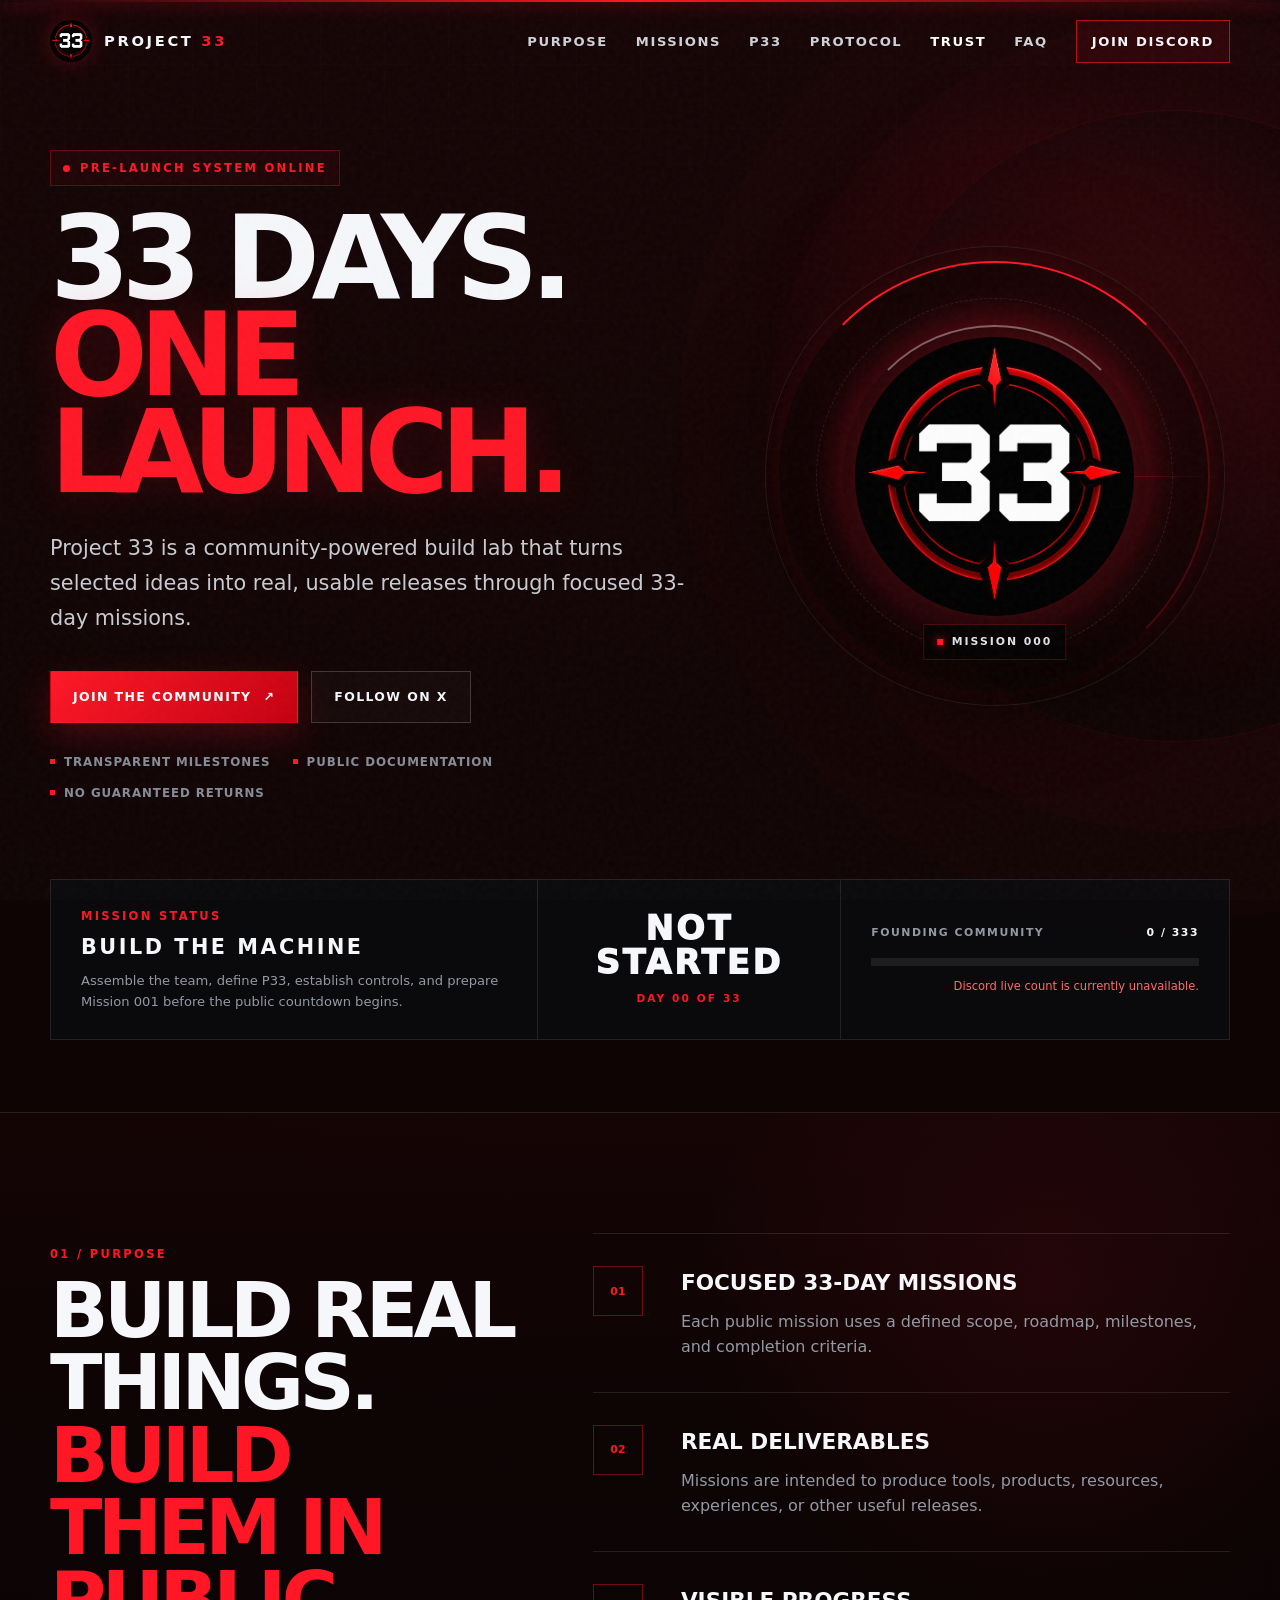
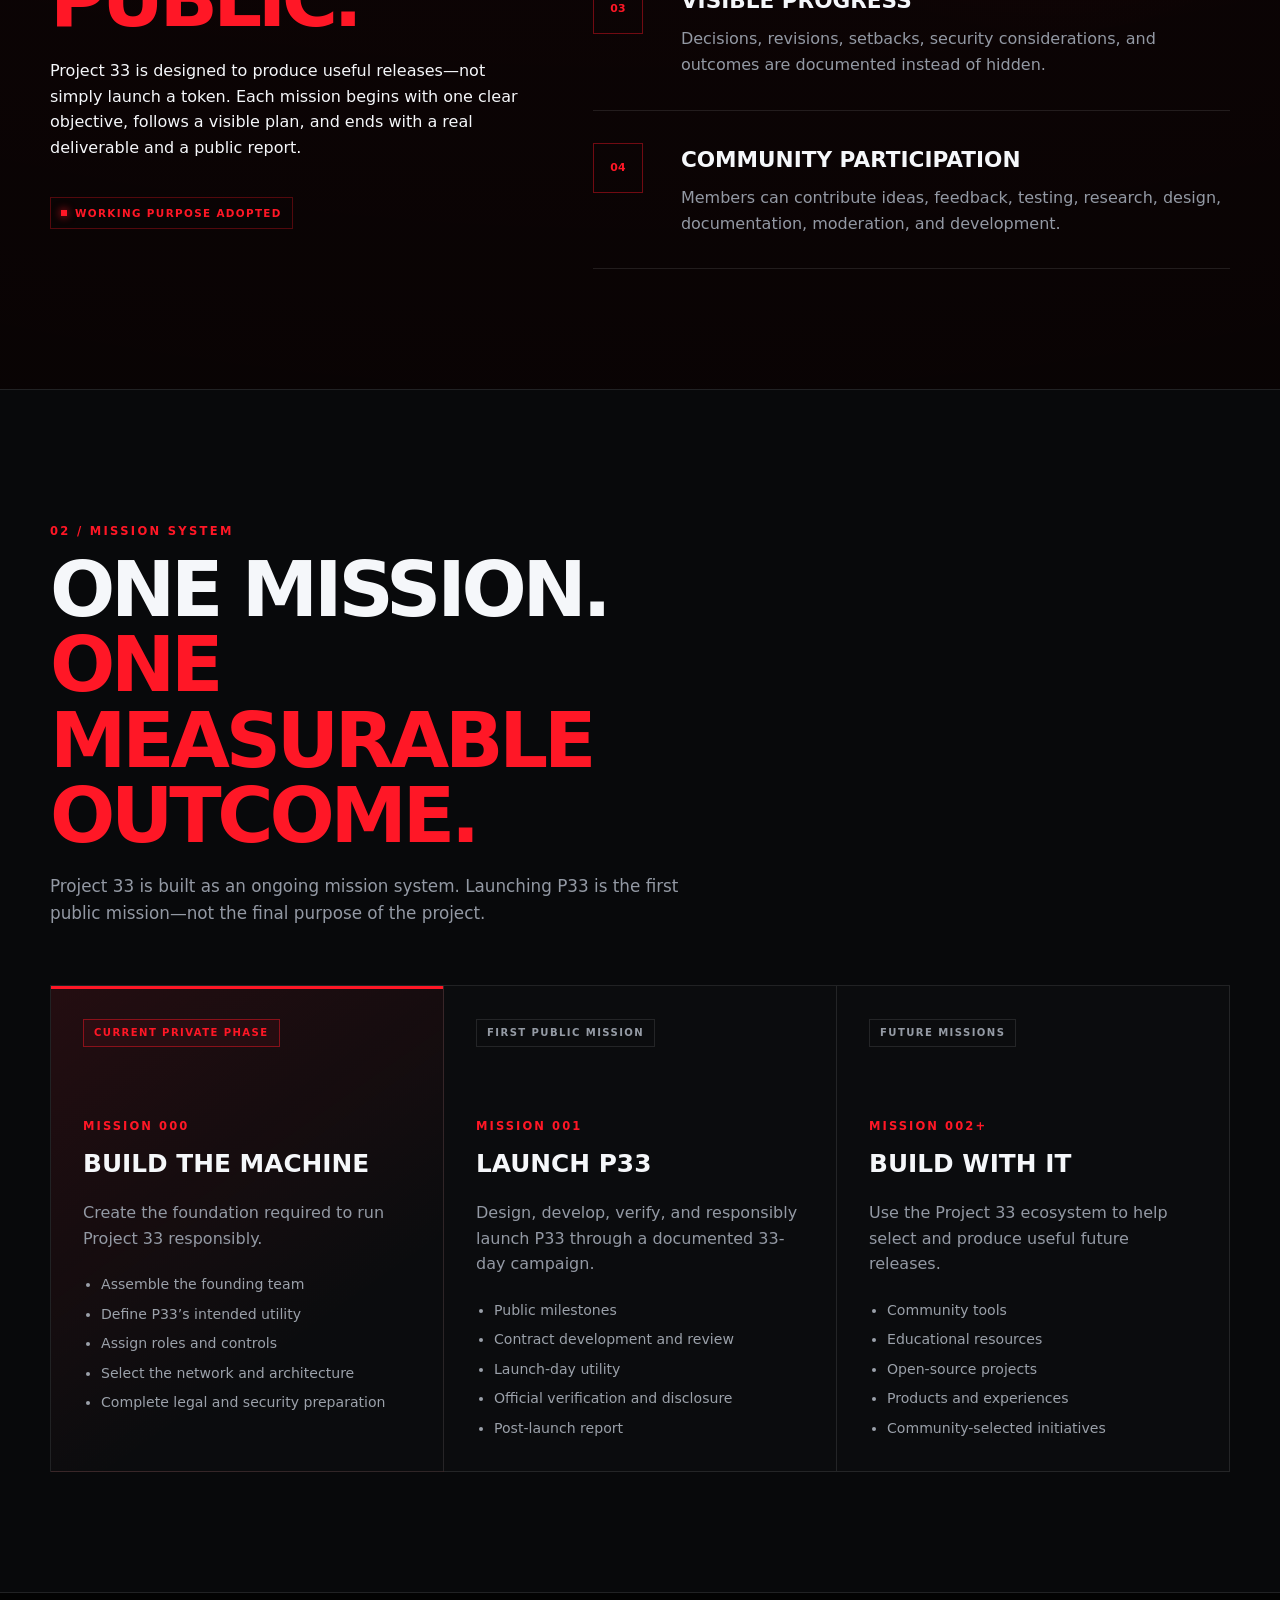
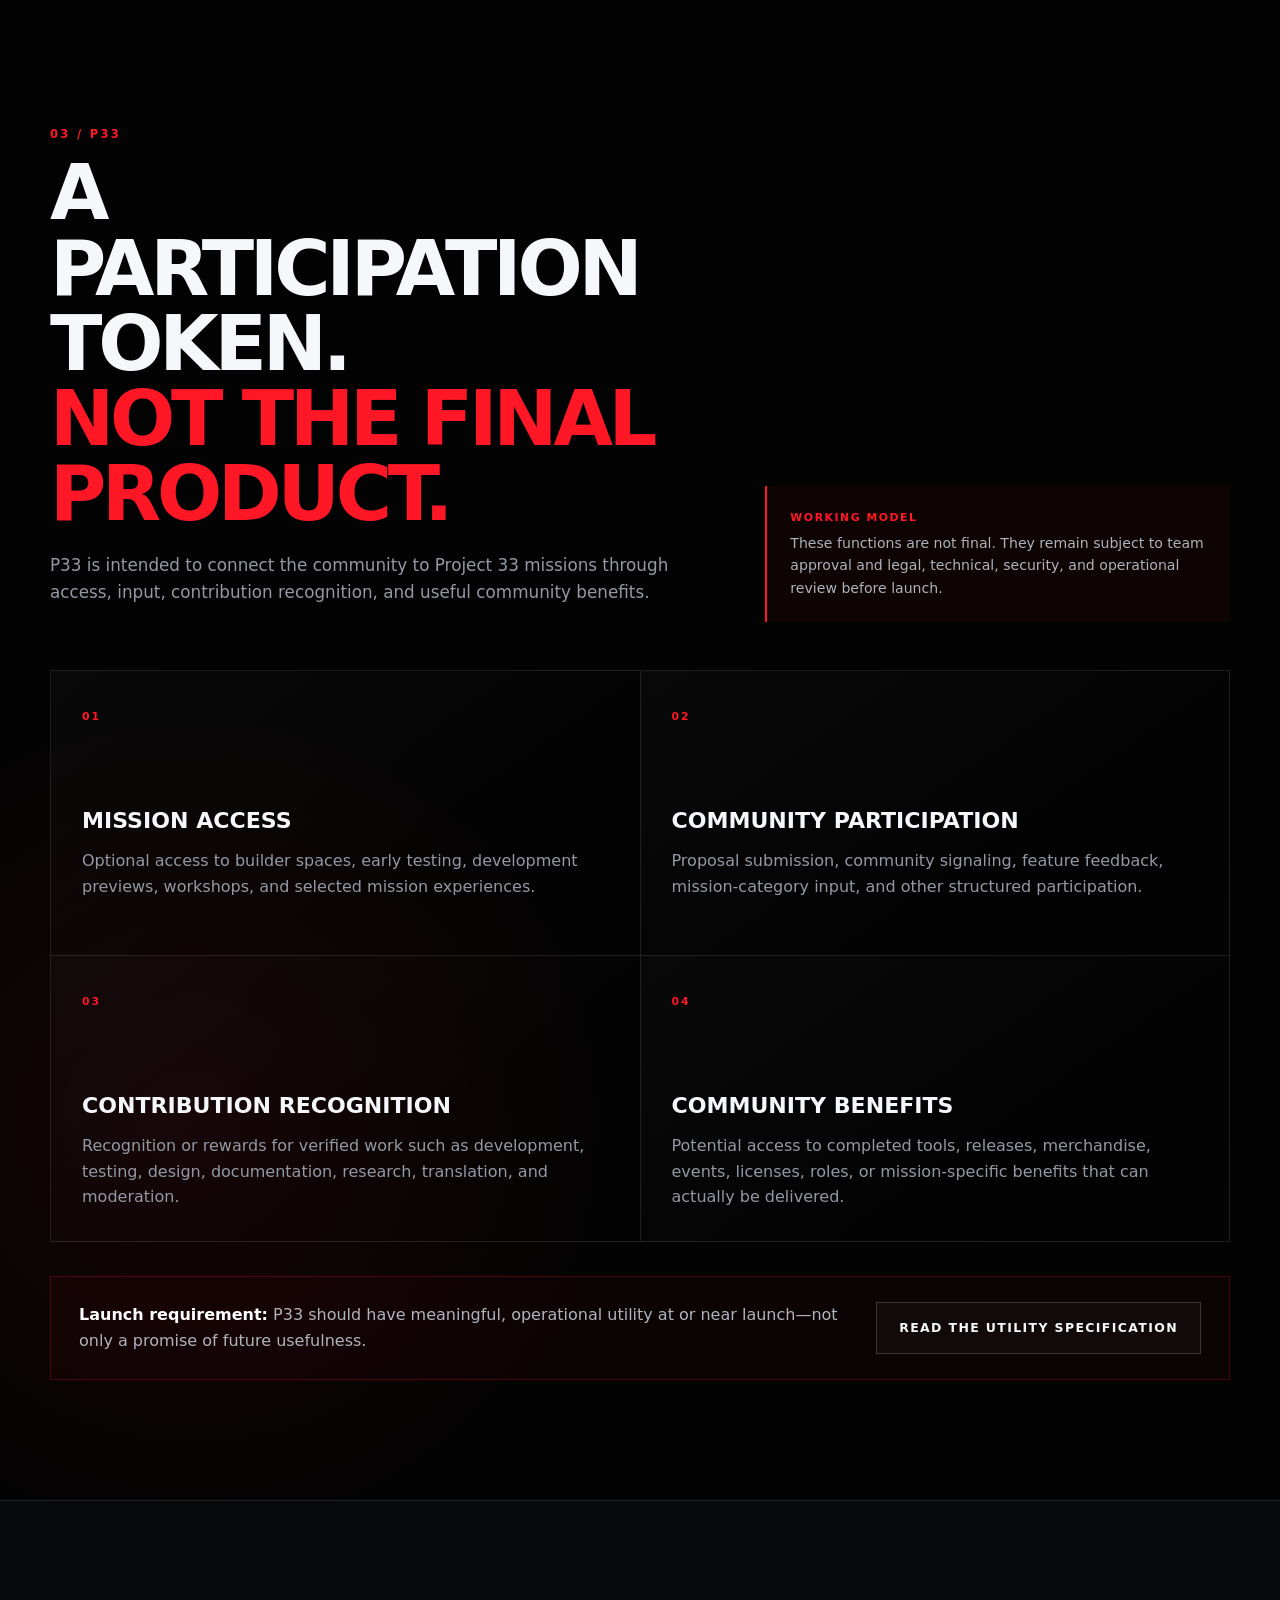
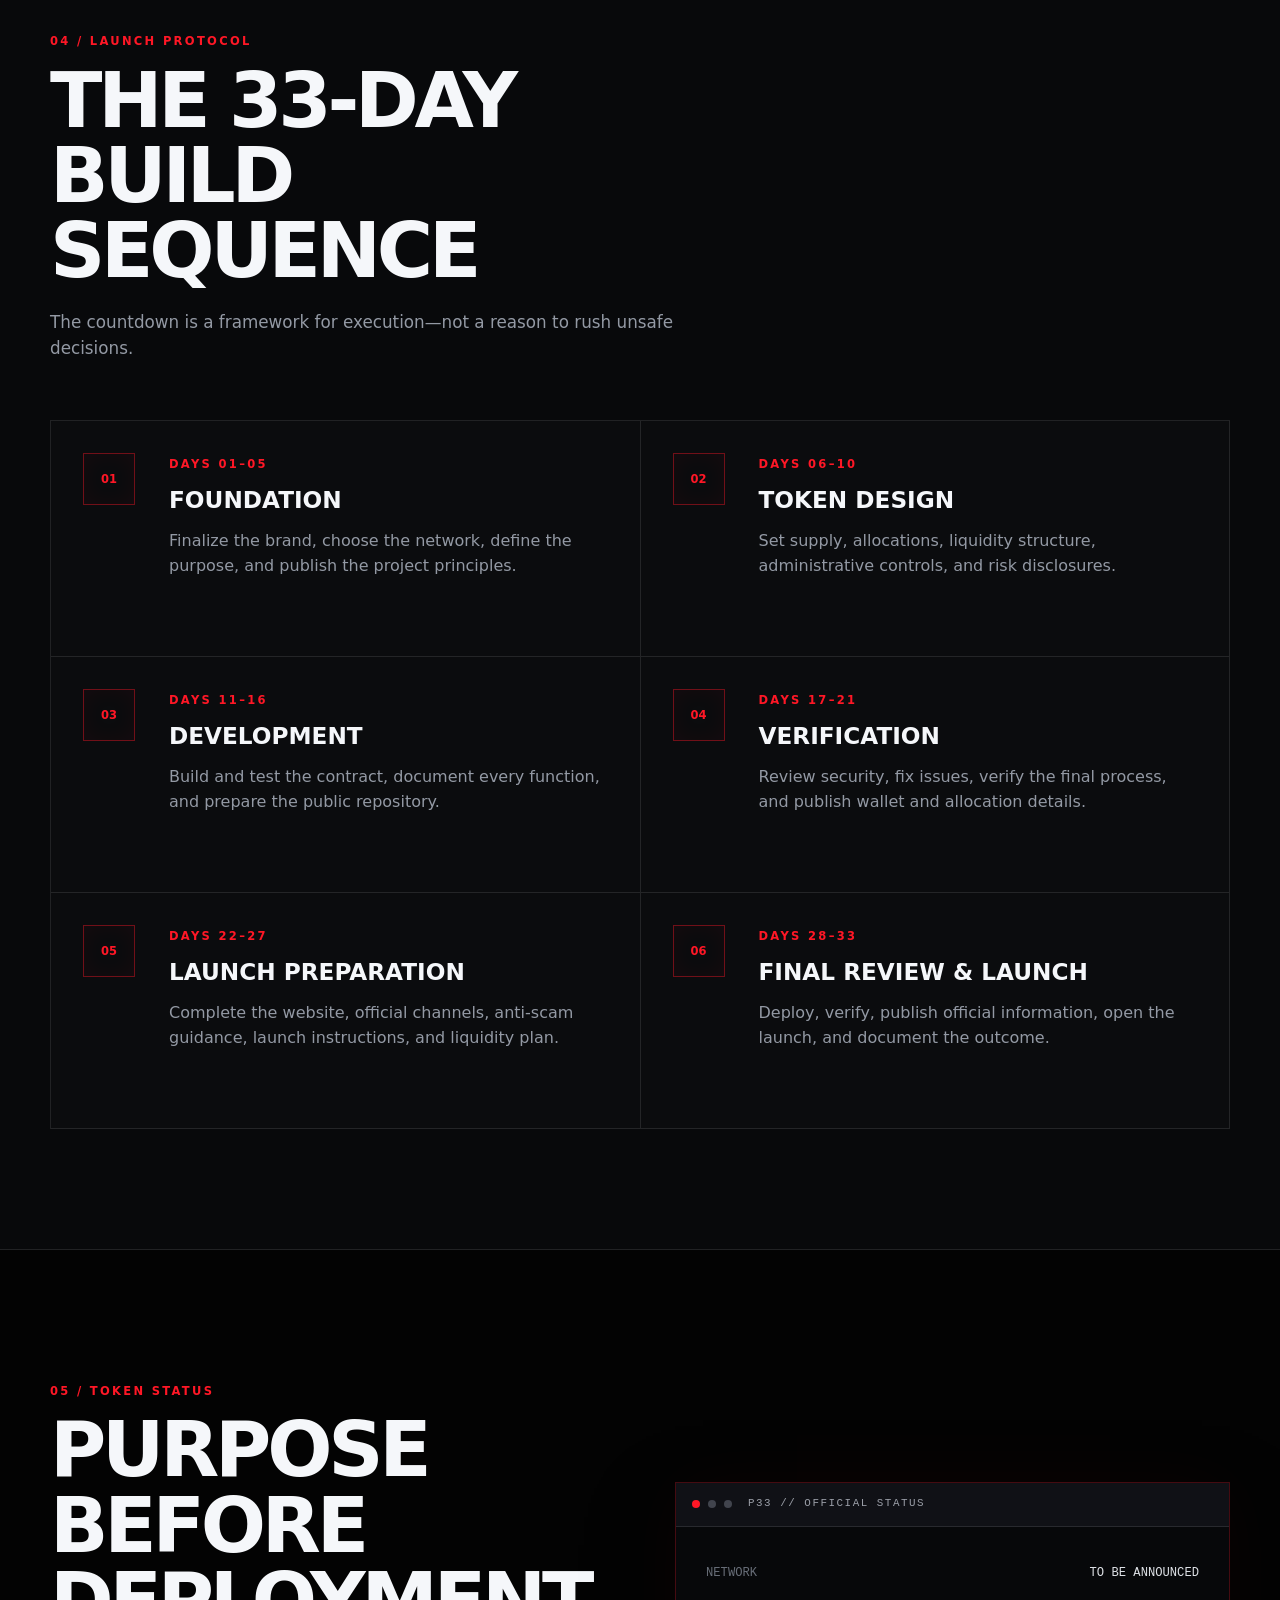
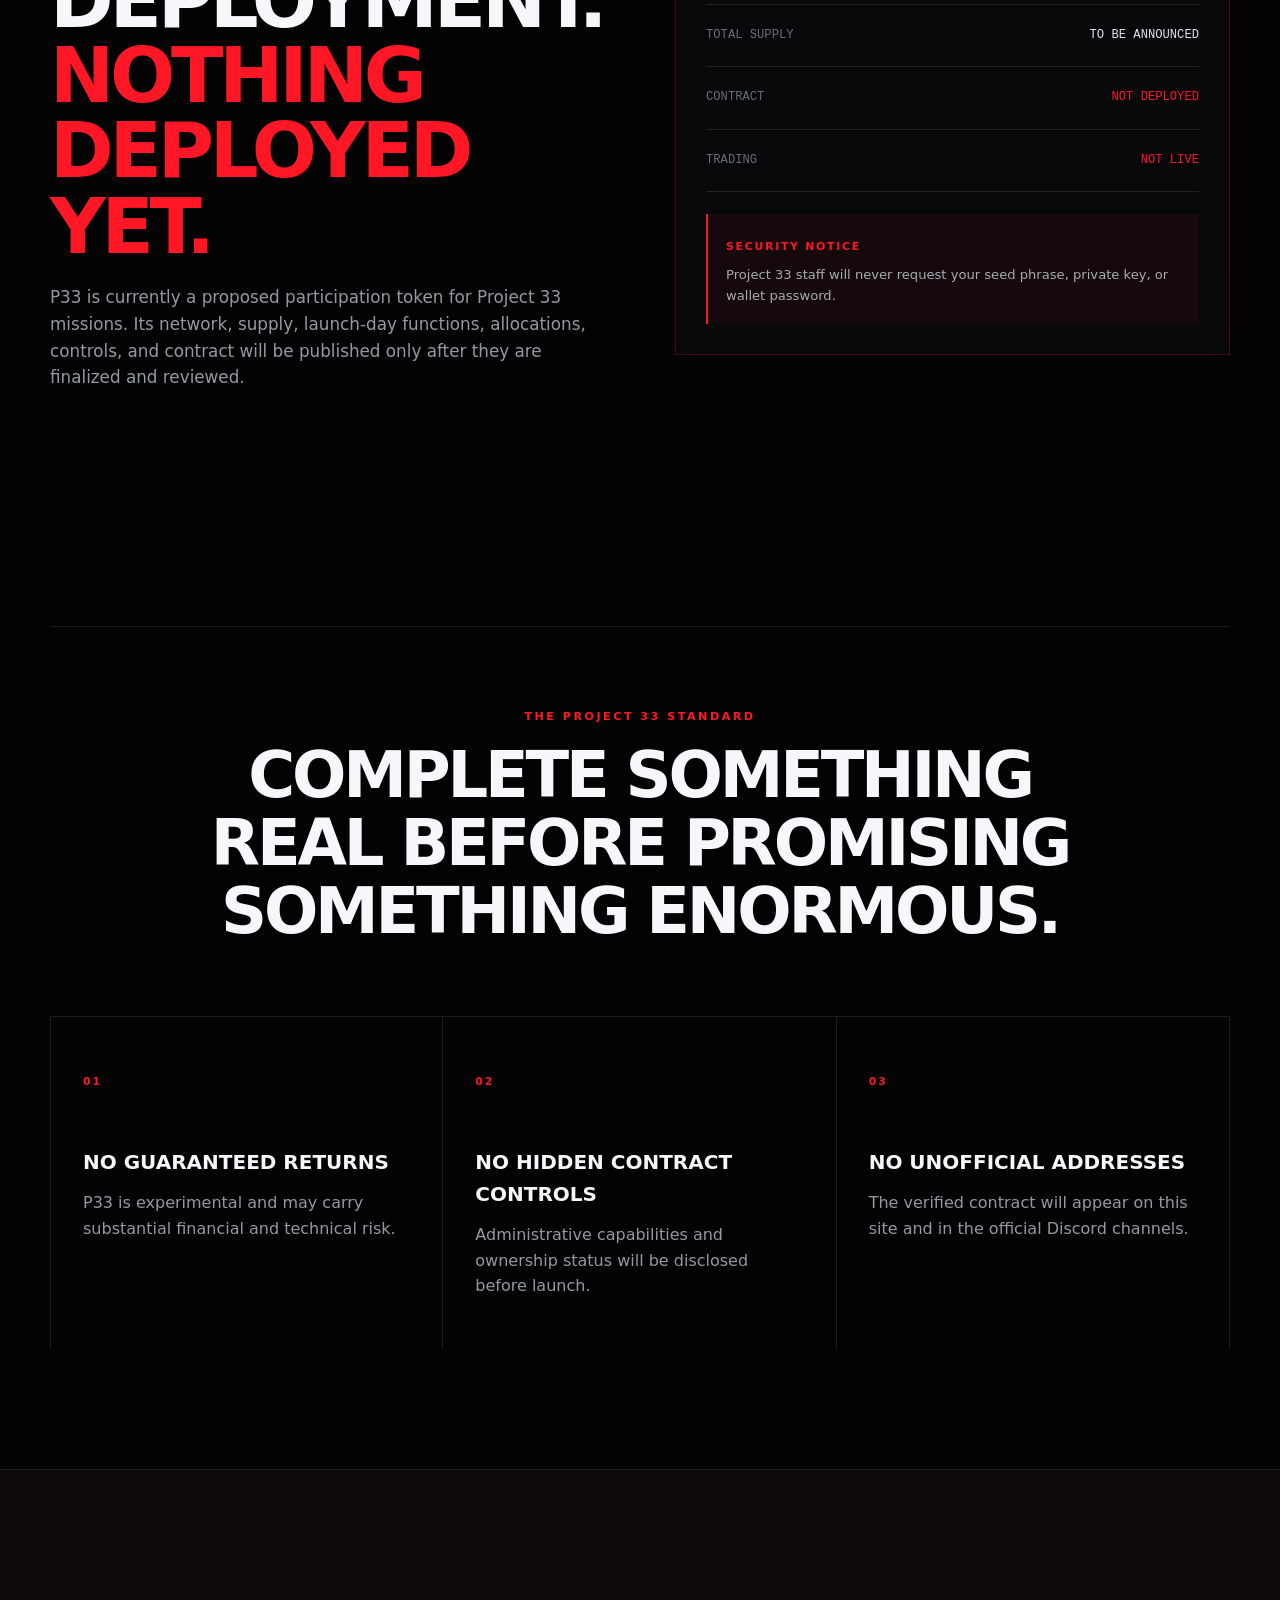
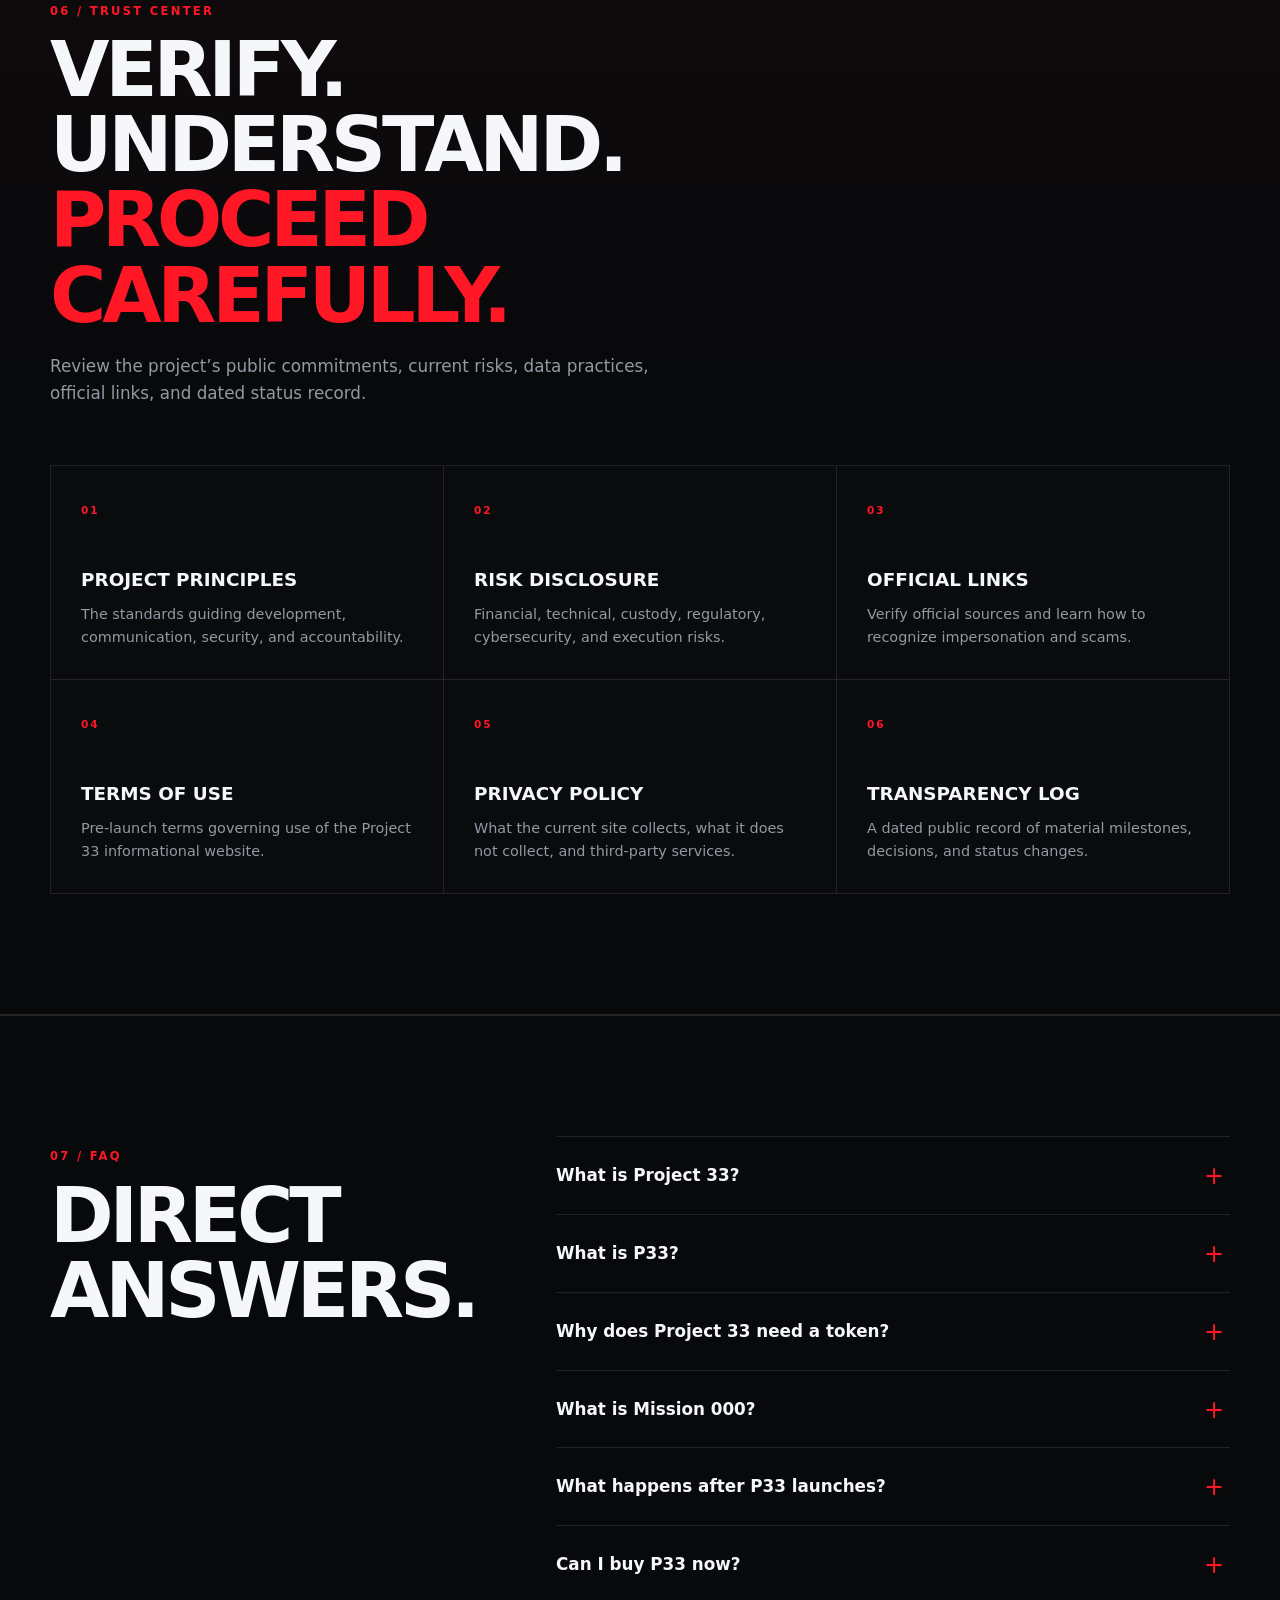
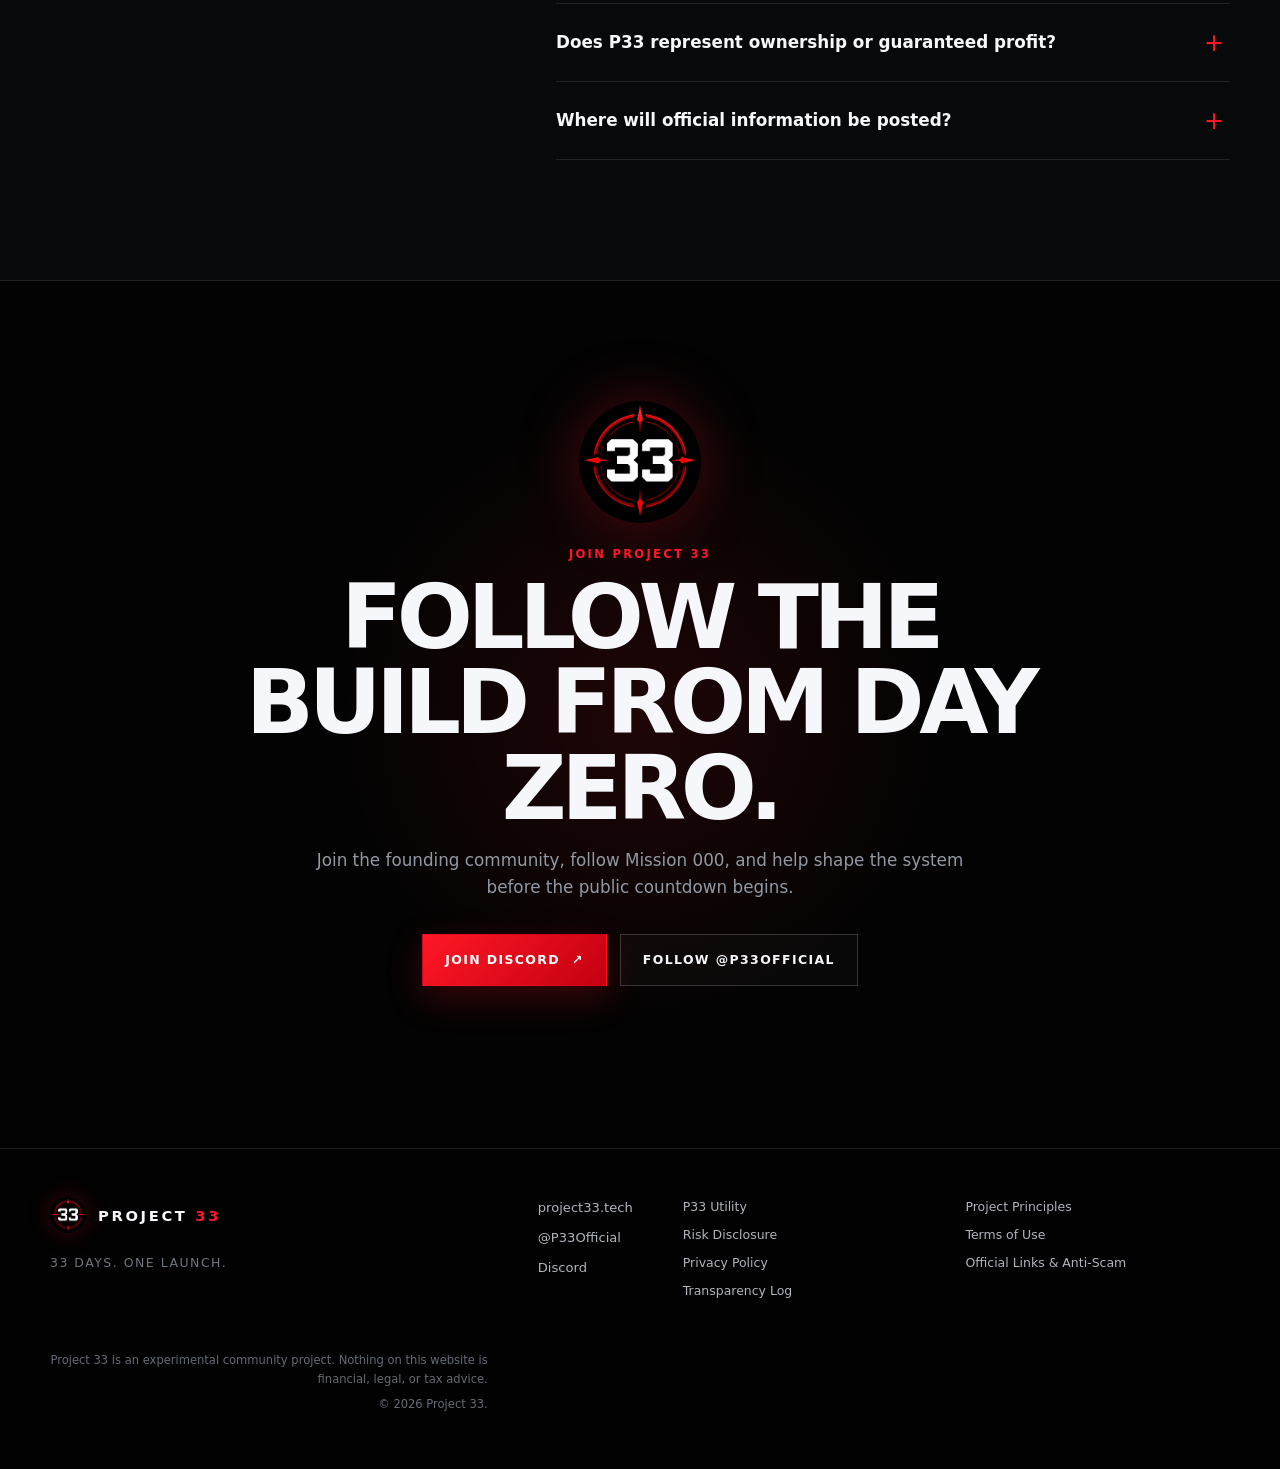
==== index.html @ f244b64f "Add files via upload" ====
<!doctype html>
<html lang="en">
<head>
  <meta charset="utf-8">
  <meta name="viewport" content="width=device-width, initial-scale=1">
  <meta name="theme-color" content="#050505">

  <title>Project 33 — Build Real Things in Public</title>
  <meta name="description" content="Project 33 is a community-powered build lab that turns selected ideas into real releases through focused 33-day missions.">
  <meta property="og:title" content="Project 33 — Build Real Things in Public">
  <meta property="og:description" content="A community-powered build lab creating real releases through focused 33-day missions.">
  <meta property="og:type" content="website">
  <meta property="og:image" content="assets/project33-social-header.jpg">
  <meta property="og:url" content="https://project33.tech">
  <meta name="twitter:card" content="summary_large_image">
  <meta name="twitter:site" content="@P33Official">
  <meta name="twitter:title" content="Project 33 — Build Real Things in Public">
  <meta name="twitter:description" content="One focused mission at a time. Real work, public progress, and community participation.">
  <meta name="twitter:image" content="assets/project33-social-header.jpg">

  <link rel="icon" href="assets/favicon-32.png">
  <link rel="apple-touch-icon" href="assets/apple-touch-icon.png">
  <link rel="stylesheet" href="styles.css">
  <link rel="stylesheet" href="trust.css">
  <link rel="stylesheet" href="mission.css">
</head>

<body>
  <a class="skip-link" href="#main">Skip to content</a>

  <div class="noise" aria-hidden="true"></div>
  <div class="top-line" aria-hidden="true"></div>

  <header class="site-header">
    <div class="container nav-wrap">
      <a class="brand" href="#top" aria-label="Project 33 home">
        <img src="assets/project33-logo.png" alt="">
        <span>PROJECT <strong>33</strong></span>
      </a>

      <button class="menu-button" type="button" aria-expanded="false" aria-controls="site-nav">
        <span></span><span></span><span></span>
        <span class="sr-only">Open navigation</span>
      </button>

      <nav id="site-nav" class="site-nav" aria-label="Main navigation">
        <a href="#mission">Purpose</a>
        <a href="#missions">Missions</a>
        <a href="#utility">P33</a>
        <a href="#protocol">Protocol</a>
        <a class="trust-nav" href="#trust">Trust</a>
        <a href="#faq">FAQ</a>
        <a class="nav-cta" data-discord-link href="#community">Join Discord</a>
      </nav>
    </div>
  </header>

  <main id="main">
    <section id="top" class="hero">
      <div class="hero-grid" aria-hidden="true"></div>
      <div class="hero-glow" aria-hidden="true"></div>

      <div class="container hero-layout">
        <div class="hero-copy reveal">
          <div class="eyebrow">
            <span class="pulse-dot"></span>
            PRE-LAUNCH SYSTEM ONLINE
          </div>

          <h1>
            <span>33 DAYS.</span>
            <span class="accent">ONE LAUNCH.</span>
          </h1>

          <p class="hero-intro">
            Project 33 is a community-powered build lab that turns selected ideas
            into real, usable releases through focused 33-day missions.
          </p>

          <div class="hero-actions">
            <a class="button button-primary" data-discord-link href="#community">
              Join the community
              <span aria-hidden="true">↗</span>
            </a>
            <a class="button button-secondary" data-x-link href="https://x.com/P33Official">
              Follow on X
            </a>
          </div>

          <div class="trust-row" aria-label="Project principles">
            <span>Transparent milestones</span>
            <span>Public documentation</span>
            <span>No guaranteed returns</span>
          </div>
        </div>

        <div class="hero-visual reveal delay-1">
          <div class="orbital-card">
            <div class="orbit orbit-one"></div>
            <div class="orbit orbit-two"></div>
            <div class="radar-line"></div>
            <img src="assets/project33-logo.png" alt="Project 33 logo">
            <div class="status-chip">
              <span></span>
              MISSION 000
            </div>
          </div>
        </div>
      </div>

      <div class="container status-panel reveal delay-2">
        <div class="status-main">
          <p class="label">MISSION STATUS</p>
          <h2>BUILD THE MACHINE</h2>
          <p>Assemble the team, define P33, establish controls, and prepare Mission 001 before the public countdown begins.</p>
        </div>

        <div class="countdown" aria-live="polite">
          <div class="countdown-value" id="countdown-value">NOT STARTED</div>
          <div class="countdown-label" id="countdown-label">DAY 00 OF 33</div>
        </div>

        <div class="member-progress">
          <div class="progress-header">
            <span>FOUNDING COMMUNITY</span>
            <strong><span id="member-count">0</span> / <span id="member-goal">333</span></strong>
          </div>
          <div class="progress-track" role="progressbar" aria-label="Founding community progress" aria-valuemin="0" aria-valuemax="333" aria-valuenow="0">
            <div class="progress-fill" id="progress-fill"></div>
          </div>
          <p id="member-counter-status" class="member-counter-status" aria-live="polite">
            Checking the official Project 33 Discord…
          </p>
        </div>
      </div>
    </section>

    <section id="mission" class="section section-build-lab">
      <div class="container build-lab-layout">
        <div class="build-lab-statement reveal">
          <p class="section-number">01 / PURPOSE</p>
          <h2>Build real things.<br><span>Build them in public.</span></h2>
          <p>
            Project 33 is designed to produce useful releases—not simply launch a token.
            Each mission begins with one clear objective, follows a visible plan, and ends
            with a real deliverable and a public report.
          </p>
          <div class="purpose-badge">Working purpose adopted</div>
        </div>

        <div class="build-pillars">
          <article class="build-pillar reveal">
            <span>01</span>
            <div>
              <h3>Focused 33-day missions</h3>
              <p>Each public mission uses a defined scope, roadmap, milestones, and completion criteria.</p>
            </div>
          </article>

          <article class="build-pillar reveal delay-1">
            <span>02</span>
            <div>
              <h3>Real deliverables</h3>
              <p>Missions are intended to produce tools, products, resources, experiences, or other useful releases.</p>
            </div>
          </article>

          <article class="build-pillar reveal delay-2">
            <span>03</span>
            <div>
              <h3>Visible progress</h3>
              <p>Decisions, revisions, setbacks, security considerations, and outcomes are documented instead of hidden.</p>
            </div>
          </article>

          <article class="build-pillar reveal">
            <span>04</span>
            <div>
              <h3>Community participation</h3>
              <p>Members can contribute ideas, feedback, testing, research, design, documentation, moderation, and development.</p>
            </div>
          </article>
        </div>
      </div>
    </section>

    <section id="missions" class="section section-mission-system">
      <div class="container">
        <div class="section-heading compact reveal">
          <p class="section-number">02 / MISSION SYSTEM</p>
          <h2>One mission.<br><span>One measurable outcome.</span></h2>
          <p>Project 33 is built as an ongoing mission system. Launching P33 is the first public mission—not the final purpose of the project.</p>
        </div>

        <div class="mission-system-grid">
          <article class="mission-phase current reveal">
            <span class="phase-status">Current private phase</span>
            <span class="phase-number">MISSION 000</span>
            <h3>Build the Machine</h3>
            <p>Create the foundation required to run Project 33 responsibly.</p>
            <ul>
              <li>Assemble the founding team</li>
              <li>Define P33’s intended utility</li>
              <li>Assign roles and controls</li>
              <li>Select the network and architecture</li>
              <li>Complete legal and security preparation</li>
            </ul>
          </article>

          <article class="mission-phase reveal delay-1">
            <span class="phase-status">First public mission</span>
            <span class="phase-number">MISSION 001</span>
            <h3>Launch P33</h3>
            <p>Design, develop, verify, and responsibly launch P33 through a documented 33-day campaign.</p>
            <ul>
              <li>Public milestones</li>
              <li>Contract development and review</li>
              <li>Launch-day utility</li>
              <li>Official verification and disclosure</li>
              <li>Post-launch report</li>
            </ul>
          </article>

          <article class="mission-phase reveal delay-2">
            <span class="phase-status">Future missions</span>
            <span class="phase-number">MISSION 002+</span>
            <h3>Build With It</h3>
            <p>Use the Project 33 ecosystem to help select and produce useful future releases.</p>
            <ul>
              <li>Community tools</li>
              <li>Educational resources</li>
              <li>Open-source projects</li>
              <li>Products and experiences</li>
              <li>Community-selected initiatives</li>
            </ul>
          </article>
        </div>
      </div>
    </section>

    <section id="utility" class="section section-utility">
      <div class="container">
        <div class="utility-intro">
          <div class="section-heading reveal">
            <p class="section-number">03 / P33</p>
            <h2>A participation token.<br><span>Not the final product.</span></h2>
            <p>
              P33 is intended to connect the community to Project 33 missions through
              access, input, contribution recognition, and useful community benefits.
            </p>
          </div>

          <div class="utility-working-model reveal delay-1">
            <strong>Working model</strong>
            These functions are not final. They remain subject to team approval and legal,
            technical, security, and operational review before launch.
          </div>
        </div>

        <div class="utility-grid">
          <article class="utility-card reveal">
            <span class="utility-number">01</span>
            <h3>Mission Access</h3>
            <p>Optional access to builder spaces, early testing, development previews, workshops, and selected mission experiences.</p>
          </article>

          <article class="utility-card reveal delay-1">
            <span class="utility-number">02</span>
            <h3>Community Participation</h3>
            <p>Proposal submission, community signaling, feature feedback, mission-category input, and other structured participation.</p>
          </article>

          <article class="utility-card reveal">
            <span class="utility-number">03</span>
            <h3>Contribution Recognition</h3>
            <p>Recognition or rewards for verified work such as development, testing, design, documentation, research, translation, and moderation.</p>
          </article>

          <article class="utility-card reveal delay-1">
            <span class="utility-number">04</span>
            <h3>Community Benefits</h3>
            <p>Potential access to completed tools, releases, merchandise, events, licenses, roles, or mission-specific benefits that can actually be delivered.</p>
          </article>
        </div>

        <div class="utility-bottom reveal">
          <p><strong>Launch requirement:</strong> P33 should have meaningful, operational utility at or near launch—not only a promise of future usefulness.</p>
          <a class="button button-secondary" href="utility.html">Read the utility specification</a>
        </div>
      </div>
    </section>

    <section id="protocol" class="section section-protocol">
      <div class="container">
        <div class="section-heading compact reveal">
          <p class="section-number">04 / LAUNCH PROTOCOL</p>
          <h2>The 33-day build sequence</h2>
          <p>The countdown is a framework for execution—not a reason to rush unsafe decisions.</p>
        </div>

        <div class="timeline">
          <article class="timeline-item reveal">
            <div class="timeline-marker">01</div>
            <div>
              <p class="timeline-days">DAYS 01–05</p>
              <h3>Foundation</h3>
              <p>Finalize the brand, choose the network, define the purpose, and publish the project principles.</p>
            </div>
          </article>

          <article class="timeline-item reveal">
            <div class="timeline-marker">02</div>
            <div>
              <p class="timeline-days">DAYS 06–10</p>
              <h3>Token Design</h3>
              <p>Set supply, allocations, liquidity structure, administrative controls, and risk disclosures.</p>
            </div>
          </article>

          <article class="timeline-item reveal">
            <div class="timeline-marker">03</div>
            <div>
              <p class="timeline-days">DAYS 11–16</p>
              <h3>Development</h3>
              <p>Build and test the contract, document every function, and prepare the public repository.</p>
            </div>
          </article>

          <article class="timeline-item reveal">
            <div class="timeline-marker">04</div>
            <div>
              <p class="timeline-days">DAYS 17–21</p>
              <h3>Verification</h3>
              <p>Review security, fix issues, verify the final process, and publish wallet and allocation details.</p>
            </div>
          </article>

          <article class="timeline-item reveal">
            <div class="timeline-marker">05</div>
            <div>
              <p class="timeline-days">DAYS 22–27</p>
              <h3>Launch Preparation</h3>
              <p>Complete the website, official channels, anti-scam guidance, launch instructions, and liquidity plan.</p>
            </div>
          </article>

          <article class="timeline-item reveal">
            <div class="timeline-marker">06</div>
            <div>
              <p class="timeline-days">DAYS 28–33</p>
              <h3>Final Review & Launch</h3>
              <p>Deploy, verify, publish official information, open the launch, and document the outcome.</p>
            </div>
          </article>
        </div>
      </div>
    </section>

    <section id="token" class="section section-token">
      <div class="container token-layout">
        <div class="section-heading reveal">
          <p class="section-number">05 / TOKEN STATUS</p>
          <h2>Purpose before deployment.<br><span>Nothing deployed yet.</span></h2>
          <p>
            P33 is currently a proposed participation token for Project 33 missions.
            Its network, supply, launch-day functions, allocations, controls, and contract
            will be published only after they are finalized and reviewed.
          </p>
        </div>

        <div class="token-terminal reveal delay-1">
          <div class="terminal-bar">
            <span></span><span></span><span></span>
            <p>P33 // OFFICIAL STATUS</p>
          </div>

          <dl>
            <div>
              <dt>NETWORK</dt>
              <dd id="network-value">TO BE ANNOUNCED</dd>
            </div>
            <div>
              <dt>TOTAL SUPPLY</dt>
              <dd id="supply-value">TO BE ANNOUNCED</dd>
            </div>
            <div>
              <dt>CONTRACT</dt>
              <dd id="contract-value" class="danger">NOT DEPLOYED</dd>
            </div>
            <div>
              <dt>TRADING</dt>
              <dd class="danger">NOT LIVE</dd>
            </div>
          </dl>

          <div class="terminal-warning">
            <strong>SECURITY NOTICE</strong>
            <p>Project 33 staff will never request your seed phrase, private key, or wallet password.</p>
          </div>
        </div>
      </div>
    </section>

    <section class="section section-principles">
      <div class="container">
        <div class="principle-banner reveal">
          <p>THE PROJECT 33 STANDARD</p>
          <h2>Complete something real before promising something enormous.</h2>
        </div>

        <div class="principle-list">
          <div class="principle reveal">
            <span>01</span>
            <h3>No guaranteed returns</h3>
            <p>P33 is experimental and may carry substantial financial and technical risk.</p>
          </div>

          <div class="principle reveal delay-1">
            <span>02</span>
            <h3>No hidden contract controls</h3>
            <p>Administrative capabilities and ownership status will be disclosed before launch.</p>
          </div>

          <div class="principle reveal delay-2">
            <span>03</span>
            <h3>No unofficial addresses</h3>
            <p>The verified contract will appear on this site and in the official Discord channels.</p>
          </div>
        </div>
      </div>
    </section>


    <section id="trust" class="section trust-center-preview">
      <div class="container">
        <div class="section-heading compact reveal">
          <p class="section-number">06 / TRUST CENTER</p>
          <h2>Verify. Understand.<br><span>Proceed carefully.</span></h2>
          <p>Review the project’s public commitments, current risks, data practices, official links, and dated status record.</p>
        </div>

        <div class="trust-preview-grid">
          <a class="trust-preview-card reveal" href="principles.html">
            <span>01</span><h3>Project Principles</h3>
            <p>The standards guiding development, communication, security, and accountability.</p>
          </a>
          <a class="trust-preview-card reveal delay-1" href="risk-disclosure.html">
            <span>02</span><h3>Risk Disclosure</h3>
            <p>Financial, technical, custody, regulatory, cybersecurity, and execution risks.</p>
          </a>
          <a class="trust-preview-card reveal delay-2" href="official-links.html">
            <span>03</span><h3>Official Links</h3>
            <p>Verify official sources and learn how to recognize impersonation and scams.</p>
          </a>
          <a class="trust-preview-card reveal" href="terms.html">
            <span>04</span><h3>Terms of Use</h3>
            <p>Pre-launch terms governing use of the Project 33 informational website.</p>
          </a>
          <a class="trust-preview-card reveal delay-1" href="privacy.html">
            <span>05</span><h3>Privacy Policy</h3>
            <p>What the current site collects, what it does not collect, and third-party services.</p>
          </a>
          <a class="trust-preview-card reveal delay-2" href="transparency.html">
            <span>06</span><h3>Transparency Log</h3>
            <p>A dated public record of material milestones, decisions, and status changes.</p>
          </a>
        </div>
      </div>
    </section>

    <section id="faq" class="section section-faq">
      <div class="container faq-layout">
        <div class="section-heading compact reveal">
          <p class="section-number">07 / FAQ</p>
          <h2>Direct answers.</h2>
        </div>

        <div class="faq-list">
          <details class="faq-item reveal">
            <summary>What is Project 33?</summary>
            <p>Project 33 is a community-powered build lab intended to turn selected ideas into useful releases through focused, transparent 33-day missions.</p>
          </details>

          <details class="faq-item reveal">
            <summary>What is P33?</summary>
            <p>P33 is the proposed participation token for the Project 33 ecosystem. Its intended functions include mission access, structured community input, verified-contribution recognition, and useful community benefits.</p>
          </details>

          <details class="faq-item reveal">
            <summary>Why does Project 33 need a token?</summary>
            <p>The working concept is that P33 will provide a consistent participation layer across missions. The team will not launch it unless meaningful functions can be delivered and the structure passes legal, technical, security, and operational review.</p>
          </details>

          <details class="faq-item reveal">
            <summary>What is Mission 000?</summary>
            <p>Mission 000 is the current pre-countdown foundation phase. The team is being assembled, responsibilities are being defined, and P33’s purpose, architecture, controls, and readiness requirements are being developed.</p>
          </details>

          <details class="faq-item reveal">
            <summary>What happens after P33 launches?</summary>
            <p>Mission 001 is intended to launch P33. Future missions are intended to use the Project 33 ecosystem to help produce tools, resources, open-source projects, products, experiences, or other useful releases.</p>
          </details>

          <details class="faq-item reveal">
            <summary>Can I buy P33 now?</summary>
            <p>No. P33 has not been deployed or launched. Any token currently claiming to be P33 is unofficial.</p>
          </details>

          <details class="faq-item reveal">
            <summary>Does P33 represent ownership or guaranteed profit?</summary>
            <p>No. P33 is not intended to represent equity, ownership, revenue sharing, guaranteed passive income, guaranteed appreciation, guaranteed liquidity, or guaranteed exchange listings.</p>
          </details>

          <details class="faq-item reveal">
            <summary>Where will official information be posted?</summary>
            <p>Use only project33.tech, @P33Official on X, and the official Project 33 Discord. The final contract address will be published consistently across all three sources.</p>
          </details>
        </div>
      </div>
    </section>

    <section id="community" class="section section-community">
      <div class="community-grid" aria-hidden="true"></div>
      <div class="container community-content reveal">
        <img src="assets/project33-logo.png" alt="" class="community-logo">
        <p class="section-number">JOIN PROJECT 33</p>
        <h2>Follow the build from day zero.</h2>
        <p>Join the founding community, follow Mission 000, and help shape the system before the public countdown begins.</p>
        <div class="hero-actions centered">
          <a class="button button-primary" data-discord-link href="#">
            Join Discord
            <span aria-hidden="true">↗</span>
          </a>
          <a class="button button-secondary" data-x-link href="https://x.com/P33Official">
            Follow @P33Official
          </a>
        </div>
        <p class="link-status" id="discord-status"></p>
      </div>
    </section>
  </main>

  <footer class="site-footer">
    <div class="container footer-grid">
      <div>
        <a class="brand footer-brand" href="#top">
          <img src="assets/project33-logo.png" alt="">
          <span>PROJECT <strong>33</strong></span>
        </a>
        <p>33 days. One launch.</p>
      </div>

      <div class="footer-links">
        <a href="https://project33.tech">project33.tech</a>
        <a data-x-link href="https://x.com/P33Official">@P33Official</a>
        <a data-discord-link href="#community">Discord</a>
      </div>

      <div class="footer-trust-links" aria-label="Trust center links">
        <a href="utility.html">P33 Utility</a>
        <a href="principles.html">Project Principles</a>
        <a href="risk-disclosure.html">Risk Disclosure</a>
        <a href="terms.html">Terms of Use</a>
        <a href="privacy.html">Privacy Policy</a>
        <a href="official-links.html">Official Links &amp; Anti-Scam</a>
        <a href="transparency.html">Transparency Log</a>
      </div>

      <div class="footer-legal">
        <p>Project 33 is an experimental community project. Nothing on this website is financial, legal, or tax advice.</p>
        <p>© <span id="year"></span> Project 33.</p>
      </div>
    </div>
  </footer>

  <div class="toast" id="toast" role="status" aria-live="polite"></div>

  <script src="config.js"></script>
  <script src="script.js?v=20260719-2"></script>
</body>
</html>
---- styles.css ----
:root {
  --black: #030303;
  --black-soft: #08090b;
  --panel: #0d0f12;
  --panel-2: #121419;
  --white: #f5f7fa;
  --muted: #9399a4;
  --line: rgba(255,255,255,.10);
  --red: #ff1726;
  --red-dark: #a9000d;
  --red-glow: rgba(255, 23, 38, .35);
  --max: 1180px;
  --radius: 18px;
}

* {
  box-sizing: border-box;
}

html {
  scroll-behavior: smooth;
}

body {
  margin: 0;
  min-width: 320px;
  background:
    radial-gradient(circle at 50% -10%, rgba(255,23,38,.10), transparent 34%),
    var(--black);
  color: var(--white);
  font-family: Inter, ui-sans-serif, system-ui, -apple-system, BlinkMacSystemFont, "Segoe UI", sans-serif;
  line-height: 1.6;
  overflow-x: hidden;
}

body.menu-open {
  overflow: hidden;
}

a {
  color: inherit;
}

img {
  display: block;
  max-width: 100%;
}

button,
a {
  -webkit-tap-highlight-color: transparent;
}

button:focus-visible,
a:focus-visible,
summary:focus-visible {
  outline: 2px solid var(--red);
  outline-offset: 4px;
}

.container {
  width: min(calc(100% - 40px), var(--max));
  margin-inline: auto;
}

.sr-only {
  position: absolute;
  width: 1px;
  height: 1px;
  padding: 0;
  margin: -1px;
  overflow: hidden;
  clip: rect(0, 0, 0, 0);
  white-space: nowrap;
  border: 0;
}

.skip-link {
  position: fixed;
  left: 16px;
  top: -80px;
  z-index: 999;
  background: var(--white);
  color: var(--black);
  padding: 10px 14px;
  border-radius: 8px;
  font-weight: 800;
  transition: top .2s ease;
}

.skip-link:focus {
  top: 16px;
}

.noise {
  position: fixed;
  inset: 0;
  pointer-events: none;
  z-index: 100;
  opacity: .045;
  background-image: url("data:image/svg+xml,%3Csvg viewBox='0 0 180 180' xmlns='http://www.w3.org/2000/svg'%3E%3Cfilter id='n'%3E%3CfeTurbulence type='fractalNoise' baseFrequency='.95' numOctaves='2' stitchTiles='stitch'/%3E%3C/filter%3E%3Crect width='100%25' height='100%25' filter='url(%23n)' opacity='.8'/%3E%3C/svg%3E");
}

.top-line {
  position: fixed;
  z-index: 120;
  top: 0;
  left: 0;
  right: 0;
  height: 2px;
  background: linear-gradient(90deg, transparent, var(--red), transparent);
  box-shadow: 0 0 18px var(--red);
}

.site-header {
  position: fixed;
  z-index: 90;
  top: 0;
  left: 0;
  right: 0;
  border-bottom: 1px solid transparent;
  transition: background .25s ease, border-color .25s ease, backdrop-filter .25s ease;
}

.site-header.scrolled {
  background: rgba(3,3,3,.82);
  backdrop-filter: blur(18px);
  border-color: var(--line);
}

.nav-wrap {
  min-height: 82px;
  display: flex;
  align-items: center;
  justify-content: space-between;
  gap: 28px;
}

.brand {
  display: inline-flex;
  align-items: center;
  gap: 12px;
  text-decoration: none;
  font-size: .92rem;
  font-weight: 900;
  letter-spacing: .18em;
  white-space: nowrap;
}

.brand img {
  width: 42px;
  height: 42px;
  border-radius: 50%;
  box-shadow: 0 0 22px rgba(255,23,38,.25);
}

.brand strong {
  color: var(--red);
}

.site-nav {
  display: flex;
  align-items: center;
  gap: 28px;
}

.site-nav a {
  color: #cfd2d8;
  text-decoration: none;
  font-size: .82rem;
  font-weight: 800;
  letter-spacing: .12em;
  text-transform: uppercase;
  transition: color .2s ease;
}

.site-nav a:hover {
  color: var(--white);
}

.site-nav .nav-cta {
  border: 1px solid rgba(255,23,38,.65);
  padding: 10px 15px;
  color: var(--white);
  background: rgba(255,23,38,.08);
}

.menu-button {
  display: none;
  width: 44px;
  height: 44px;
  padding: 10px;
  border: 1px solid var(--line);
  background: rgba(255,255,255,.03);
  border-radius: 10px;
  cursor: pointer;
}

.menu-button span:not(.sr-only) {
  display: block;
  width: 100%;
  height: 2px;
  margin: 5px 0;
  background: var(--white);
}

.hero {
  position: relative;
  min-height: 100vh;
  padding: 150px 0 72px;
  overflow: hidden;
}

.hero::before {
  content: "";
  position: absolute;
  top: 110px;
  right: -210px;
  width: 630px;
  height: 630px;
  border: 1px solid rgba(255,23,38,.10);
  border-radius: 50%;
  box-shadow:
    0 0 0 90px rgba(255,23,38,.018),
    0 0 0 180px rgba(255,23,38,.012);
}

.hero-grid,
.community-grid {
  position: absolute;
  inset: 0;
  opacity: .17;
  background-image:
    linear-gradient(rgba(255,255,255,.055) 1px, transparent 1px),
    linear-gradient(90deg, rgba(255,255,255,.055) 1px, transparent 1px);
  background-size: 64px 64px;
  mask-image: linear-gradient(to bottom, black, transparent 82%);
}

.hero-glow {
  position: absolute;
  width: 880px;
  height: 540px;
  right: -260px;
  top: 110px;
  background: radial-gradient(circle, rgba(255,23,38,.20), transparent 64%);
  filter: blur(30px);
}

.hero-layout {
  position: relative;
  z-index: 2;
  display: grid;
  grid-template-columns: minmax(0, 1.15fr) minmax(340px, .85fr);
  align-items: center;
  gap: 72px;
}

.eyebrow,
.section-number,
.label,
.timeline-days {
  color: var(--red);
  font-size: .72rem;
  letter-spacing: .20em;
  font-weight: 900;
  text-transform: uppercase;
}

.eyebrow {
  display: inline-flex;
  align-items: center;
  gap: 10px;
  margin-bottom: 24px;
  padding: 8px 12px;
  border: 1px solid rgba(255,23,38,.30);
  background: rgba(255,23,38,.05);
}

.pulse-dot {
  width: 7px;
  height: 7px;
  border-radius: 50%;
  background: var(--red);
  box-shadow: 0 0 0 0 var(--red-glow);
  animation: pulse 2s infinite;
}

@keyframes pulse {
  0% { box-shadow: 0 0 0 0 rgba(255,23,38,.55); }
  70% { box-shadow: 0 0 0 9px rgba(255,23,38,0); }
  100% { box-shadow: 0 0 0 0 rgba(255,23,38,0); }
}

.hero h1 {
  margin: 0;
  font-size: clamp(4rem, 9vw, 8.4rem);
  line-height: .84;
  letter-spacing: -.075em;
  text-transform: uppercase;
}

.hero h1 span {
  display: block;
}

.hero h1 .accent {
  color: var(--red);
  text-shadow: 0 0 40px rgba(255,23,38,.18);
}

.hero-intro {
  max-width: 640px;
  margin: 30px 0 0;
  color: #c8cbd1;
  font-size: clamp(1.05rem, 2vw, 1.3rem);
  line-height: 1.7;
}

.hero-actions {
  display: flex;
  flex-wrap: wrap;
  gap: 13px;
  margin-top: 34px;
}

.button {
  min-height: 52px;
  display: inline-flex;
  align-items: center;
  justify-content: center;
  gap: 12px;
  padding: 0 22px;
  text-decoration: none;
  text-transform: uppercase;
  letter-spacing: .11em;
  font-size: .78rem;
  font-weight: 900;
  border: 1px solid transparent;
  transition: transform .2s ease, box-shadow .2s ease, background .2s ease, border-color .2s ease;
}

.button:hover {
  transform: translateY(-2px);
}

.button-primary {
  color: white;
  background: linear-gradient(135deg, var(--red), #c40010);
  box-shadow: 0 12px 36px rgba(255,23,38,.22);
}

.button-primary:hover {
  box-shadow: 0 16px 44px rgba(255,23,38,.34);
}

.button-secondary {
  background: rgba(255,255,255,.025);
  border-color: rgba(255,255,255,.18);
  color: var(--white);
}

.button-secondary:hover {
  border-color: rgba(255,255,255,.42);
  background: rgba(255,255,255,.06);
}

.trust-row {
  display: flex;
  flex-wrap: wrap;
  gap: 12px 22px;
  margin-top: 30px;
  color: #868c96;
  font-size: .74rem;
  font-weight: 700;
  letter-spacing: .08em;
  text-transform: uppercase;
}

.trust-row span {
  position: relative;
  padding-left: 14px;
}

.trust-row span::before {
  content: "";
  position: absolute;
  left: 0;
  top: .55em;
  width: 5px;
  height: 5px;
  background: var(--red);
}

.hero-visual {
  position: relative;
  min-height: 480px;
  display: grid;
  place-items: center;
}

.orbital-card {
  position: relative;
  width: min(100%, 460px);
  aspect-ratio: 1;
  display: grid;
  place-items: center;
  border-radius: 50%;
  background:
    radial-gradient(circle, rgba(255,23,38,.08), transparent 55%),
    rgba(4,4,5,.55);
  border: 1px solid rgba(255,255,255,.08);
  box-shadow: inset 0 0 80px rgba(255,23,38,.04), 0 0 80px rgba(0,0,0,.55);
}

.orbital-card::before,
.orbital-card::after {
  content: "";
  position: absolute;
  inset: 11%;
  border-radius: 50%;
  border: 1px dashed rgba(255,255,255,.10);
}

.orbital-card::after {
  inset: 22%;
  border-color: rgba(255,23,38,.18);
}

.orbital-card img {
  width: 61%;
  border-radius: 50%;
  filter: drop-shadow(0 0 32px rgba(255,23,38,.28));
  z-index: 3;
}

.orbit {
  position: absolute;
  inset: 3%;
  border: 2px solid transparent;
  border-top-color: var(--red);
  border-right-color: rgba(255,23,38,.22);
  border-radius: 50%;
  animation: rotate 12s linear infinite;
  box-shadow: 0 -10px 32px rgba(255,23,38,.12);
}

.orbit-two {
  inset: 17%;
  animation-duration: 7s;
  animation-direction: reverse;
  border-top-color: rgba(255,255,255,.4);
  border-right-color: transparent;
}

@keyframes rotate {
  to { transform: rotate(360deg); }
}

.radar-line {
  position: absolute;
  z-index: 2;
  width: 50%;
  height: 1px;
  left: 50%;
  top: 50%;
  transform-origin: left;
  background: linear-gradient(90deg, var(--red), transparent);
  animation: rotate 5.5s linear infinite;
  opacity: .55;
}

.status-chip {
  position: absolute;
  z-index: 4;
  bottom: 10%;
  left: 50%;
  transform: translateX(-50%);
  display: flex;
  align-items: center;
  gap: 9px;
  padding: 8px 13px;
  border: 1px solid rgba(255,23,38,.28);
  background: rgba(3,3,3,.86);
  color: #dfe2e7;
  font-size: .68rem;
  font-weight: 900;
  letter-spacing: .18em;
  white-space: nowrap;
}

.status-chip span {
  width: 6px;
  height: 6px;
  background: var(--red);
  box-shadow: 0 0 10px var(--red);
}

.status-panel {
  position: relative;
  z-index: 4;
  margin-top: 76px;
  display: grid;
  grid-template-columns: 1.25fr .78fr 1fr;
  gap: 0;
  background: rgba(10,11,14,.82);
  border: 1px solid var(--line);
  backdrop-filter: blur(14px);
}

.status-panel > div {
  min-height: 132px;
  padding: 27px 30px;
  display: flex;
  flex-direction: column;
  justify-content: center;
}

.status-panel > div + div {
  border-left: 1px solid var(--line);
}

.status-main .label {
  margin: 0 0 6px;
}

.status-main h2 {
  margin: 0;
  font-size: 1.3rem;
  letter-spacing: .12em;
}

.status-main p:last-child {
  margin: 6px 0 0;
  color: var(--muted);
  font-size: .82rem;
}

.countdown {
  text-align: center;
}

.countdown-value {
  color: var(--white);
  font-size: clamp(1.4rem, 3vw, 2.1rem);
  line-height: 1;
  font-weight: 950;
  letter-spacing: .08em;
}

.countdown-label {
  margin-top: 10px;
  color: var(--red);
  font-size: .66rem;
  font-weight: 900;
  letter-spacing: .20em;
}

.progress-header {
  display: flex;
  justify-content: space-between;
  gap: 12px;
  color: var(--muted);
  font-size: .68rem;
  font-weight: 900;
  letter-spacing: .14em;
}

.progress-header strong {
  color: var(--white);
}

.progress-track {
  position: relative;
  height: 8px;
  margin-top: 17px;
  overflow: hidden;
  background: rgba(255,255,255,.08);
}

.progress-fill {
  width: 0;
  height: 100%;
  background: linear-gradient(90deg, #a9000d, var(--red));
  box-shadow: 0 0 18px var(--red-glow);
  transition: width 1s ease;
}

.section {
  position: relative;
  padding: 120px 0;
}

.section-heading {
  max-width: 770px;
  margin-bottom: 58px;
}

.section-heading.compact {
  max-width: 690px;
}

.section-heading h2 {
  margin: 12px 0 20px;
  font-size: clamp(2.4rem, 6vw, 5.4rem);
  line-height: .98;
  letter-spacing: -.055em;
  text-transform: uppercase;
}

.section-heading h2 span {
  color: var(--red);
}

.section-heading > p:last-child {
  max-width: 650px;
  color: var(--muted);
  font-size: 1.05rem;
}

.section-mission {
  border-top: 1px solid var(--line);
  background: linear-gradient(180deg, rgba(255,23,38,.025), transparent 30%);
}

.mission-grid {
  display: grid;
  grid-template-columns: repeat(3, 1fr);
  border-top: 1px solid var(--line);
  border-left: 1px solid var(--line);
}

.feature-card {
  min-height: 310px;
  padding: 34px;
  border-right: 1px solid var(--line);
  border-bottom: 1px solid var(--line);
  background: linear-gradient(145deg, rgba(255,255,255,.025), transparent 60%);
  transition: background .25s ease, transform .25s ease;
}

.feature-card:hover {
  transform: translateY(-4px);
  background: linear-gradient(145deg, rgba(255,23,38,.07), transparent 65%);
}

.card-index {
  display: inline-block;
  color: var(--red);
  font-size: .72rem;
  font-weight: 900;
  letter-spacing: .18em;
}

.feature-card h3 {
  margin: 105px 0 12px;
  font-size: 1.45rem;
  text-transform: uppercase;
  letter-spacing: -.015em;
}

.feature-card p {
  color: var(--muted);
  margin: 0;
}

.section-protocol {
  background: var(--black-soft);
  border-block: 1px solid var(--line);
}

.timeline {
  position: relative;
  display: grid;
  grid-template-columns: repeat(2, 1fr);
  border-top: 1px solid var(--line);
  border-left: 1px solid var(--line);
}

.timeline-item {
  display: grid;
  grid-template-columns: 64px 1fr;
  gap: 22px;
  min-height: 236px;
  padding: 32px;
  border-right: 1px solid var(--line);
  border-bottom: 1px solid var(--line);
  background: rgba(255,255,255,.012);
}

.timeline-marker {
  width: 52px;
  height: 52px;
  display: grid;
  place-items: center;
  border: 1px solid rgba(255,23,38,.42);
  color: var(--red);
  font-size: .72rem;
  font-weight: 900;
  box-shadow: inset 0 0 22px rgba(255,23,38,.05);
}

.timeline-days {
  margin: 2px 0 7px;
}

.timeline-item h3 {
  margin: 0 0 10px;
  font-size: 1.45rem;
  text-transform: uppercase;
}

.timeline-item p:last-child {
  color: var(--muted);
  margin: 0;
}

.token-layout {
  display: grid;
  grid-template-columns: 1fr 1fr;
  gap: 70px;
  align-items: center;
}

.token-terminal {
  overflow: hidden;
  border: 1px solid rgba(255,23,38,.25);
  background: #07080a;
  box-shadow: 0 35px 80px rgba(0,0,0,.38), 0 0 70px rgba(255,23,38,.04);
}

.terminal-bar {
  min-height: 44px;
  display: flex;
  align-items: center;
  gap: 8px;
  padding: 0 16px;
  border-bottom: 1px solid var(--line);
  background: #101116;
}

.terminal-bar span {
  width: 8px;
  height: 8px;
  border-radius: 50%;
  background: #41444d;
}

.terminal-bar span:first-child {
  background: var(--red);
}

.terminal-bar p {
  margin: 0 0 0 8px;
  color: #9b9fa8;
  font-family: ui-monospace, SFMono-Regular, Menlo, Consolas, monospace;
  font-size: .68rem;
  letter-spacing: .14em;
}

.token-terminal dl {
  margin: 0;
  padding: 16px 30px 18px;
}

.token-terminal dl div {
  display: grid;
  grid-template-columns: 150px 1fr;
  gap: 18px;
  padding: 21px 0;
  border-bottom: 1px solid var(--line);
}

.token-terminal dt,
.token-terminal dd {
  margin: 0;
  font-family: ui-monospace, SFMono-Regular, Menlo, Consolas, monospace;
  font-size: .76rem;
}

.token-terminal dt {
  color: #686e78;
}

.token-terminal dd {
  text-align: right;
  color: #dfe2e7;
}

.token-terminal .danger {
  color: var(--red);
}

.terminal-warning {
  margin: 4px 30px 30px;
  padding: 18px;
  border-left: 2px solid var(--red);
  background: rgba(255,23,38,.055);
}

.terminal-warning strong {
  color: var(--red);
  font-size: .68rem;
  letter-spacing: .16em;
}

.terminal-warning p {
  margin: 6px 0 0;
  color: #a7abb4;
  font-size: .82rem;
}

.section-principles {
  padding-top: 40px;
}

.principle-banner {
  padding: 70px 0;
  border-block: 1px solid var(--line);
  text-align: center;
}

.principle-banner p {
  color: var(--red);
  font-size: .7rem;
  font-weight: 900;
  letter-spacing: .22em;
}

.principle-banner h2 {
  max-width: 940px;
  margin: 16px auto 0;
  font-size: clamp(2rem, 5vw, 4.5rem);
  line-height: 1.06;
  letter-spacing: -.05em;
  text-transform: uppercase;
}

.principle-list {
  display: grid;
  grid-template-columns: repeat(3, 1fr);
  margin-top: 0;
}

.principle {
  padding: 50px 32px;
  border-right: 1px solid var(--line);
}

.principle:first-child {
  border-left: 1px solid var(--line);
}

.principle > span {
  color: var(--red);
  font-size: .68rem;
  font-weight: 900;
  letter-spacing: .18em;
}

.principle h3 {
  margin: 54px 0 12px;
  font-size: 1.25rem;
  text-transform: uppercase;
}

.principle p {
  color: var(--muted);
  margin: 0;
}

.section-faq {
  background: var(--black-soft);
  border-block: 1px solid var(--line);
}

.faq-layout {
  display: grid;
  grid-template-columns: .7fr 1.3fr;
  gap: 80px;
}

.faq-list {
  border-top: 1px solid var(--line);
}

.faq-item {
  border-bottom: 1px solid var(--line);
}

.faq-item summary {
  position: relative;
  padding: 25px 48px 25px 0;
  cursor: pointer;
  list-style: none;
  font-weight: 800;
  font-size: 1.05rem;
}

.faq-item summary::-webkit-details-marker {
  display: none;
}

.faq-item summary::after {
  content: "+";
  position: absolute;
  right: 6px;
  top: 20px;
  color: var(--red);
  font-size: 1.5rem;
  font-weight: 400;
}

.faq-item[open] summary::after {
  content: "−";
}

.faq-item p {
  margin: -4px 52px 24px 0;
  color: var(--muted);
}

.section-community {
  min-height: 660px;
  display: grid;
  place-items: center;
  overflow: hidden;
  background:
    radial-gradient(circle at 50% 50%, rgba(255,23,38,.11), transparent 40%),
    #030303;
}

.community-grid {
  opacity: .11;
  mask-image: radial-gradient(circle, black, transparent 75%);
}

.community-content {
  position: relative;
  z-index: 2;
  max-width: 820px;
  text-align: center;
}

.community-logo {
  width: 122px;
  height: 122px;
  margin: 0 auto 22px;
  border-radius: 50%;
  filter: drop-shadow(0 0 30px rgba(255,23,38,.28));
}

.community-content h2 {
  margin: 12px 0 16px;
  font-size: clamp(2.5rem, 7vw, 5.8rem);
  line-height: .95;
  letter-spacing: -.06em;
  text-transform: uppercase;
}

.community-content > p:not(.section-number):not(.link-status) {
  max-width: 650px;
  margin: 0 auto;
  color: var(--muted);
  font-size: 1.05rem;
}

.hero-actions.centered {
  justify-content: center;
}

.link-status {
  min-height: 24px;
  margin: 18px 0 0;
  color: #7f858f;
  font-size: .75rem;
}

.site-footer {
  border-top: 1px solid var(--line);
  padding: 48px 0;
  background: #020202;
}

.footer-grid {
  display: grid;
  grid-template-columns: 1fr auto 1.25fr;
  gap: 50px;
  align-items: start;
}

.footer-brand img {
  width: 36px;
  height: 36px;
}

.footer-grid > div:first-child > p {
  margin: 12px 0 0;
  color: #6f747e;
  font-size: .78rem;
  text-transform: uppercase;
  letter-spacing: .12em;
}

.footer-links {
  display: flex;
  flex-direction: column;
  gap: 9px;
}

.footer-links a {
  color: #b0b4bc;
  text-decoration: none;
  font-size: .82rem;
}

.footer-links a:hover {
  color: var(--white);
}

.footer-legal {
  color: #656a74;
  font-size: .72rem;
  text-align: right;
}

.footer-legal p {
  margin: 0 0 7px;
}

.toast {
  position: fixed;
  z-index: 150;
  left: 50%;
  bottom: 24px;
  transform: translate(-50%, 20px);
  max-width: min(92vw, 520px);
  padding: 13px 18px;
  border: 1px solid rgba(255,23,38,.35);
  background: rgba(9,10,12,.96);
  color: var(--white);
  font-size: .8rem;
  opacity: 0;
  pointer-events: none;
  transition: opacity .2s ease, transform .2s ease;
  box-shadow: 0 18px 50px rgba(0,0,0,.45);
}

.toast.show {
  opacity: 1;
  transform: translate(-50%, 0);
}

.reveal {
  opacity: 0;
  transform: translateY(24px);
  transition: opacity .75s ease, transform .75s ease;
}

.reveal.visible {
  opacity: 1;
  transform: translateY(0);
}

.delay-1 { transition-delay: .12s; }
.delay-2 { transition-delay: .24s; }

@media (prefers-reduced-motion: reduce) {
  html { scroll-behavior: auto; }
  *, *::before, *::after {
    animation-duration: .01ms !important;
    animation-iteration-count: 1 !important;
    transition-duration: .01ms !important;
  }
  .reveal {
    opacity: 1;
    transform: none;
  }
}

@media (max-width: 960px) {
  .hero-layout,
  .token-layout,
  .faq-layout {
    grid-template-columns: 1fr;
  }

  .hero {
    padding-top: 138px;
  }

  .hero-visual {
    min-height: 390px;
  }

  .orbital-card {
    max-width: 390px;
  }

  .status-panel {
    grid-template-columns: 1fr 1fr;
  }

  .member-progress {
    grid-column: 1 / -1;
    border-left: 0 !important;
    border-top: 1px solid var(--line);
  }

  .mission-grid,
  .principle-list {
    grid-template-columns: 1fr;
  }

  .feature-card,
  .principle {
    min-height: auto;
  }

  .feature-card h3,
  .principle h3 {
    margin-top: 55px;
  }

  .principle {
    border-left: 1px solid var(--line);
    border-bottom: 1px solid var(--line);
  }

  .faq-layout {
    gap: 20px;
  }

  .footer-grid {
    grid-template-columns: 1fr 1fr;
  }

  .footer-legal {
    grid-column: 1 / -1;
    text-align: left;
  }
}

@media (max-width: 760px) {
  .container {
    width: min(calc(100% - 28px), var(--max));
  }

  .menu-button {
    display: block;
  }

  .site-nav {
    position: fixed;
    inset: 82px 14px auto;
    display: none;
    flex-direction: column;
    align-items: stretch;
    gap: 0;
    padding: 12px;
    border: 1px solid var(--line);
    background: rgba(6,7,9,.98);
    backdrop-filter: blur(18px);
    box-shadow: 0 22px 70px rgba(0,0,0,.5);
  }

  .site-nav.open {
    display: flex;
  }

  .site-nav a {
    padding: 16px;
    border-bottom: 1px solid var(--line);
  }

  .site-nav a:last-child {
    border-bottom: 0;
  }

  .site-nav .nav-cta {
    margin-top: 8px;
    text-align: center;
  }

  .hero {
    padding-top: 125px;
  }

  .hero-layout {
    gap: 35px;
  }

  .hero h1 {
    font-size: clamp(3.45rem, 19vw, 5.6rem);
  }

  .hero-visual {
    min-height: 320px;
  }

  .orbital-card {
    max-width: 310px;
  }

  .status-panel {
    grid-template-columns: 1fr;
    margin-top: 48px;
  }

  .status-panel > div + div,
  .member-progress {
    border-left: 0 !important;
    border-top: 1px solid var(--line);
  }

  .member-progress {
    grid-column: auto;
  }

  .section {
    padding: 84px 0;
  }

  .section-heading {
    margin-bottom: 38px;
  }

  .timeline {
    grid-template-columns: 1fr;
  }

  .timeline-item {
    min-height: auto;
    padding: 26px 20px;
    grid-template-columns: 50px 1fr;
  }

  .timeline-marker {
    width: 42px;
    height: 42px;
  }

  .token-terminal dl {
    padding-inline: 20px;
  }

  .token-terminal dl div {
    grid-template-columns: 1fr;
    gap: 7px;
  }

  .token-terminal dd {
    text-align: left;
    overflow-wrap: anywhere;
  }

  .terminal-warning {
    margin-inline: 20px;
  }

  .principle-banner {
    padding: 48px 10px;
  }

  .section-community {
    min-height: 580px;
  }

  .footer-grid {
    grid-template-columns: 1fr;
    gap: 28px;
  }

  .footer-legal {
    grid-column: auto;
  }
}

@media (max-width: 450px) {
  .brand span {
    font-size: .76rem;
  }

  .hero-actions .button {
    width: 100%;
  }

  .trust-row {
    display: grid;
  }

  .status-panel > div {
    padding: 24px 20px;
  }

  .feature-card {
    padding: 28px 24px;
  }
}


.member-counter-status {
  margin: 0.75rem 0 0;
  color: rgba(255, 255, 255, 0.56);
  font-size: 0.72rem;
  line-height: 1.45;
  text-align: right;
}

.member-counter-status[data-state="live"] {
  color: rgba(255, 255, 255, 0.68);
}

.member-counter-status[data-state="cached"] {
  color: #d6b56f;
}

.member-counter-status[data-state="error"] {
  color: #ff6b6b;
}

@media (max-width: 640px) {
  .member-counter-status {
    text-align: left;
  }
}
---- trust.css ----
/* Project 33 Trust Center additions */

.site-nav .trust-nav {
  color: #fff;
}

.trust-center-preview {
  border-block: 1px solid var(--line);
  background:
    linear-gradient(180deg, rgba(255,23,38,.035), transparent 45%),
    var(--black-soft);
}

.trust-preview-grid {
  display: grid;
  grid-template-columns: repeat(3, 1fr);
  border-top: 1px solid var(--line);
  border-left: 1px solid var(--line);
}

.trust-preview-card {
  min-height: 210px;
  padding: 30px;
  border-right: 1px solid var(--line);
  border-bottom: 1px solid var(--line);
  text-decoration: none;
  background: rgba(255,255,255,.012);
  transition: transform .2s ease, background .2s ease;
}

.trust-preview-card:hover {
  transform: translateY(-3px);
  background: rgba(255,23,38,.055);
}

.trust-preview-card span {
  display: inline-block;
  color: var(--red);
  font-size: .66rem;
  font-weight: 900;
  letter-spacing: .18em;
}

.trust-preview-card h3 {
  margin: 44px 0 8px;
  text-transform: uppercase;
  font-size: 1.15rem;
}

.trust-preview-card p {
  margin: 0;
  color: var(--muted);
  font-size: .9rem;
}

.footer-trust-links {
  display: grid;
  grid-template-columns: repeat(2, minmax(130px, 1fr));
  gap: 8px 18px;
}

.footer-trust-links a {
  color: #b0b4bc;
  text-decoration: none;
  font-size: .78rem;
}

.footer-trust-links a:hover {
  color: var(--white);
}

/* Standalone trust/legal pages */

.trust-body {
  background:
    radial-gradient(circle at 50% -5%, rgba(255,23,38,.10), transparent 30%),
    #030303;
}

.trust-page-header {
  position: sticky;
  top: 0;
  z-index: 50;
  border-bottom: 1px solid var(--line);
  background: rgba(3,3,3,.90);
  backdrop-filter: blur(18px);
}

.trust-page-nav {
  min-height: 76px;
  display: flex;
  align-items: center;
  justify-content: space-between;
  gap: 22px;
}

.trust-page-links {
  display: flex;
  flex-wrap: wrap;
  justify-content: flex-end;
  gap: 8px 18px;
}

.trust-page-links a {
  color: #aeb3bc;
  text-decoration: none;
  font-size: .67rem;
  font-weight: 850;
  letter-spacing: .10em;
  text-transform: uppercase;
}

.trust-page-links a:hover,
.trust-page-links a[aria-current="page"] {
  color: var(--red);
}

.trust-hero {
  padding: 105px 0 55px;
  border-bottom: 1px solid var(--line);
}

.trust-hero-inner {
  max-width: 900px;
}

.trust-kicker {
  margin: 0 0 13px;
  color: var(--red);
  font-size: .72rem;
  font-weight: 900;
  letter-spacing: .20em;
  text-transform: uppercase;
}

.trust-hero h1 {
  margin: 0;
  max-width: 900px;
  font-size: clamp(2.8rem, 7vw, 6.7rem);
  line-height: .92;
  letter-spacing: -.06em;
  text-transform: uppercase;
}

.trust-hero h1 span {
  color: var(--red);
}

.trust-hero .lead {
  max-width: 760px;
  margin: 24px 0 0;
  color: #b9bec7;
  font-size: 1.05rem;
}

.trust-meta {
  display: flex;
  flex-wrap: wrap;
  gap: 10px 24px;
  margin-top: 28px;
  color: #787e88;
  font-size: .72rem;
  font-weight: 800;
  letter-spacing: .08em;
  text-transform: uppercase;
}

.trust-main {
  padding: 70px 0 110px;
}

.trust-layout {
  display: grid;
  grid-template-columns: minmax(190px, .30fr) minmax(0, 1fr);
  gap: 65px;
  align-items: start;
}

.trust-sidebar {
  position: sticky;
  top: 108px;
  padding: 22px;
  border: 1px solid var(--line);
  background: rgba(255,255,255,.018);
}

.trust-sidebar p {
  margin: 0 0 13px;
  color: var(--red);
  font-size: .65rem;
  font-weight: 900;
  letter-spacing: .16em;
  text-transform: uppercase;
}

.trust-sidebar a {
  display: block;
  padding: 9px 0;
  color: #9ca2ac;
  text-decoration: none;
  font-size: .78rem;
  border-bottom: 1px solid rgba(255,255,255,.055);
}

.trust-sidebar a:hover {
  color: #fff;
}

.trust-content {
  max-width: 820px;
}

.trust-notice {
  margin: 0 0 35px;
  padding: 20px 22px;
  border-left: 3px solid var(--red);
  background: rgba(255,23,38,.055);
  color: #c5c9d0;
}

.trust-notice strong {
  display: block;
  margin-bottom: 5px;
  color: var(--red);
  font-size: .72rem;
  letter-spacing: .13em;
  text-transform: uppercase;
}

.trust-section {
  scroll-margin-top: 115px;
  padding: 10px 0 42px;
  border-bottom: 1px solid var(--line);
}

.trust-section + .trust-section {
  padding-top: 42px;
}

.trust-section:last-child {
  border-bottom: 0;
}

.trust-section h2 {
  margin: 0 0 15px;
  font-size: clamp(1.55rem, 3vw, 2.25rem);
  letter-spacing: -.03em;
  text-transform: uppercase;
}

.trust-section h3 {
  margin: 29px 0 9px;
  font-size: 1rem;
  letter-spacing: .02em;
  text-transform: uppercase;
}

.trust-section p,
.trust-section li {
  color: #a8adb6;
}

.trust-section a {
  color: #fff;
  text-decoration-color: var(--red);
  text-underline-offset: 3px;
}

.trust-section ul,
.trust-section ol {
  padding-left: 22px;
}

.trust-section li + li {
  margin-top: 8px;
}

.status-table {
  width: 100%;
  border-collapse: collapse;
  border: 1px solid var(--line);
  background: rgba(255,255,255,.012);
}

.status-table th,
.status-table td {
  padding: 15px 17px;
  border-bottom: 1px solid var(--line);
  text-align: left;
  vertical-align: top;
  font-size: .84rem;
}

.status-table th {
  width: 34%;
  color: #6f7580;
  font-size: .68rem;
  letter-spacing: .12em;
  text-transform: uppercase;
}

.status-table td {
  color: #d3d6dc;
}

.status-red {
  color: var(--red) !important;
  font-weight: 850;
}

.principles-list {
  display: grid;
  grid-template-columns: repeat(2, 1fr);
  border-top: 1px solid var(--line);
  border-left: 1px solid var(--line);
}

.principle-block {
  min-height: 230px;
  padding: 27px;
  border-right: 1px solid var(--line);
  border-bottom: 1px solid var(--line);
}

.principle-block .number {
  color: var(--red);
  font-size: .68rem;
  font-weight: 900;
  letter-spacing: .18em;
}

.principle-block h2 {
  margin-top: 48px;
}

.official-link-card {
  display: grid;
  grid-template-columns: 150px 1fr;
  gap: 22px;
  padding: 19px 0;
  border-bottom: 1px solid var(--line);
}

.official-link-card strong {
  color: #767c86;
  font-size: .69rem;
  letter-spacing: .12em;
  text-transform: uppercase;
}

.official-link-card a,
.official-link-card span {
  overflow-wrap: anywhere;
}

.log-entry {
  position: relative;
  padding: 0 0 42px 38px;
  border-left: 1px solid rgba(255,23,38,.35);
}

.log-entry::before {
  content: "";
  position: absolute;
  top: 5px;
  left: -5px;
  width: 9px;
  height: 9px;
  background: var(--red);
  box-shadow: 0 0 13px rgba(255,23,38,.5);
}

.log-entry time {
  color: var(--red);
  font-size: .68rem;
  font-weight: 900;
  letter-spacing: .15em;
  text-transform: uppercase;
}

.log-entry h2 {
  margin: 8px 0 9px;
}

.log-entry p {
  margin: 0;
}

.page-footer {
  border-top: 1px solid var(--line);
  padding: 42px 0;
}

.page-footer-grid {
  display: flex;
  justify-content: space-between;
  gap: 30px;
  align-items: center;
}

.page-footer p {
  margin: 0;
  color: #6e747e;
  font-size: .73rem;
}

.page-footer a {
  color: #d4d7dc;
}

@media (max-width: 960px) {
  .trust-preview-grid {
    grid-template-columns: repeat(2, 1fr);
  }

  .trust-layout {
    grid-template-columns: 1fr;
    gap: 35px;
  }

  .trust-sidebar {
    position: static;
  }

  .trust-page-nav {
    align-items: flex-start;
    padding-block: 16px;
  }

  .trust-page-links {
    max-width: 560px;
  }
}

@media (max-width: 720px) {
  .trust-preview-grid,
  .principles-list {
    grid-template-columns: 1fr;
  }

  .trust-page-nav,
  .page-footer-grid {
    flex-direction: column;
    align-items: flex-start;
  }

  .trust-page-links {
    justify-content: flex-start;
  }

  .trust-hero {
    padding-top: 75px;
  }

  .official-link-card {
    grid-template-columns: 1fr;
    gap: 5px;
  }

  .footer-trust-links {
    grid-template-columns: 1fr;
  }
}
---- mission.css ----
/* Project 33 Build Lab and P33 Utility additions */

.section-build-lab {
  border-top: 1px solid var(--line);
  background:
    radial-gradient(circle at 82% 20%, rgba(255,23,38,.08), transparent 28%),
    linear-gradient(180deg, rgba(255,23,38,.025), transparent 38%);
}

.build-lab-layout {
  display: grid;
  grid-template-columns: .85fr 1.15fr;
  gap: 72px;
  align-items: start;
}

.build-lab-statement {
  position: sticky;
  top: 115px;
}

.build-lab-statement h2 {
  margin: 12px 0 22px;
  font-size: clamp(2.5rem, 6vw, 5.5rem);
  line-height: .94;
  letter-spacing: -.06em;
  text-transform: uppercase;
}

.build-lab-statement h2 span {
  color: var(--red);
}

.build-lab-statement > p:last-child {
  color: var(--muted);
  font-size: 1.05rem;
}

.build-pillars {
  border-top: 1px solid var(--line);
}

.build-pillar {
  display: grid;
  grid-template-columns: 64px 1fr;
  gap: 24px;
  padding: 32px 0;
  border-bottom: 1px solid var(--line);
}

.build-pillar > span {
  width: 50px;
  height: 50px;
  display: grid;
  place-items: center;
  border: 1px solid rgba(255,23,38,.42);
  color: var(--red);
  font-size: .68rem;
  font-weight: 900;
}

.build-pillar h3 {
  margin: 0 0 8px;
  font-size: 1.35rem;
  text-transform: uppercase;
}

.build-pillar p {
  margin: 0;
  color: var(--muted);
}

.section-mission-system {
  background: var(--black-soft);
  border-block: 1px solid var(--line);
}

.mission-system-grid {
  display: grid;
  grid-template-columns: repeat(3, 1fr);
  border-top: 1px solid var(--line);
  border-left: 1px solid var(--line);
}

.mission-phase {
  min-height: 380px;
  padding: 32px;
  border-right: 1px solid var(--line);
  border-bottom: 1px solid var(--line);
  background: rgba(255,255,255,.012);
}

.mission-phase.current {
  background:
    linear-gradient(145deg, rgba(255,23,38,.10), transparent 70%),
    rgba(255,255,255,.012);
  box-shadow: inset 0 3px 0 var(--red);
}

.mission-phase .phase-status {
  display: inline-flex;
  align-items: center;
  gap: 8px;
  min-height: 28px;
  padding: 0 10px;
  border: 1px solid var(--line);
  color: #959ba5;
  font-size: .63rem;
  font-weight: 900;
  letter-spacing: .14em;
  text-transform: uppercase;
}

.mission-phase.current .phase-status {
  border-color: rgba(255,23,38,.45);
  color: var(--red);
  background: rgba(255,23,38,.05);
}

.mission-phase .phase-number {
  display: block;
  margin-top: 70px;
  color: var(--red);
  font-size: .72rem;
  font-weight: 900;
  letter-spacing: .18em;
}

.mission-phase h3 {
  margin: 9px 0 14px;
  font-size: 1.55rem;
  text-transform: uppercase;
}

.mission-phase p {
  color: var(--muted);
}

.mission-phase ul {
  margin: 22px 0 0;
  padding-left: 18px;
  color: #9ba1aa;
  font-size: .88rem;
}

.mission-phase li + li {
  margin-top: 7px;
}

.section-utility {
  background:
    radial-gradient(circle at 15% 75%, rgba(255,23,38,.07), transparent 28%),
    #030303;
}

.utility-intro {
  display: grid;
  grid-template-columns: 1fr .72fr;
  gap: 70px;
  align-items: end;
  margin-bottom: 48px;
}

.utility-intro .section-heading {
  margin-bottom: 0;
}

.utility-working-model {
  padding: 23px;
  border-left: 2px solid var(--red);
  background: rgba(255,23,38,.045);
  color: #aeb3bc;
  font-size: .88rem;
}

.utility-working-model strong {
  display: block;
  margin-bottom: 5px;
  color: var(--red);
  font-size: .68rem;
  letter-spacing: .14em;
  text-transform: uppercase;
}

.utility-grid {
  display: grid;
  grid-template-columns: repeat(2, 1fr);
  border-top: 1px solid var(--line);
  border-left: 1px solid var(--line);
}

.utility-card {
  min-height: 285px;
  padding: 31px;
  border-right: 1px solid var(--line);
  border-bottom: 1px solid var(--line);
  background: linear-gradient(145deg, rgba(255,255,255,.024), transparent 65%);
}

.utility-card .utility-number {
  color: var(--red);
  font-size: .68rem;
  font-weight: 900;
  letter-spacing: .18em;
}

.utility-card h3 {
  margin: 75px 0 10px;
  font-size: 1.38rem;
  text-transform: uppercase;
}

.utility-card p {
  margin: 0;
  color: var(--muted);
}

.utility-bottom {
  display: grid;
  grid-template-columns: 1fr auto;
  align-items: center;
  gap: 25px;
  margin-top: 34px;
  padding: 25px 28px;
  border: 1px solid rgba(255,23,38,.25);
  background: rgba(255,23,38,.035);
}

.utility-bottom p {
  margin: 0;
  color: #afb4bd;
}

.utility-bottom strong {
  color: #fff;
}

.utility-bottom .button {
  white-space: nowrap;
}

.purpose-badge {
  display: inline-flex;
  align-items: center;
  gap: 8px;
  margin-top: 20px;
  padding: 7px 10px;
  border: 1px solid rgba(255,23,38,.3);
  color: var(--red);
  font-size: .65rem;
  font-weight: 900;
  letter-spacing: .13em;
  text-transform: uppercase;
}

.purpose-badge::before {
  content: "";
  width: 6px;
  height: 6px;
  background: var(--red);
  box-shadow: 0 0 9px var(--red);
}

.utility-summary-box {
  margin-bottom: 40px;
  padding: 26px;
  border: 1px solid rgba(255,23,38,.25);
  background:
    linear-gradient(135deg, rgba(255,23,38,.065), transparent 65%),
    rgba(255,255,255,.012);
}

.utility-summary-box h2 {
  margin: 0 0 12px;
  font-size: clamp(1.6rem, 4vw, 2.6rem);
  line-height: 1.08;
  text-transform: uppercase;
}

.utility-summary-box p {
  max-width: 720px;
  margin: 0;
  color: #b0b5be;
}

.utility-spec-grid {
  display: grid;
  grid-template-columns: repeat(2, 1fr);
  border-top: 1px solid var(--line);
  border-left: 1px solid var(--line);
}

.utility-spec {
  padding: 28px;
  border-right: 1px solid var(--line);
  border-bottom: 1px solid var(--line);
}

.utility-spec span {
  color: var(--red);
  font-size: .67rem;
  font-weight: 900;
  letter-spacing: .17em;
}

.utility-spec h2 {
  margin-top: 47px;
}

.utility-state {
  display: inline-flex;
  margin-top: 14px;
  padding: 6px 9px;
  border: 1px solid var(--line);
  color: #8f959e;
  font-size: .62rem;
  font-weight: 900;
  letter-spacing: .12em;
  text-transform: uppercase;
}

.utility-exclusions {
  padding: 28px;
  border-left: 3px solid var(--red);
  background: rgba(255,23,38,.045);
}

.utility-exclusions h2 {
  margin-top: 0;
}

.utility-exclusions ul {
  columns: 2;
  column-gap: 45px;
}

.utility-exclusions li {
  break-inside: avoid;
}

@media (max-width: 960px) {
  .build-lab-layout,
  .utility-intro {
    grid-template-columns: 1fr;
  }

  .build-lab-statement {
    position: static;
  }

  .mission-system-grid {
    grid-template-columns: 1fr;
  }

  .mission-phase {
    min-height: auto;
  }

  .mission-phase .phase-number {
    margin-top: 45px;
  }
}

@media (max-width: 720px) {
  .utility-grid,
  .utility-spec-grid {
    grid-template-columns: 1fr;
  }

  .utility-bottom {
    grid-template-columns: 1fr;
  }

  .utility-bottom .button {
    width: 100%;
  }

  .utility-exclusions ul {
    columns: 1;
  }

  .build-pillar {
    grid-template-columns: 50px 1fr;
    gap: 15px;
  }
}
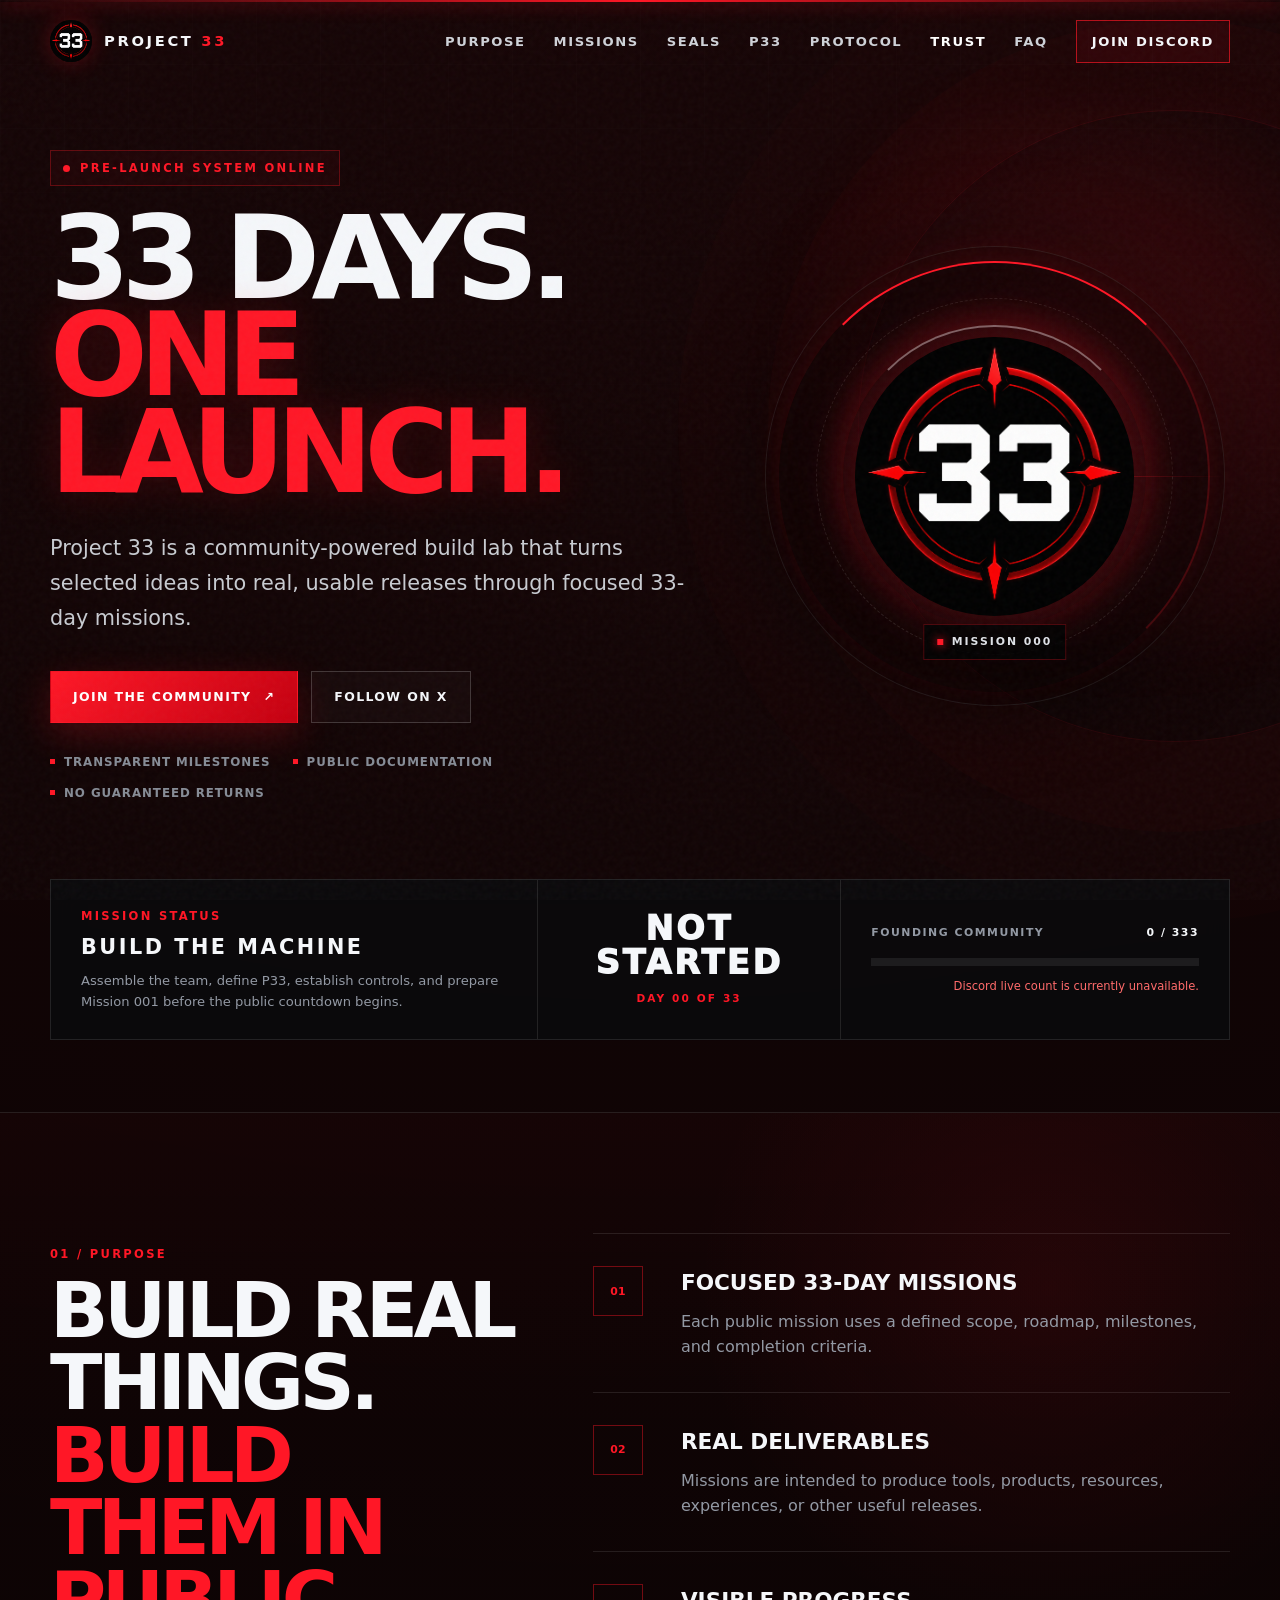
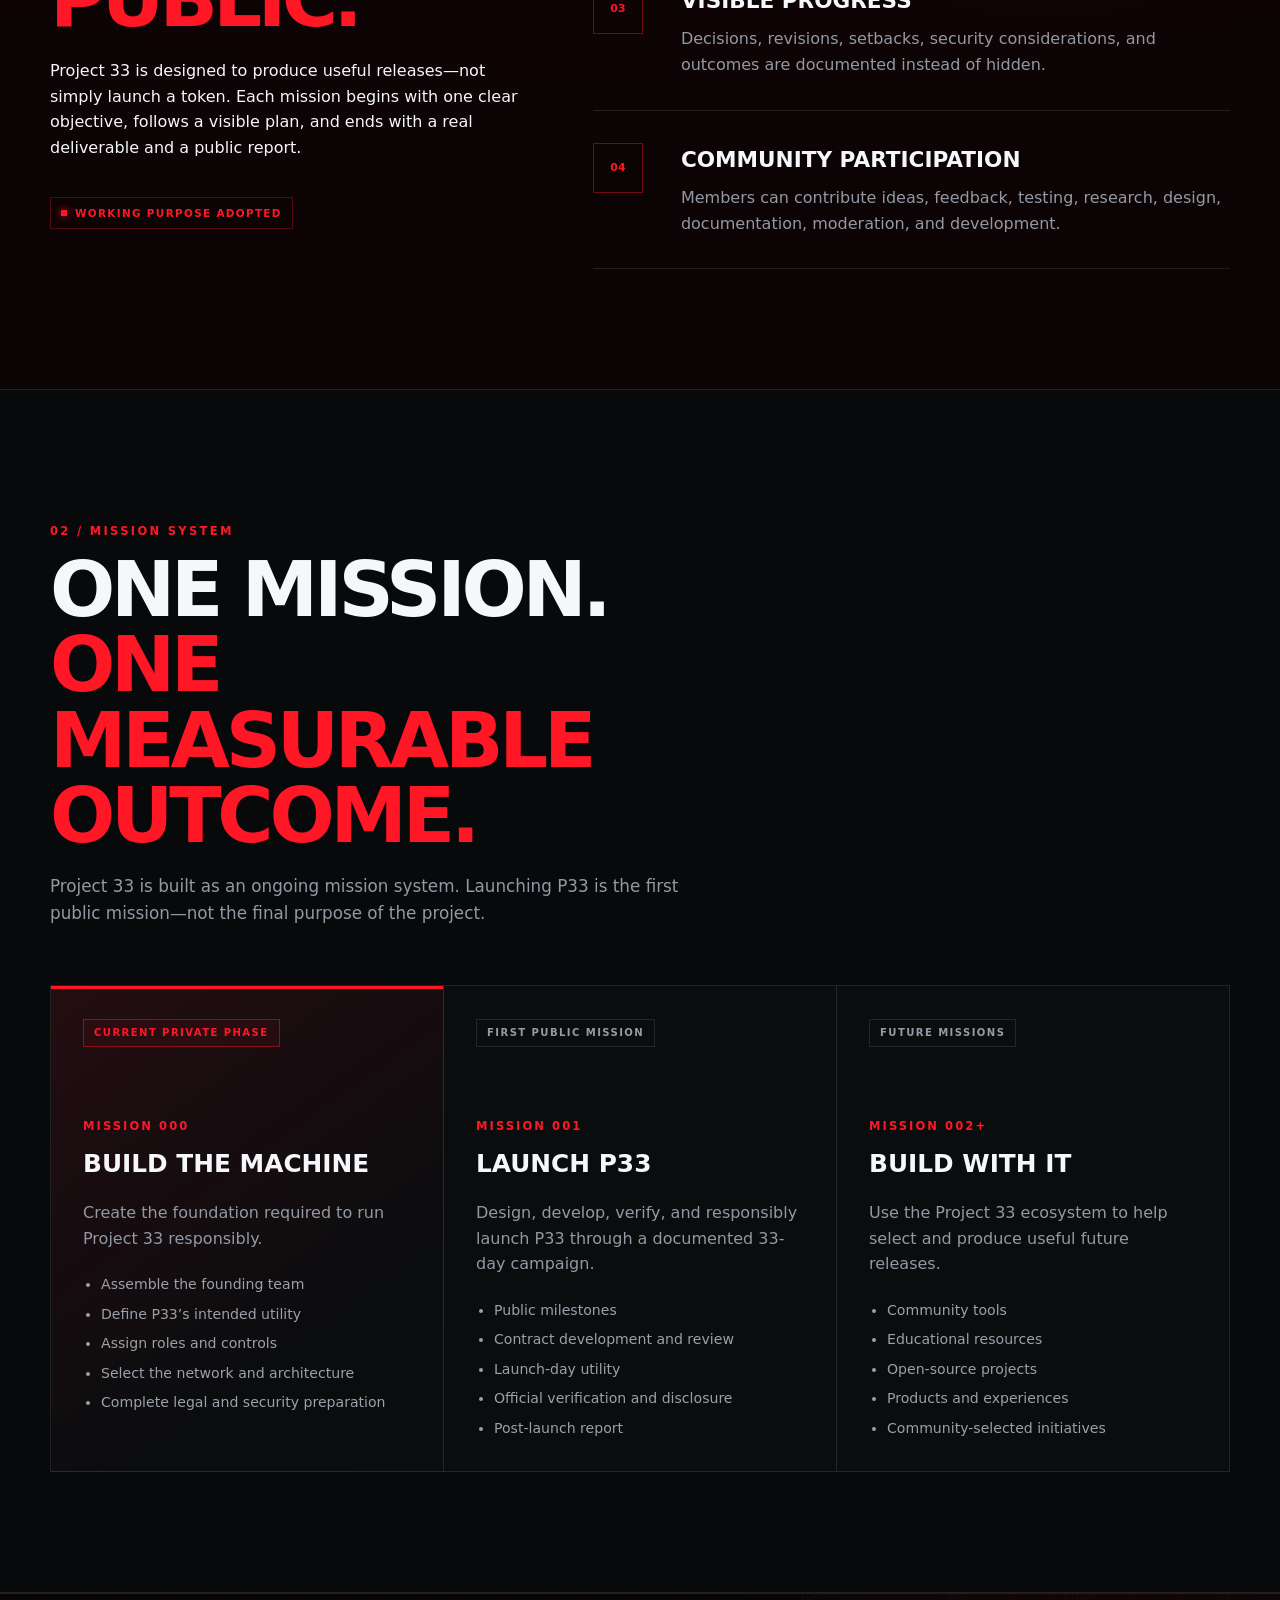
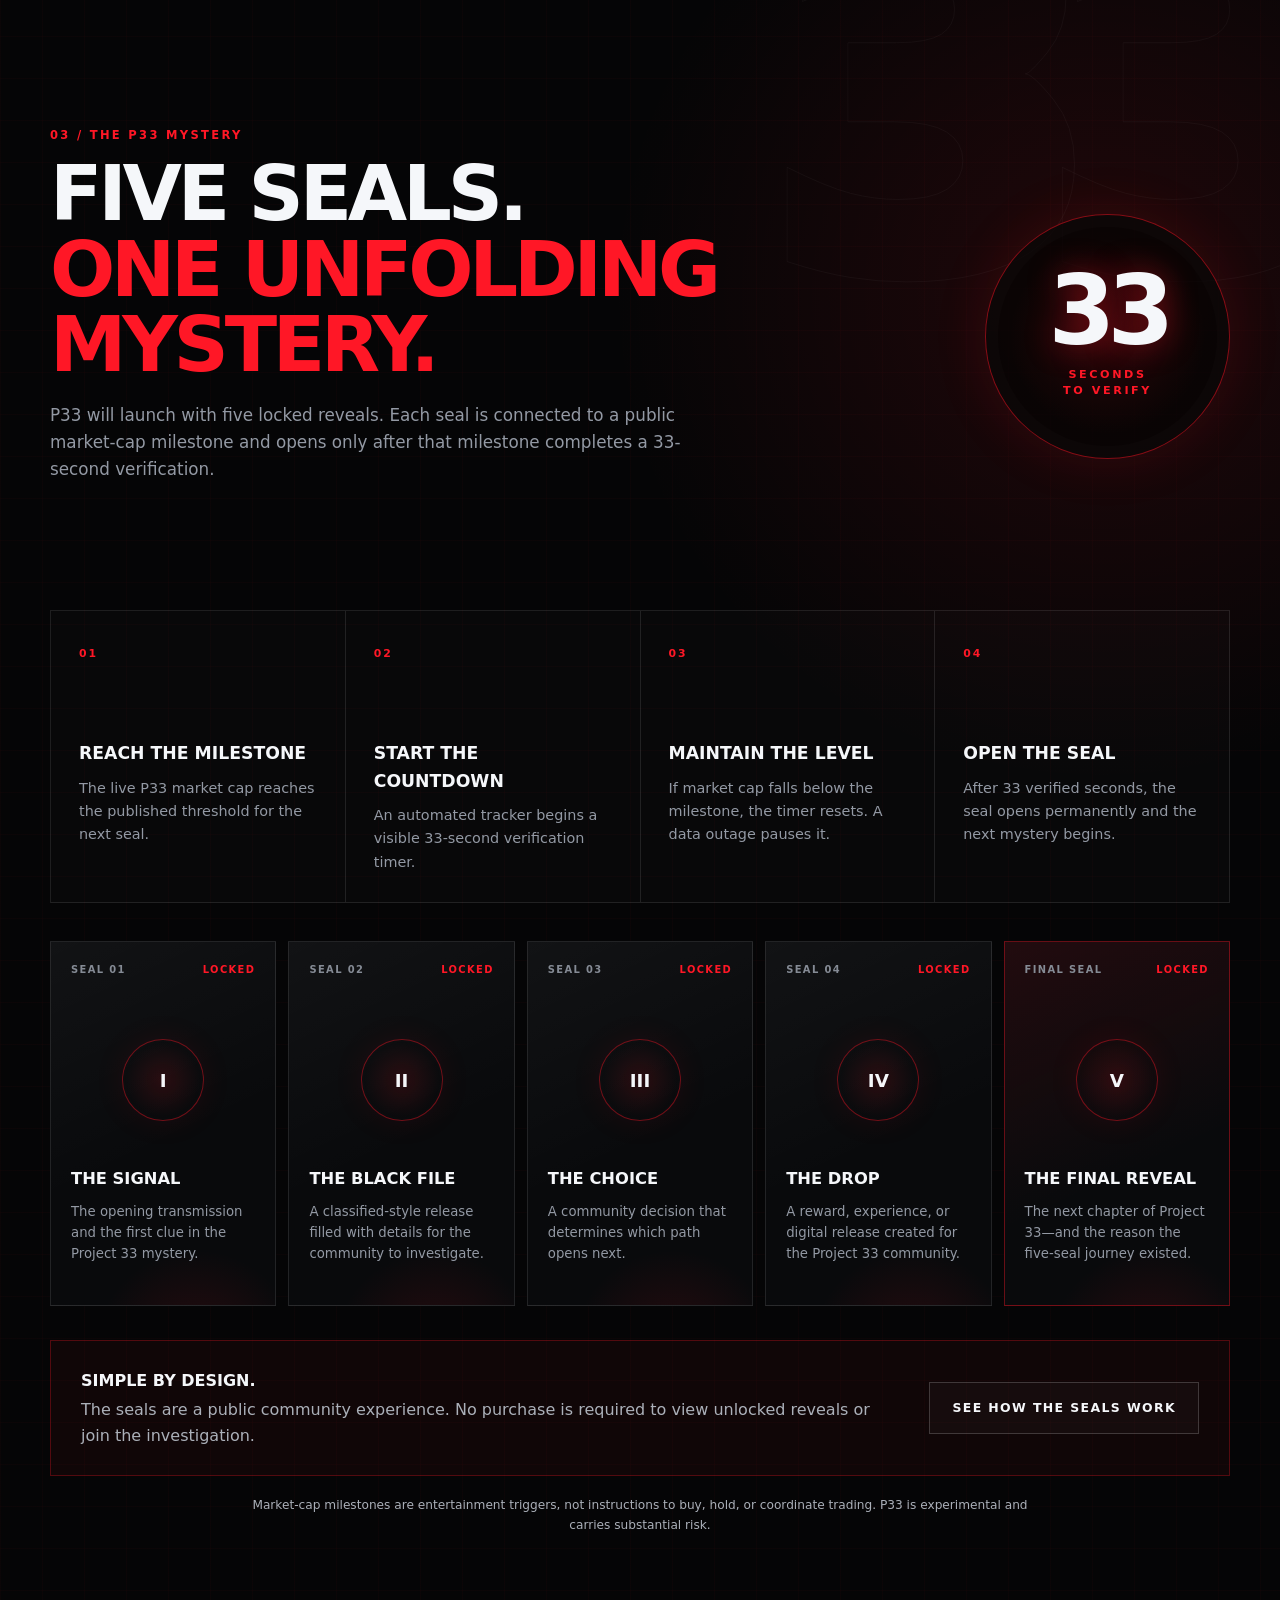
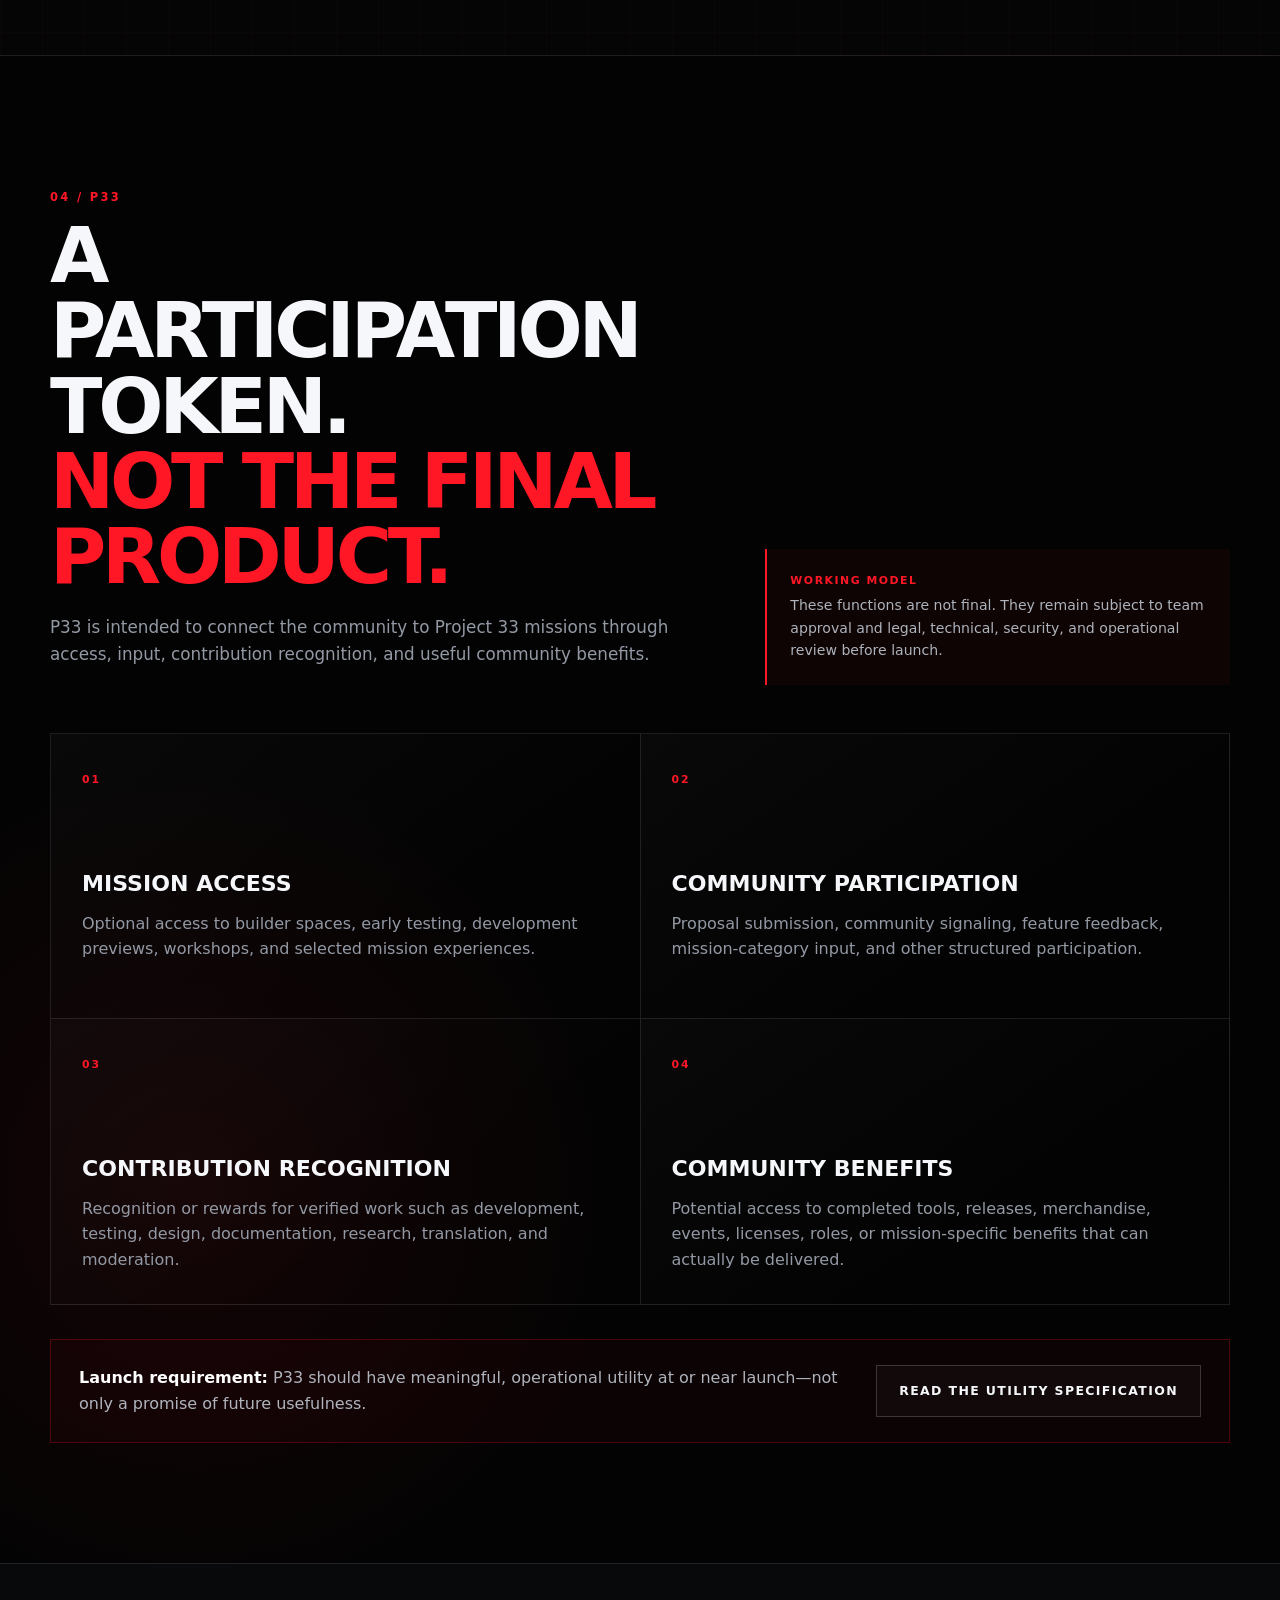
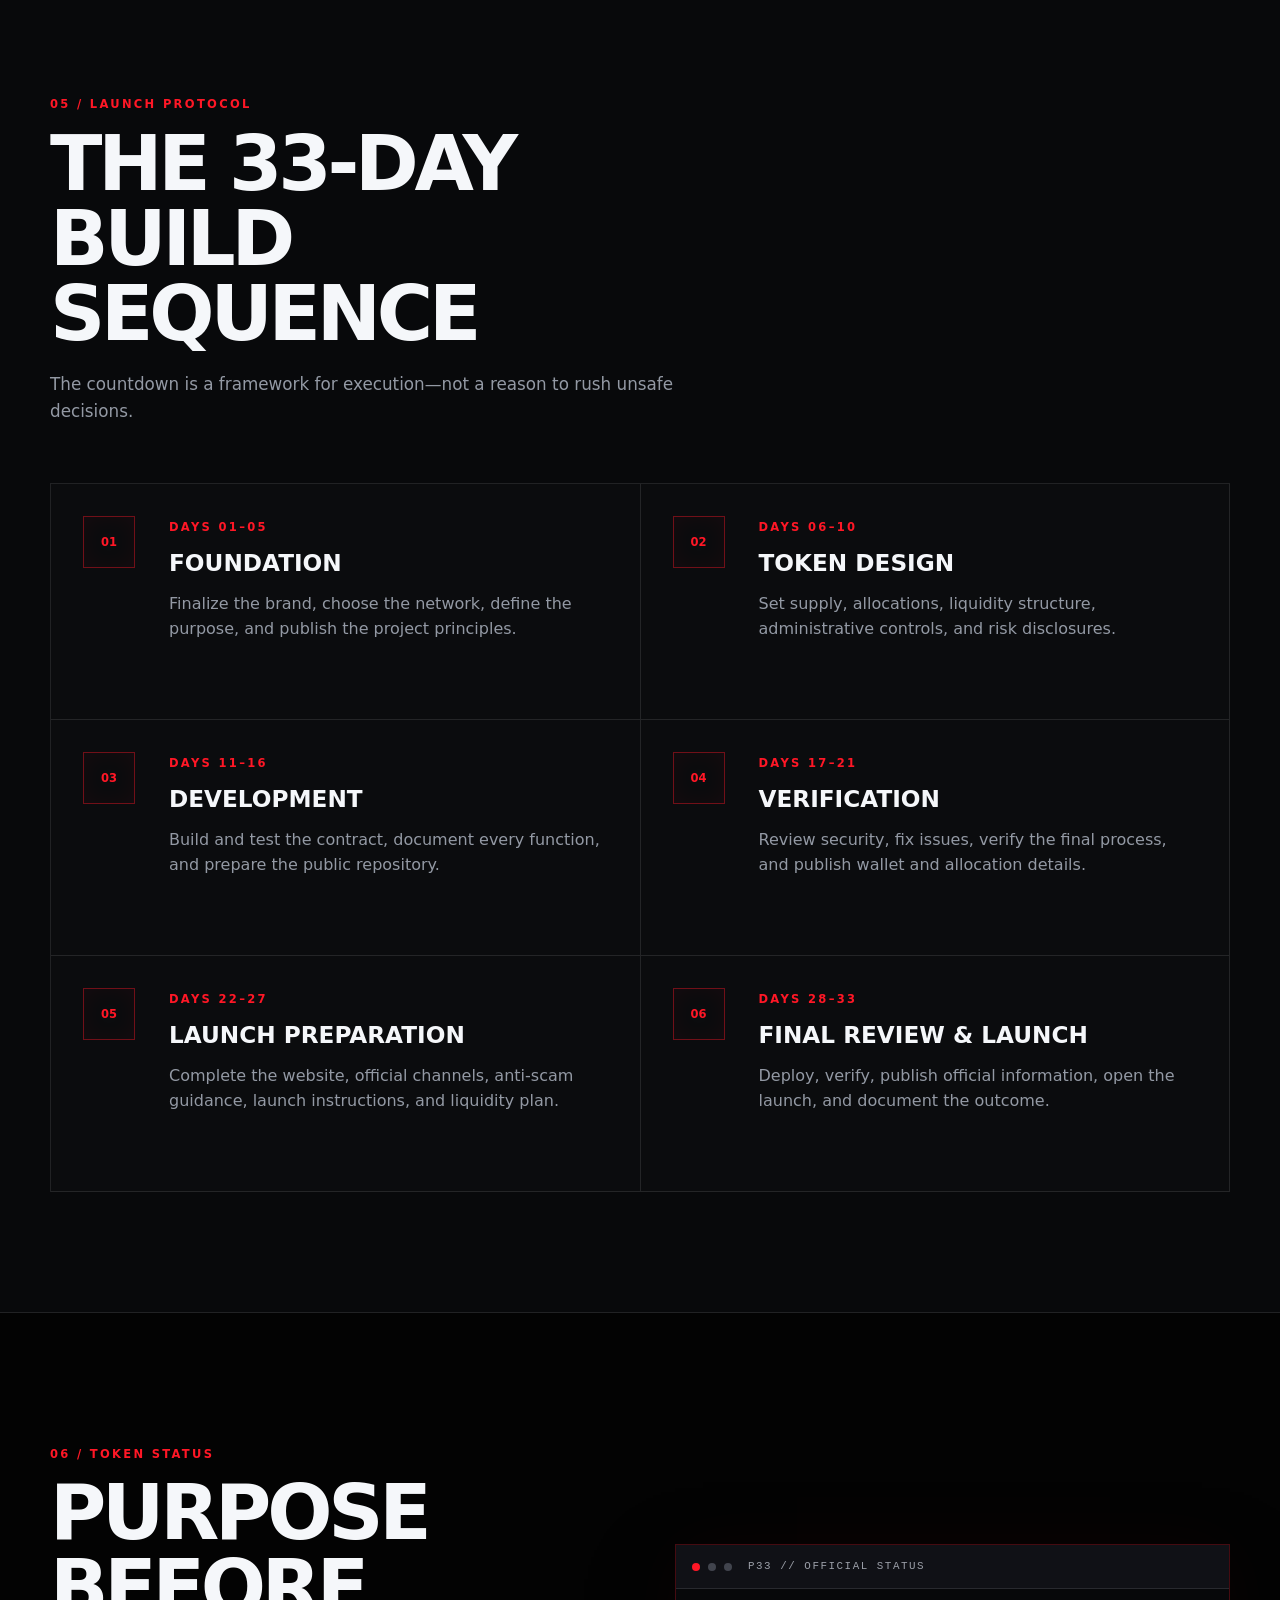
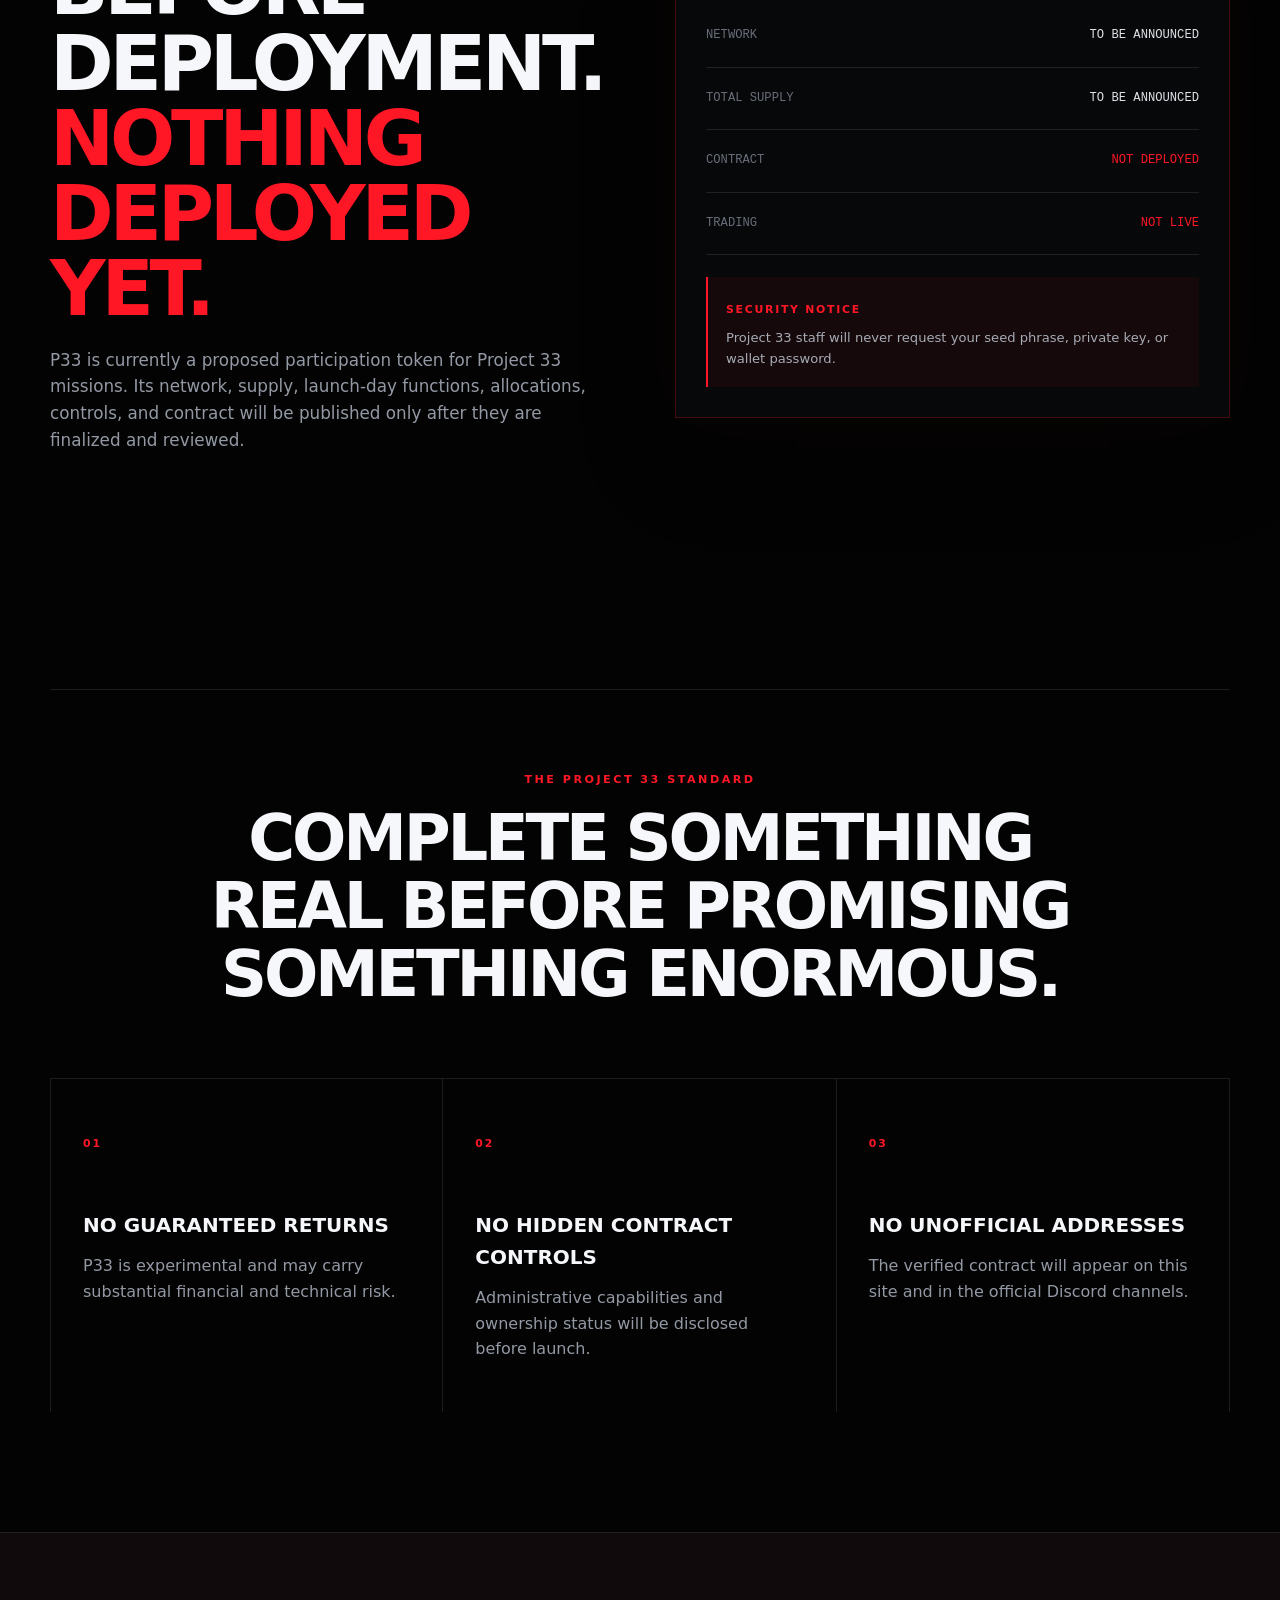
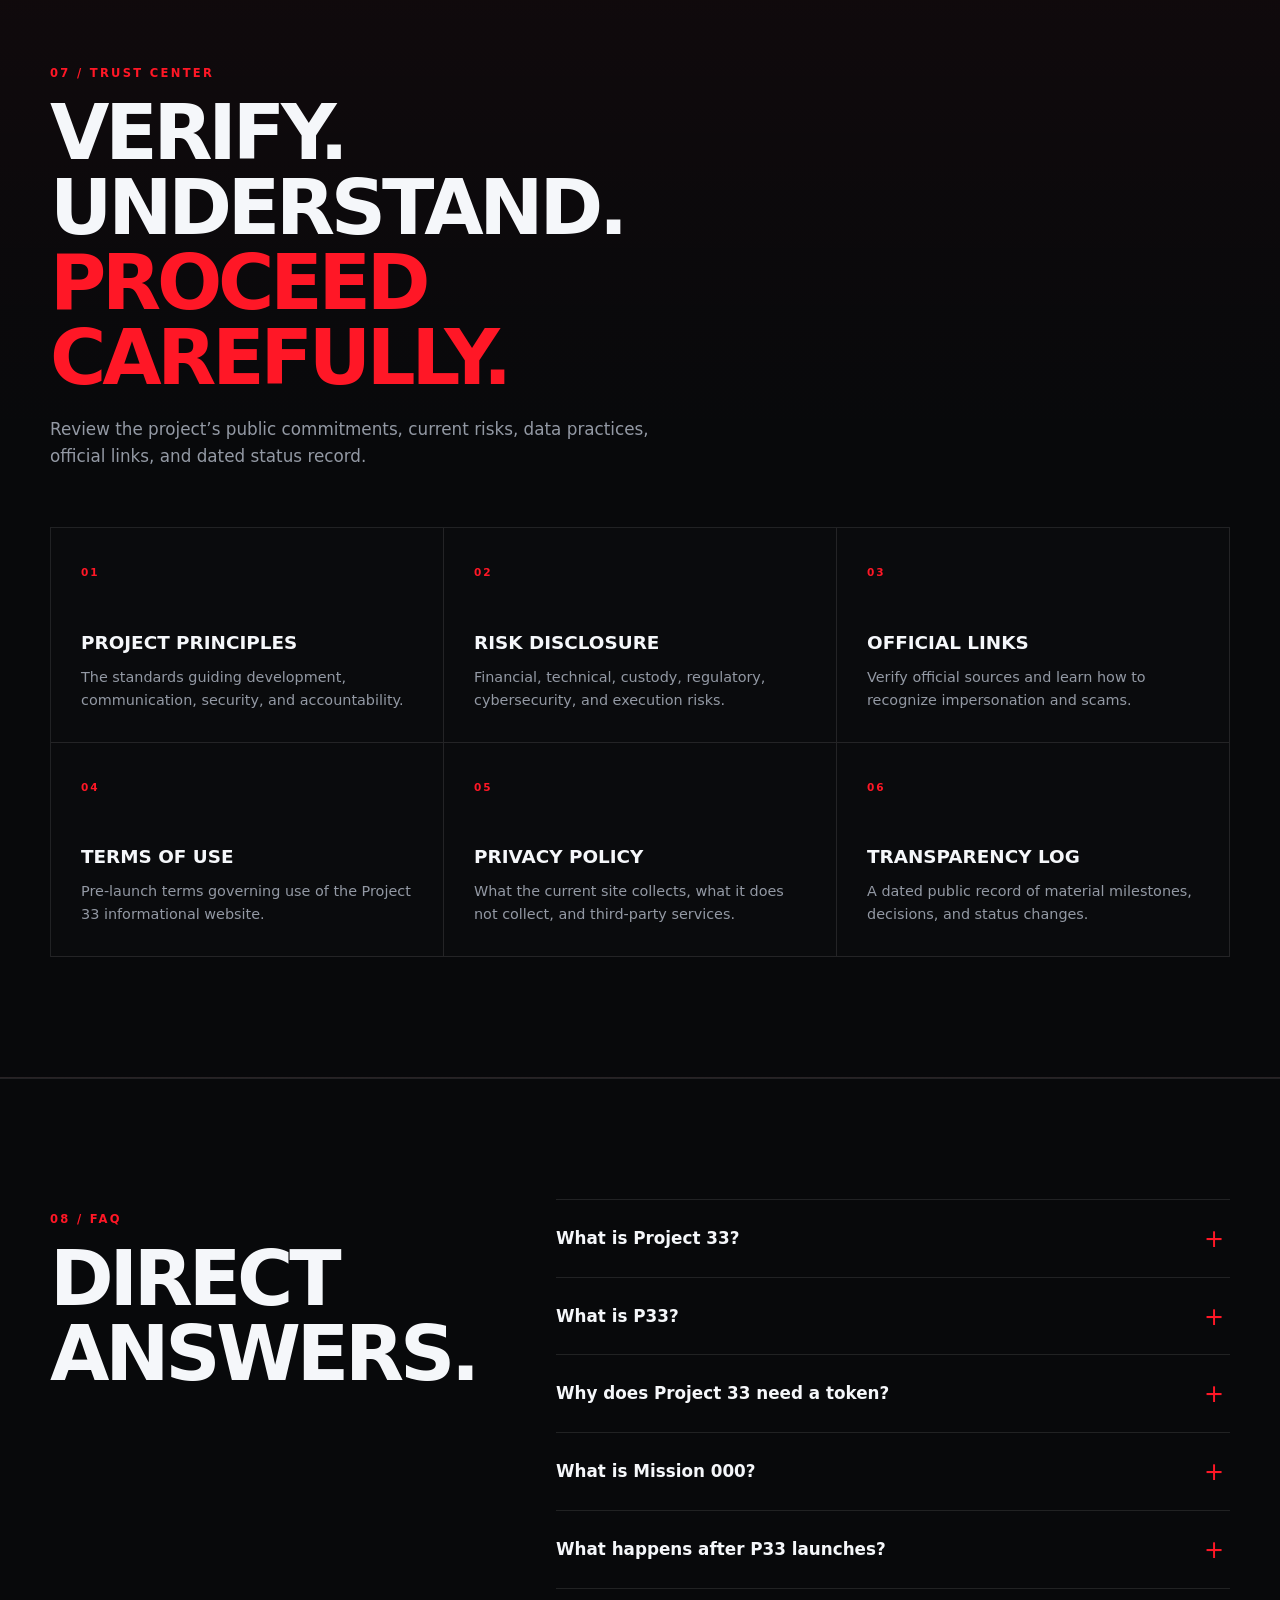
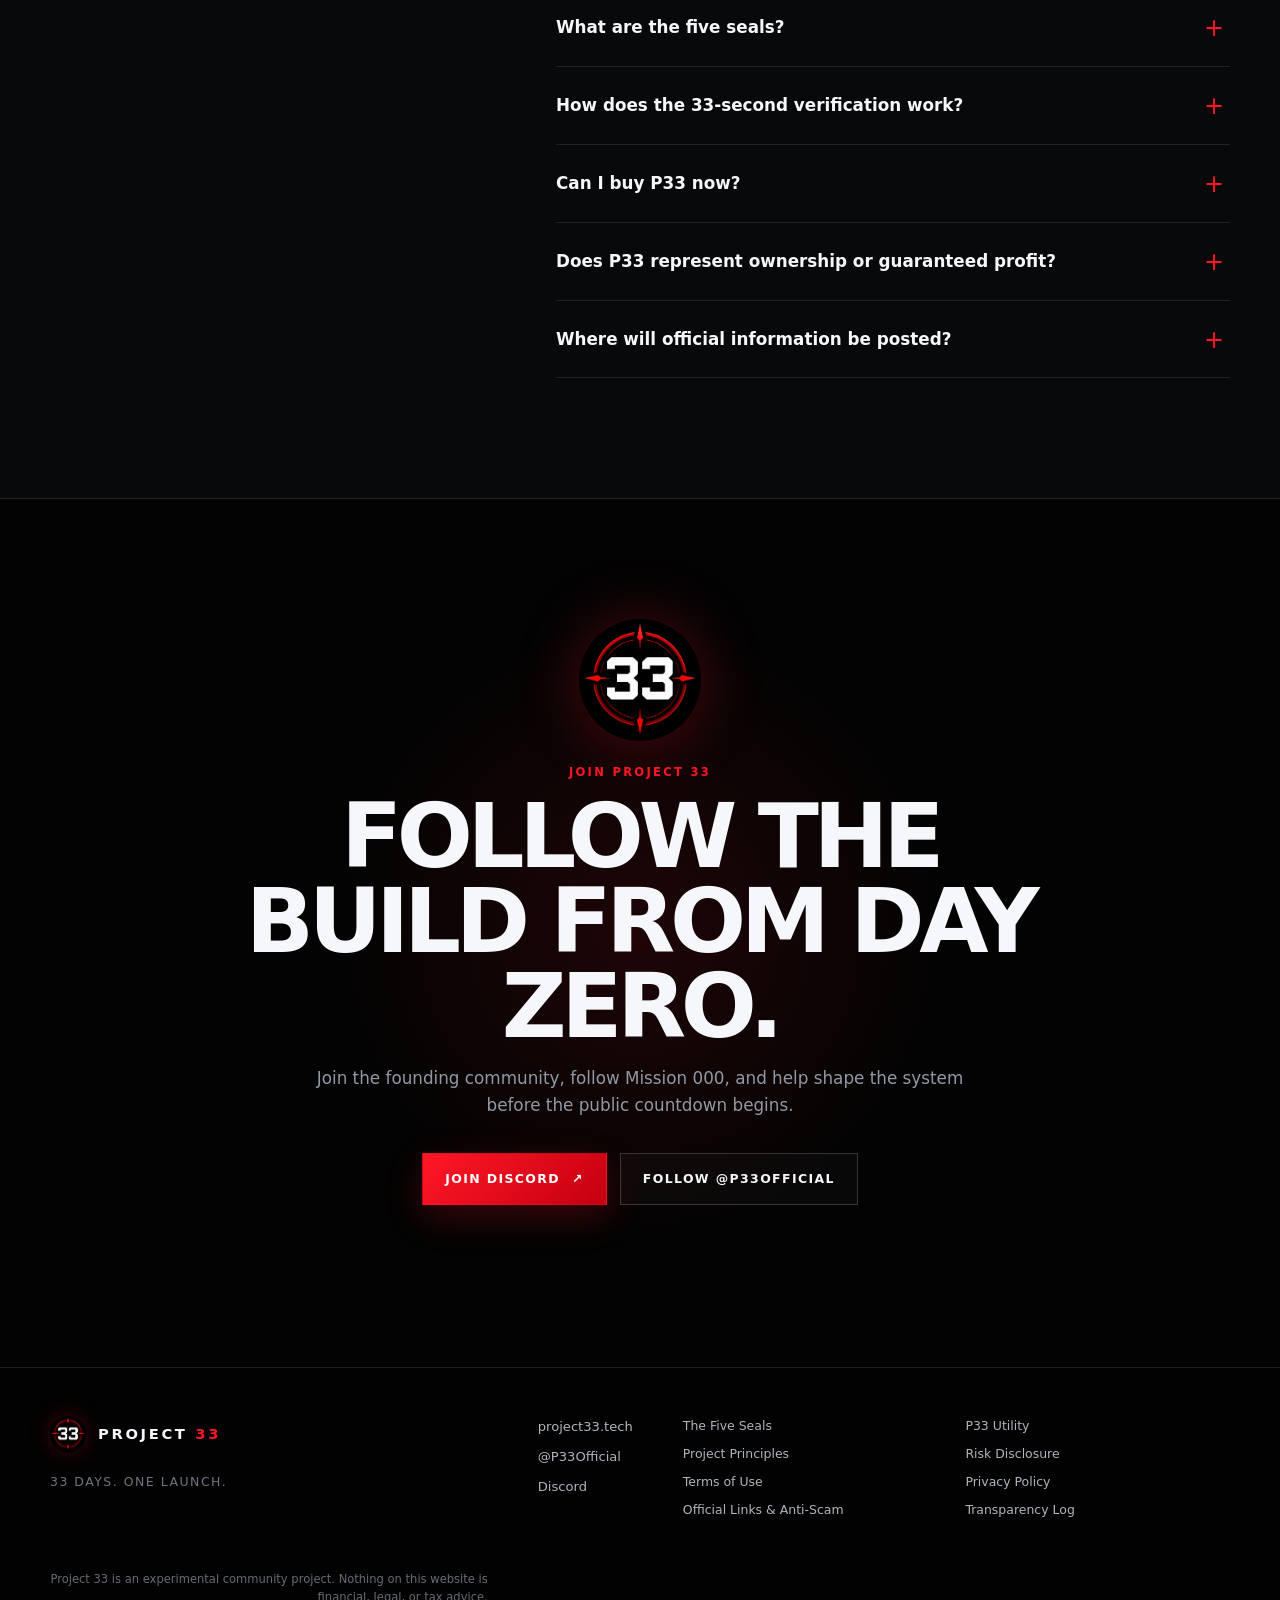
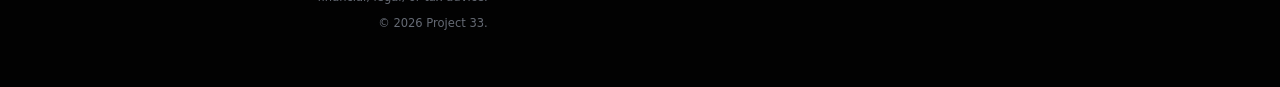
==== commit df86eb08: "Add files via upload" ====
--- a/index.html
+++ b/index.html
@@ -23,6 +23,7 @@
   <link rel="stylesheet" href="styles.css">
   <link rel="stylesheet" href="trust.css">
   <link rel="stylesheet" href="mission.css">
+  <link rel="stylesheet" href="seals.css">
 </head>
 
 <body>
@@ -46,6 +47,7 @@
       <nav id="site-nav" class="site-nav" aria-label="Main navigation">
         <a href="#mission">Purpose</a>
         <a href="#missions">Missions</a>
+        <a href="#seals">Seals</a>
         <a href="#utility">P33</a>
         <a href="#protocol">Protocol</a>
         <a class="trust-nav" href="#trust">Trust</a>
@@ -238,11 +240,101 @@
       </div>
     </section>
 
+
+    <section id="seals" class="section section-seals">
+      <div class="container">
+        <div class="seals-heading-row">
+          <div class="section-heading compact reveal">
+            <p class="section-number">03 / THE P33 MYSTERY</p>
+            <h2>Five seals.<br><span>One unfolding mystery.</span></h2>
+            <p>
+              P33 will launch with five locked reveals. Each seal is connected to a public
+              market-cap milestone and opens only after that milestone completes a 33-second verification.
+            </p>
+          </div>
+
+          <div class="verification-emblem reveal delay-1" aria-label="33-second verification rule">
+            <strong>33</strong>
+            <span>SECONDS<br>TO VERIFY</span>
+          </div>
+        </div>
+
+        <div class="unlock-flow" aria-label="How a seal unlocks">
+          <article class="unlock-step reveal">
+            <span>01</span>
+            <h3>Reach the milestone</h3>
+            <p>The live P33 market cap reaches the published threshold for the next seal.</p>
+          </article>
+          <article class="unlock-step reveal delay-1">
+            <span>02</span>
+            <h3>Start the countdown</h3>
+            <p>An automated tracker begins a visible 33-second verification timer.</p>
+          </article>
+          <article class="unlock-step reveal delay-2">
+            <span>03</span>
+            <h3>Maintain the level</h3>
+            <p>If market cap falls below the milestone, the timer resets. A data outage pauses it.</p>
+          </article>
+          <article class="unlock-step reveal">
+            <span>04</span>
+            <h3>Open the seal</h3>
+            <p>After 33 verified seconds, the seal opens permanently and the next mystery begins.</p>
+          </article>
+        </div>
+
+        <div class="seal-deck">
+          <article class="seal-card reveal">
+            <div class="seal-card-top"><span>SEAL 01</span><span class="seal-status">LOCKED</span></div>
+            <div class="seal-glyph">I</div>
+            <h3>The Signal</h3>
+            <p>The opening transmission and the first clue in the Project 33 mystery.</p>
+          </article>
+          <article class="seal-card reveal delay-1">
+            <div class="seal-card-top"><span>SEAL 02</span><span class="seal-status">LOCKED</span></div>
+            <div class="seal-glyph">II</div>
+            <h3>The Black File</h3>
+            <p>A classified-style release filled with details for the community to investigate.</p>
+          </article>
+          <article class="seal-card reveal delay-2">
+            <div class="seal-card-top"><span>SEAL 03</span><span class="seal-status">LOCKED</span></div>
+            <div class="seal-glyph">III</div>
+            <h3>The Choice</h3>
+            <p>A community decision that determines which path opens next.</p>
+          </article>
+          <article class="seal-card reveal">
+            <div class="seal-card-top"><span>SEAL 04</span><span class="seal-status">LOCKED</span></div>
+            <div class="seal-glyph">IV</div>
+            <h3>The Drop</h3>
+            <p>A reward, experience, or digital release created for the Project 33 community.</p>
+          </article>
+          <article class="seal-card seal-card-final reveal delay-1">
+            <div class="seal-card-top"><span>FINAL SEAL</span><span class="seal-status">LOCKED</span></div>
+            <div class="seal-glyph">V</div>
+            <h3>The Final Reveal</h3>
+            <p>The next chapter of Project 33—and the reason the five-seal journey existed.</p>
+          </article>
+        </div>
+
+        <div class="seals-bottom reveal">
+          <div>
+            <strong>Simple by design.</strong>
+            <p>The seals are a public community experience. No purchase is required to view unlocked reveals or join the investigation.</p>
+          </div>
+          <a class="button button-secondary" href="seals.html">See how the seals work</a>
+        </div>
+
+        <p class="seals-market-note reveal">
+          Market-cap milestones are entertainment triggers, not instructions to buy, hold, or coordinate trading.
+          P33 is experimental and carries substantial risk.
+        </p>
+      </div>
+    </section>
+
     <section id="utility" class="section section-utility">
       <div class="container">
         <div class="utility-intro">
           <div class="section-heading reveal">
-            <p class="section-number">03 / P33</p>
+            <p class="section-number">04 / P33</p>
             <h2>A participation token.<br><span>Not the final product.</span></h2>
             <p>
               P33 is intended to connect the community to Project 33 missions through
@@ -293,7 +385,7 @@
     <section id="protocol" class="section section-protocol">
       <div class="container">
         <div class="section-heading compact reveal">
-          <p class="section-number">04 / LAUNCH PROTOCOL</p>
+          <p class="section-number">05 / LAUNCH PROTOCOL</p>
           <h2>The 33-day build sequence</h2>
           <p>The countdown is a framework for execution—not a reason to rush unsafe decisions.</p>
         </div>
@@ -359,7 +451,7 @@
     <section id="token" class="section section-token">
       <div class="container token-layout">
         <div class="section-heading reveal">
-          <p class="section-number">05 / TOKEN STATUS</p>
+          <p class="section-number">06 / TOKEN STATUS</p>
           <h2>Purpose before deployment.<br><span>Nothing deployed yet.</span></h2>
           <p>
             P33 is currently a proposed participation token for Project 33 missions.
@@ -434,7 +526,7 @@
     <section id="trust" class="section trust-center-preview">
       <div class="container">
         <div class="section-heading compact reveal">
-          <p class="section-number">06 / TRUST CENTER</p>
+          <p class="section-number">07 / TRUST CENTER</p>
           <h2>Verify. Understand.<br><span>Proceed carefully.</span></h2>
           <p>Review the project’s public commitments, current risks, data practices, official links, and dated status record.</p>
         </div>
@@ -471,7 +563,7 @@
     <section id="faq" class="section section-faq">
       <div class="container faq-layout">
         <div class="section-heading compact reveal">
-          <p class="section-number">07 / FAQ</p>
+          <p class="section-number">08 / FAQ</p>
           <h2>Direct answers.</h2>
         </div>
 
@@ -499,6 +591,17 @@
           <details class="faq-item reveal">
             <summary>What happens after P33 launches?</summary>
             <p>Mission 001 is intended to launch P33. Future missions are intended to use the Project 33 ecosystem to help produce tools, resources, open-source projects, products, experiences, or other useful releases.</p>
+          </details>
+
+
+          <details class="faq-item reveal">
+            <summary>What are the five seals?</summary>
+            <p>The seals are a launch mystery made for the community. Each market-cap milestone opens a new public reveal containing a clue, choice, reward, or new chapter of Project 33.</p>
+          </details>
+
+          <details class="faq-item reveal">
+            <summary>How does the 33-second verification work?</summary>
+            <p>When the next milestone is reached, an automated countdown begins. The market cap must remain at or above that milestone for 33 consecutive seconds. A drop below it resets the timer; a market-data outage pauses it. Once opened, a seal stays open.</p>
           </details>
 
           <details class="faq-item reveal">
@@ -557,6 +660,7 @@
       </div>
 
       <div class="footer-trust-links" aria-label="Trust center links">
+        <a href="seals.html">The Five Seals</a>
         <a href="utility.html">P33 Utility</a>
         <a href="principles.html">Project Principles</a>
         <a href="risk-disclosure.html">Risk Disclosure</a>
--- a/seals.css
+++ b/seals.css
@@ -0,0 +1,576 @@
+/* Project 33 Five Seals community mystery */
+
+.section-seals {
+  position: relative;
+  overflow: hidden;
+  border-block: 1px solid var(--line);
+  background:
+    linear-gradient(90deg, rgba(255,23,38,.025) 1px, transparent 1px),
+    linear-gradient(rgba(255,23,38,.025) 1px, transparent 1px),
+    radial-gradient(circle at 86% 18%, rgba(255,23,38,.11), transparent 28%),
+    #050506;
+  background-size: 42px 42px, 42px 42px, auto, auto;
+}
+
+.section-seals::before {
+  content: "33";
+  position: absolute;
+  right: -25px;
+  top: -130px;
+  color: transparent;
+  -webkit-text-stroke: 1px rgba(255,255,255,.035);
+  font-size: clamp(18rem, 38vw, 34rem);
+  font-weight: 1000;
+  line-height: 1;
+  letter-spacing: -.13em;
+  pointer-events: none;
+}
+
+.seals-heading-row {
+  position: relative;
+  z-index: 1;
+  display: grid;
+  grid-template-columns: minmax(0, 1fr) 270px;
+  gap: 70px;
+  align-items: center;
+}
+
+.verification-emblem {
+  width: 245px;
+  aspect-ratio: 1;
+  justify-self: end;
+  display: grid;
+  place-content: center;
+  text-align: center;
+  border: 1px solid rgba(255,23,38,.5);
+  border-radius: 50%;
+  background:
+    radial-gradient(circle, rgba(255,23,38,.12), transparent 57%),
+    rgba(3,3,3,.7);
+  box-shadow: inset 0 0 0 12px rgba(255,255,255,.012), 0 0 55px rgba(255,23,38,.12);
+}
+
+.verification-emblem::before,
+.verification-emblem::after {
+  content: "";
+  position: absolute;
+}
+
+.verification-emblem strong {
+  display: block;
+  color: var(--white);
+  font-size: 6rem;
+  line-height: .82;
+  letter-spacing: -.08em;
+  text-shadow: 0 0 32px rgba(255,23,38,.42);
+}
+
+.verification-emblem span {
+  display: block;
+  margin-top: 16px;
+  color: var(--red);
+  font-size: .7rem;
+  font-weight: 900;
+  letter-spacing: .23em;
+  line-height: 1.45;
+}
+
+.unlock-flow {
+  position: relative;
+  z-index: 1;
+  display: grid;
+  grid-template-columns: repeat(4, 1fr);
+  margin-top: 52px;
+  border-top: 1px solid var(--line);
+  border-left: 1px solid var(--line);
+}
+
+.unlock-step {
+  min-height: 250px;
+  padding: 28px;
+  border-right: 1px solid var(--line);
+  border-bottom: 1px solid var(--line);
+  background: rgba(255,255,255,.012);
+}
+
+.unlock-step > span {
+  color: var(--red);
+  font-size: .68rem;
+  font-weight: 900;
+  letter-spacing: .18em;
+}
+
+.unlock-step h3 {
+  margin: 76px 0 9px;
+  font-size: 1.08rem;
+  text-transform: uppercase;
+}
+
+.unlock-step p {
+  margin: 0;
+  color: var(--muted);
+  font-size: .9rem;
+}
+
+.seal-deck {
+  position: relative;
+  z-index: 1;
+  display: grid;
+  grid-template-columns: repeat(5, 1fr);
+  gap: 12px;
+  margin-top: 38px;
+}
+
+.seal-card {
+  position: relative;
+  min-height: 365px;
+  padding: 20px;
+  overflow: hidden;
+  border: 1px solid var(--line);
+  background:
+    linear-gradient(155deg, rgba(255,255,255,.035), transparent 56%),
+    #090a0c;
+}
+
+.seal-card::after {
+  content: "";
+  position: absolute;
+  inset: auto -20% -42% 10%;
+  height: 58%;
+  background: radial-gradient(circle, rgba(255,23,38,.13), transparent 63%);
+  pointer-events: none;
+}
+
+.seal-card-final {
+  border-color: rgba(255,23,38,.38);
+  background:
+    linear-gradient(155deg, rgba(255,23,38,.10), transparent 62%),
+    #090a0c;
+}
+
+.seal-card-top {
+  display: flex;
+  justify-content: space-between;
+  gap: 10px;
+  color: #858b95;
+  font-size: .62rem;
+  font-weight: 900;
+  letter-spacing: .14em;
+}
+
+.seal-status {
+  color: var(--red);
+}
+
+.seal-glyph {
+  display: grid;
+  place-items: center;
+  width: 82px;
+  height: 82px;
+  margin: 62px auto 45px;
+  border: 1px solid rgba(255,23,38,.42);
+  border-radius: 50%;
+  color: var(--white);
+  background: radial-gradient(circle, rgba(255,23,38,.13), transparent 68%);
+  box-shadow: 0 0 32px rgba(255,23,38,.08);
+  font-size: 1.15rem;
+  font-weight: 900;
+}
+
+.seal-card h3 {
+  position: relative;
+  z-index: 1;
+  margin: 0 0 8px;
+  font-size: 1.02rem;
+  text-transform: uppercase;
+}
+
+.seal-card p {
+  position: relative;
+  z-index: 1;
+  margin: 0;
+  color: var(--muted);
+  font-size: .83rem;
+}
+
+.seals-bottom {
+  position: relative;
+  z-index: 1;
+  display: grid;
+  grid-template-columns: minmax(0, 1fr) auto;
+  gap: 35px;
+  align-items: center;
+  margin-top: 34px;
+  padding: 27px 30px;
+  border: 1px solid rgba(255,23,38,.28);
+  background: rgba(255,23,38,.045);
+}
+
+.seals-bottom strong {
+  display: block;
+  margin-bottom: 4px;
+  text-transform: uppercase;
+}
+
+.seals-bottom p,
+.seals-market-note {
+  margin: 0;
+  color: #abb0b9;
+}
+
+.seals-market-note {
+  position: relative;
+  z-index: 1;
+  max-width: 810px;
+  margin: 20px auto 0;
+  text-align: center;
+  font-size: .76rem;
+}
+
+/* Dedicated seals page */
+
+.seals-page-body {
+  background:
+    radial-gradient(circle at 80% 0%, rgba(255,23,38,.11), transparent 27%),
+    var(--black);
+}
+
+.seals-hero {
+  position: relative;
+  overflow: hidden;
+}
+
+.seals-hero-grid {
+  position: absolute;
+  inset: 0;
+  opacity: .36;
+  background-image:
+    linear-gradient(rgba(255,255,255,.025) 1px, transparent 1px),
+    linear-gradient(90deg, rgba(255,255,255,.025) 1px, transparent 1px);
+  background-size: 46px 46px;
+  mask-image: linear-gradient(to bottom, black, transparent 92%);
+}
+
+.seals-hero::after {
+  content: "V";
+  position: absolute;
+  right: 5vw;
+  bottom: -18%;
+  color: transparent;
+  -webkit-text-stroke: 1px rgba(255,23,38,.14);
+  font-size: clamp(15rem, 37vw, 34rem);
+  font-weight: 1000;
+  line-height: .8;
+  pointer-events: none;
+}
+
+.seals-hero .trust-hero-inner {
+  position: relative;
+  z-index: 1;
+}
+
+.seals-main {
+  padding-top: 0;
+}
+
+.seals-page-layout {
+  padding-block: 86px 110px;
+}
+
+.seals-simple-intro {
+  display: grid;
+  grid-template-columns: .9fr 1.1fr;
+  gap: 80px;
+  align-items: end;
+  padding-bottom: 70px;
+  border-bottom: 1px solid var(--line);
+}
+
+.seals-simple-intro h2,
+.seals-process-heading h2,
+.countdown-example h2,
+.seal-rules h2 {
+  margin: 10px 0 0;
+  font-size: clamp(2rem, 5vw, 4rem);
+  line-height: 1;
+  letter-spacing: -.05em;
+  text-transform: uppercase;
+}
+
+.seals-simple-intro > p {
+  margin: 0;
+  color: #b5bac2;
+  font-size: 1.1rem;
+}
+
+.seals-process,
+.seals-lineup,
+.seal-rules,
+.seals-faq {
+  padding-top: 82px;
+}
+
+.seals-process-heading {
+  max-width: 760px;
+  margin-bottom: 35px;
+}
+
+.seals-process-heading > p:last-child {
+  color: var(--muted);
+}
+
+.unlock-flow-page {
+  margin-top: 0;
+}
+
+.countdown-example {
+  display: grid;
+  grid-template-columns: .85fr 1.15fr;
+  gap: 75px;
+  align-items: center;
+  margin-top: 86px;
+  padding: 54px;
+  border: 1px solid var(--line);
+  background:
+    radial-gradient(circle at 80% 50%, rgba(255,23,38,.09), transparent 34%),
+    rgba(255,255,255,.012);
+}
+
+.countdown-example-copy p:last-child {
+  color: var(--muted);
+}
+
+.countdown-terminal {
+  border: 1px solid rgba(255,23,38,.34);
+  background: #050506;
+  box-shadow: 0 28px 65px rgba(0,0,0,.33);
+}
+
+.countdown-terminal .terminal-bar {
+  display: flex;
+  align-items: center;
+  gap: 7px;
+  min-height: 44px;
+  padding: 0 14px;
+  border-bottom: 1px solid var(--line);
+}
+
+.countdown-terminal .terminal-bar > span {
+  width: 7px;
+  height: 7px;
+  border-radius: 50%;
+  background: #383b41;
+}
+
+.countdown-terminal .terminal-bar p {
+  margin: 0 0 0 8px;
+  color: #777d87;
+  font-size: .64rem;
+  font-weight: 900;
+  letter-spacing: .14em;
+}
+
+.countdown-terminal-body {
+  padding: 34px;
+}
+
+.terminal-label {
+  margin: 0 0 5px;
+  color: #6e747e;
+  font-size: .64rem;
+  font-weight: 900;
+  letter-spacing: .18em;
+}
+
+.countdown-terminal-body > strong {
+  display: block;
+  margin-bottom: 28px;
+  font-size: .92rem;
+}
+
+.terminal-status {
+  display: flex;
+  align-items: center;
+  gap: 9px;
+  color: var(--red);
+  font-size: .8rem;
+  font-weight: 900;
+  letter-spacing: .13em;
+}
+
+.terminal-status span {
+  width: 8px;
+  height: 8px;
+  border-radius: 50%;
+  background: var(--red);
+  box-shadow: 0 0 12px var(--red);
+}
+
+.terminal-count {
+  margin: 28px 0 6px;
+  font-size: clamp(3.5rem, 9vw, 7rem);
+  font-weight: 950;
+  line-height: .9;
+  letter-spacing: -.08em;
+}
+
+.terminal-caption {
+  margin: 0;
+  color: #767c85;
+  font-size: .78rem;
+}
+
+.seal-deck-page {
+  grid-template-columns: repeat(5, 1fr);
+}
+
+.seal-rules {
+  display: grid;
+  grid-template-columns: .65fr 1.35fr;
+  gap: 80px;
+}
+
+.seal-rules-list {
+  border-top: 1px solid var(--line);
+}
+
+.seal-rules-list > div {
+  display: grid;
+  grid-template-columns: 52px 1fr;
+  gap: 20px;
+  padding: 22px 0;
+  border-bottom: 1px solid var(--line);
+}
+
+.seal-rules-list span {
+  color: var(--red);
+  font-size: .68rem;
+  font-weight: 900;
+  letter-spacing: .15em;
+}
+
+.seal-rules-list p {
+  margin: 0;
+  color: #b2b7bf;
+}
+
+.seals-disclaimer {
+  margin-top: 82px;
+  padding: 42px;
+  border: 1px solid rgba(255,23,38,.34);
+  background:
+    linear-gradient(135deg, rgba(255,23,38,.08), transparent 62%),
+    rgba(255,255,255,.012);
+}
+
+.seals-disclaimer > strong {
+  display: block;
+  font-size: clamp(1.45rem, 3vw, 2.25rem);
+  text-transform: uppercase;
+}
+
+.seals-disclaimer > p {
+  max-width: 850px;
+  color: #afb4bd;
+}
+
+@media (max-width: 1100px) {
+  .seal-deck,
+  .seal-deck-page {
+    grid-template-columns: repeat(3, 1fr);
+  }
+}
+
+@media (max-width: 960px) {
+  .seals-heading-row,
+  .seals-simple-intro,
+  .countdown-example,
+  .seal-rules {
+    grid-template-columns: 1fr;
+    gap: 38px;
+  }
+
+  .verification-emblem {
+    justify-self: start;
+    width: 205px;
+  }
+
+  .verification-emblem strong {
+    font-size: 5rem;
+  }
+
+  .unlock-flow {
+    grid-template-columns: repeat(2, 1fr);
+  }
+
+  .countdown-example {
+    padding: 38px;
+  }
+}
+
+@media (max-width: 720px) {
+  .seal-deck,
+  .seal-deck-page {
+    grid-template-columns: 1fr;
+  }
+
+  .seal-card {
+    min-height: 300px;
+  }
+
+  .seal-glyph {
+    margin: 42px auto 35px;
+  }
+
+  .seals-bottom {
+    grid-template-columns: 1fr;
+  }
+
+  .seals-bottom .button {
+    justify-self: start;
+  }
+
+  .seals-page-layout {
+    padding-block: 62px 80px;
+  }
+
+  .seals-simple-intro {
+    gap: 25px;
+    padding-bottom: 50px;
+  }
+
+  .countdown-example {
+    margin-top: 62px;
+    padding: 26px;
+  }
+
+  .seals-disclaimer {
+    padding: 28px;
+  }
+}
+
+@media (max-width: 540px) {
+  .unlock-flow {
+    grid-template-columns: 1fr;
+  }
+
+  .unlock-step {
+    min-height: auto;
+  }
+
+  .unlock-step h3 {
+    margin-top: 45px;
+  }
+
+  .verification-emblem {
+    width: 180px;
+  }
+
+  .verification-emblem strong {
+    font-size: 4.4rem;
+  }
+
+  .countdown-terminal-body {
+    padding: 25px;
+  }
+}
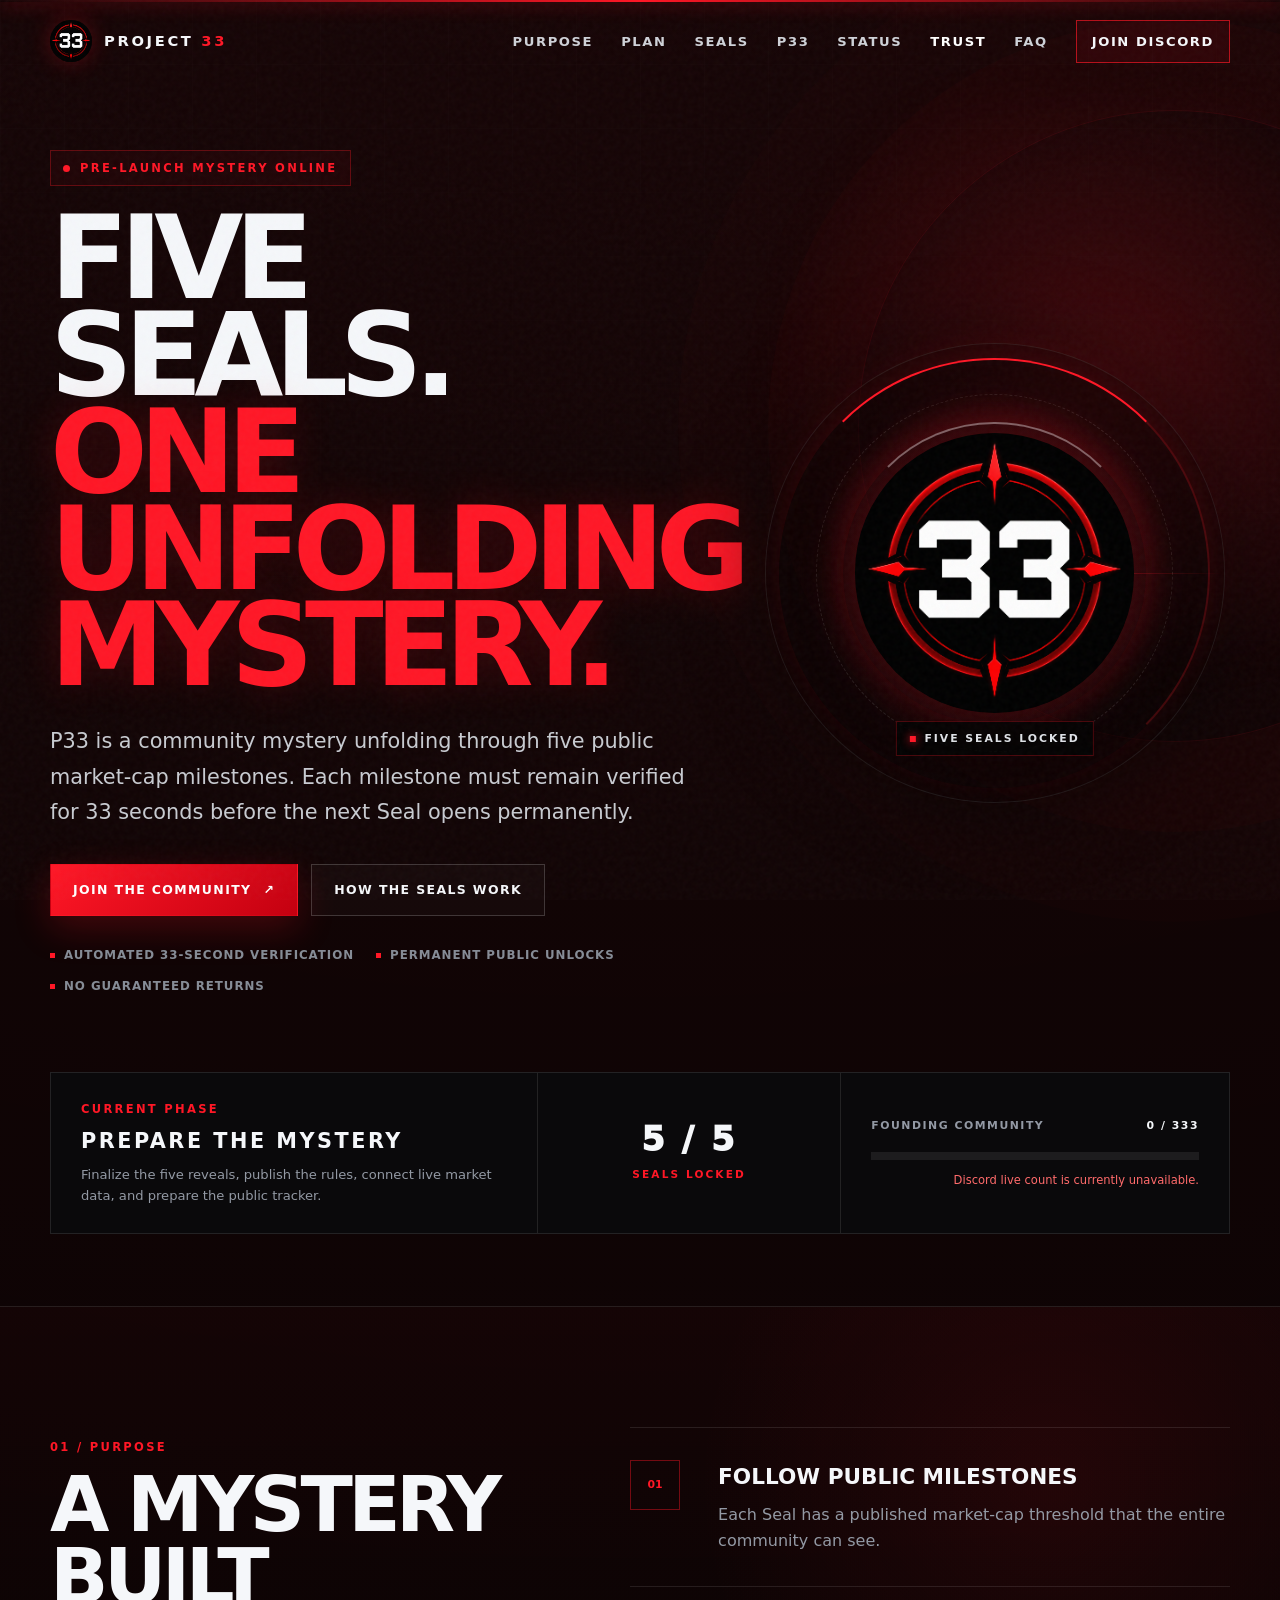
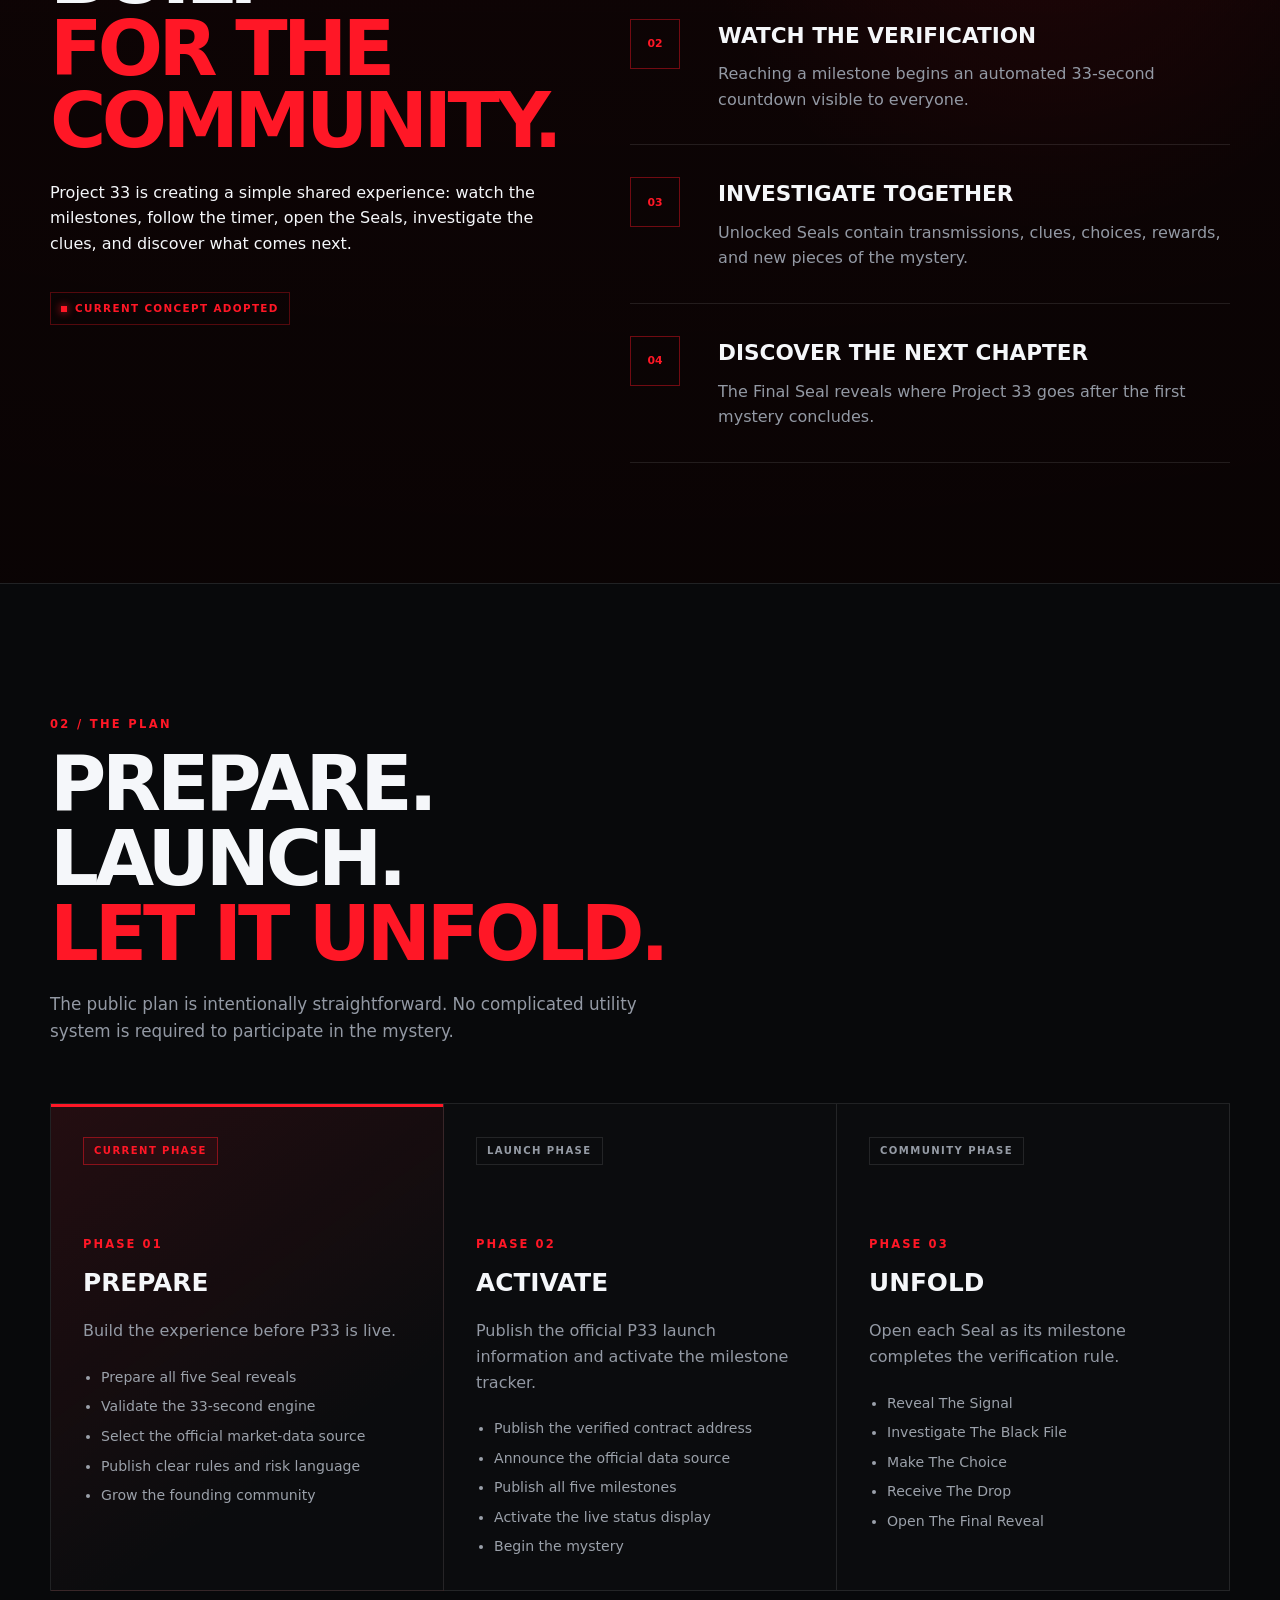
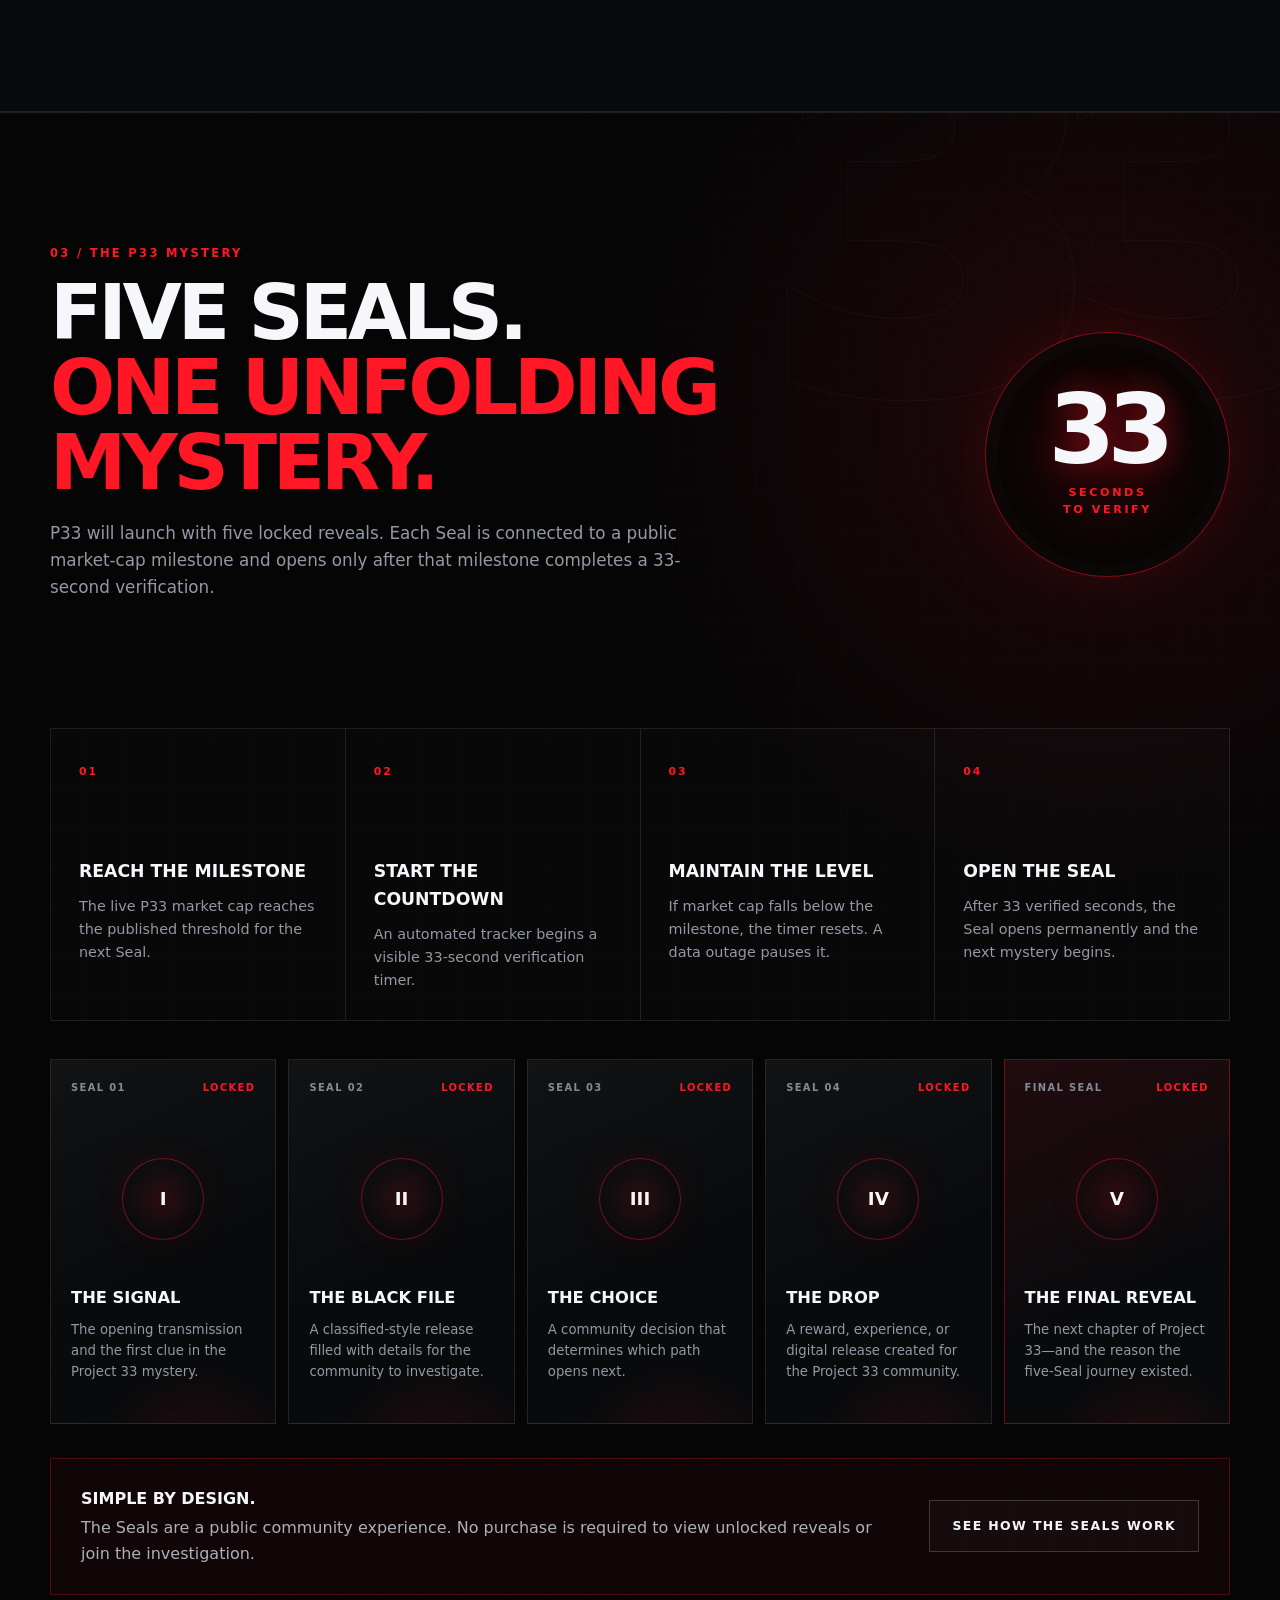
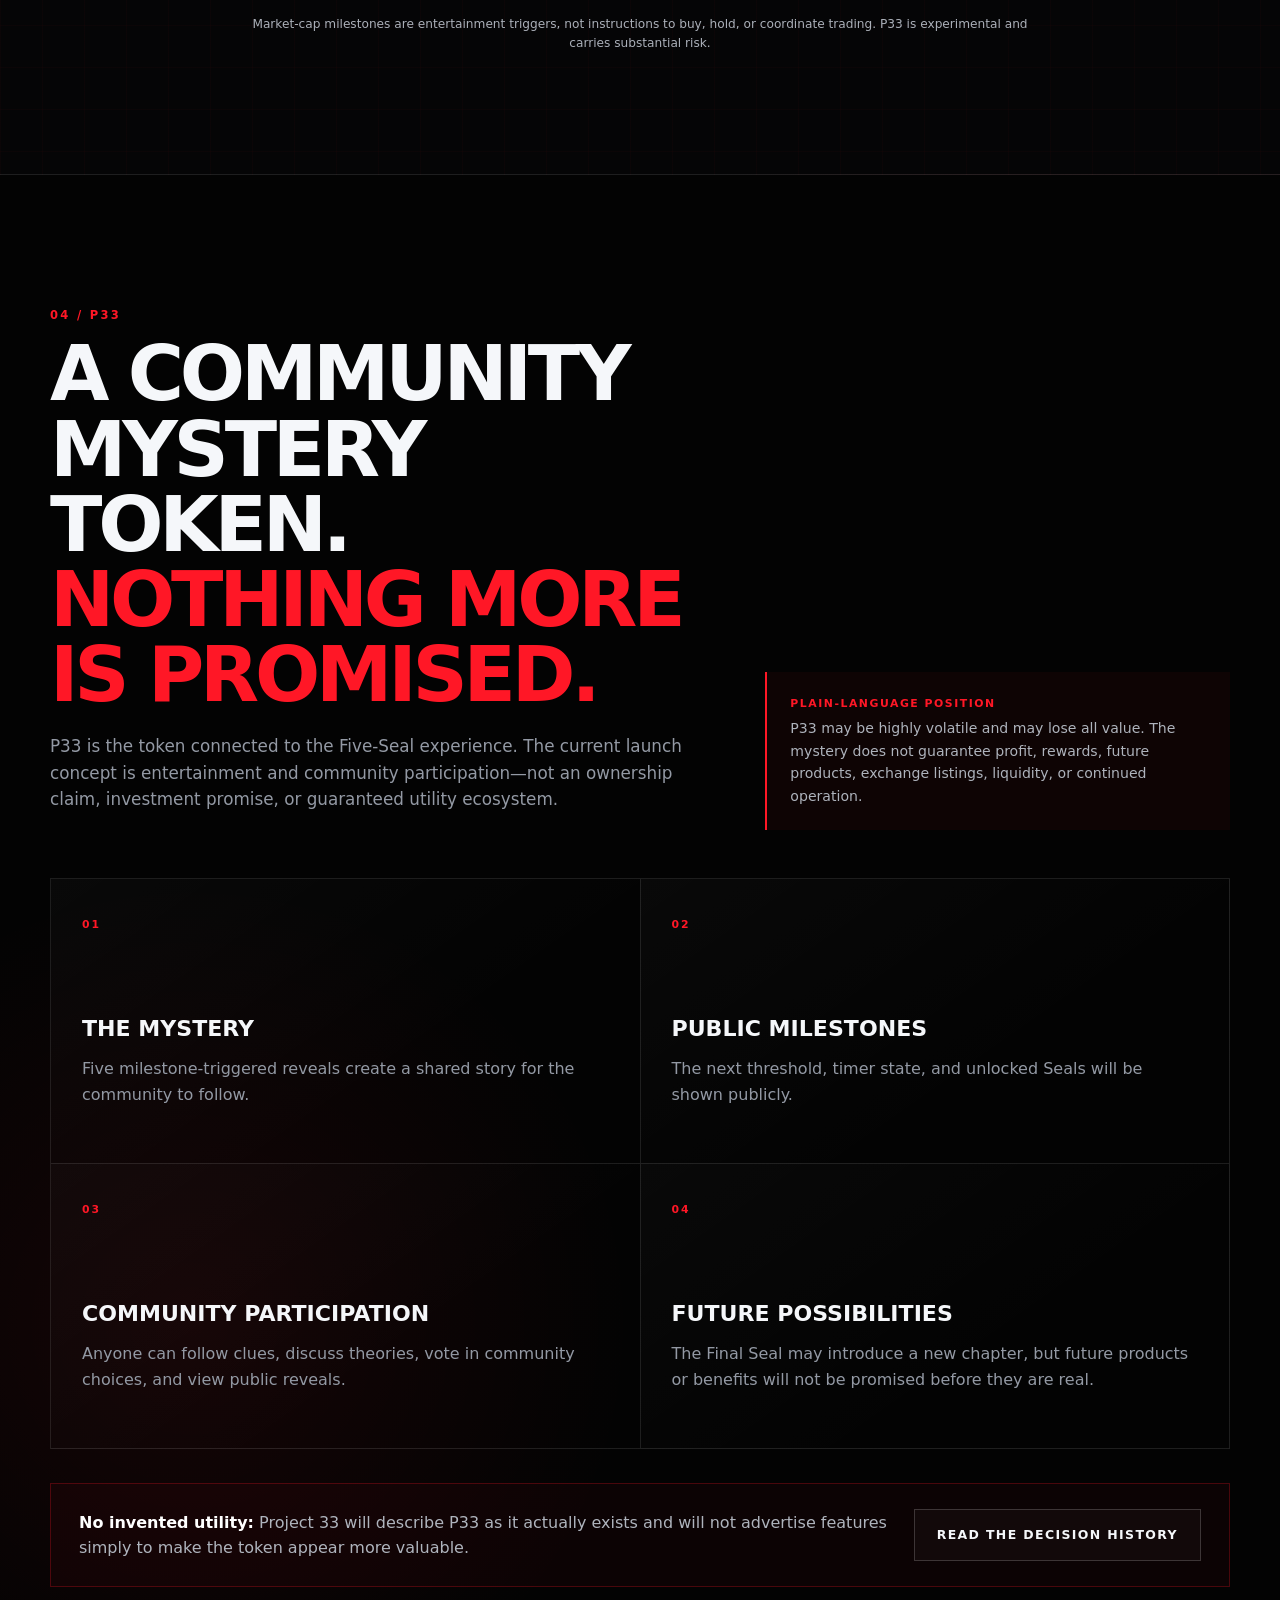
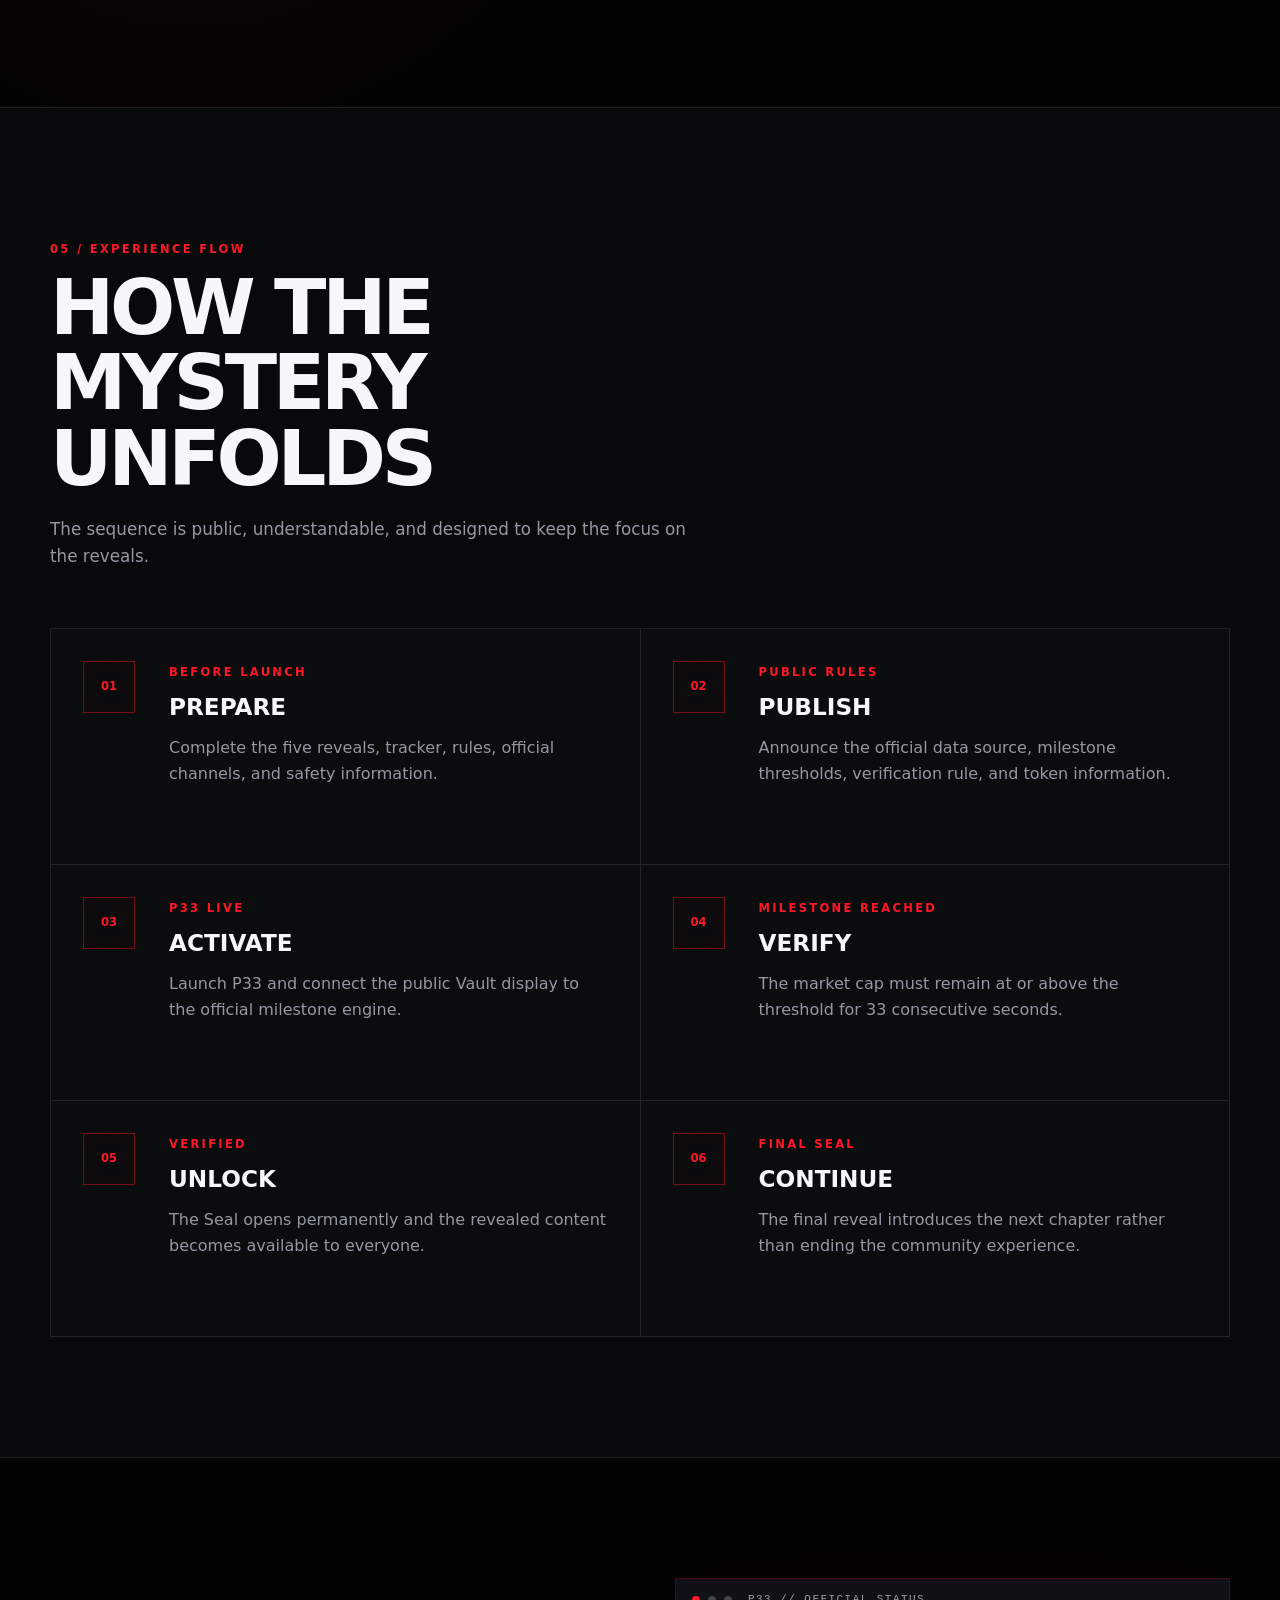
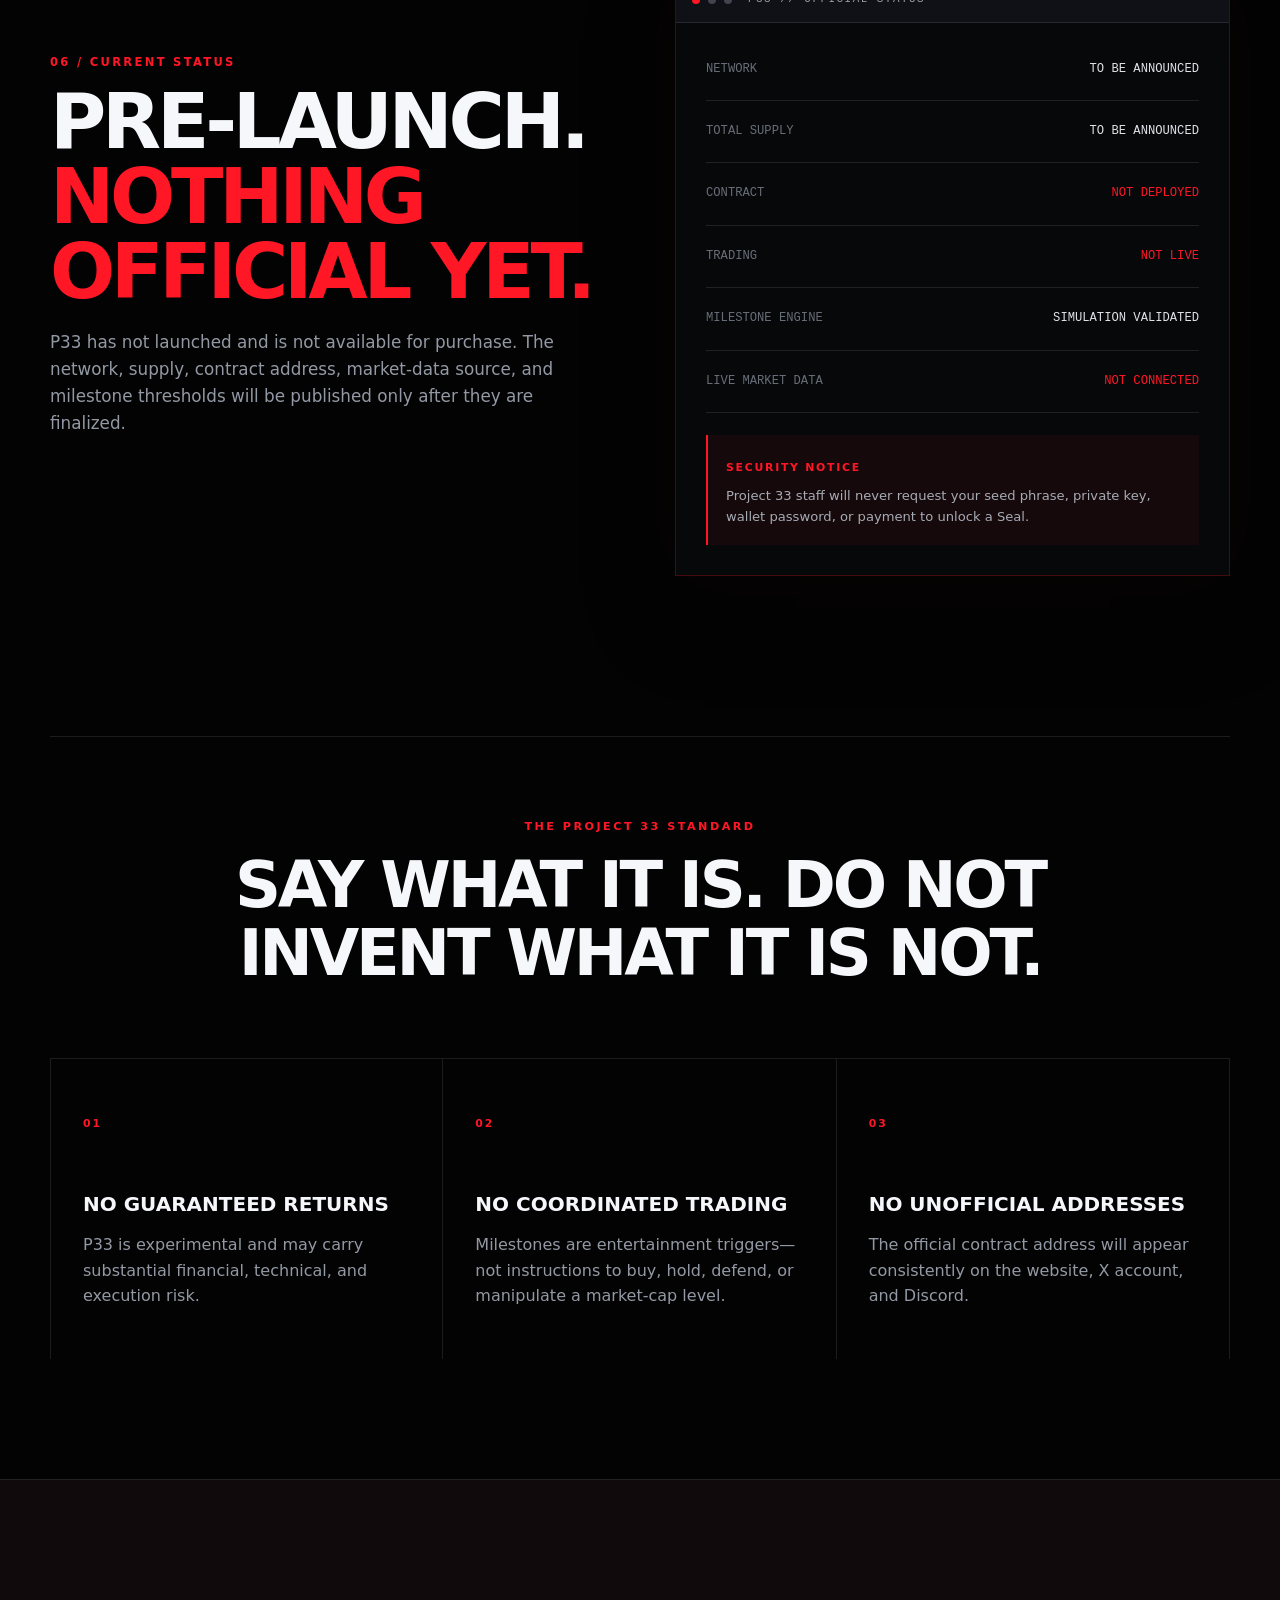
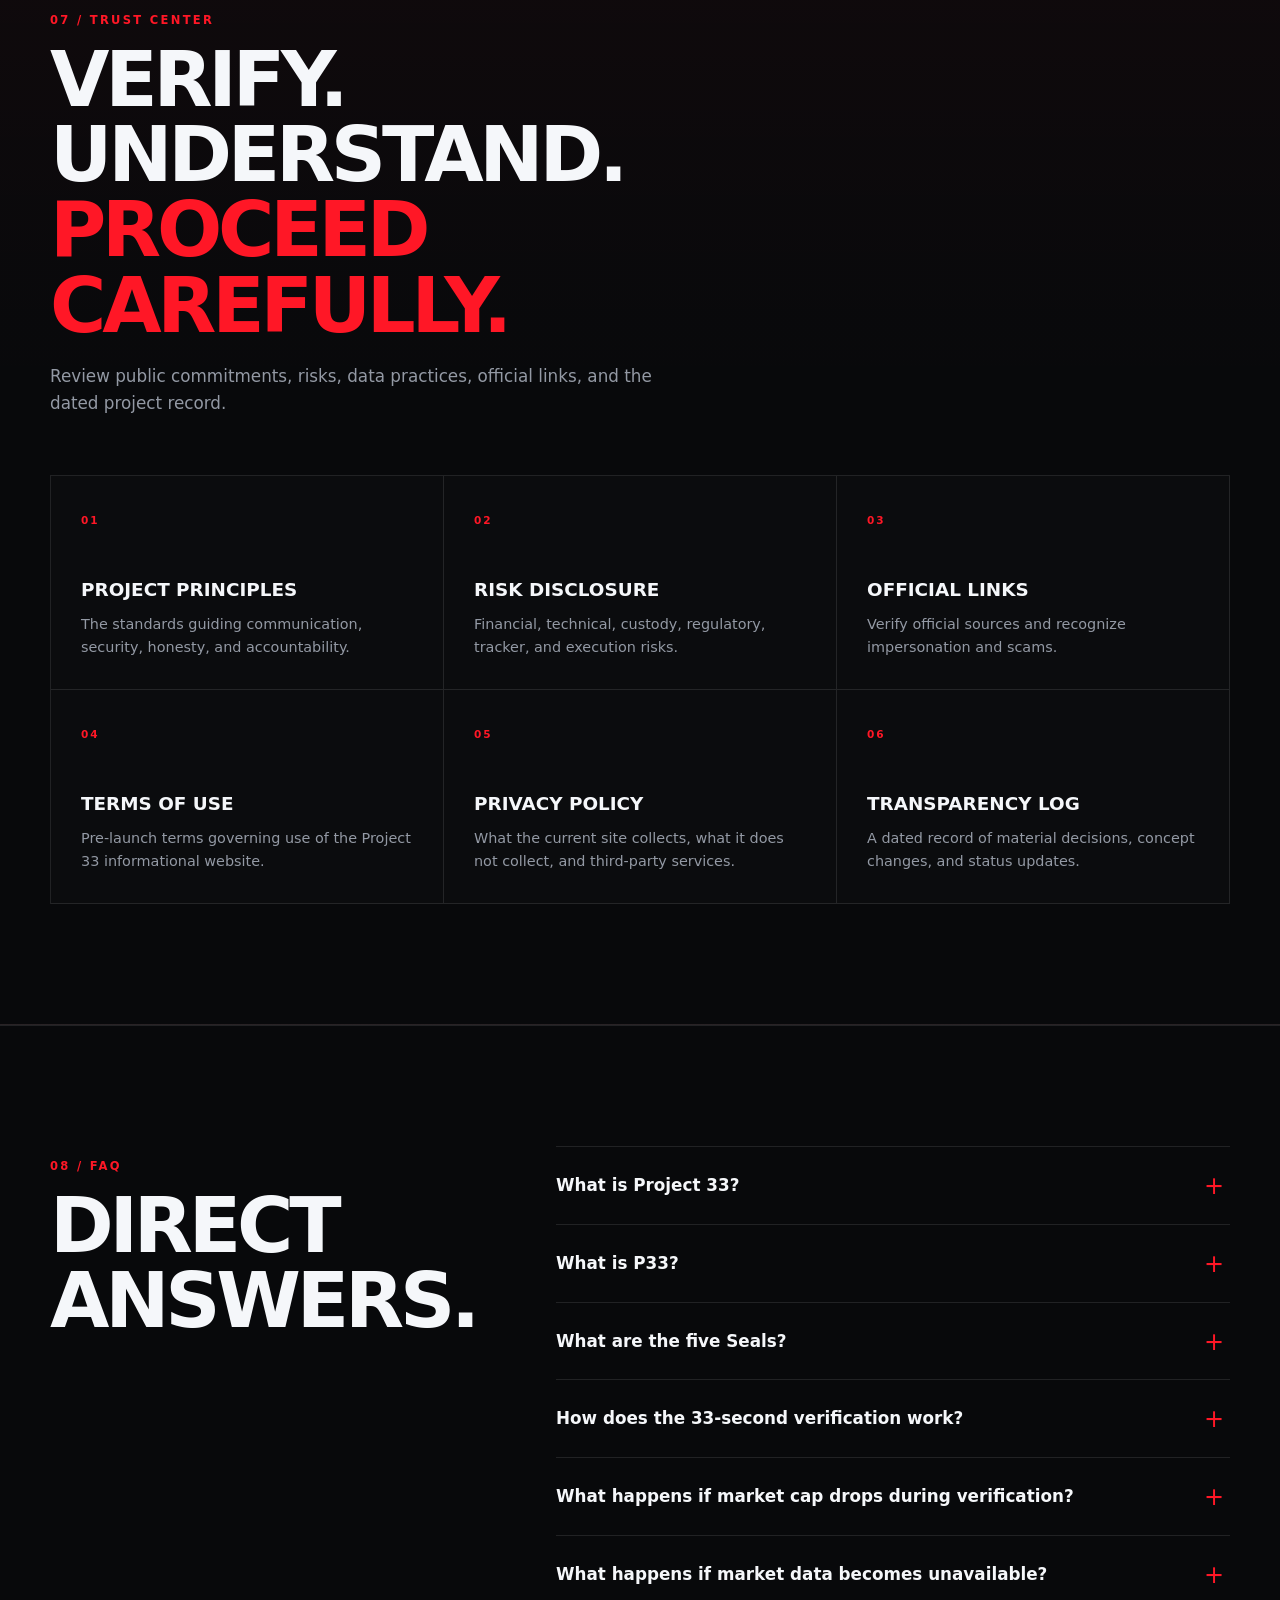
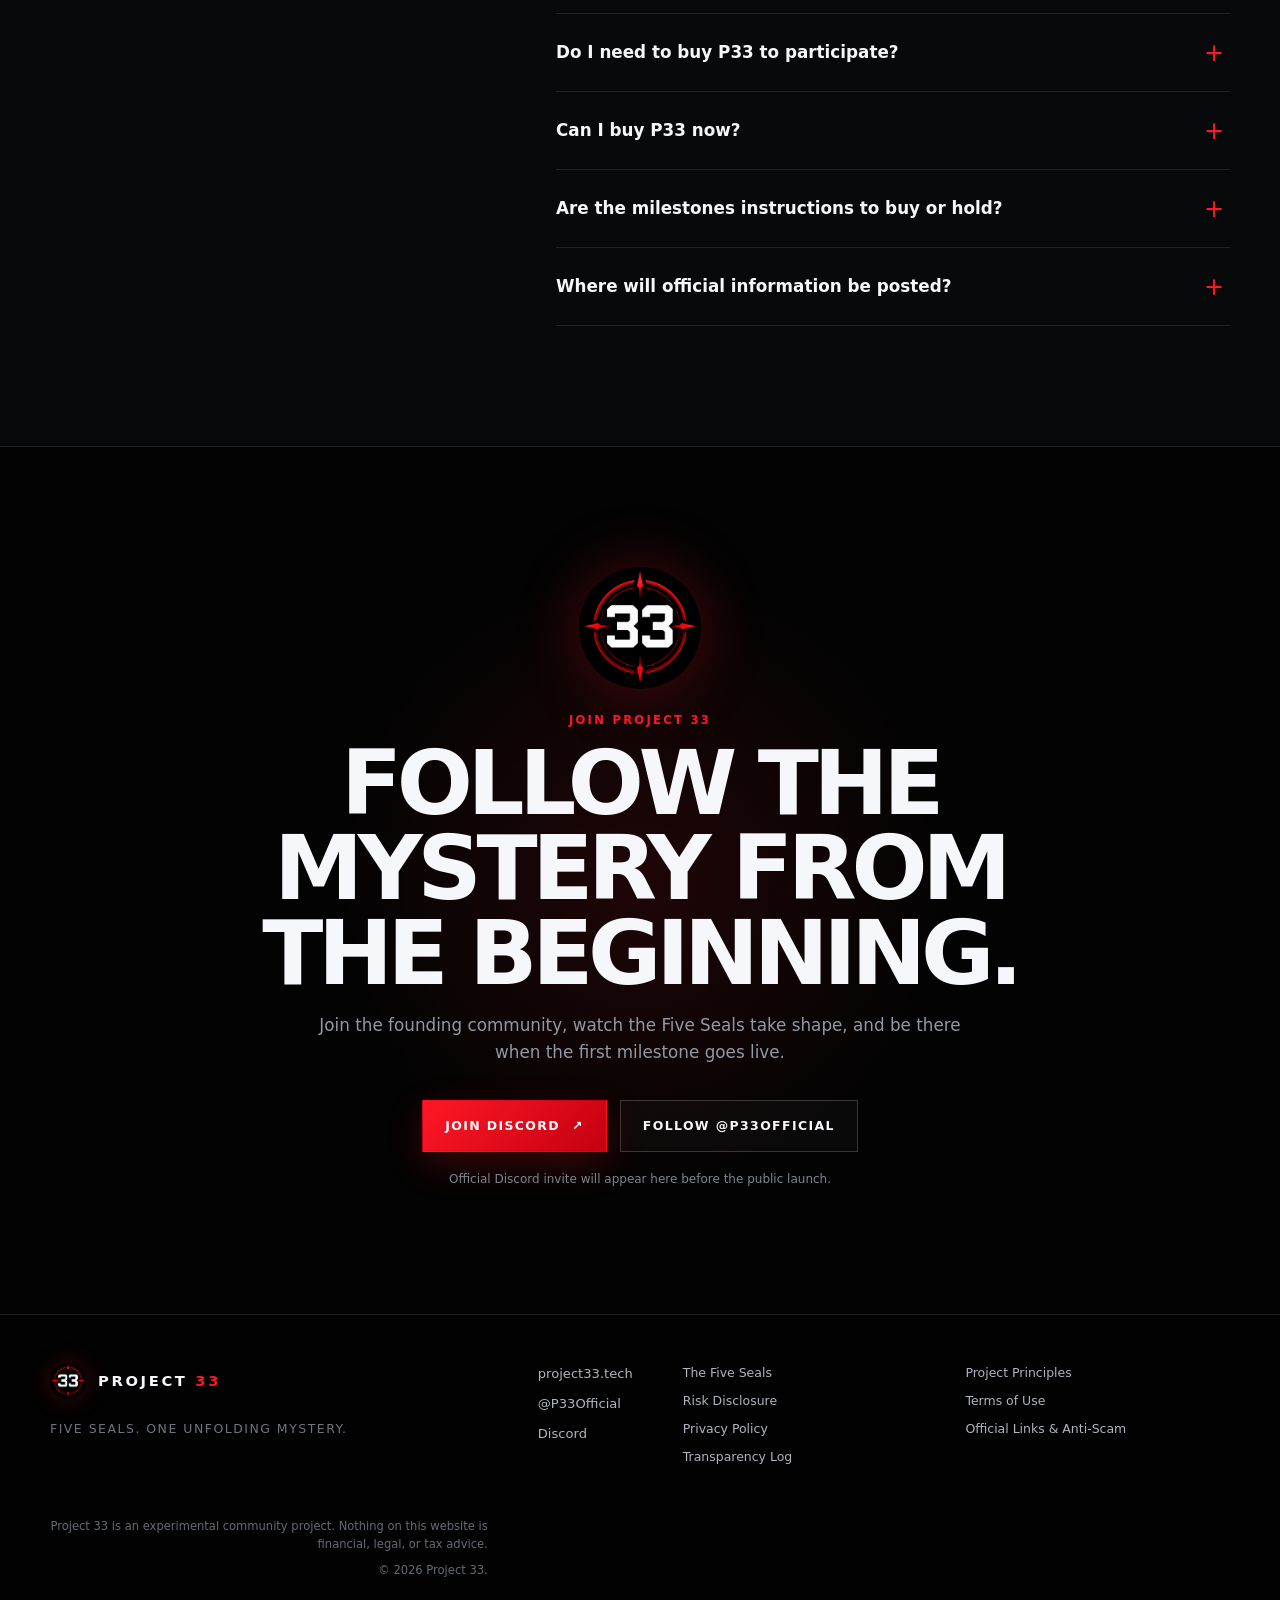
==== commit 9674c973: "Add files via upload" ====
--- a/index.html
+++ b/index.html
@@ -5,17 +5,17 @@
   <meta name="viewport" content="width=device-width, initial-scale=1">
   <meta name="theme-color" content="#050505">
 
-  <title>Project 33 — Build Real Things in Public</title>
-  <meta name="description" content="Project 33 is a community-powered build lab that turns selected ideas into real releases through focused 33-day missions.">
-  <meta property="og:title" content="Project 33 — Build Real Things in Public">
-  <meta property="og:description" content="A community-powered build lab creating real releases through focused 33-day missions.">
+  <title>Project 33 — Five Seals. One Unfolding Mystery.</title>
+  <meta name="description" content="P33 is a community mystery unfolding through five public milestones. Each milestone must hold for 33 seconds before the next Seal opens permanently.">
+  <meta property="og:title" content="Project 33 — Five Seals. One Unfolding Mystery.">
+  <meta property="og:description" content="Follow five milestone-driven Seals, a live 33-second verification ritual, and the mystery behind Project 33.">
   <meta property="og:type" content="website">
   <meta property="og:image" content="assets/project33-social-header.jpg">
   <meta property="og:url" content="https://project33.tech">
   <meta name="twitter:card" content="summary_large_image">
   <meta name="twitter:site" content="@P33Official">
-  <meta name="twitter:title" content="Project 33 — Build Real Things in Public">
-  <meta name="twitter:description" content="One focused mission at a time. Real work, public progress, and community participation.">
+  <meta name="twitter:title" content="Project 33 — Five Seals. One Unfolding Mystery.">
+  <meta name="twitter:description" content="Five Seals. Five public milestones. Thirty-three seconds to verify each unlock.">
   <meta name="twitter:image" content="assets/project33-social-header.jpg">
 
   <link rel="icon" href="assets/favicon-32.png">
@@ -28,7 +28,6 @@
 
 <body>
   <a class="skip-link" href="#main">Skip to content</a>
-
   <div class="noise" aria-hidden="true"></div>
   <div class="top-line" aria-hidden="true"></div>
 
@@ -46,10 +45,10 @@
 
       <nav id="site-nav" class="site-nav" aria-label="Main navigation">
         <a href="#mission">Purpose</a>
-        <a href="#missions">Missions</a>
+        <a href="#missions">Plan</a>
         <a href="#seals">Seals</a>
-        <a href="#utility">P33</a>
-        <a href="#protocol">Protocol</a>
+        <a href="#p33">P33</a>
+        <a href="#token">Status</a>
         <a class="trust-nav" href="#trust">Trust</a>
         <a href="#faq">FAQ</a>
         <a class="nav-cta" data-discord-link href="#community">Join Discord</a>
@@ -64,75 +63,46 @@
 
       <div class="container hero-layout">
         <div class="hero-copy reveal">
-          <div class="eyebrow">
-            <span class="pulse-dot"></span>
-            PRE-LAUNCH SYSTEM ONLINE
-          </div>
-
-          <h1>
-            <span>33 DAYS.</span>
-            <span class="accent">ONE LAUNCH.</span>
-          </h1>
-
+          <div class="eyebrow"><span class="pulse-dot"></span>PRE-LAUNCH MYSTERY ONLINE</div>
+          <h1><span>FIVE SEALS.</span><span class="accent">ONE UNFOLDING MYSTERY.</span></h1>
           <p class="hero-intro">
-            Project 33 is a community-powered build lab that turns selected ideas
-            into real, usable releases through focused 33-day missions.
+            P33 is a community mystery unfolding through five public market-cap milestones.
+            Each milestone must remain verified for 33 seconds before the next Seal opens permanently.
           </p>
-
           <div class="hero-actions">
-            <a class="button button-primary" data-discord-link href="#community">
-              Join the community
-              <span aria-hidden="true">↗</span>
-            </a>
-            <a class="button button-secondary" data-x-link href="https://x.com/P33Official">
-              Follow on X
-            </a>
-          </div>
-
+            <a class="button button-primary" data-discord-link href="#community">Join the community <span aria-hidden="true">↗</span></a>
+            <a class="button button-secondary" href="seals.html">How the Seals work</a>
+          </div>
           <div class="trust-row" aria-label="Project principles">
-            <span>Transparent milestones</span>
-            <span>Public documentation</span>
+            <span>Automated 33-second verification</span>
+            <span>Permanent public unlocks</span>
             <span>No guaranteed returns</span>
           </div>
         </div>
 
         <div class="hero-visual reveal delay-1">
           <div class="orbital-card">
-            <div class="orbit orbit-one"></div>
-            <div class="orbit orbit-two"></div>
-            <div class="radar-line"></div>
+            <div class="orbit orbit-one"></div><div class="orbit orbit-two"></div><div class="radar-line"></div>
             <img src="assets/project33-logo.png" alt="Project 33 logo">
-            <div class="status-chip">
-              <span></span>
-              MISSION 000
-            </div>
+            <div class="status-chip"><span></span>FIVE SEALS LOCKED</div>
           </div>
         </div>
       </div>
 
       <div class="container status-panel reveal delay-2">
         <div class="status-main">
-          <p class="label">MISSION STATUS</p>
-          <h2>BUILD THE MACHINE</h2>
-          <p>Assemble the team, define P33, establish controls, and prepare Mission 001 before the public countdown begins.</p>
-        </div>
-
-        <div class="countdown" aria-live="polite">
-          <div class="countdown-value" id="countdown-value">NOT STARTED</div>
-          <div class="countdown-label" id="countdown-label">DAY 00 OF 33</div>
-        </div>
-
+          <p class="label">CURRENT PHASE</p>
+          <h2>PREPARE THE MYSTERY</h2>
+          <p>Finalize the five reveals, publish the rules, connect live market data, and prepare the public tracker.</p>
+        </div>
+        <div class="countdown" aria-label="Current Seal status">
+          <div class="countdown-value">5 / 5</div>
+          <div class="countdown-label">SEALS LOCKED</div>
+        </div>
         <div class="member-progress">
-          <div class="progress-header">
-            <span>FOUNDING COMMUNITY</span>
-            <strong><span id="member-count">0</span> / <span id="member-goal">333</span></strong>
-          </div>
-          <div class="progress-track" role="progressbar" aria-label="Founding community progress" aria-valuemin="0" aria-valuemax="333" aria-valuenow="0">
-            <div class="progress-fill" id="progress-fill"></div>
-          </div>
-          <p id="member-counter-status" class="member-counter-status" aria-live="polite">
-            Checking the official Project 33 Discord…
-          </p>
+          <div class="progress-header"><span>FOUNDING COMMUNITY</span><strong><span id="member-count">0</span> / <span id="member-goal">333</span></strong></div>
+          <div class="progress-track" role="progressbar" aria-label="Founding community progress" aria-valuemin="0" aria-valuemax="333" aria-valuenow="0"><div class="progress-fill" id="progress-fill"></div></div>
+          <p id="member-counter-status" class="member-counter-status" aria-live="polite">Checking the official Project 33 Discord…</p>
         </div>
       </div>
     </section>
@@ -141,47 +111,15 @@
       <div class="container build-lab-layout">
         <div class="build-lab-statement reveal">
           <p class="section-number">01 / PURPOSE</p>
-          <h2>Build real things.<br><span>Build them in public.</span></h2>
-          <p>
-            Project 33 is designed to produce useful releases—not simply launch a token.
-            Each mission begins with one clear objective, follows a visible plan, and ends
-            with a real deliverable and a public report.
-          </p>
-          <div class="purpose-badge">Working purpose adopted</div>
-        </div>
-
+          <h2>A mystery built<br><span>for the community.</span></h2>
+          <p>Project 33 is creating a simple shared experience: watch the milestones, follow the timer, open the Seals, investigate the clues, and discover what comes next.</p>
+          <div class="purpose-badge">Current concept adopted</div>
+        </div>
         <div class="build-pillars">
-          <article class="build-pillar reveal">
-            <span>01</span>
-            <div>
-              <h3>Focused 33-day missions</h3>
-              <p>Each public mission uses a defined scope, roadmap, milestones, and completion criteria.</p>
-            </div>
-          </article>
-
-          <article class="build-pillar reveal delay-1">
-            <span>02</span>
-            <div>
-              <h3>Real deliverables</h3>
-              <p>Missions are intended to produce tools, products, resources, experiences, or other useful releases.</p>
-            </div>
-          </article>
-
-          <article class="build-pillar reveal delay-2">
-            <span>03</span>
-            <div>
-              <h3>Visible progress</h3>
-              <p>Decisions, revisions, setbacks, security considerations, and outcomes are documented instead of hidden.</p>
-            </div>
-          </article>
-
-          <article class="build-pillar reveal">
-            <span>04</span>
-            <div>
-              <h3>Community participation</h3>
-              <p>Members can contribute ideas, feedback, testing, research, design, documentation, moderation, and development.</p>
-            </div>
-          </article>
+          <article class="build-pillar reveal"><span>01</span><div><h3>Follow public milestones</h3><p>Each Seal has a published market-cap threshold that the entire community can see.</p></div></article>
+          <article class="build-pillar reveal delay-1"><span>02</span><div><h3>Watch the verification</h3><p>Reaching a milestone begins an automated 33-second countdown visible to everyone.</p></div></article>
+          <article class="build-pillar reveal delay-2"><span>03</span><div><h3>Investigate together</h3><p>Unlocked Seals contain transmissions, clues, choices, rewards, and new pieces of the mystery.</p></div></article>
+          <article class="build-pillar reveal"><span>04</span><div><h3>Discover the next chapter</h3><p>The Final Seal reveals where Project 33 goes after the first mystery concludes.</p></div></article>
         </div>
       </div>
     </section>
@@ -189,57 +127,29 @@
     <section id="missions" class="section section-mission-system">
       <div class="container">
         <div class="section-heading compact reveal">
-          <p class="section-number">02 / MISSION SYSTEM</p>
-          <h2>One mission.<br><span>One measurable outcome.</span></h2>
-          <p>Project 33 is built as an ongoing mission system. Launching P33 is the first public mission—not the final purpose of the project.</p>
-        </div>
-
+          <p class="section-number">02 / THE PLAN</p>
+          <h2>Prepare. Launch.<br><span>Let it unfold.</span></h2>
+          <p>The public plan is intentionally straightforward. No complicated utility system is required to participate in the mystery.</p>
+        </div>
         <div class="mission-system-grid">
           <article class="mission-phase current reveal">
-            <span class="phase-status">Current private phase</span>
-            <span class="phase-number">MISSION 000</span>
-            <h3>Build the Machine</h3>
-            <p>Create the foundation required to run Project 33 responsibly.</p>
-            <ul>
-              <li>Assemble the founding team</li>
-              <li>Define P33’s intended utility</li>
-              <li>Assign roles and controls</li>
-              <li>Select the network and architecture</li>
-              <li>Complete legal and security preparation</li>
-            </ul>
+            <span class="phase-status">Current phase</span><span class="phase-number">PHASE 01</span><h3>Prepare</h3>
+            <p>Build the experience before P33 is live.</p>
+            <ul><li>Prepare all five Seal reveals</li><li>Validate the 33-second engine</li><li>Select the official market-data source</li><li>Publish clear rules and risk language</li><li>Grow the founding community</li></ul>
           </article>
-
           <article class="mission-phase reveal delay-1">
-            <span class="phase-status">First public mission</span>
-            <span class="phase-number">MISSION 001</span>
-            <h3>Launch P33</h3>
-            <p>Design, develop, verify, and responsibly launch P33 through a documented 33-day campaign.</p>
-            <ul>
-              <li>Public milestones</li>
-              <li>Contract development and review</li>
-              <li>Launch-day utility</li>
-              <li>Official verification and disclosure</li>
-              <li>Post-launch report</li>
-            </ul>
+            <span class="phase-status">Launch phase</span><span class="phase-number">PHASE 02</span><h3>Activate</h3>
+            <p>Publish the official P33 launch information and activate the milestone tracker.</p>
+            <ul><li>Publish the verified contract address</li><li>Announce the official data source</li><li>Publish all five milestones</li><li>Activate the live status display</li><li>Begin the mystery</li></ul>
           </article>
-
           <article class="mission-phase reveal delay-2">
-            <span class="phase-status">Future missions</span>
-            <span class="phase-number">MISSION 002+</span>
-            <h3>Build With It</h3>
-            <p>Use the Project 33 ecosystem to help select and produce useful future releases.</p>
-            <ul>
-              <li>Community tools</li>
-              <li>Educational resources</li>
-              <li>Open-source projects</li>
-              <li>Products and experiences</li>
-              <li>Community-selected initiatives</li>
-            </ul>
+            <span class="phase-status">Community phase</span><span class="phase-number">PHASE 03</span><h3>Unfold</h3>
+            <p>Open each Seal as its milestone completes the verification rule.</p>
+            <ul><li>Reveal The Signal</li><li>Investigate The Black File</li><li>Make The Choice</li><li>Receive The Drop</li><li>Open The Final Reveal</li></ul>
           </article>
         </div>
       </div>
     </section>
-
 
     <section id="seals" class="section section-seals">
       <div class="container">
@@ -247,203 +157,58 @@
           <div class="section-heading compact reveal">
             <p class="section-number">03 / THE P33 MYSTERY</p>
             <h2>Five seals.<br><span>One unfolding mystery.</span></h2>
-            <p>
-              P33 will launch with five locked reveals. Each seal is connected to a public
-              market-cap milestone and opens only after that milestone completes a 33-second verification.
-            </p>
-          </div>
-
-          <div class="verification-emblem reveal delay-1" aria-label="33-second verification rule">
-            <strong>33</strong>
-            <span>SECONDS<br>TO VERIFY</span>
-          </div>
-        </div>
-
+            <p>P33 will launch with five locked reveals. Each Seal is connected to a public market-cap milestone and opens only after that milestone completes a 33-second verification.</p>
+          </div>
+          <div class="verification-emblem reveal delay-1" aria-label="33-second verification rule"><strong>33</strong><span>SECONDS<br>TO VERIFY</span></div>
+        </div>
         <div class="unlock-flow" aria-label="How a seal unlocks">
-          <article class="unlock-step reveal">
-            <span>01</span>
-            <h3>Reach the milestone</h3>
-            <p>The live P33 market cap reaches the published threshold for the next seal.</p>
-          </article>
-          <article class="unlock-step reveal delay-1">
-            <span>02</span>
-            <h3>Start the countdown</h3>
-            <p>An automated tracker begins a visible 33-second verification timer.</p>
-          </article>
-          <article class="unlock-step reveal delay-2">
-            <span>03</span>
-            <h3>Maintain the level</h3>
-            <p>If market cap falls below the milestone, the timer resets. A data outage pauses it.</p>
-          </article>
-          <article class="unlock-step reveal">
-            <span>04</span>
-            <h3>Open the seal</h3>
-            <p>After 33 verified seconds, the seal opens permanently and the next mystery begins.</p>
-          </article>
-        </div>
-
+          <article class="unlock-step reveal"><span>01</span><h3>Reach the milestone</h3><p>The live P33 market cap reaches the published threshold for the next Seal.</p></article>
+          <article class="unlock-step reveal delay-1"><span>02</span><h3>Start the countdown</h3><p>An automated tracker begins a visible 33-second verification timer.</p></article>
+          <article class="unlock-step reveal delay-2"><span>03</span><h3>Maintain the level</h3><p>If market cap falls below the milestone, the timer resets. A data outage pauses it.</p></article>
+          <article class="unlock-step reveal"><span>04</span><h3>Open the Seal</h3><p>After 33 verified seconds, the Seal opens permanently and the next mystery begins.</p></article>
+        </div>
         <div class="seal-deck">
-          <article class="seal-card reveal">
-            <div class="seal-card-top"><span>SEAL 01</span><span class="seal-status">LOCKED</span></div>
-            <div class="seal-glyph">I</div>
-            <h3>The Signal</h3>
-            <p>The opening transmission and the first clue in the Project 33 mystery.</p>
-          </article>
-          <article class="seal-card reveal delay-1">
-            <div class="seal-card-top"><span>SEAL 02</span><span class="seal-status">LOCKED</span></div>
-            <div class="seal-glyph">II</div>
-            <h3>The Black File</h3>
-            <p>A classified-style release filled with details for the community to investigate.</p>
-          </article>
-          <article class="seal-card reveal delay-2">
-            <div class="seal-card-top"><span>SEAL 03</span><span class="seal-status">LOCKED</span></div>
-            <div class="seal-glyph">III</div>
-            <h3>The Choice</h3>
-            <p>A community decision that determines which path opens next.</p>
-          </article>
-          <article class="seal-card reveal">
-            <div class="seal-card-top"><span>SEAL 04</span><span class="seal-status">LOCKED</span></div>
-            <div class="seal-glyph">IV</div>
-            <h3>The Drop</h3>
-            <p>A reward, experience, or digital release created for the Project 33 community.</p>
-          </article>
-          <article class="seal-card seal-card-final reveal delay-1">
-            <div class="seal-card-top"><span>FINAL SEAL</span><span class="seal-status">LOCKED</span></div>
-            <div class="seal-glyph">V</div>
-            <h3>The Final Reveal</h3>
-            <p>The next chapter of Project 33—and the reason the five-seal journey existed.</p>
-          </article>
-        </div>
-
-        <div class="seals-bottom reveal">
-          <div>
-            <strong>Simple by design.</strong>
-            <p>The seals are a public community experience. No purchase is required to view unlocked reveals or join the investigation.</p>
-          </div>
-          <a class="button button-secondary" href="seals.html">See how the seals work</a>
-        </div>
-
-        <p class="seals-market-note reveal">
-          Market-cap milestones are entertainment triggers, not instructions to buy, hold, or coordinate trading.
-          P33 is experimental and carries substantial risk.
-        </p>
-      </div>
-    </section>
-
-    <section id="utility" class="section section-utility">
+          <article class="seal-card reveal"><div class="seal-card-top"><span>SEAL 01</span><span class="seal-status">LOCKED</span></div><div class="seal-glyph">I</div><h3>The Signal</h3><p>The opening transmission and the first clue in the Project 33 mystery.</p></article>
+          <article class="seal-card reveal delay-1"><div class="seal-card-top"><span>SEAL 02</span><span class="seal-status">LOCKED</span></div><div class="seal-glyph">II</div><h3>The Black File</h3><p>A classified-style release filled with details for the community to investigate.</p></article>
+          <article class="seal-card reveal delay-2"><div class="seal-card-top"><span>SEAL 03</span><span class="seal-status">LOCKED</span></div><div class="seal-glyph">III</div><h3>The Choice</h3><p>A community decision that determines which path opens next.</p></article>
+          <article class="seal-card reveal"><div class="seal-card-top"><span>SEAL 04</span><span class="seal-status">LOCKED</span></div><div class="seal-glyph">IV</div><h3>The Drop</h3><p>A reward, experience, or digital release created for the Project 33 community.</p></article>
+          <article class="seal-card seal-card-final reveal delay-1"><div class="seal-card-top"><span>FINAL SEAL</span><span class="seal-status">LOCKED</span></div><div class="seal-glyph">V</div><h3>The Final Reveal</h3><p>The next chapter of Project 33—and the reason the five-Seal journey existed.</p></article>
+        </div>
+        <div class="seals-bottom reveal"><div><strong>Simple by design.</strong><p>The Seals are a public community experience. No purchase is required to view unlocked reveals or join the investigation.</p></div><a class="button button-secondary" href="seals.html">See how the Seals work</a></div>
+        <p class="seals-market-note reveal">Market-cap milestones are entertainment triggers, not instructions to buy, hold, or coordinate trading. P33 is experimental and carries substantial risk.</p>
+      </div>
+    </section>
+
+    <section id="p33" class="section section-utility">
       <div class="container">
         <div class="utility-intro">
           <div class="section-heading reveal">
             <p class="section-number">04 / P33</p>
-            <h2>A participation token.<br><span>Not the final product.</span></h2>
-            <p>
-              P33 is intended to connect the community to Project 33 missions through
-              access, input, contribution recognition, and useful community benefits.
-            </p>
-          </div>
-
-          <div class="utility-working-model reveal delay-1">
-            <strong>Working model</strong>
-            These functions are not final. They remain subject to team approval and legal,
-            technical, security, and operational review before launch.
-          </div>
-        </div>
-
+            <h2>A community mystery token.<br><span>Nothing more is promised.</span></h2>
+            <p>P33 is the token connected to the Five-Seal experience. The current launch concept is entertainment and community participation—not an ownership claim, investment promise, or guaranteed utility ecosystem.</p>
+          </div>
+          <div class="utility-working-model reveal delay-1"><strong>Plain-language position</strong>P33 may be highly volatile and may lose all value. The mystery does not guarantee profit, rewards, future products, exchange listings, liquidity, or continued operation.</div>
+        </div>
         <div class="utility-grid">
-          <article class="utility-card reveal">
-            <span class="utility-number">01</span>
-            <h3>Mission Access</h3>
-            <p>Optional access to builder spaces, early testing, development previews, workshops, and selected mission experiences.</p>
-          </article>
-
-          <article class="utility-card reveal delay-1">
-            <span class="utility-number">02</span>
-            <h3>Community Participation</h3>
-            <p>Proposal submission, community signaling, feature feedback, mission-category input, and other structured participation.</p>
-          </article>
-
-          <article class="utility-card reveal">
-            <span class="utility-number">03</span>
-            <h3>Contribution Recognition</h3>
-            <p>Recognition or rewards for verified work such as development, testing, design, documentation, research, translation, and moderation.</p>
-          </article>
-
-          <article class="utility-card reveal delay-1">
-            <span class="utility-number">04</span>
-            <h3>Community Benefits</h3>
-            <p>Potential access to completed tools, releases, merchandise, events, licenses, roles, or mission-specific benefits that can actually be delivered.</p>
-          </article>
-        </div>
-
-        <div class="utility-bottom reveal">
-          <p><strong>Launch requirement:</strong> P33 should have meaningful, operational utility at or near launch—not only a promise of future usefulness.</p>
-          <a class="button button-secondary" href="utility.html">Read the utility specification</a>
-        </div>
+          <article class="utility-card reveal"><span class="utility-number">01</span><h3>The Mystery</h3><p>Five milestone-triggered reveals create a shared story for the community to follow.</p></article>
+          <article class="utility-card reveal delay-1"><span class="utility-number">02</span><h3>Public Milestones</h3><p>The next threshold, timer state, and unlocked Seals will be shown publicly.</p></article>
+          <article class="utility-card reveal"><span class="utility-number">03</span><h3>Community Participation</h3><p>Anyone can follow clues, discuss theories, vote in community choices, and view public reveals.</p></article>
+          <article class="utility-card reveal delay-1"><span class="utility-number">04</span><h3>Future Possibilities</h3><p>The Final Seal may introduce a new chapter, but future products or benefits will not be promised before they are real.</p></article>
+        </div>
+        <div class="utility-bottom reveal"><p><strong>No invented utility:</strong> Project 33 will describe P33 as it actually exists and will not advertise features simply to make the token appear more valuable.</p><a class="button button-secondary" href="transparency.html">Read the decision history</a></div>
       </div>
     </section>
 
     <section id="protocol" class="section section-protocol">
       <div class="container">
-        <div class="section-heading compact reveal">
-          <p class="section-number">05 / LAUNCH PROTOCOL</p>
-          <h2>The 33-day build sequence</h2>
-          <p>The countdown is a framework for execution—not a reason to rush unsafe decisions.</p>
-        </div>
-
+        <div class="section-heading compact reveal"><p class="section-number">05 / EXPERIENCE FLOW</p><h2>How the mystery unfolds</h2><p>The sequence is public, understandable, and designed to keep the focus on the reveals.</p></div>
         <div class="timeline">
-          <article class="timeline-item reveal">
-            <div class="timeline-marker">01</div>
-            <div>
-              <p class="timeline-days">DAYS 01–05</p>
-              <h3>Foundation</h3>
-              <p>Finalize the brand, choose the network, define the purpose, and publish the project principles.</p>
-            </div>
-          </article>
-
-          <article class="timeline-item reveal">
-            <div class="timeline-marker">02</div>
-            <div>
-              <p class="timeline-days">DAYS 06–10</p>
-              <h3>Token Design</h3>
-              <p>Set supply, allocations, liquidity structure, administrative controls, and risk disclosures.</p>
-            </div>
-          </article>
-
-          <article class="timeline-item reveal">
-            <div class="timeline-marker">03</div>
-            <div>
-              <p class="timeline-days">DAYS 11–16</p>
-              <h3>Development</h3>
-              <p>Build and test the contract, document every function, and prepare the public repository.</p>
-            </div>
-          </article>
-
-          <article class="timeline-item reveal">
-            <div class="timeline-marker">04</div>
-            <div>
-              <p class="timeline-days">DAYS 17–21</p>
-              <h3>Verification</h3>
-              <p>Review security, fix issues, verify the final process, and publish wallet and allocation details.</p>
-            </div>
-          </article>
-
-          <article class="timeline-item reveal">
-            <div class="timeline-marker">05</div>
-            <div>
-              <p class="timeline-days">DAYS 22–27</p>
-              <h3>Launch Preparation</h3>
-              <p>Complete the website, official channels, anti-scam guidance, launch instructions, and liquidity plan.</p>
-            </div>
-          </article>
-
-          <article class="timeline-item reveal">
-            <div class="timeline-marker">06</div>
-            <div>
-              <p class="timeline-days">DAYS 28–33</p>
-              <h3>Final Review & Launch</h3>
-              <p>Deploy, verify, publish official information, open the launch, and document the outcome.</p>
-            </div>
-          </article>
+          <article class="timeline-item reveal"><div class="timeline-marker">01</div><div><p class="timeline-days">BEFORE LAUNCH</p><h3>Prepare</h3><p>Complete the five reveals, tracker, rules, official channels, and safety information.</p></div></article>
+          <article class="timeline-item reveal"><div class="timeline-marker">02</div><div><p class="timeline-days">PUBLIC RULES</p><h3>Publish</h3><p>Announce the official data source, milestone thresholds, verification rule, and token information.</p></div></article>
+          <article class="timeline-item reveal"><div class="timeline-marker">03</div><div><p class="timeline-days">P33 LIVE</p><h3>Activate</h3><p>Launch P33 and connect the public Vault display to the official milestone engine.</p></div></article>
+          <article class="timeline-item reveal"><div class="timeline-marker">04</div><div><p class="timeline-days">MILESTONE REACHED</p><h3>Verify</h3><p>The market cap must remain at or above the threshold for 33 consecutive seconds.</p></div></article>
+          <article class="timeline-item reveal"><div class="timeline-marker">05</div><div><p class="timeline-days">VERIFIED</p><h3>Unlock</h3><p>The Seal opens permanently and the revealed content becomes available to everyone.</p></div></article>
+          <article class="timeline-item reveal"><div class="timeline-marker">06</div><div><p class="timeline-days">FINAL SEAL</p><h3>Continue</h3><p>The final reveal introduces the next chapter rather than ending the community experience.</p></div></article>
         </div>
       </div>
     </section>
@@ -451,173 +216,64 @@
     <section id="token" class="section section-token">
       <div class="container token-layout">
         <div class="section-heading reveal">
-          <p class="section-number">06 / TOKEN STATUS</p>
-          <h2>Purpose before deployment.<br><span>Nothing deployed yet.</span></h2>
-          <p>
-            P33 is currently a proposed participation token for Project 33 missions.
-            Its network, supply, launch-day functions, allocations, controls, and contract
-            will be published only after they are finalized and reviewed.
-          </p>
-        </div>
-
+          <p class="section-number">06 / CURRENT STATUS</p>
+          <h2>Pre-launch.<br><span>Nothing official yet.</span></h2>
+          <p>P33 has not launched and is not available for purchase. The network, supply, contract address, market-data source, and milestone thresholds will be published only after they are finalized.</p>
+        </div>
         <div class="token-terminal reveal delay-1">
-          <div class="terminal-bar">
-            <span></span><span></span><span></span>
-            <p>P33 // OFFICIAL STATUS</p>
-          </div>
-
+          <div class="terminal-bar"><span></span><span></span><span></span><p>P33 // OFFICIAL STATUS</p></div>
           <dl>
-            <div>
-              <dt>NETWORK</dt>
-              <dd id="network-value">TO BE ANNOUNCED</dd>
-            </div>
-            <div>
-              <dt>TOTAL SUPPLY</dt>
-              <dd id="supply-value">TO BE ANNOUNCED</dd>
-            </div>
-            <div>
-              <dt>CONTRACT</dt>
-              <dd id="contract-value" class="danger">NOT DEPLOYED</dd>
-            </div>
-            <div>
-              <dt>TRADING</dt>
-              <dd class="danger">NOT LIVE</dd>
-            </div>
+            <div><dt>NETWORK</dt><dd id="network-value">TO BE ANNOUNCED</dd></div>
+            <div><dt>TOTAL SUPPLY</dt><dd id="supply-value">TO BE ANNOUNCED</dd></div>
+            <div><dt>CONTRACT</dt><dd id="contract-value" class="danger">NOT DEPLOYED</dd></div>
+            <div><dt>TRADING</dt><dd class="danger">NOT LIVE</dd></div>
+            <div><dt>MILESTONE ENGINE</dt><dd>SIMULATION VALIDATED</dd></div>
+            <div><dt>LIVE MARKET DATA</dt><dd class="danger">NOT CONNECTED</dd></div>
           </dl>
-
-          <div class="terminal-warning">
-            <strong>SECURITY NOTICE</strong>
-            <p>Project 33 staff will never request your seed phrase, private key, or wallet password.</p>
-          </div>
+          <div class="terminal-warning"><strong>SECURITY NOTICE</strong><p>Project 33 staff will never request your seed phrase, private key, wallet password, or payment to unlock a Seal.</p></div>
         </div>
       </div>
     </section>
 
     <section class="section section-principles">
       <div class="container">
-        <div class="principle-banner reveal">
-          <p>THE PROJECT 33 STANDARD</p>
-          <h2>Complete something real before promising something enormous.</h2>
-        </div>
-
+        <div class="principle-banner reveal"><p>THE PROJECT 33 STANDARD</p><h2>Say what it is. Do not invent what it is not.</h2></div>
         <div class="principle-list">
-          <div class="principle reveal">
-            <span>01</span>
-            <h3>No guaranteed returns</h3>
-            <p>P33 is experimental and may carry substantial financial and technical risk.</p>
-          </div>
-
-          <div class="principle reveal delay-1">
-            <span>02</span>
-            <h3>No hidden contract controls</h3>
-            <p>Administrative capabilities and ownership status will be disclosed before launch.</p>
-          </div>
-
-          <div class="principle reveal delay-2">
-            <span>03</span>
-            <h3>No unofficial addresses</h3>
-            <p>The verified contract will appear on this site and in the official Discord channels.</p>
-          </div>
-        </div>
-      </div>
-    </section>
-
+          <div class="principle reveal"><span>01</span><h3>No guaranteed returns</h3><p>P33 is experimental and may carry substantial financial, technical, and execution risk.</p></div>
+          <div class="principle reveal delay-1"><span>02</span><h3>No coordinated trading</h3><p>Milestones are entertainment triggers—not instructions to buy, hold, defend, or manipulate a market-cap level.</p></div>
+          <div class="principle reveal delay-2"><span>03</span><h3>No unofficial addresses</h3><p>The official contract address will appear consistently on the website, X account, and Discord.</p></div>
+        </div>
+      </div>
+    </section>
 
     <section id="trust" class="section trust-center-preview">
       <div class="container">
-        <div class="section-heading compact reveal">
-          <p class="section-number">07 / TRUST CENTER</p>
-          <h2>Verify. Understand.<br><span>Proceed carefully.</span></h2>
-          <p>Review the project’s public commitments, current risks, data practices, official links, and dated status record.</p>
-        </div>
-
+        <div class="section-heading compact reveal"><p class="section-number">07 / TRUST CENTER</p><h2>Verify. Understand.<br><span>Proceed carefully.</span></h2><p>Review public commitments, risks, data practices, official links, and the dated project record.</p></div>
         <div class="trust-preview-grid">
-          <a class="trust-preview-card reveal" href="principles.html">
-            <span>01</span><h3>Project Principles</h3>
-            <p>The standards guiding development, communication, security, and accountability.</p>
-          </a>
-          <a class="trust-preview-card reveal delay-1" href="risk-disclosure.html">
-            <span>02</span><h3>Risk Disclosure</h3>
-            <p>Financial, technical, custody, regulatory, cybersecurity, and execution risks.</p>
-          </a>
-          <a class="trust-preview-card reveal delay-2" href="official-links.html">
-            <span>03</span><h3>Official Links</h3>
-            <p>Verify official sources and learn how to recognize impersonation and scams.</p>
-          </a>
-          <a class="trust-preview-card reveal" href="terms.html">
-            <span>04</span><h3>Terms of Use</h3>
-            <p>Pre-launch terms governing use of the Project 33 informational website.</p>
-          </a>
-          <a class="trust-preview-card reveal delay-1" href="privacy.html">
-            <span>05</span><h3>Privacy Policy</h3>
-            <p>What the current site collects, what it does not collect, and third-party services.</p>
-          </a>
-          <a class="trust-preview-card reveal delay-2" href="transparency.html">
-            <span>06</span><h3>Transparency Log</h3>
-            <p>A dated public record of material milestones, decisions, and status changes.</p>
-          </a>
+          <a class="trust-preview-card reveal" href="principles.html"><span>01</span><h3>Project Principles</h3><p>The standards guiding communication, security, honesty, and accountability.</p></a>
+          <a class="trust-preview-card reveal delay-1" href="risk-disclosure.html"><span>02</span><h3>Risk Disclosure</h3><p>Financial, technical, custody, regulatory, tracker, and execution risks.</p></a>
+          <a class="trust-preview-card reveal delay-2" href="official-links.html"><span>03</span><h3>Official Links</h3><p>Verify official sources and recognize impersonation and scams.</p></a>
+          <a class="trust-preview-card reveal" href="terms.html"><span>04</span><h3>Terms of Use</h3><p>Pre-launch terms governing use of the Project 33 informational website.</p></a>
+          <a class="trust-preview-card reveal delay-1" href="privacy.html"><span>05</span><h3>Privacy Policy</h3><p>What the current site collects, what it does not collect, and third-party services.</p></a>
+          <a class="trust-preview-card reveal delay-2" href="transparency.html"><span>06</span><h3>Transparency Log</h3><p>A dated record of material decisions, concept changes, and status updates.</p></a>
         </div>
       </div>
     </section>
 
     <section id="faq" class="section section-faq">
       <div class="container faq-layout">
-        <div class="section-heading compact reveal">
-          <p class="section-number">08 / FAQ</p>
-          <h2>Direct answers.</h2>
-        </div>
-
+        <div class="section-heading compact reveal"><p class="section-number">08 / FAQ</p><h2>Direct answers.</h2></div>
         <div class="faq-list">
-          <details class="faq-item reveal">
-            <summary>What is Project 33?</summary>
-            <p>Project 33 is a community-powered build lab intended to turn selected ideas into useful releases through focused, transparent 33-day missions.</p>
-          </details>
-
-          <details class="faq-item reveal">
-            <summary>What is P33?</summary>
-            <p>P33 is the proposed participation token for the Project 33 ecosystem. Its intended functions include mission access, structured community input, verified-contribution recognition, and useful community benefits.</p>
-          </details>
-
-          <details class="faq-item reveal">
-            <summary>Why does Project 33 need a token?</summary>
-            <p>The working concept is that P33 will provide a consistent participation layer across missions. The team will not launch it unless meaningful functions can be delivered and the structure passes legal, technical, security, and operational review.</p>
-          </details>
-
-          <details class="faq-item reveal">
-            <summary>What is Mission 000?</summary>
-            <p>Mission 000 is the current pre-countdown foundation phase. The team is being assembled, responsibilities are being defined, and P33’s purpose, architecture, controls, and readiness requirements are being developed.</p>
-          </details>
-
-          <details class="faq-item reveal">
-            <summary>What happens after P33 launches?</summary>
-            <p>Mission 001 is intended to launch P33. Future missions are intended to use the Project 33 ecosystem to help produce tools, resources, open-source projects, products, experiences, or other useful releases.</p>
-          </details>
-
-
-          <details class="faq-item reveal">
-            <summary>What are the five seals?</summary>
-            <p>The seals are a launch mystery made for the community. Each market-cap milestone opens a new public reveal containing a clue, choice, reward, or new chapter of Project 33.</p>
-          </details>
-
-          <details class="faq-item reveal">
-            <summary>How does the 33-second verification work?</summary>
-            <p>When the next milestone is reached, an automated countdown begins. The market cap must remain at or above that milestone for 33 consecutive seconds. A drop below it resets the timer; a market-data outage pauses it. Once opened, a seal stays open.</p>
-          </details>
-
-          <details class="faq-item reveal">
-            <summary>Can I buy P33 now?</summary>
-            <p>No. P33 has not been deployed or launched. Any token currently claiming to be P33 is unofficial.</p>
-          </details>
-
-          <details class="faq-item reveal">
-            <summary>Does P33 represent ownership or guaranteed profit?</summary>
-            <p>No. P33 is not intended to represent equity, ownership, revenue sharing, guaranteed passive income, guaranteed appreciation, guaranteed liquidity, or guaranteed exchange listings.</p>
-          </details>
-
-          <details class="faq-item reveal">
-            <summary>Where will official information be posted?</summary>
-            <p>Use only project33.tech, @P33Official on X, and the official Project 33 Discord. The final contract address will be published consistently across all three sources.</p>
-          </details>
+          <details class="faq-item reveal"><summary>What is Project 33?</summary><p>Project 33 is the creator of P33 and the Five-Seal community mystery.</p></details>
+          <details class="faq-item reveal"><summary>What is P33?</summary><p>P33 is the experimental community token connected to the Five-Seal experience. It does not represent equity, ownership, revenue sharing, or guaranteed financial benefit.</p></details>
+          <details class="faq-item reveal"><summary>What are the five Seals?</summary><p>The Signal, The Black File, The Choice, The Drop, and The Final Reveal. Each one opens after its public milestone completes the 33-second verification.</p></details>
+          <details class="faq-item reveal"><summary>How does the 33-second verification work?</summary><p>When the next milestone is reached, the automated timer starts. P33 must remain at or above that threshold for 33 consecutive seconds before the Seal opens.</p></details>
+          <details class="faq-item reveal"><summary>What happens if market cap drops during verification?</summary><p>A valid reading below the milestone resets the timer to 33 seconds.</p></details>
+          <details class="faq-item reveal"><summary>What happens if market data becomes unavailable?</summary><p>The verification pauses rather than resetting. It resumes after valid data returns.</p></details>
+          <details class="faq-item reveal"><summary>Do I need to buy P33 to participate?</summary><p>No. Anyone can view public reveals, follow clues, join community discussions, and participate in public mystery activities.</p></details>
+          <details class="faq-item reveal"><summary>Can I buy P33 now?</summary><p>No. P33 has not launched. Any token currently claiming to be the official P33 is unofficial.</p></details>
+          <details class="faq-item reveal"><summary>Are the milestones instructions to buy or hold?</summary><p>No. They are entertainment triggers. Project 33 does not ask participants to coordinate purchases or maintain a market-cap level.</p></details>
+          <details class="faq-item reveal"><summary>Where will official information be posted?</summary><p>Use only project33.tech, @P33Official on X, and the official Discord linked from this website. The final contract address will be published consistently across all three.</p></details>
         </div>
       </div>
     </section>
@@ -627,16 +283,11 @@
       <div class="container community-content reveal">
         <img src="assets/project33-logo.png" alt="" class="community-logo">
         <p class="section-number">JOIN PROJECT 33</p>
-        <h2>Follow the build from day zero.</h2>
-        <p>Join the founding community, follow Mission 000, and help shape the system before the public countdown begins.</p>
+        <h2>Follow the mystery from the beginning.</h2>
+        <p>Join the founding community, watch the Five Seals take shape, and be there when the first milestone goes live.</p>
         <div class="hero-actions centered">
-          <a class="button button-primary" data-discord-link href="#">
-            Join Discord
-            <span aria-hidden="true">↗</span>
-          </a>
-          <a class="button button-secondary" data-x-link href="https://x.com/P33Official">
-            Follow @P33Official
-          </a>
+          <a class="button button-primary" data-discord-link href="#">Join Discord <span aria-hidden="true">↗</span></a>
+          <a class="button button-secondary" data-x-link href="https://x.com/P33Official">Follow @P33Official</a>
         </div>
         <p class="link-status" id="discord-status"></p>
       </div>
@@ -645,41 +296,14 @@
 
   <footer class="site-footer">
     <div class="container footer-grid">
-      <div>
-        <a class="brand footer-brand" href="#top">
-          <img src="assets/project33-logo.png" alt="">
-          <span>PROJECT <strong>33</strong></span>
-        </a>
-        <p>33 days. One launch.</p>
-      </div>
-
-      <div class="footer-links">
-        <a href="https://project33.tech">project33.tech</a>
-        <a data-x-link href="https://x.com/P33Official">@P33Official</a>
-        <a data-discord-link href="#community">Discord</a>
-      </div>
-
-      <div class="footer-trust-links" aria-label="Trust center links">
-        <a href="seals.html">The Five Seals</a>
-        <a href="utility.html">P33 Utility</a>
-        <a href="principles.html">Project Principles</a>
-        <a href="risk-disclosure.html">Risk Disclosure</a>
-        <a href="terms.html">Terms of Use</a>
-        <a href="privacy.html">Privacy Policy</a>
-        <a href="official-links.html">Official Links &amp; Anti-Scam</a>
-        <a href="transparency.html">Transparency Log</a>
-      </div>
-
-      <div class="footer-legal">
-        <p>Project 33 is an experimental community project. Nothing on this website is financial, legal, or tax advice.</p>
-        <p>© <span id="year"></span> Project 33.</p>
-      </div>
+      <div><a class="brand footer-brand" href="#top"><img src="assets/project33-logo.png" alt=""><span>PROJECT <strong>33</strong></span></a><p>Five Seals. One Unfolding Mystery.</p></div>
+      <div class="footer-links"><a href="https://project33.tech">project33.tech</a><a data-x-link href="https://x.com/P33Official">@P33Official</a><a data-discord-link href="#community">Discord</a></div>
+      <div class="footer-trust-links" aria-label="Trust center links"><a href="seals.html">The Five Seals</a><a href="principles.html">Project Principles</a><a href="risk-disclosure.html">Risk Disclosure</a><a href="terms.html">Terms of Use</a><a href="privacy.html">Privacy Policy</a><a href="official-links.html">Official Links &amp; Anti-Scam</a><a href="transparency.html">Transparency Log</a></div>
+      <div class="footer-legal"><p>Project 33 is an experimental community project. Nothing on this website is financial, legal, or tax advice.</p><p>© <span id="year"></span> Project 33.</p></div>
     </div>
   </footer>
-
   <div class="toast" id="toast" role="status" aria-live="polite"></div>
-
   <script src="config.js"></script>
-  <script src="script.js?v=20260719-2"></script>
+  <script src="script.js?v=20260719-3"></script>
 </body>
 </html>
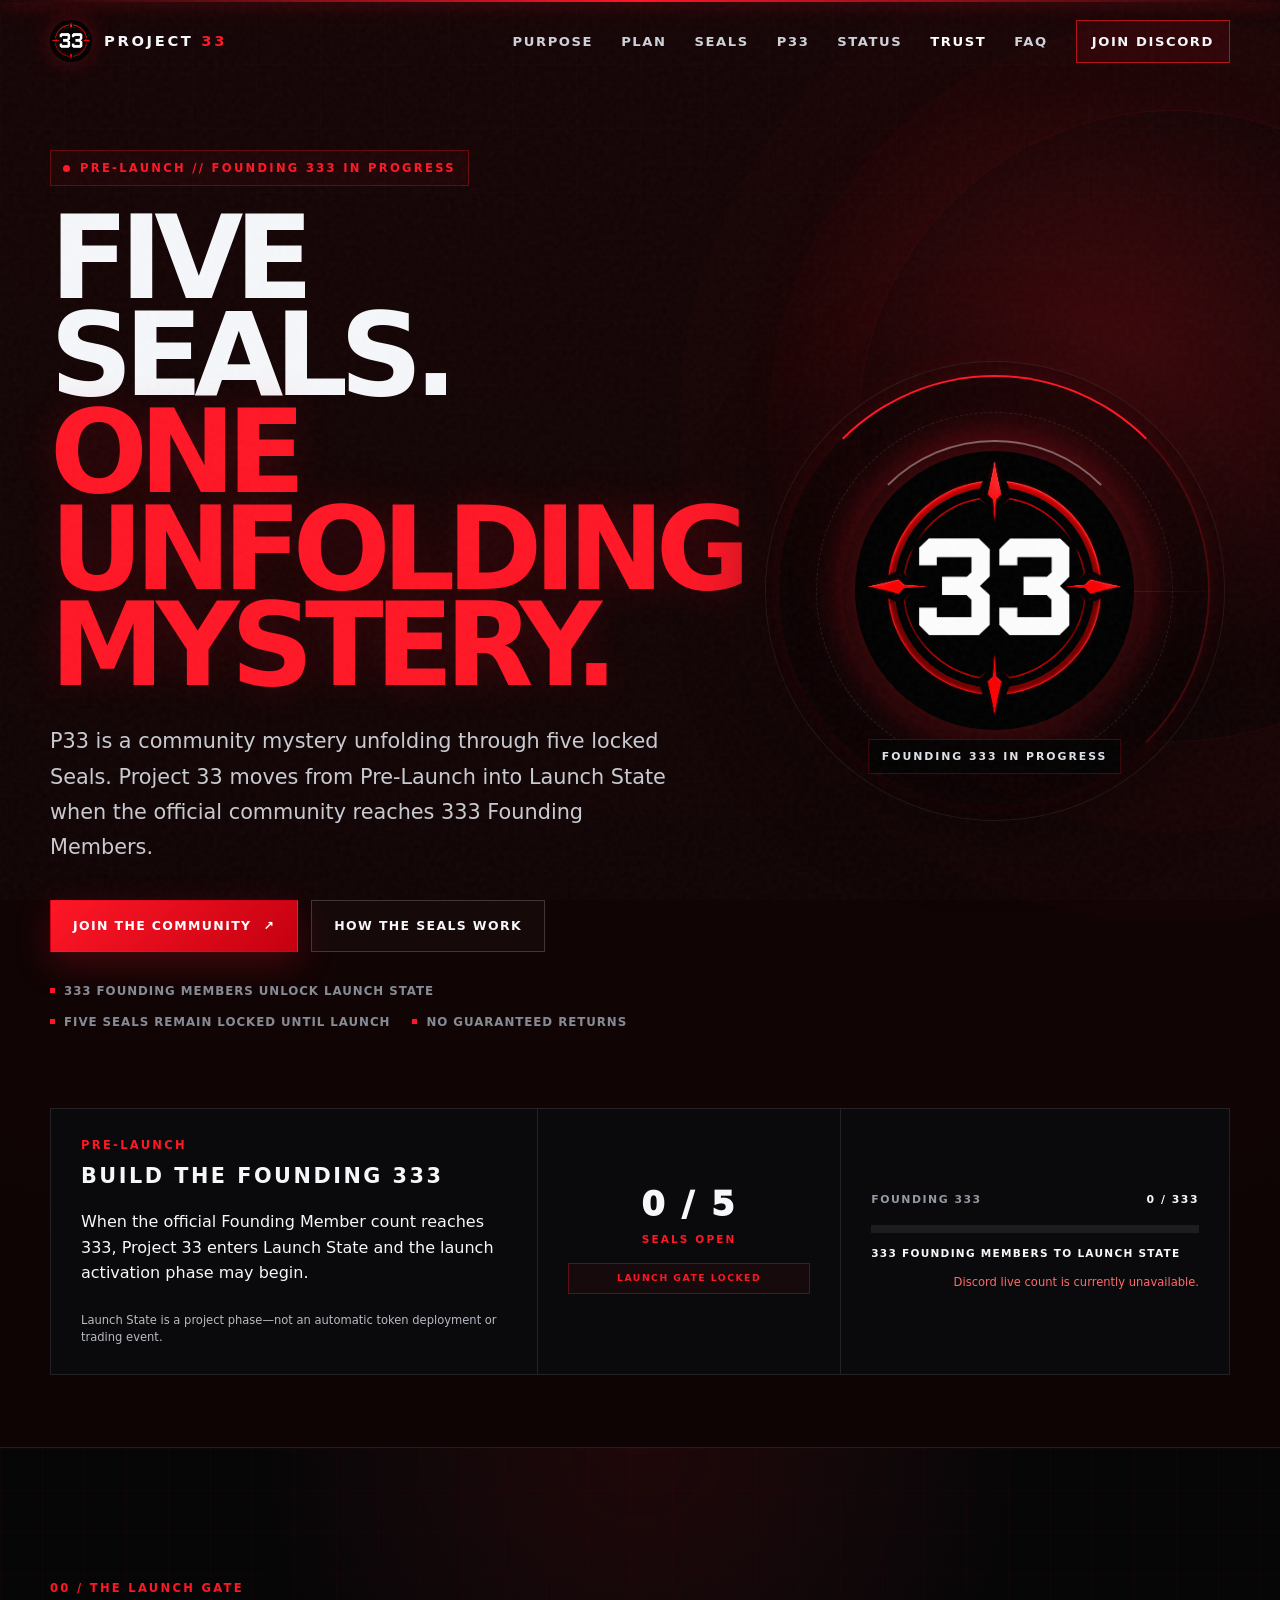
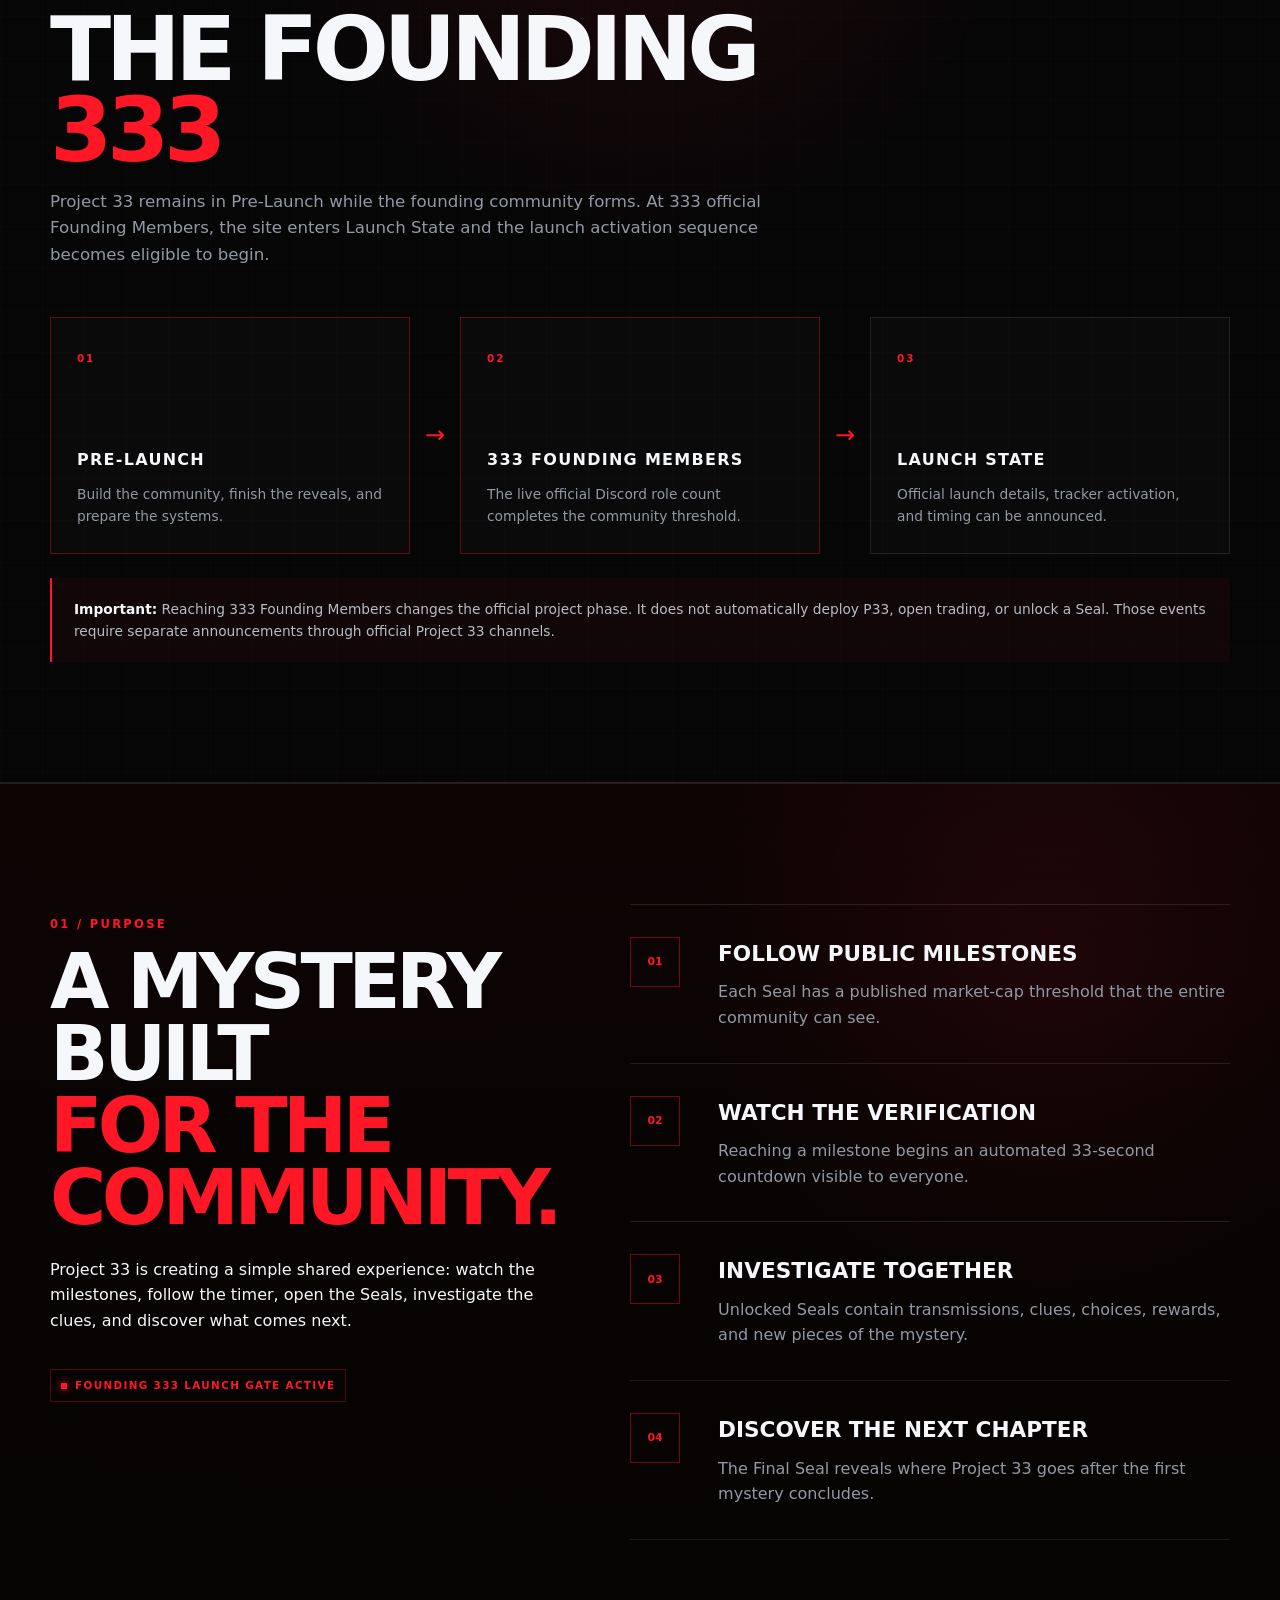
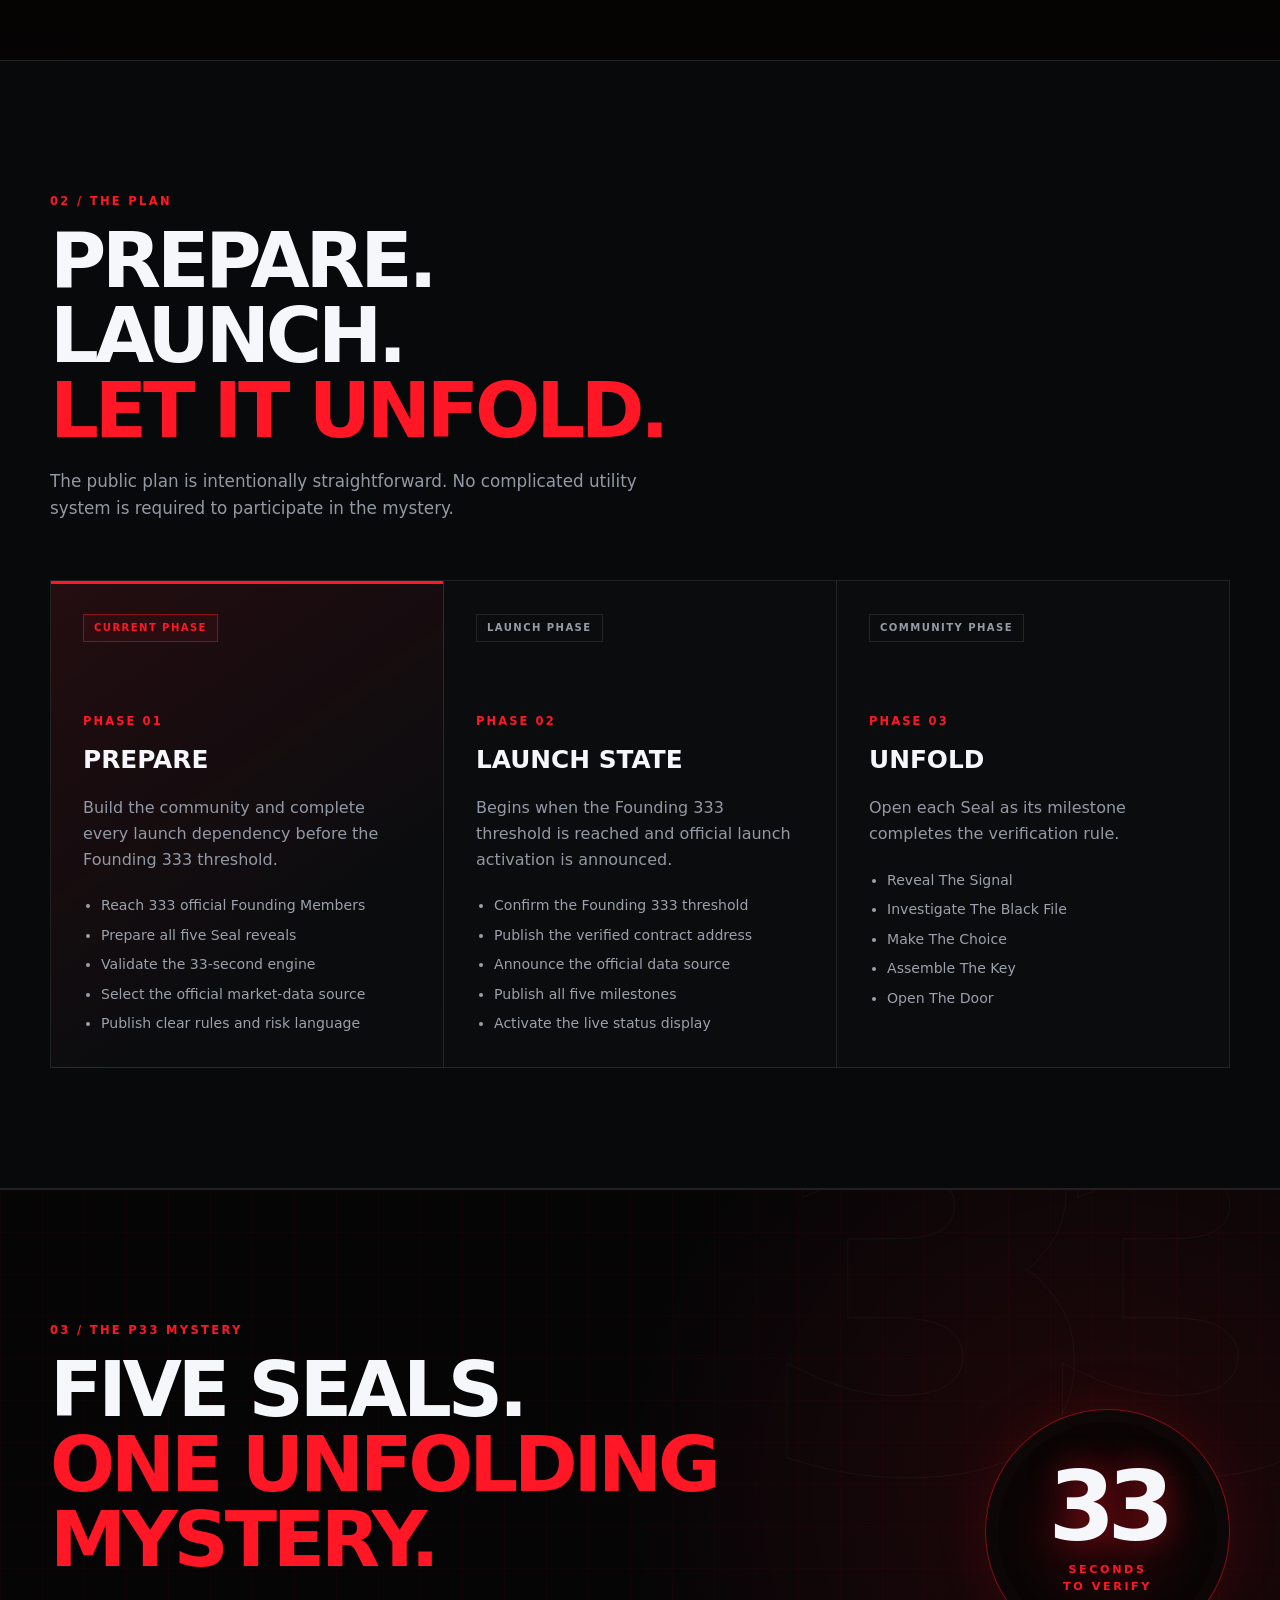
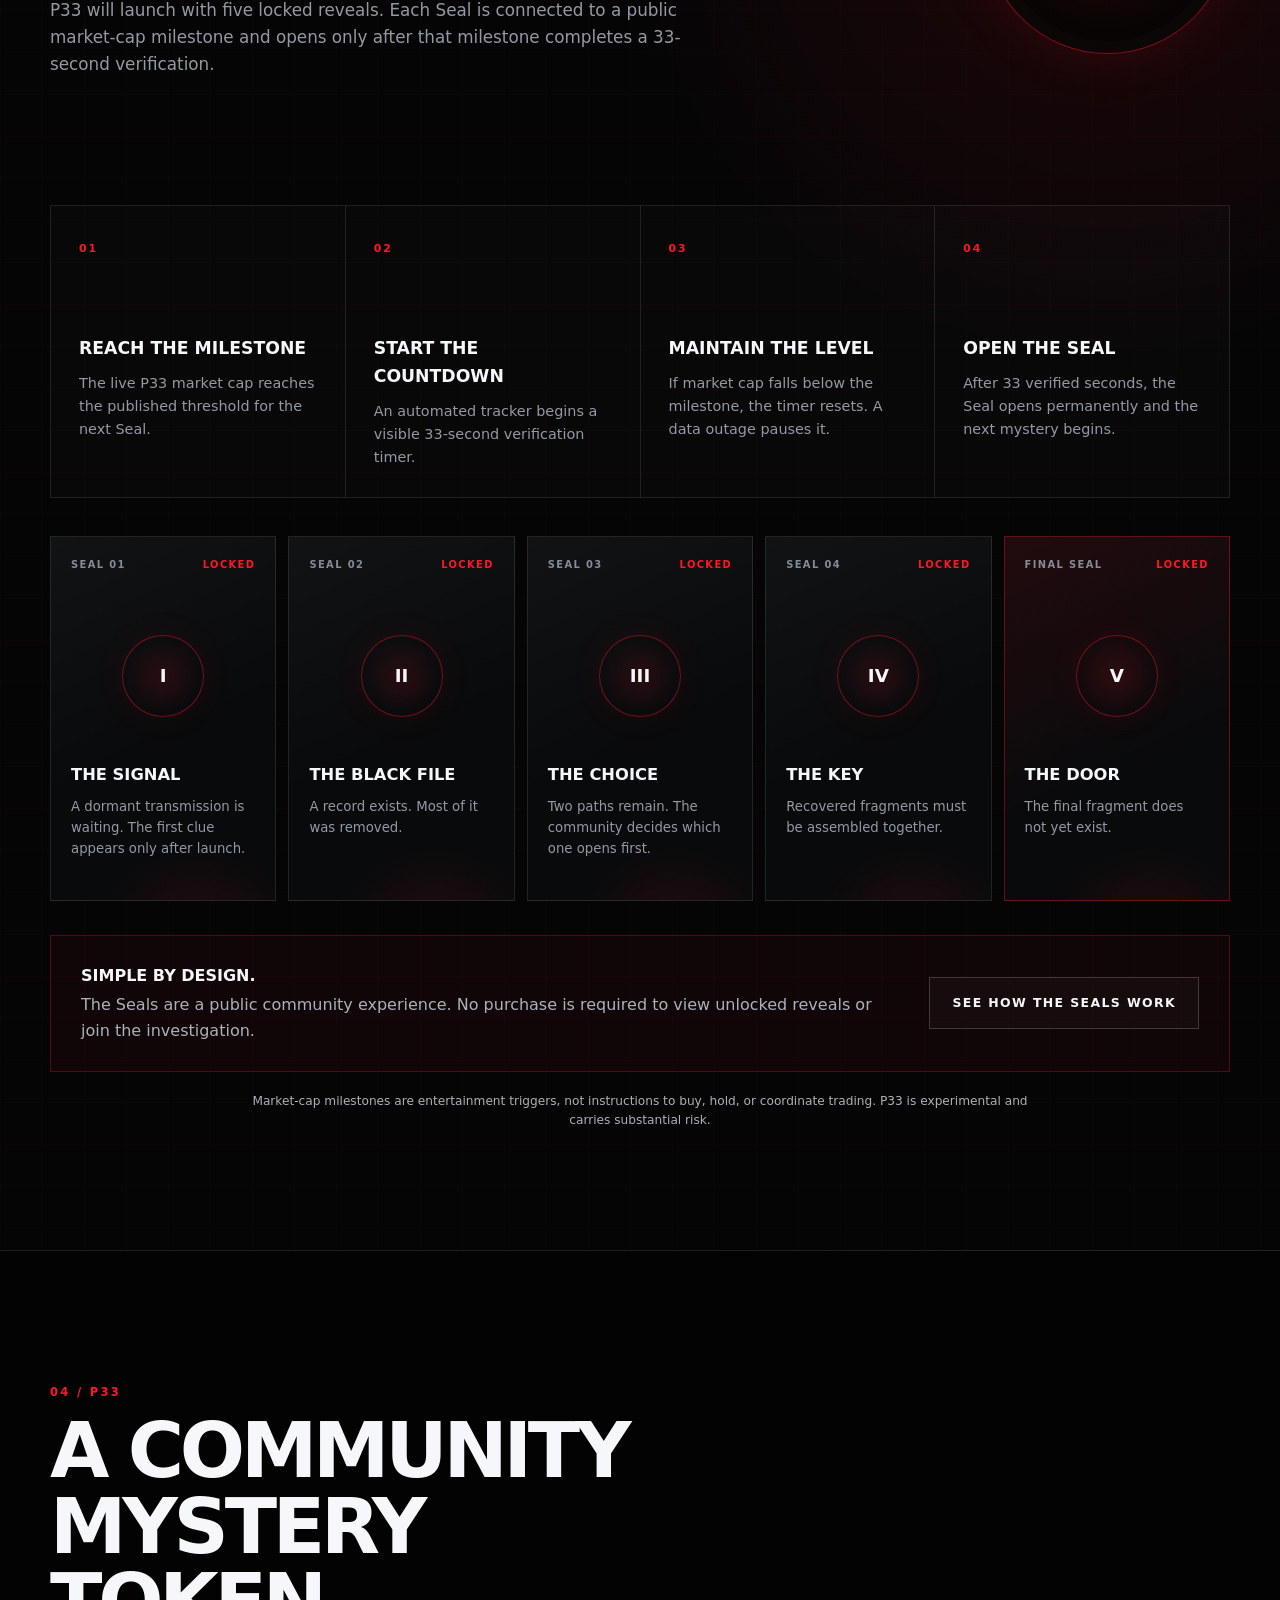
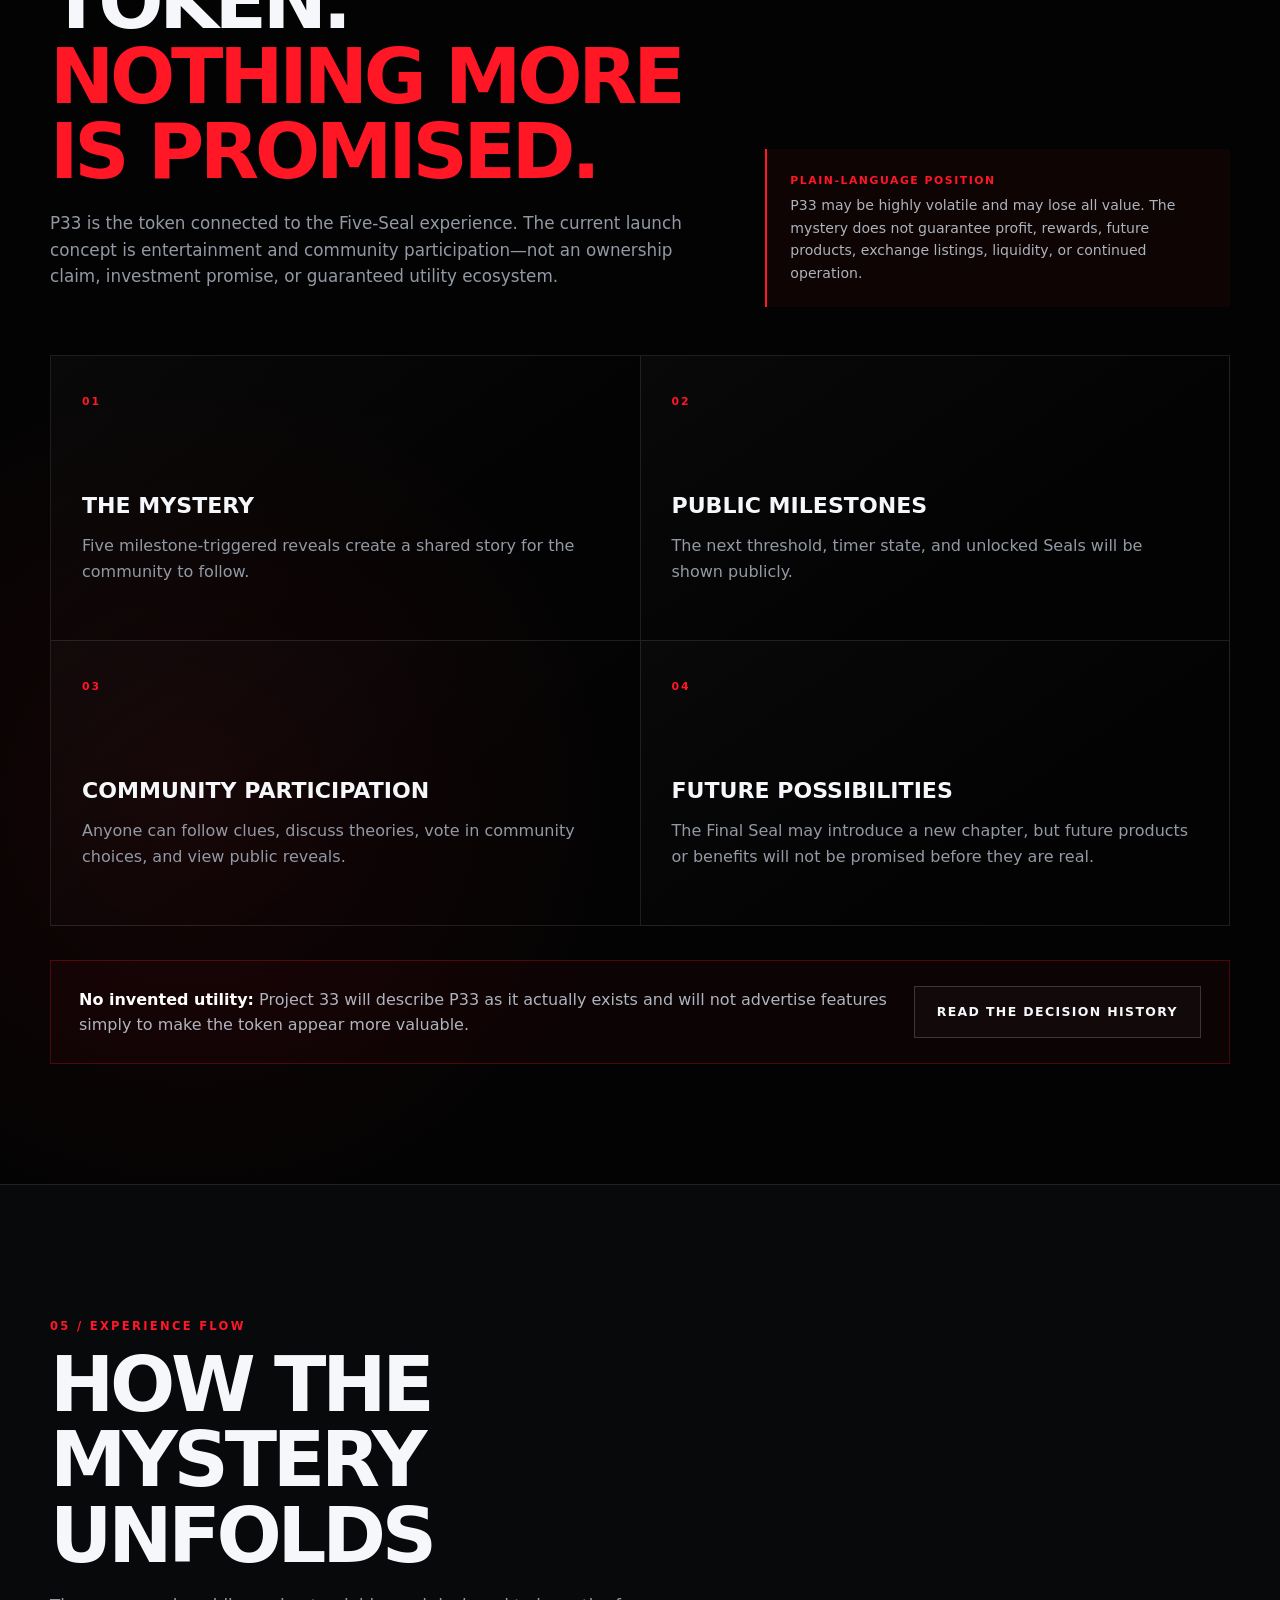
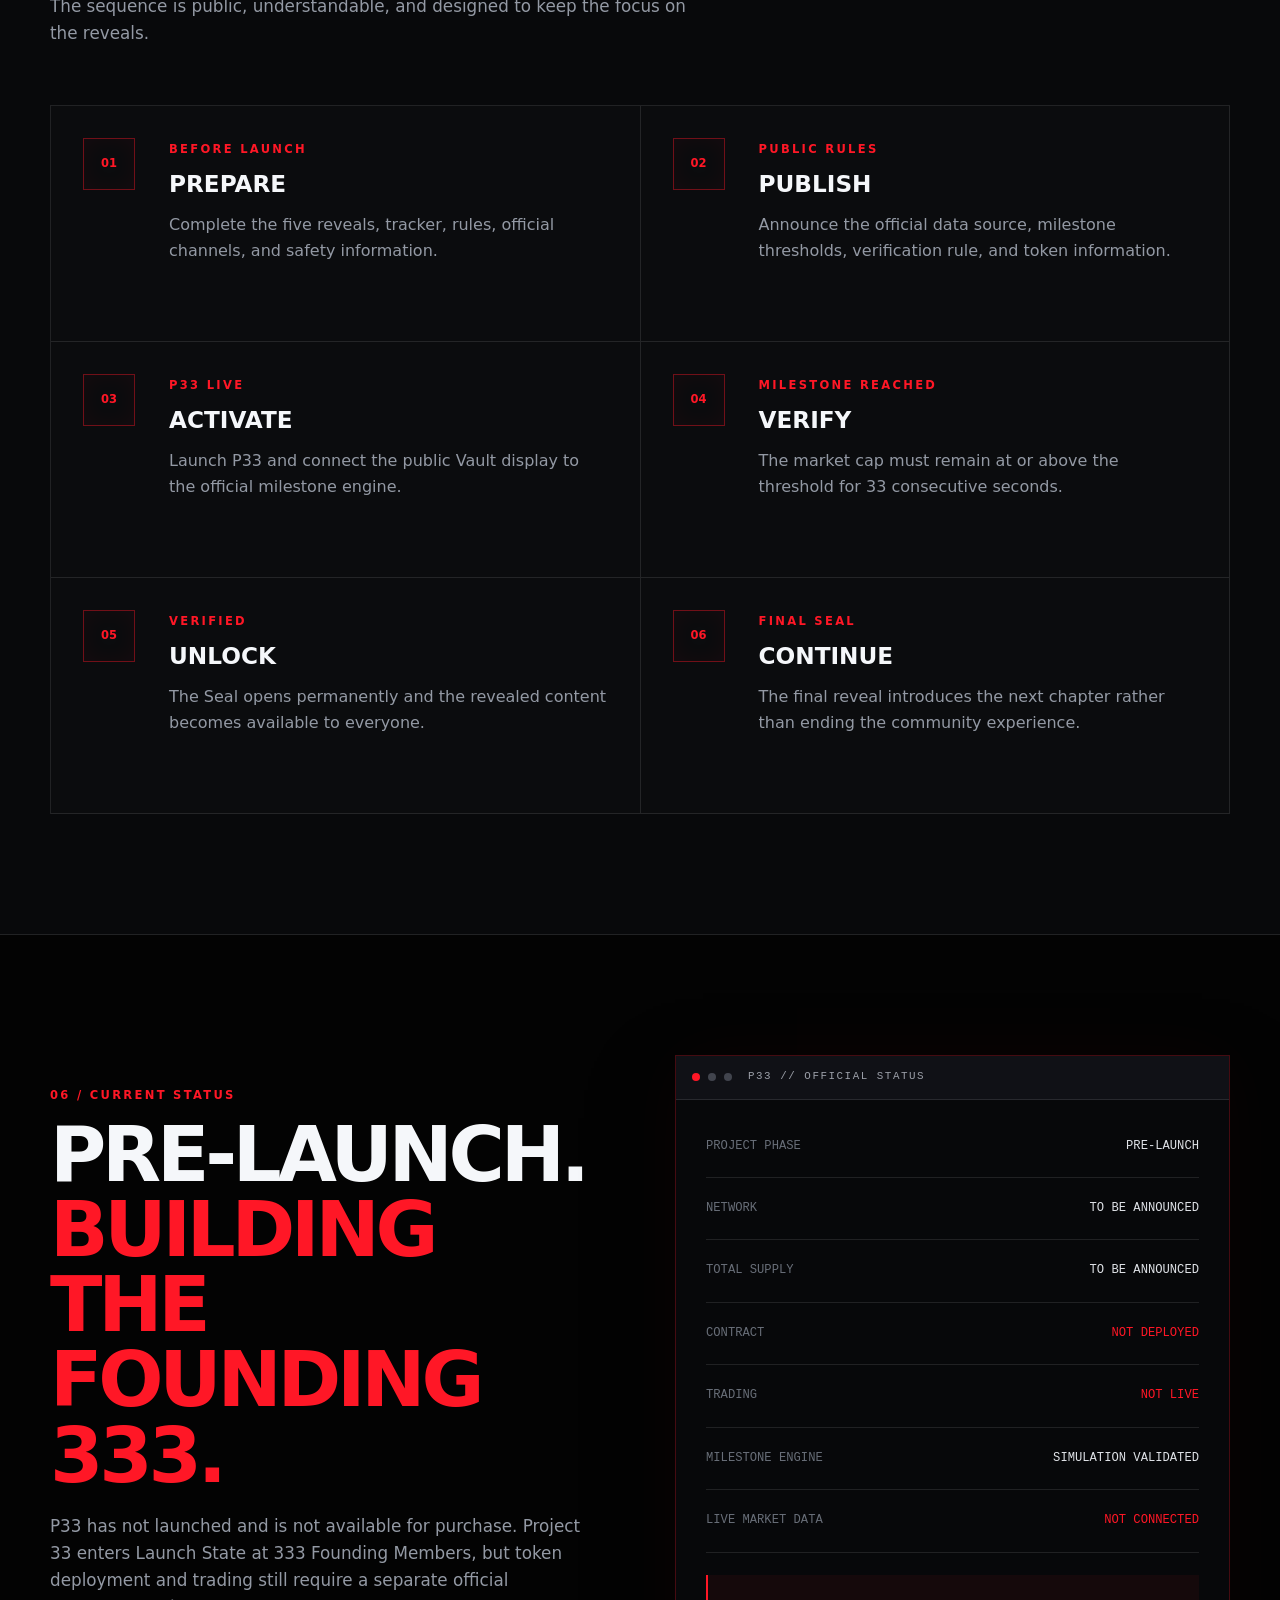
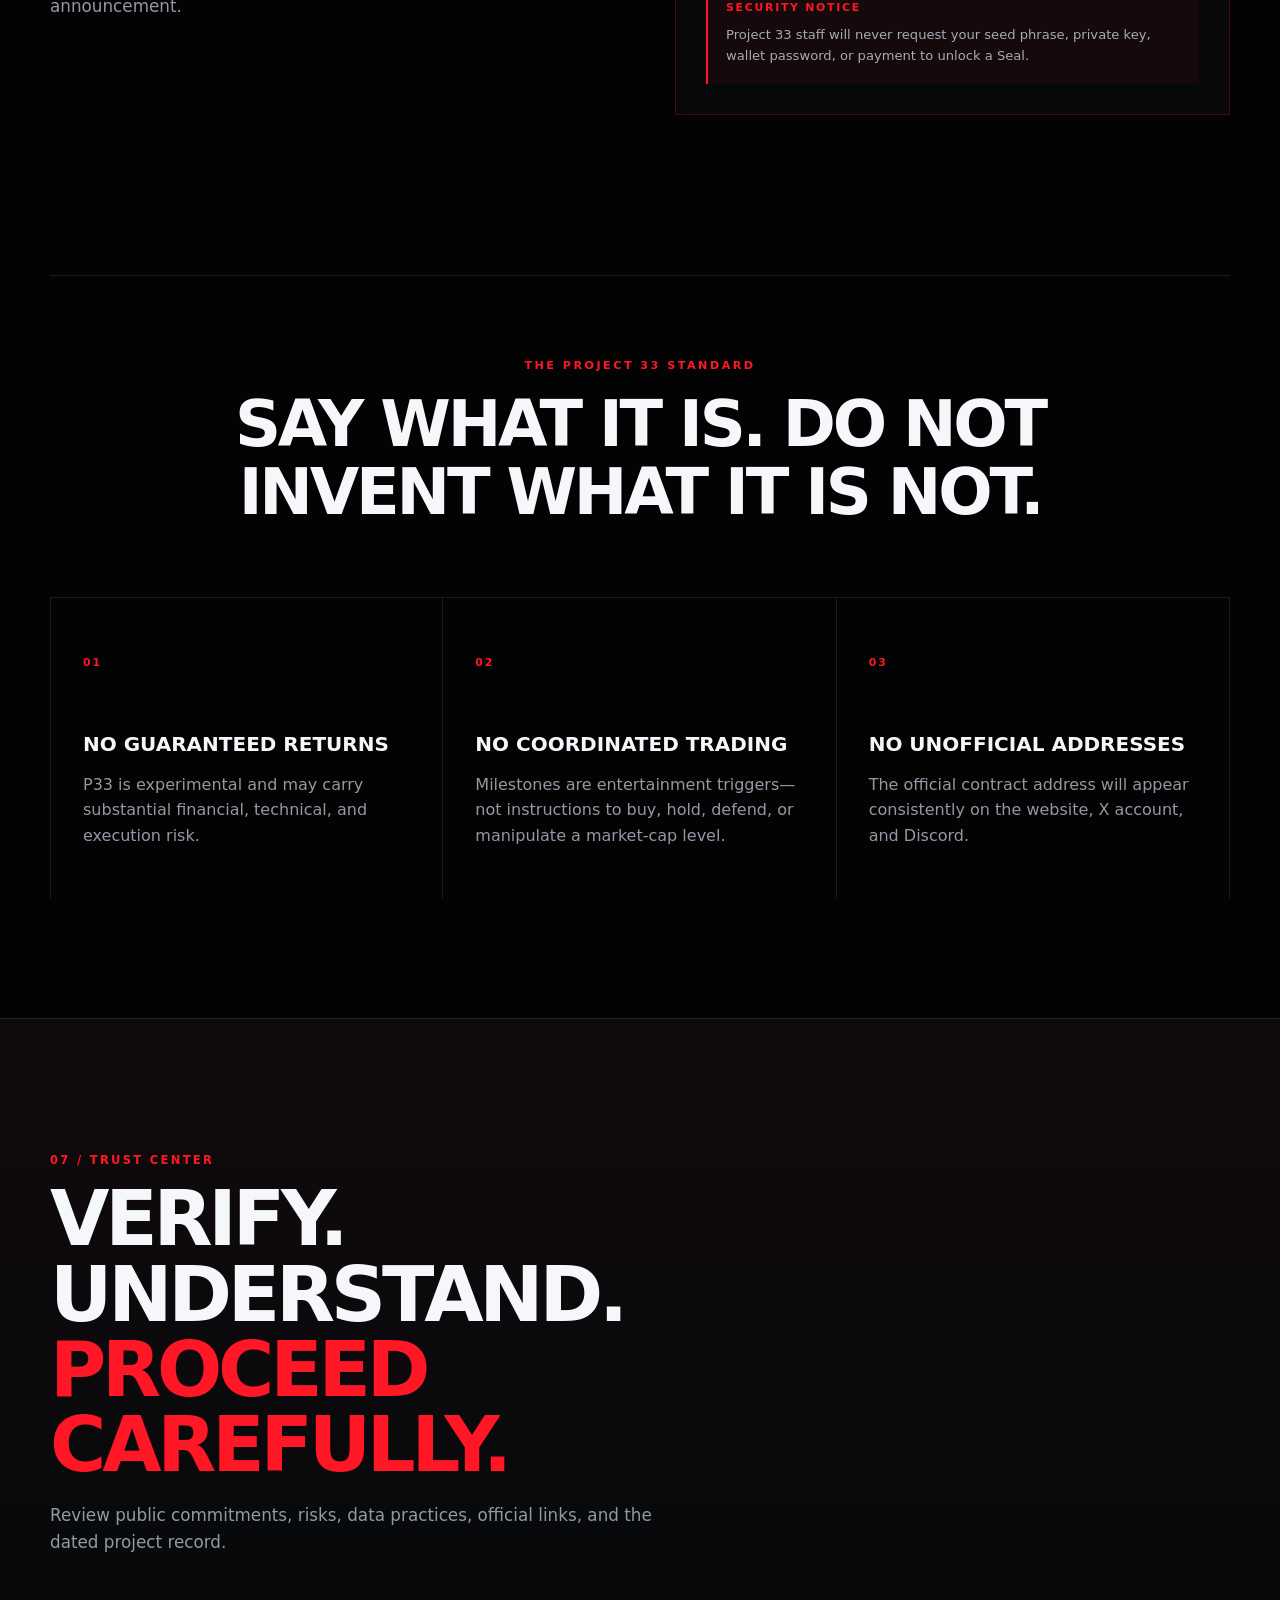
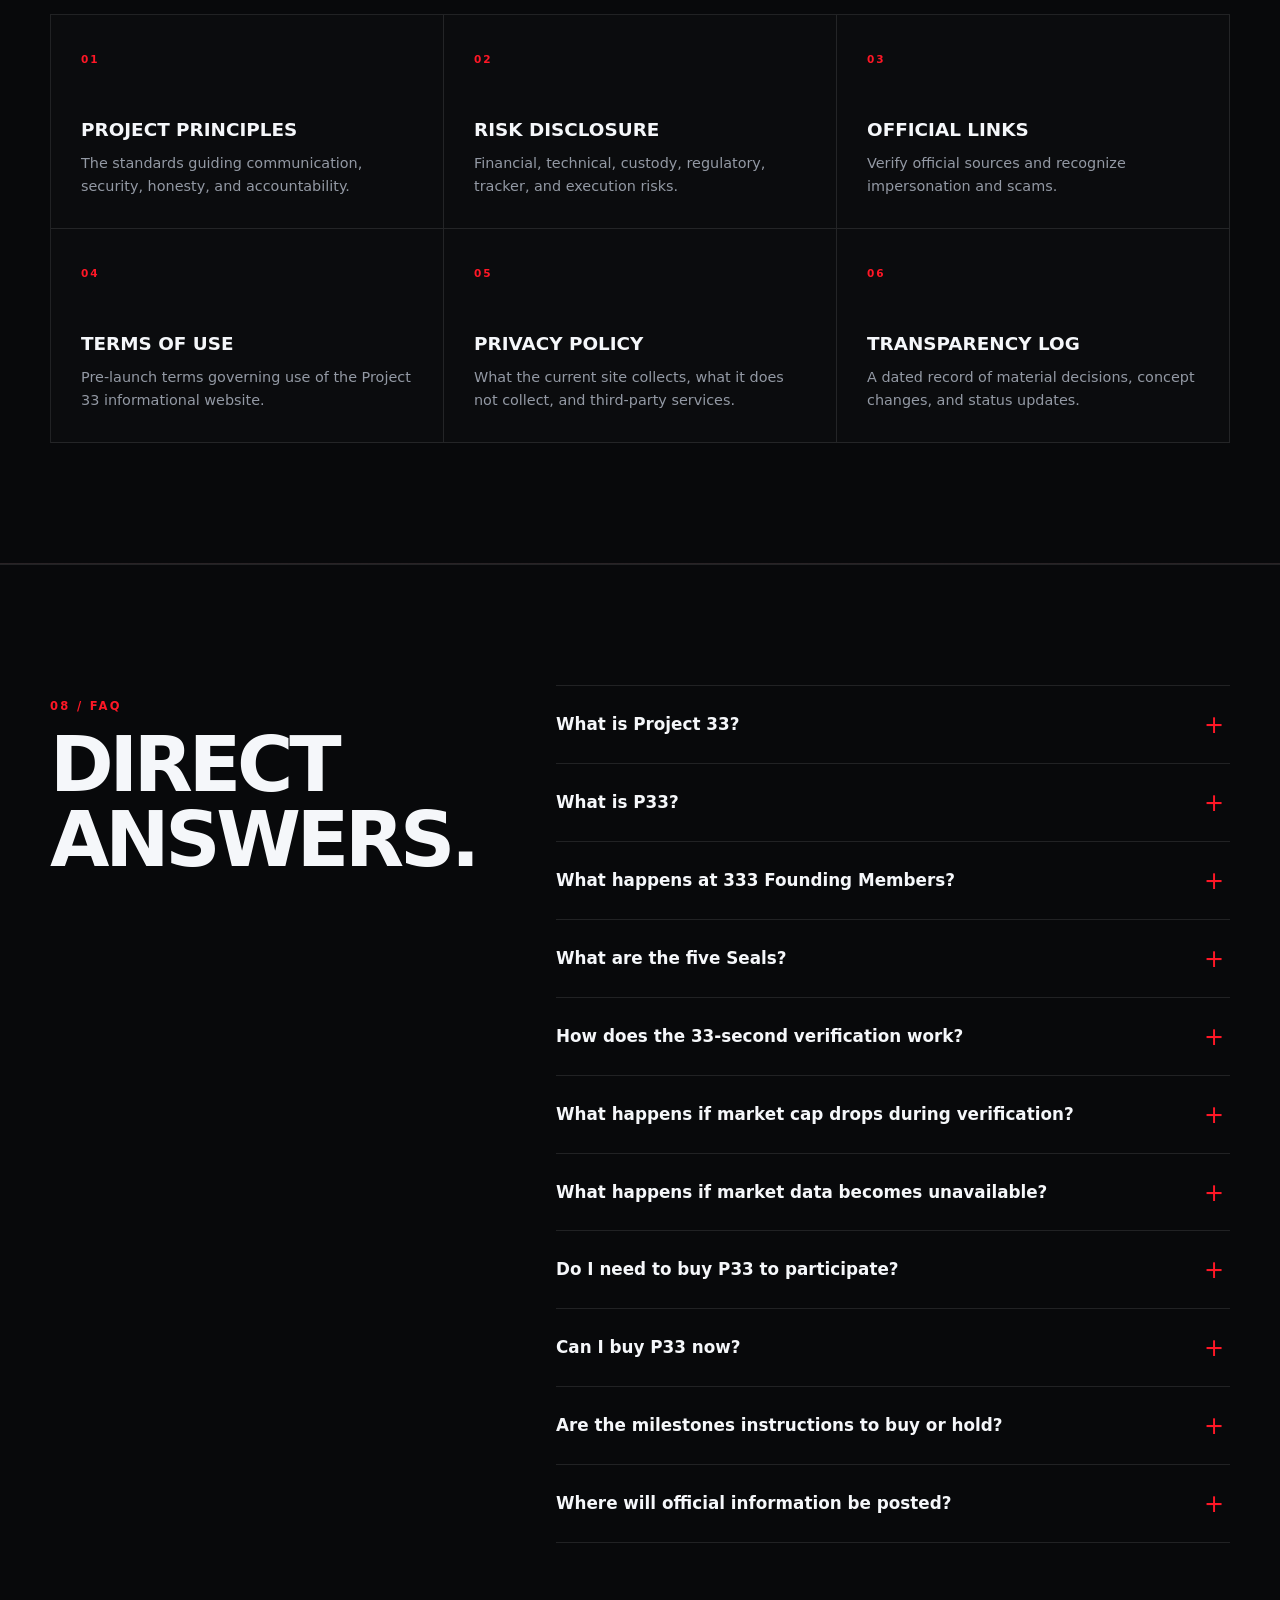
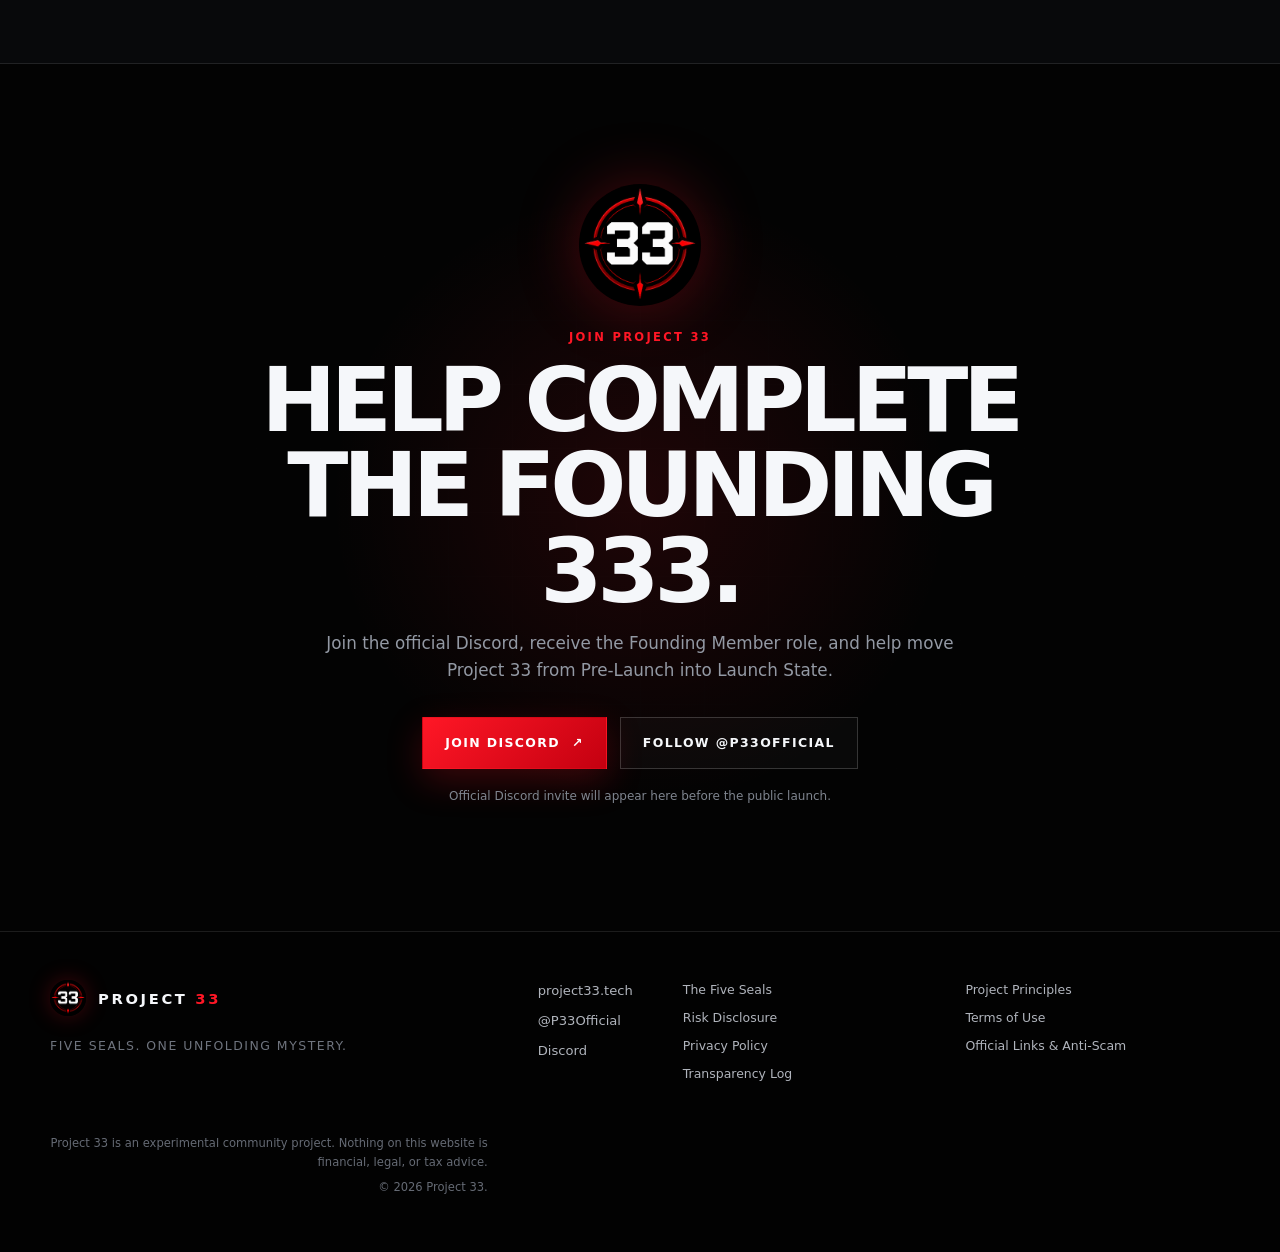
==== commit 9a77c22b: "Add files via upload" ====
--- a/index.html
+++ b/index.html
@@ -1,309 +1,295 @@
-<!doctype html>
+<!DOCTYPE html>
+
 <html lang="en">
 <head>
-  <meta charset="utf-8">
-  <meta name="viewport" content="width=device-width, initial-scale=1">
-  <meta name="theme-color" content="#050505">
-
-  <title>Project 33 — Five Seals. One Unfolding Mystery.</title>
-  <meta name="description" content="P33 is a community mystery unfolding through five public milestones. Each milestone must hold for 33 seconds before the next Seal opens permanently.">
-  <meta property="og:title" content="Project 33 — Five Seals. One Unfolding Mystery.">
-  <meta property="og:description" content="Follow five milestone-driven Seals, a live 33-second verification ritual, and the mystery behind Project 33.">
-  <meta property="og:type" content="website">
-  <meta property="og:image" content="assets/project33-social-header.jpg">
-  <meta property="og:url" content="https://project33.tech">
-  <meta name="twitter:card" content="summary_large_image">
-  <meta name="twitter:site" content="@P33Official">
-  <meta name="twitter:title" content="Project 33 — Five Seals. One Unfolding Mystery.">
-  <meta name="twitter:description" content="Five Seals. Five public milestones. Thirty-three seconds to verify each unlock.">
-  <meta name="twitter:image" content="assets/project33-social-header.jpg">
-
-  <link rel="icon" href="assets/favicon-32.png">
-  <link rel="apple-touch-icon" href="assets/apple-touch-icon.png">
-  <link rel="stylesheet" href="styles.css">
-  <link rel="stylesheet" href="trust.css">
-  <link rel="stylesheet" href="mission.css">
-  <link rel="stylesheet" href="seals.css">
+<meta charset="utf-8"/>
+<meta content="width=device-width, initial-scale=1" name="viewport"/>
+<meta content="#050505" name="theme-color"/>
+<title>Project 33 — The Founding 333</title>
+<meta content="Project 33 enters Launch State when the official community reaches 333 Founding Members. Five locked Seals await the P33 launch." name="description"/>
+<meta content="Project 33 — The Founding 333" property="og:title"/>
+<meta content="Reach 333 Founding Members. Enter Launch State. Then the Five-Seal mystery begins." property="og:description"/>
+<meta content="website" property="og:type"/>
+<meta content="https://project33.tech" property="og:url"/>
+<link href="https://project33.tech/" rel="canonical"/>
+<meta content="Project 33" property="og:site_name"/>
+<meta content="https://project33.tech/assets/project33-social-card-v2.jpg" property="og:image"/>
+<meta content="https://project33.tech/assets/project33-social-card-v2.jpg" property="og:image:secure_url"/>
+<meta content="image/jpeg" property="og:image:type"/>
+<meta content="1200" property="og:image:width"/>
+<meta content="630" property="og:image:height"/>
+<meta content="Project 33 — Five Seals. One Unfolding Mystery." property="og:image:alt"/>
+<meta content="summary_large_image" name="twitter:card"/>
+<meta content="@P33Official" name="twitter:site"/>
+<meta content="Project 33 — The Founding 333" name="twitter:title"/>
+<meta content="Reach 333 Founding Members. Enter Launch State. Five locked Seals await." name="twitter:description"/>
+<meta content="https://project33.tech/assets/project33-social-card-v2.jpg" name="twitter:image"/>
+<meta content="Project 33 — Five Seals. One Unfolding Mystery." name="twitter:image:alt"/>
+<link href="assets/favicon-32.png" rel="icon"/>
+<link href="assets/apple-touch-icon.png" rel="apple-touch-icon"/>
+<link href="styles.css" rel="stylesheet"/>
+<link href="trust.css" rel="stylesheet"/>
+<link href="mission.css" rel="stylesheet"/>
+<link href="seals.css" rel="stylesheet"/>
 </head>
-
 <body>
-  <a class="skip-link" href="#main">Skip to content</a>
-  <div class="noise" aria-hidden="true"></div>
-  <div class="top-line" aria-hidden="true"></div>
-
-  <header class="site-header">
-    <div class="container nav-wrap">
-      <a class="brand" href="#top" aria-label="Project 33 home">
-        <img src="assets/project33-logo.png" alt="">
-        <span>PROJECT <strong>33</strong></span>
-      </a>
-
-      <button class="menu-button" type="button" aria-expanded="false" aria-controls="site-nav">
-        <span></span><span></span><span></span>
-        <span class="sr-only">Open navigation</span>
-      </button>
-
-      <nav id="site-nav" class="site-nav" aria-label="Main navigation">
-        <a href="#mission">Purpose</a>
-        <a href="#missions">Plan</a>
-        <a href="#seals">Seals</a>
-        <a href="#p33">P33</a>
-        <a href="#token">Status</a>
-        <a class="trust-nav" href="#trust">Trust</a>
-        <a href="#faq">FAQ</a>
-        <a class="nav-cta" data-discord-link href="#community">Join Discord</a>
-      </nav>
-    </div>
-  </header>
-
-  <main id="main">
-    <section id="top" class="hero">
-      <div class="hero-grid" aria-hidden="true"></div>
-      <div class="hero-glow" aria-hidden="true"></div>
-
-      <div class="container hero-layout">
-        <div class="hero-copy reveal">
-          <div class="eyebrow"><span class="pulse-dot"></span>PRE-LAUNCH MYSTERY ONLINE</div>
-          <h1><span>FIVE SEALS.</span><span class="accent">ONE UNFOLDING MYSTERY.</span></h1>
-          <p class="hero-intro">
-            P33 is a community mystery unfolding through five public market-cap milestones.
-            Each milestone must remain verified for 33 seconds before the next Seal opens permanently.
-          </p>
-          <div class="hero-actions">
-            <a class="button button-primary" data-discord-link href="#community">Join the community <span aria-hidden="true">↗</span></a>
-            <a class="button button-secondary" href="seals.html">How the Seals work</a>
-          </div>
-          <div class="trust-row" aria-label="Project principles">
-            <span>Automated 33-second verification</span>
-            <span>Permanent public unlocks</span>
-            <span>No guaranteed returns</span>
-          </div>
-        </div>
-
-        <div class="hero-visual reveal delay-1">
-          <div class="orbital-card">
-            <div class="orbit orbit-one"></div><div class="orbit orbit-two"></div><div class="radar-line"></div>
-            <img src="assets/project33-logo.png" alt="Project 33 logo">
-            <div class="status-chip"><span></span>FIVE SEALS LOCKED</div>
-          </div>
-        </div>
-      </div>
-
-      <div class="container status-panel reveal delay-2">
-        <div class="status-main">
-          <p class="label">CURRENT PHASE</p>
-          <h2>PREPARE THE MYSTERY</h2>
-          <p>Finalize the five reveals, publish the rules, connect live market data, and prepare the public tracker.</p>
-        </div>
-        <div class="countdown" aria-label="Current Seal status">
-          <div class="countdown-value">5 / 5</div>
-          <div class="countdown-label">SEALS LOCKED</div>
-        </div>
-        <div class="member-progress">
-          <div class="progress-header"><span>FOUNDING COMMUNITY</span><strong><span id="member-count">0</span> / <span id="member-goal">333</span></strong></div>
-          <div class="progress-track" role="progressbar" aria-label="Founding community progress" aria-valuemin="0" aria-valuemax="333" aria-valuenow="0"><div class="progress-fill" id="progress-fill"></div></div>
-          <p id="member-counter-status" class="member-counter-status" aria-live="polite">Checking the official Project 33 Discord…</p>
-        </div>
-      </div>
-    </section>
-
-    <section id="mission" class="section section-build-lab">
-      <div class="container build-lab-layout">
-        <div class="build-lab-statement reveal">
-          <p class="section-number">01 / PURPOSE</p>
-          <h2>A mystery built<br><span>for the community.</span></h2>
-          <p>Project 33 is creating a simple shared experience: watch the milestones, follow the timer, open the Seals, investigate the clues, and discover what comes next.</p>
-          <div class="purpose-badge">Current concept adopted</div>
-        </div>
-        <div class="build-pillars">
-          <article class="build-pillar reveal"><span>01</span><div><h3>Follow public milestones</h3><p>Each Seal has a published market-cap threshold that the entire community can see.</p></div></article>
-          <article class="build-pillar reveal delay-1"><span>02</span><div><h3>Watch the verification</h3><p>Reaching a milestone begins an automated 33-second countdown visible to everyone.</p></div></article>
-          <article class="build-pillar reveal delay-2"><span>03</span><div><h3>Investigate together</h3><p>Unlocked Seals contain transmissions, clues, choices, rewards, and new pieces of the mystery.</p></div></article>
-          <article class="build-pillar reveal"><span>04</span><div><h3>Discover the next chapter</h3><p>The Final Seal reveals where Project 33 goes after the first mystery concludes.</p></div></article>
-        </div>
-      </div>
-    </section>
-
-    <section id="missions" class="section section-mission-system">
-      <div class="container">
-        <div class="section-heading compact reveal">
-          <p class="section-number">02 / THE PLAN</p>
-          <h2>Prepare. Launch.<br><span>Let it unfold.</span></h2>
-          <p>The public plan is intentionally straightforward. No complicated utility system is required to participate in the mystery.</p>
-        </div>
-        <div class="mission-system-grid">
-          <article class="mission-phase current reveal">
-            <span class="phase-status">Current phase</span><span class="phase-number">PHASE 01</span><h3>Prepare</h3>
-            <p>Build the experience before P33 is live.</p>
-            <ul><li>Prepare all five Seal reveals</li><li>Validate the 33-second engine</li><li>Select the official market-data source</li><li>Publish clear rules and risk language</li><li>Grow the founding community</li></ul>
-          </article>
-          <article class="mission-phase reveal delay-1">
-            <span class="phase-status">Launch phase</span><span class="phase-number">PHASE 02</span><h3>Activate</h3>
-            <p>Publish the official P33 launch information and activate the milestone tracker.</p>
-            <ul><li>Publish the verified contract address</li><li>Announce the official data source</li><li>Publish all five milestones</li><li>Activate the live status display</li><li>Begin the mystery</li></ul>
-          </article>
-          <article class="mission-phase reveal delay-2">
-            <span class="phase-status">Community phase</span><span class="phase-number">PHASE 03</span><h3>Unfold</h3>
-            <p>Open each Seal as its milestone completes the verification rule.</p>
-            <ul><li>Reveal The Signal</li><li>Investigate The Black File</li><li>Make The Choice</li><li>Receive The Drop</li><li>Open The Final Reveal</li></ul>
-          </article>
-        </div>
-      </div>
-    </section>
-
-    <section id="seals" class="section section-seals">
-      <div class="container">
-        <div class="seals-heading-row">
-          <div class="section-heading compact reveal">
-            <p class="section-number">03 / THE P33 MYSTERY</p>
-            <h2>Five seals.<br><span>One unfolding mystery.</span></h2>
-            <p>P33 will launch with five locked reveals. Each Seal is connected to a public market-cap milestone and opens only after that milestone completes a 33-second verification.</p>
-          </div>
-          <div class="verification-emblem reveal delay-1" aria-label="33-second verification rule"><strong>33</strong><span>SECONDS<br>TO VERIFY</span></div>
-        </div>
-        <div class="unlock-flow" aria-label="How a seal unlocks">
-          <article class="unlock-step reveal"><span>01</span><h3>Reach the milestone</h3><p>The live P33 market cap reaches the published threshold for the next Seal.</p></article>
-          <article class="unlock-step reveal delay-1"><span>02</span><h3>Start the countdown</h3><p>An automated tracker begins a visible 33-second verification timer.</p></article>
-          <article class="unlock-step reveal delay-2"><span>03</span><h3>Maintain the level</h3><p>If market cap falls below the milestone, the timer resets. A data outage pauses it.</p></article>
-          <article class="unlock-step reveal"><span>04</span><h3>Open the Seal</h3><p>After 33 verified seconds, the Seal opens permanently and the next mystery begins.</p></article>
-        </div>
-        <div class="seal-deck">
-          <article class="seal-card reveal"><div class="seal-card-top"><span>SEAL 01</span><span class="seal-status">LOCKED</span></div><div class="seal-glyph">I</div><h3>The Signal</h3><p>The opening transmission and the first clue in the Project 33 mystery.</p></article>
-          <article class="seal-card reveal delay-1"><div class="seal-card-top"><span>SEAL 02</span><span class="seal-status">LOCKED</span></div><div class="seal-glyph">II</div><h3>The Black File</h3><p>A classified-style release filled with details for the community to investigate.</p></article>
-          <article class="seal-card reveal delay-2"><div class="seal-card-top"><span>SEAL 03</span><span class="seal-status">LOCKED</span></div><div class="seal-glyph">III</div><h3>The Choice</h3><p>A community decision that determines which path opens next.</p></article>
-          <article class="seal-card reveal"><div class="seal-card-top"><span>SEAL 04</span><span class="seal-status">LOCKED</span></div><div class="seal-glyph">IV</div><h3>The Drop</h3><p>A reward, experience, or digital release created for the Project 33 community.</p></article>
-          <article class="seal-card seal-card-final reveal delay-1"><div class="seal-card-top"><span>FINAL SEAL</span><span class="seal-status">LOCKED</span></div><div class="seal-glyph">V</div><h3>The Final Reveal</h3><p>The next chapter of Project 33—and the reason the five-Seal journey existed.</p></article>
-        </div>
-        <div class="seals-bottom reveal"><div><strong>Simple by design.</strong><p>The Seals are a public community experience. No purchase is required to view unlocked reveals or join the investigation.</p></div><a class="button button-secondary" href="seals.html">See how the Seals work</a></div>
-        <p class="seals-market-note reveal">Market-cap milestones are entertainment triggers, not instructions to buy, hold, or coordinate trading. P33 is experimental and carries substantial risk.</p>
-      </div>
-    </section>
-
-    <section id="p33" class="section section-utility">
-      <div class="container">
-        <div class="utility-intro">
-          <div class="section-heading reveal">
-            <p class="section-number">04 / P33</p>
-            <h2>A community mystery token.<br><span>Nothing more is promised.</span></h2>
-            <p>P33 is the token connected to the Five-Seal experience. The current launch concept is entertainment and community participation—not an ownership claim, investment promise, or guaranteed utility ecosystem.</p>
-          </div>
-          <div class="utility-working-model reveal delay-1"><strong>Plain-language position</strong>P33 may be highly volatile and may lose all value. The mystery does not guarantee profit, rewards, future products, exchange listings, liquidity, or continued operation.</div>
-        </div>
-        <div class="utility-grid">
-          <article class="utility-card reveal"><span class="utility-number">01</span><h3>The Mystery</h3><p>Five milestone-triggered reveals create a shared story for the community to follow.</p></article>
-          <article class="utility-card reveal delay-1"><span class="utility-number">02</span><h3>Public Milestones</h3><p>The next threshold, timer state, and unlocked Seals will be shown publicly.</p></article>
-          <article class="utility-card reveal"><span class="utility-number">03</span><h3>Community Participation</h3><p>Anyone can follow clues, discuss theories, vote in community choices, and view public reveals.</p></article>
-          <article class="utility-card reveal delay-1"><span class="utility-number">04</span><h3>Future Possibilities</h3><p>The Final Seal may introduce a new chapter, but future products or benefits will not be promised before they are real.</p></article>
-        </div>
-        <div class="utility-bottom reveal"><p><strong>No invented utility:</strong> Project 33 will describe P33 as it actually exists and will not advertise features simply to make the token appear more valuable.</p><a class="button button-secondary" href="transparency.html">Read the decision history</a></div>
-      </div>
-    </section>
-
-    <section id="protocol" class="section section-protocol">
-      <div class="container">
-        <div class="section-heading compact reveal"><p class="section-number">05 / EXPERIENCE FLOW</p><h2>How the mystery unfolds</h2><p>The sequence is public, understandable, and designed to keep the focus on the reveals.</p></div>
-        <div class="timeline">
-          <article class="timeline-item reveal"><div class="timeline-marker">01</div><div><p class="timeline-days">BEFORE LAUNCH</p><h3>Prepare</h3><p>Complete the five reveals, tracker, rules, official channels, and safety information.</p></div></article>
-          <article class="timeline-item reveal"><div class="timeline-marker">02</div><div><p class="timeline-days">PUBLIC RULES</p><h3>Publish</h3><p>Announce the official data source, milestone thresholds, verification rule, and token information.</p></div></article>
-          <article class="timeline-item reveal"><div class="timeline-marker">03</div><div><p class="timeline-days">P33 LIVE</p><h3>Activate</h3><p>Launch P33 and connect the public Vault display to the official milestone engine.</p></div></article>
-          <article class="timeline-item reveal"><div class="timeline-marker">04</div><div><p class="timeline-days">MILESTONE REACHED</p><h3>Verify</h3><p>The market cap must remain at or above the threshold for 33 consecutive seconds.</p></div></article>
-          <article class="timeline-item reveal"><div class="timeline-marker">05</div><div><p class="timeline-days">VERIFIED</p><h3>Unlock</h3><p>The Seal opens permanently and the revealed content becomes available to everyone.</p></div></article>
-          <article class="timeline-item reveal"><div class="timeline-marker">06</div><div><p class="timeline-days">FINAL SEAL</p><h3>Continue</h3><p>The final reveal introduces the next chapter rather than ending the community experience.</p></div></article>
-        </div>
-      </div>
-    </section>
-
-    <section id="token" class="section section-token">
-      <div class="container token-layout">
-        <div class="section-heading reveal">
-          <p class="section-number">06 / CURRENT STATUS</p>
-          <h2>Pre-launch.<br><span>Nothing official yet.</span></h2>
-          <p>P33 has not launched and is not available for purchase. The network, supply, contract address, market-data source, and milestone thresholds will be published only after they are finalized.</p>
-        </div>
-        <div class="token-terminal reveal delay-1">
-          <div class="terminal-bar"><span></span><span></span><span></span><p>P33 // OFFICIAL STATUS</p></div>
-          <dl>
-            <div><dt>NETWORK</dt><dd id="network-value">TO BE ANNOUNCED</dd></div>
-            <div><dt>TOTAL SUPPLY</dt><dd id="supply-value">TO BE ANNOUNCED</dd></div>
-            <div><dt>CONTRACT</dt><dd id="contract-value" class="danger">NOT DEPLOYED</dd></div>
-            <div><dt>TRADING</dt><dd class="danger">NOT LIVE</dd></div>
-            <div><dt>MILESTONE ENGINE</dt><dd>SIMULATION VALIDATED</dd></div>
-            <div><dt>LIVE MARKET DATA</dt><dd class="danger">NOT CONNECTED</dd></div>
-          </dl>
-          <div class="terminal-warning"><strong>SECURITY NOTICE</strong><p>Project 33 staff will never request your seed phrase, private key, wallet password, or payment to unlock a Seal.</p></div>
-        </div>
-      </div>
-    </section>
-
-    <section class="section section-principles">
-      <div class="container">
-        <div class="principle-banner reveal"><p>THE PROJECT 33 STANDARD</p><h2>Say what it is. Do not invent what it is not.</h2></div>
-        <div class="principle-list">
-          <div class="principle reveal"><span>01</span><h3>No guaranteed returns</h3><p>P33 is experimental and may carry substantial financial, technical, and execution risk.</p></div>
-          <div class="principle reveal delay-1"><span>02</span><h3>No coordinated trading</h3><p>Milestones are entertainment triggers—not instructions to buy, hold, defend, or manipulate a market-cap level.</p></div>
-          <div class="principle reveal delay-2"><span>03</span><h3>No unofficial addresses</h3><p>The official contract address will appear consistently on the website, X account, and Discord.</p></div>
-        </div>
-      </div>
-    </section>
-
-    <section id="trust" class="section trust-center-preview">
-      <div class="container">
-        <div class="section-heading compact reveal"><p class="section-number">07 / TRUST CENTER</p><h2>Verify. Understand.<br><span>Proceed carefully.</span></h2><p>Review public commitments, risks, data practices, official links, and the dated project record.</p></div>
-        <div class="trust-preview-grid">
-          <a class="trust-preview-card reveal" href="principles.html"><span>01</span><h3>Project Principles</h3><p>The standards guiding communication, security, honesty, and accountability.</p></a>
-          <a class="trust-preview-card reveal delay-1" href="risk-disclosure.html"><span>02</span><h3>Risk Disclosure</h3><p>Financial, technical, custody, regulatory, tracker, and execution risks.</p></a>
-          <a class="trust-preview-card reveal delay-2" href="official-links.html"><span>03</span><h3>Official Links</h3><p>Verify official sources and recognize impersonation and scams.</p></a>
-          <a class="trust-preview-card reveal" href="terms.html"><span>04</span><h3>Terms of Use</h3><p>Pre-launch terms governing use of the Project 33 informational website.</p></a>
-          <a class="trust-preview-card reveal delay-1" href="privacy.html"><span>05</span><h3>Privacy Policy</h3><p>What the current site collects, what it does not collect, and third-party services.</p></a>
-          <a class="trust-preview-card reveal delay-2" href="transparency.html"><span>06</span><h3>Transparency Log</h3><p>A dated record of material decisions, concept changes, and status updates.</p></a>
-        </div>
-      </div>
-    </section>
-
-    <section id="faq" class="section section-faq">
-      <div class="container faq-layout">
-        <div class="section-heading compact reveal"><p class="section-number">08 / FAQ</p><h2>Direct answers.</h2></div>
-        <div class="faq-list">
-          <details class="faq-item reveal"><summary>What is Project 33?</summary><p>Project 33 is the creator of P33 and the Five-Seal community mystery.</p></details>
-          <details class="faq-item reveal"><summary>What is P33?</summary><p>P33 is the experimental community token connected to the Five-Seal experience. It does not represent equity, ownership, revenue sharing, or guaranteed financial benefit.</p></details>
-          <details class="faq-item reveal"><summary>What are the five Seals?</summary><p>The Signal, The Black File, The Choice, The Drop, and The Final Reveal. Each one opens after its public milestone completes the 33-second verification.</p></details>
-          <details class="faq-item reveal"><summary>How does the 33-second verification work?</summary><p>When the next milestone is reached, the automated timer starts. P33 must remain at or above that threshold for 33 consecutive seconds before the Seal opens.</p></details>
-          <details class="faq-item reveal"><summary>What happens if market cap drops during verification?</summary><p>A valid reading below the milestone resets the timer to 33 seconds.</p></details>
-          <details class="faq-item reveal"><summary>What happens if market data becomes unavailable?</summary><p>The verification pauses rather than resetting. It resumes after valid data returns.</p></details>
-          <details class="faq-item reveal"><summary>Do I need to buy P33 to participate?</summary><p>No. Anyone can view public reveals, follow clues, join community discussions, and participate in public mystery activities.</p></details>
-          <details class="faq-item reveal"><summary>Can I buy P33 now?</summary><p>No. P33 has not launched. Any token currently claiming to be the official P33 is unofficial.</p></details>
-          <details class="faq-item reveal"><summary>Are the milestones instructions to buy or hold?</summary><p>No. They are entertainment triggers. Project 33 does not ask participants to coordinate purchases or maintain a market-cap level.</p></details>
-          <details class="faq-item reveal"><summary>Where will official information be posted?</summary><p>Use only project33.tech, @P33Official on X, and the official Discord linked from this website. The final contract address will be published consistently across all three.</p></details>
-        </div>
-      </div>
-    </section>
-
-    <section id="community" class="section section-community">
-      <div class="community-grid" aria-hidden="true"></div>
-      <div class="container community-content reveal">
-        <img src="assets/project33-logo.png" alt="" class="community-logo">
-        <p class="section-number">JOIN PROJECT 33</p>
-        <h2>Follow the mystery from the beginning.</h2>
-        <p>Join the founding community, watch the Five Seals take shape, and be there when the first milestone goes live.</p>
-        <div class="hero-actions centered">
-          <a class="button button-primary" data-discord-link href="#">Join Discord <span aria-hidden="true">↗</span></a>
-          <a class="button button-secondary" data-x-link href="https://x.com/P33Official">Follow @P33Official</a>
-        </div>
-        <p class="link-status" id="discord-status"></p>
-      </div>
-    </section>
-  </main>
-
-  <footer class="site-footer">
-    <div class="container footer-grid">
-      <div><a class="brand footer-brand" href="#top"><img src="assets/project33-logo.png" alt=""><span>PROJECT <strong>33</strong></span></a><p>Five Seals. One Unfolding Mystery.</p></div>
-      <div class="footer-links"><a href="https://project33.tech">project33.tech</a><a data-x-link href="https://x.com/P33Official">@P33Official</a><a data-discord-link href="#community">Discord</a></div>
-      <div class="footer-trust-links" aria-label="Trust center links"><a href="seals.html">The Five Seals</a><a href="principles.html">Project Principles</a><a href="risk-disclosure.html">Risk Disclosure</a><a href="terms.html">Terms of Use</a><a href="privacy.html">Privacy Policy</a><a href="official-links.html">Official Links &amp; Anti-Scam</a><a href="transparency.html">Transparency Log</a></div>
-      <div class="footer-legal"><p>Project 33 is an experimental community project. Nothing on this website is financial, legal, or tax advice.</p><p>© <span id="year"></span> Project 33.</p></div>
-    </div>
-  </footer>
-  <div class="toast" id="toast" role="status" aria-live="polite"></div>
-  <script src="config.js"></script>
-  <script src="script.js?v=20260719-3"></script>
+<a class="skip-link" href="#main">Skip to content</a>
+<div aria-hidden="true" class="noise"></div>
+<div aria-hidden="true" class="top-line"></div>
+<header class="site-header">
+<div class="container nav-wrap">
+<a aria-label="Project 33 home" class="brand" href="#top">
+<img alt="" src="assets/project33-logo.png"/>
+<span>PROJECT <strong>33</strong></span>
+</a>
+<button aria-controls="site-nav" aria-expanded="false" class="menu-button" type="button">
+<span></span><span></span><span></span>
+<span class="sr-only">Open navigation</span>
+</button>
+<nav aria-label="Main navigation" class="site-nav" id="site-nav">
+<a href="#mission">Purpose</a>
+<a href="#missions">Plan</a>
+<a href="#seals">Seals</a>
+<a href="#p33">P33</a>
+<a href="#token">Status</a>
+<a class="trust-nav" href="#trust">Trust</a>
+<a href="#faq">FAQ</a>
+<a class="nav-cta" data-discord-link="" href="#community">Join Discord</a>
+</nav>
+</div>
+</header>
+<main id="main">
+<section class="hero" id="top">
+<div aria-hidden="true" class="hero-grid"></div>
+<div aria-hidden="true" class="hero-glow"></div>
+<div class="container hero-layout">
+<div class="hero-copy reveal">
+<div class="eyebrow"><span class="pulse-dot"></span>PRE-LAUNCH // FOUNDING 333 IN PROGRESS</div>
+<h1><span>FIVE SEALS.</span><span class="accent">ONE UNFOLDING MYSTERY.</span></h1>
+<p class="hero-intro">P33 is a community mystery unfolding through five locked Seals. Project 33 moves from Pre-Launch into Launch State when the official community reaches 333 Founding Members.</p>
+<div class="hero-actions">
+<a class="button button-primary" data-discord-link="" href="#community">Join the community <span aria-hidden="true">↗</span></a>
+<a class="button button-secondary" href="seals.html">How the Seals work</a>
+</div>
+<div aria-label="Project principles" class="trust-row">
+<span>333 Founding Members unlock Launch State</span>
+<span>Five Seals remain locked until launch</span>
+<span>No guaranteed returns</span>
+</div>
+</div>
+<div class="hero-visual reveal delay-1">
+<div class="orbital-card">
+<div class="orbit orbit-one"></div><div class="orbit orbit-two"></div><div class="radar-line"></div>
+<img alt="Project 33 logo" src="assets/project33-logo.png"/>
+<div class="status-chip" data-launch-chip=""><span></span>FOUNDING 333 IN PROGRESS</div>
+</div>
+</div>
+</div>
+<div class="container status-panel reveal delay-2"><div class="status-main"><p class="label" data-launch-phase="">PRE-LAUNCH</p><h2 data-launch-heading="">BUILD THE FOUNDING 333</h2><p data-launch-message="">When the official Founding Member count reaches 333, Project 33 enters Launch State and the launch activation phase may begin.</p><p class="launch-state-note">Launch State is a project phase—not an automatic token deployment or trading event.</p></div><div aria-label="Current Seal status" class="countdown"><div class="countdown-value">0 / 5</div><div class="countdown-label">SEALS OPEN</div><div class="launch-gate-badge" data-launch-state-badge="">LAUNCH GATE LOCKED</div></div><div class="member-progress"><div class="progress-header"><span>FOUNDING 333</span><strong><span data-member-count="" id="member-count">0</span> / <span data-member-goal="" id="member-goal">333</span></strong></div><div aria-label="Founding community progress" aria-valuemax="333" aria-valuemin="0" aria-valuenow="0" class="progress-track" data-progress-track="" role="progressbar"><div class="progress-fill" data-progress-fill="" id="progress-fill"></div></div><p aria-live="polite" class="members-remaining" data-members-remaining="">333 FOUNDING MEMBERS TO LAUNCH STATE</p><p aria-live="polite" class="member-counter-status" data-member-counter-status="" id="member-counter-status">Checking the official Project 33 Discord…</p></div></div>
+</section><section class="section launch-gate-section" id="founding-333">
+<div class="container">
+<div class="launch-gate-heading reveal">
+<p class="section-number">00 / THE LAUNCH GATE</p>
+<h2>THE FOUNDING <span>333</span></h2>
+<p>Project 33 remains in Pre-Launch while the founding community forms. At 333 official Founding Members, the site enters Launch State and the launch activation sequence becomes eligible to begin.</p>
+</div>
+<div aria-label="Project 33 launch gate sequence" class="launch-gate-flow reveal delay-1">
+<article class="launch-gate-node current"><span>01</span><strong>PRE-LAUNCH</strong><p>Build the community, finish the reveals, and prepare the systems.</p></article>
+<div aria-hidden="true" class="launch-gate-arrow">→</div>
+<article class="launch-gate-node threshold"><span>02</span><strong>333 FOUNDING MEMBERS</strong><p>The live official Discord role count completes the community threshold.</p></article>
+<div aria-hidden="true" class="launch-gate-arrow">→</div>
+<article class="launch-gate-node"><span>03</span><strong>LAUNCH STATE</strong><p>Official launch details, tracker activation, and timing can be announced.</p></article>
+</div>
+<div class="launch-gate-clarifier reveal delay-2"><strong>Important:</strong> Reaching 333 Founding Members changes the official project phase. It does not automatically deploy P33, open trading, or unlock a Seal. Those events require separate announcements through official Project 33 channels.</div>
+</div>
+</section>
+<section class="section section-build-lab" id="mission">
+<div class="container build-lab-layout">
+<div class="build-lab-statement reveal">
+<p class="section-number">01 / PURPOSE</p>
+<h2>A mystery built<br/><span>for the community.</span></h2>
+<p>Project 33 is creating a simple shared experience: watch the milestones, follow the timer, open the Seals, investigate the clues, and discover what comes next.</p>
+<div class="purpose-badge">FOUNDING 333 LAUNCH GATE ACTIVE</div>
+</div>
+<div class="build-pillars">
+<article class="build-pillar reveal"><span>01</span><div><h3>Follow public milestones</h3><p>Each Seal has a published market-cap threshold that the entire community can see.</p></div></article>
+<article class="build-pillar reveal delay-1"><span>02</span><div><h3>Watch the verification</h3><p>Reaching a milestone begins an automated 33-second countdown visible to everyone.</p></div></article>
+<article class="build-pillar reveal delay-2"><span>03</span><div><h3>Investigate together</h3><p>Unlocked Seals contain transmissions, clues, choices, rewards, and new pieces of the mystery.</p></div></article>
+<article class="build-pillar reveal"><span>04</span><div><h3>Discover the next chapter</h3><p>The Final Seal reveals where Project 33 goes after the first mystery concludes.</p></div></article>
+</div>
+</div>
+</section>
+<section class="section section-mission-system" id="missions">
+<div class="container">
+<div class="section-heading compact reveal">
+<p class="section-number">02 / THE PLAN</p>
+<h2>Prepare. Launch.<br/><span>Let it unfold.</span></h2>
+<p>The public plan is intentionally straightforward. No complicated utility system is required to participate in the mystery.</p>
+</div>
+<div class="mission-system-grid">
+<article class="mission-phase current reveal">
+<span class="phase-status">Current phase</span><span class="phase-number">PHASE 01</span><h3>Prepare</h3>
+<p>Build the community and complete every launch dependency before the Founding 333 threshold.</p>
+<ul><li>Reach 333 official Founding Members</li><li>Prepare all five Seal reveals</li><li>Validate the 33-second engine</li><li>Select the official market-data source</li><li>Publish clear rules and risk language</li></ul>
+</article>
+<article class="mission-phase reveal delay-1">
+<span class="phase-status">Launch phase</span><span class="phase-number">PHASE 02</span><h3>Launch State</h3>
+<p>Begins when the Founding 333 threshold is reached and official launch activation is announced.</p>
+<ul><li>Confirm the Founding 333 threshold</li><li>Publish the verified contract address</li><li>Announce the official data source</li><li>Publish all five milestones</li><li>Activate the live status display</li></ul>
+</article>
+<article class="mission-phase reveal delay-2">
+<span class="phase-status">Community phase</span><span class="phase-number">PHASE 03</span><h3>Unfold</h3>
+<p>Open each Seal as its milestone completes the verification rule.</p>
+<ul><li>Reveal The Signal</li><li>Investigate The Black File</li><li>Make The Choice</li><li>Assemble The Key</li><li>Open The Door</li></ul>
+</article>
+</div>
+</div>
+</section>
+<section class="section section-seals" id="seals">
+<div class="container">
+<div class="seals-heading-row">
+<div class="section-heading compact reveal">
+<p class="section-number">03 / THE P33 MYSTERY</p>
+<h2>Five seals.<br/><span>One unfolding mystery.</span></h2>
+<p>P33 will launch with five locked reveals. Each Seal is connected to a public market-cap milestone and opens only after that milestone completes a 33-second verification.</p>
+</div>
+<div aria-label="33-second verification rule" class="verification-emblem reveal delay-1"><strong>33</strong><span>SECONDS<br/>TO VERIFY</span></div>
+</div>
+<div aria-label="How a seal unlocks" class="unlock-flow">
+<article class="unlock-step reveal"><span>01</span><h3>Reach the milestone</h3><p>The live P33 market cap reaches the published threshold for the next Seal.</p></article>
+<article class="unlock-step reveal delay-1"><span>02</span><h3>Start the countdown</h3><p>An automated tracker begins a visible 33-second verification timer.</p></article>
+<article class="unlock-step reveal delay-2"><span>03</span><h3>Maintain the level</h3><p>If market cap falls below the milestone, the timer resets. A data outage pauses it.</p></article>
+<article class="unlock-step reveal"><span>04</span><h3>Open the Seal</h3><p>After 33 verified seconds, the Seal opens permanently and the next mystery begins.</p></article>
+</div>
+<div class="seal-deck">
+<article class="seal-card reveal"><div class="seal-card-top"><span>SEAL 01</span><span class="seal-status">LOCKED</span></div><div class="seal-glyph">I</div><h3>The Signal</h3><p>A dormant transmission is waiting. The first clue appears only after launch.</p></article>
+<article class="seal-card reveal delay-1"><div class="seal-card-top"><span>SEAL 02</span><span class="seal-status">LOCKED</span></div><div class="seal-glyph">II</div><h3>The Black File</h3><p>A record exists. Most of it was removed.</p></article>
+<article class="seal-card reveal delay-2"><div class="seal-card-top"><span>SEAL 03</span><span class="seal-status">LOCKED</span></div><div class="seal-glyph">III</div><h3>The Choice</h3><p>Two paths remain. The community decides which one opens first.</p></article>
+<article class="seal-card reveal"><div class="seal-card-top"><span>SEAL 04</span><span class="seal-status">LOCKED</span></div><div class="seal-glyph">IV</div><h3>The Key</h3><p>Recovered fragments must be assembled together.</p></article>
+<article class="seal-card seal-card-final reveal delay-1"><div class="seal-card-top"><span>FINAL SEAL</span><span class="seal-status">LOCKED</span></div><div class="seal-glyph">V</div><h3>The Door</h3><p>The final fragment does not yet exist.</p></article>
+</div>
+<div class="seals-bottom reveal"><div><strong>Simple by design.</strong><p>The Seals are a public community experience. No purchase is required to view unlocked reveals or join the investigation.</p></div><a class="button button-secondary" href="seals.html">See how the Seals work</a></div>
+<p class="seals-market-note reveal">Market-cap milestones are entertainment triggers, not instructions to buy, hold, or coordinate trading. P33 is experimental and carries substantial risk.</p>
+</div>
+</section>
+<section class="section section-utility" id="p33">
+<div class="container">
+<div class="utility-intro">
+<div class="section-heading reveal">
+<p class="section-number">04 / P33</p>
+<h2>A community mystery token.<br/><span>Nothing more is promised.</span></h2>
+<p>P33 is the token connected to the Five-Seal experience. The current launch concept is entertainment and community participation—not an ownership claim, investment promise, or guaranteed utility ecosystem.</p>
+</div>
+<div class="utility-working-model reveal delay-1"><strong>Plain-language position</strong>P33 may be highly volatile and may lose all value. The mystery does not guarantee profit, rewards, future products, exchange listings, liquidity, or continued operation.</div>
+</div>
+<div class="utility-grid">
+<article class="utility-card reveal"><span class="utility-number">01</span><h3>The Mystery</h3><p>Five milestone-triggered reveals create a shared story for the community to follow.</p></article>
+<article class="utility-card reveal delay-1"><span class="utility-number">02</span><h3>Public Milestones</h3><p>The next threshold, timer state, and unlocked Seals will be shown publicly.</p></article>
+<article class="utility-card reveal"><span class="utility-number">03</span><h3>Community Participation</h3><p>Anyone can follow clues, discuss theories, vote in community choices, and view public reveals.</p></article>
+<article class="utility-card reveal delay-1"><span class="utility-number">04</span><h3>Future Possibilities</h3><p>The Final Seal may introduce a new chapter, but future products or benefits will not be promised before they are real.</p></article>
+</div>
+<div class="utility-bottom reveal"><p><strong>No invented utility:</strong> Project 33 will describe P33 as it actually exists and will not advertise features simply to make the token appear more valuable.</p><a class="button button-secondary" href="transparency.html">Read the decision history</a></div>
+</div>
+</section>
+<section class="section section-protocol" id="protocol">
+<div class="container">
+<div class="section-heading compact reveal"><p class="section-number">05 / EXPERIENCE FLOW</p><h2>How the mystery unfolds</h2><p>The sequence is public, understandable, and designed to keep the focus on the reveals.</p></div>
+<div class="timeline">
+<article class="timeline-item reveal"><div class="timeline-marker">01</div><div><p class="timeline-days">BEFORE LAUNCH</p><h3>Prepare</h3><p>Complete the five reveals, tracker, rules, official channels, and safety information.</p></div></article>
+<article class="timeline-item reveal"><div class="timeline-marker">02</div><div><p class="timeline-days">PUBLIC RULES</p><h3>Publish</h3><p>Announce the official data source, milestone thresholds, verification rule, and token information.</p></div></article>
+<article class="timeline-item reveal"><div class="timeline-marker">03</div><div><p class="timeline-days">P33 LIVE</p><h3>Activate</h3><p>Launch P33 and connect the public Vault display to the official milestone engine.</p></div></article>
+<article class="timeline-item reveal"><div class="timeline-marker">04</div><div><p class="timeline-days">MILESTONE REACHED</p><h3>Verify</h3><p>The market cap must remain at or above the threshold for 33 consecutive seconds.</p></div></article>
+<article class="timeline-item reveal"><div class="timeline-marker">05</div><div><p class="timeline-days">VERIFIED</p><h3>Unlock</h3><p>The Seal opens permanently and the revealed content becomes available to everyone.</p></div></article>
+<article class="timeline-item reveal"><div class="timeline-marker">06</div><div><p class="timeline-days">FINAL SEAL</p><h3>Continue</h3><p>The final reveal introduces the next chapter rather than ending the community experience.</p></div></article>
+</div>
+</div>
+</section>
+<section class="section section-token" id="token">
+<div class="container token-layout">
+<div class="section-heading reveal">
+<p class="section-number">06 / CURRENT STATUS</p>
+<h2>Pre-launch.<br/><span data-launch-status-heading="">Building the Founding 333.</span></h2>
+<p data-launch-status-message="">P33 has not launched and is not available for purchase. Project 33 enters Launch State at 333 Founding Members, but token deployment and trading still require a separate official announcement.</p>
+</div>
+<div class="token-terminal reveal delay-1">
+<div class="terminal-bar"><span></span><span></span><span></span><p>P33 // OFFICIAL STATUS</p></div>
+<dl>
+<div><dt>PROJECT PHASE</dt><dd data-launch-phase="">PRE-LAUNCH</dd></div><div><dt>NETWORK</dt><dd id="network-value">TO BE ANNOUNCED</dd></div>
+<div><dt>TOTAL SUPPLY</dt><dd id="supply-value">TO BE ANNOUNCED</dd></div>
+<div><dt>CONTRACT</dt><dd class="danger" id="contract-value">NOT DEPLOYED</dd></div>
+<div><dt>TRADING</dt><dd class="danger">NOT LIVE</dd></div>
+<div><dt>MILESTONE ENGINE</dt><dd>SIMULATION VALIDATED</dd></div>
+<div><dt>LIVE MARKET DATA</dt><dd class="danger">NOT CONNECTED</dd></div>
+</dl>
+<div class="terminal-warning"><strong>SECURITY NOTICE</strong><p>Project 33 staff will never request your seed phrase, private key, wallet password, or payment to unlock a Seal.</p></div>
+</div>
+</div>
+</section>
+<section class="section section-principles">
+<div class="container">
+<div class="principle-banner reveal"><p>THE PROJECT 33 STANDARD</p><h2>Say what it is. Do not invent what it is not.</h2></div>
+<div class="principle-list">
+<div class="principle reveal"><span>01</span><h3>No guaranteed returns</h3><p>P33 is experimental and may carry substantial financial, technical, and execution risk.</p></div>
+<div class="principle reveal delay-1"><span>02</span><h3>No coordinated trading</h3><p>Milestones are entertainment triggers—not instructions to buy, hold, defend, or manipulate a market-cap level.</p></div>
+<div class="principle reveal delay-2"><span>03</span><h3>No unofficial addresses</h3><p>The official contract address will appear consistently on the website, X account, and Discord.</p></div>
+</div>
+</div>
+</section>
+<section class="section trust-center-preview" id="trust">
+<div class="container">
+<div class="section-heading compact reveal"><p class="section-number">07 / TRUST CENTER</p><h2>Verify. Understand.<br/><span>Proceed carefully.</span></h2><p>Review public commitments, risks, data practices, official links, and the dated project record.</p></div>
+<div class="trust-preview-grid">
+<a class="trust-preview-card reveal" href="principles.html"><span>01</span><h3>Project Principles</h3><p>The standards guiding communication, security, honesty, and accountability.</p></a>
+<a class="trust-preview-card reveal delay-1" href="risk-disclosure.html"><span>02</span><h3>Risk Disclosure</h3><p>Financial, technical, custody, regulatory, tracker, and execution risks.</p></a>
+<a class="trust-preview-card reveal delay-2" href="official-links.html"><span>03</span><h3>Official Links</h3><p>Verify official sources and recognize impersonation and scams.</p></a>
+<a class="trust-preview-card reveal" href="terms.html"><span>04</span><h3>Terms of Use</h3><p>Pre-launch terms governing use of the Project 33 informational website.</p></a>
+<a class="trust-preview-card reveal delay-1" href="privacy.html"><span>05</span><h3>Privacy Policy</h3><p>What the current site collects, what it does not collect, and third-party services.</p></a>
+<a class="trust-preview-card reveal delay-2" href="transparency.html"><span>06</span><h3>Transparency Log</h3><p>A dated record of material decisions, concept changes, and status updates.</p></a>
+</div>
+</div>
+</section>
+<section class="section section-faq" id="faq">
+<div class="container faq-layout">
+<div class="section-heading compact reveal"><p class="section-number">08 / FAQ</p><h2>Direct answers.</h2></div>
+<div class="faq-list">
+<details class="faq-item reveal"><summary>What is Project 33?</summary><p>Project 33 is the creator of P33 and the Five-Seal community mystery.</p></details>
+<details class="faq-item reveal"><summary>What is P33?</summary><p>P33 is the experimental community token connected to the Five-Seal experience. It does not represent equity, ownership, revenue sharing, or guaranteed financial benefit.</p></details><details class="faq-item reveal"><summary>What happens at 333 Founding Members?</summary><p>Project 33 changes from Pre-Launch to Launch State. That completes the community launch gate and allows official launch activation to begin, but it does not automatically deploy P33, start trading, or open a Seal.</p></details>
+<details class="faq-item reveal"><summary>What are the five Seals?</summary><p>The Signal, The Black File, The Choice, The Key, and The Door. Each opens only after launch when its public milestone completes the 33-second verification.</p></details>
+<details class="faq-item reveal"><summary>How does the 33-second verification work?</summary><p>When the next milestone is reached, the automated timer starts. P33 must remain at or above that threshold for 33 consecutive seconds before the Seal opens.</p></details>
+<details class="faq-item reveal"><summary>What happens if market cap drops during verification?</summary><p>A valid reading below the milestone resets the timer to 33 seconds.</p></details>
+<details class="faq-item reveal"><summary>What happens if market data becomes unavailable?</summary><p>The verification pauses rather than resetting. It resumes after valid data returns.</p></details>
+<details class="faq-item reveal"><summary>Do I need to buy P33 to participate?</summary><p>No. Anyone can view public reveals, follow clues, join community discussions, and participate in public mystery activities.</p></details>
+<details class="faq-item reveal"><summary>Can I buy P33 now?</summary><p>No. P33 has not launched. Any token currently claiming to be the official P33 is unofficial.</p></details>
+<details class="faq-item reveal"><summary>Are the milestones instructions to buy or hold?</summary><p>No. They are entertainment triggers. Project 33 does not ask participants to coordinate purchases or maintain a market-cap level.</p></details>
+<details class="faq-item reveal"><summary>Where will official information be posted?</summary><p>Use only project33.tech, @P33Official on X, and the official Discord linked from this website. The final contract address will be published consistently across all three.</p></details>
+</div>
+</div>
+</section>
+<section class="section section-community" id="community">
+<div aria-hidden="true" class="community-grid"></div>
+<div class="container community-content reveal">
+<img alt="" class="community-logo" src="assets/project33-logo.png"/>
+<p class="section-number">JOIN PROJECT 33</p>
+<h2>Help complete the Founding 333.</h2>
+<p>Join the official Discord, receive the Founding Member role, and help move Project 33 from Pre-Launch into Launch State.</p>
+<div class="hero-actions centered">
+<a class="button button-primary" data-discord-link="" href="#">Join Discord <span aria-hidden="true">↗</span></a>
+<a class="button button-secondary" data-x-link="" href="https://x.com/P33Official">Follow @P33Official</a>
+</div>
+<p class="link-status" id="discord-status"></p>
+</div>
+</section>
+</main>
+<footer class="site-footer">
+<div class="container footer-grid">
+<div><a class="brand footer-brand" href="#top"><img alt="" src="assets/project33-logo.png"/><span>PROJECT <strong>33</strong></span></a><p>Five Seals. One Unfolding Mystery.</p></div>
+<div class="footer-links"><a href="https://project33.tech">project33.tech</a><a data-x-link="" href="https://x.com/P33Official">@P33Official</a><a data-discord-link="" href="#community">Discord</a></div>
+<div aria-label="Trust center links" class="footer-trust-links"><a href="seals.html">The Five Seals</a><a href="principles.html">Project Principles</a><a href="risk-disclosure.html">Risk Disclosure</a><a href="terms.html">Terms of Use</a><a href="privacy.html">Privacy Policy</a><a href="official-links.html">Official Links &amp; Anti-Scam</a><a href="transparency.html">Transparency Log</a></div>
+<div class="footer-legal"><p>Project 33 is an experimental community project. Nothing on this website is financial, legal, or tax advice.</p><p>© <span id="year"></span> Project 33.</p></div>
+</div>
+</footer>
+<div aria-live="polite" class="toast" id="toast" role="status"></div>
+<script src="config.js"></script>
+<script src="script.js?v=20260719-4"></script>
 </body>
 </html>
--- a/styles.css
+++ b/styles.css
@@ -1324,3 +1324,95 @@
     text-align: left;
   }
 }
+
+
+/* Founding 333 pre-launch gate */
+.launch-state-note {
+  margin-top: 10px !important;
+  color: #b7bbc3 !important;
+  font-size: .72rem !important;
+  line-height: 1.5;
+}
+.launch-gate-badge {
+  display: inline-flex;
+  justify-content: center;
+  margin-top: 15px;
+  padding: 7px 10px;
+  border: 1px solid rgba(255,23,38,.32);
+  color: var(--red);
+  background: rgba(255,23,38,.05);
+  font-size: .58rem;
+  font-weight: 900;
+  letter-spacing: .16em;
+}
+.members-remaining {
+  margin: 12px 0 0;
+  color: var(--white);
+  font-size: .66rem;
+  font-weight: 900;
+  letter-spacing: .12em;
+}
+.launch-gate-section {
+  overflow: hidden;
+  border-block: 1px solid var(--line);
+  background:
+    radial-gradient(circle at 50% 0%, rgba(255,23,38,.10), transparent 35%),
+    linear-gradient(90deg, rgba(255,23,38,.025) 1px, transparent 1px),
+    linear-gradient(rgba(255,23,38,.025) 1px, transparent 1px),
+    #060607;
+  background-size: auto, 42px 42px, 42px 42px, auto;
+}
+.launch-gate-heading {
+  max-width: 760px;
+  margin-bottom: 48px;
+}
+.launch-gate-heading h2 {
+  margin: 12px 0 18px;
+  font-size: clamp(2.7rem, 7vw, 6.5rem);
+  line-height: .9;
+  letter-spacing: -.06em;
+  text-transform: uppercase;
+}
+.launch-gate-heading h2 span { color: var(--red); }
+.launch-gate-heading > p:last-child { color: var(--muted); font-size: 1.04rem; }
+.launch-gate-flow {
+  display: grid;
+  grid-template-columns: 1fr auto 1fr auto 1fr;
+  align-items: stretch;
+  gap: 15px;
+}
+.launch-gate-node {
+  min-height: 230px;
+  padding: 26px;
+  border: 1px solid var(--line);
+  background: rgba(255,255,255,.015);
+}
+.launch-gate-node.current,
+.launch-gate-node.threshold { border-color: rgba(255,23,38,.34); }
+.launch-gate-node > span { color: var(--red); font-size: .65rem; font-weight: 900; letter-spacing: .18em; }
+.launch-gate-node strong { display: block; margin-top: 78px; font-size: 1rem; letter-spacing: .08em; }
+.launch-gate-node p { margin: 10px 0 0; color: var(--muted); font-size: .86rem; }
+.launch-gate-arrow { align-self: center; color: var(--red); font-size: 1.5rem; }
+.launch-gate-clarifier {
+  margin-top: 24px;
+  padding: 20px 22px;
+  border-left: 2px solid var(--red);
+  background: rgba(255,23,38,.045);
+  color: #b8bdc5;
+  font-size: .86rem;
+}
+.launch-gate-clarifier strong { color: var(--white); }
+.launch-threshold-reached [data-launch-state-badge] {
+  color: var(--white);
+  border-color: rgba(255,255,255,.35);
+  background: rgba(255,23,38,.16);
+  box-shadow: 0 0 20px rgba(255,23,38,.16);
+}
+.launch-threshold-reached .progress-fill { box-shadow: 0 0 28px rgba(255,23,38,.48); }
+.launch-threshold-reached .status-chip span { animation: pulse 1.1s infinite; }
+@media (max-width: 900px) {
+  .launch-gate-flow { grid-template-columns: 1fr; }
+  .launch-gate-arrow { transform: rotate(90deg); justify-self: center; }
+  .launch-gate-node { min-height: 190px; }
+  .launch-gate-node strong { margin-top: 52px; }
+}
--- a/seals.css
+++ b/seals.css
@@ -574,3 +574,37 @@
     padding: 25px;
   }
 }
+
+
+/* Founding 333 gate on the Seals page */
+.seals-launch-gate {
+  display: grid;
+  grid-template-columns: minmax(0, 1.1fr) minmax(320px, .9fr);
+  gap: 55px;
+  align-items: center;
+  margin: 20px 0 75px;
+  padding: 38px;
+  border: 1px solid rgba(255,23,38,.32);
+  background:
+    radial-gradient(circle at 100% 0%, rgba(255,23,38,.12), transparent 40%),
+    rgba(255,255,255,.012);
+}
+.seals-launch-gate h2 {
+  margin: 10px 0 14px;
+  font-size: clamp(2.2rem, 5vw, 4.5rem);
+  line-height: .95;
+  letter-spacing: -.05em;
+}
+.seals-launch-gate-copy > p:not(.section-number) { color: var(--muted); }
+.seals-member-meter {
+  padding: 25px;
+  border: 1px solid var(--line);
+  background: rgba(0,0,0,.45);
+}
+.seals-member-meter .launch-gate-badge { width: 100%; }
+@media (max-width: 900px) {
+  .seals-launch-gate { grid-template-columns: 1fr; gap: 30px; }
+}
+@media (max-width: 540px) {
+  .seals-launch-gate { padding: 24px; }
+}
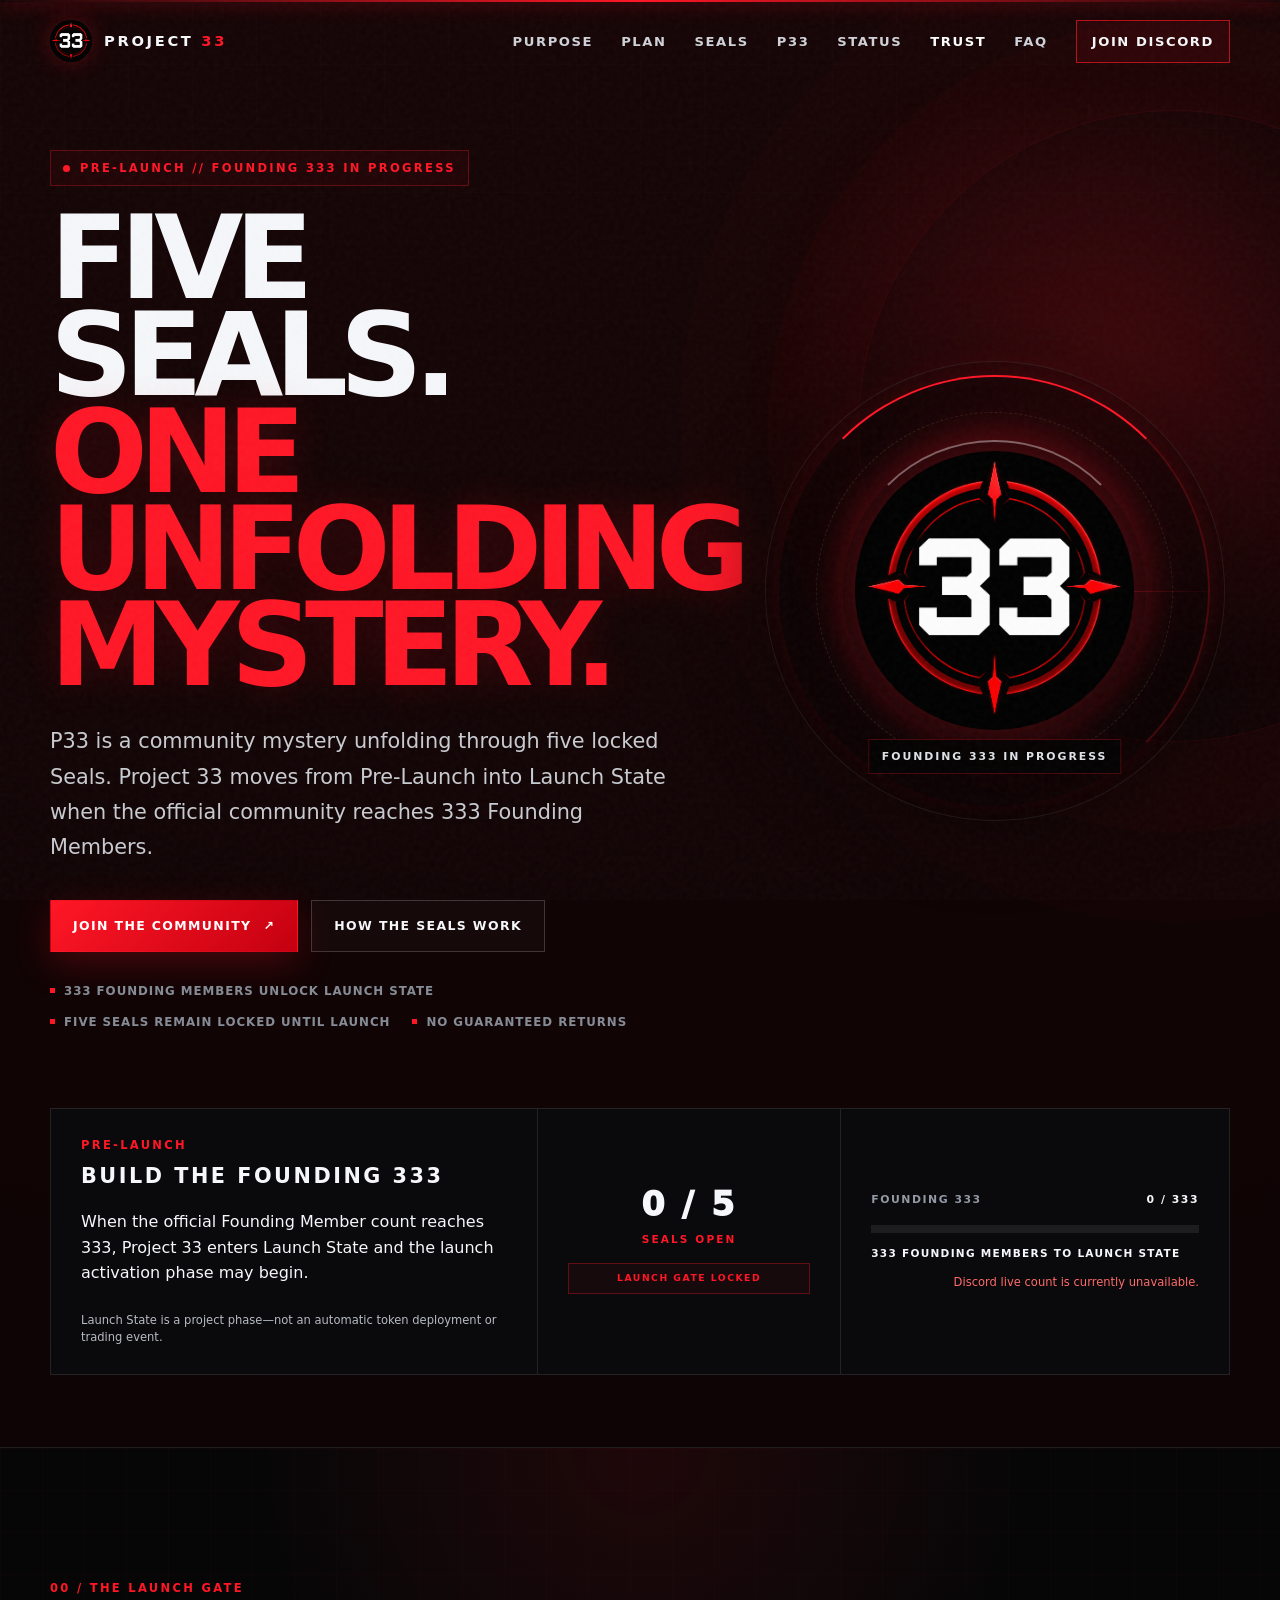
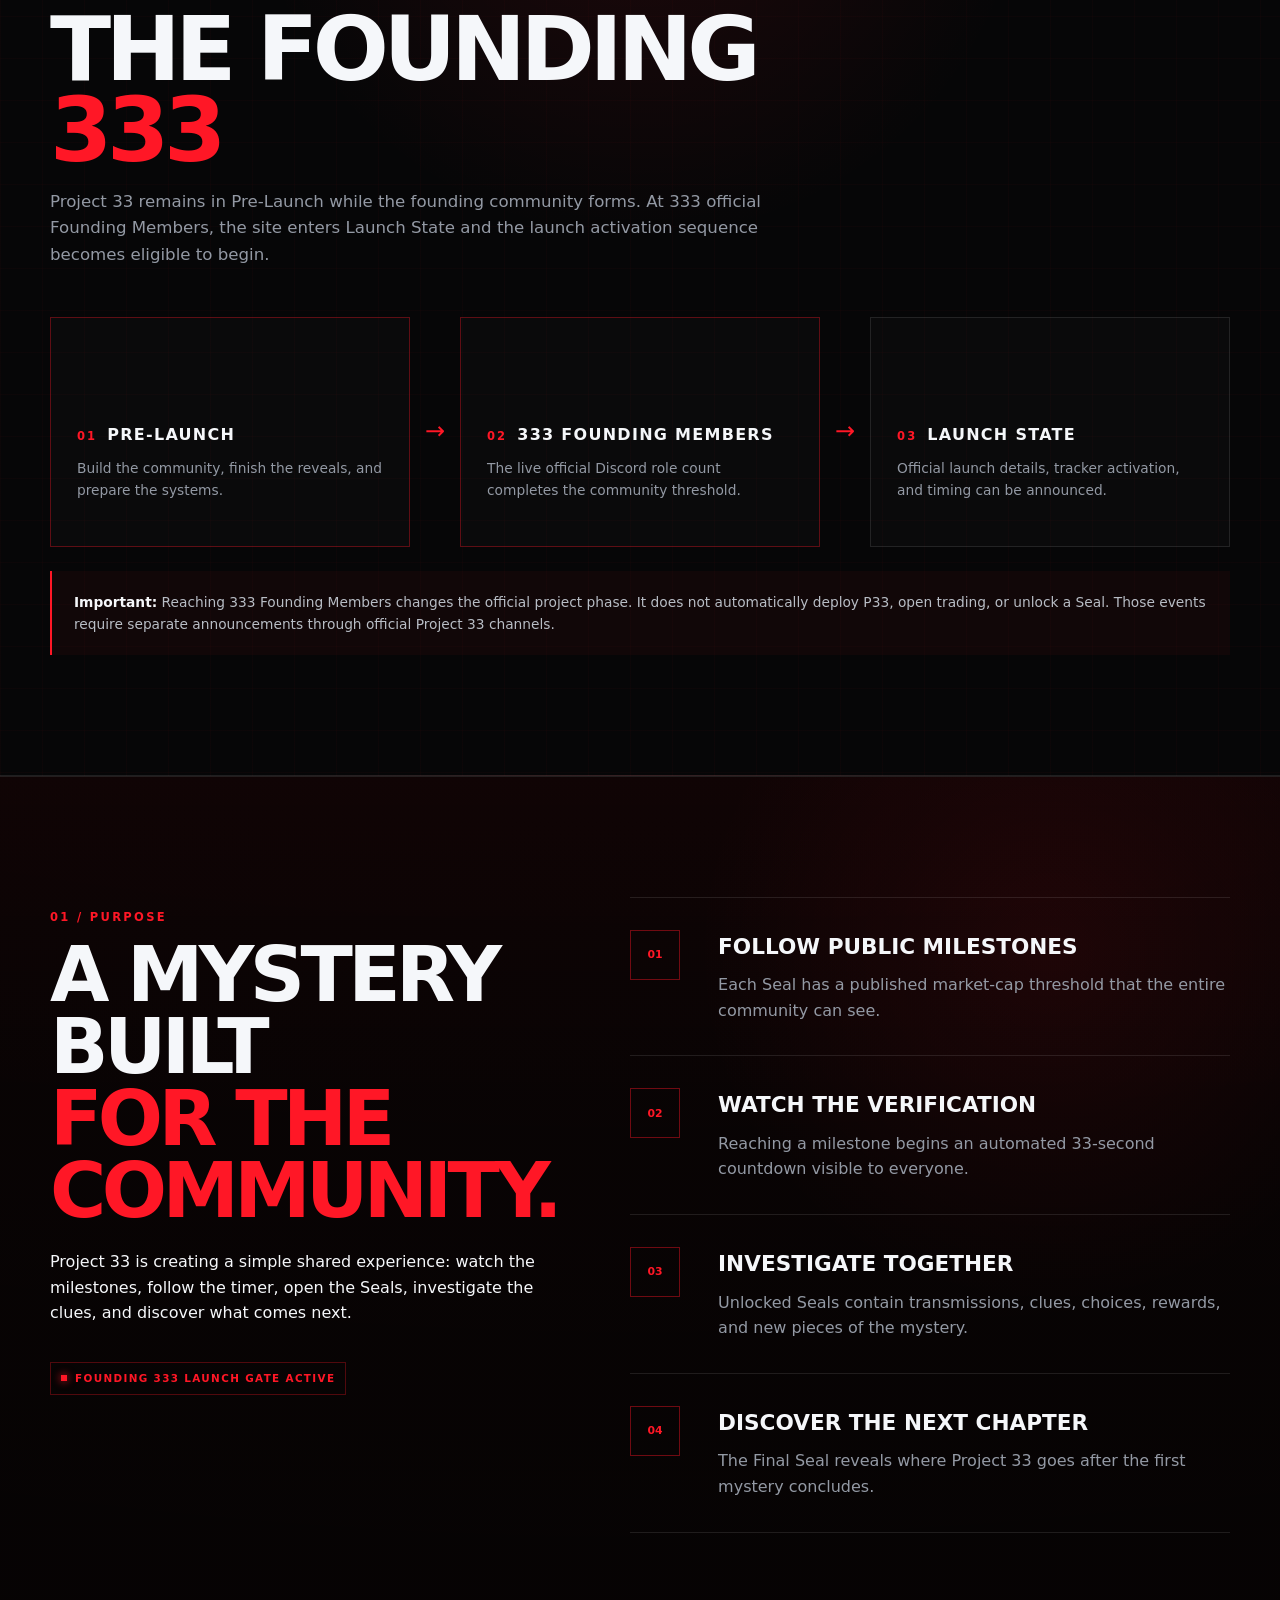
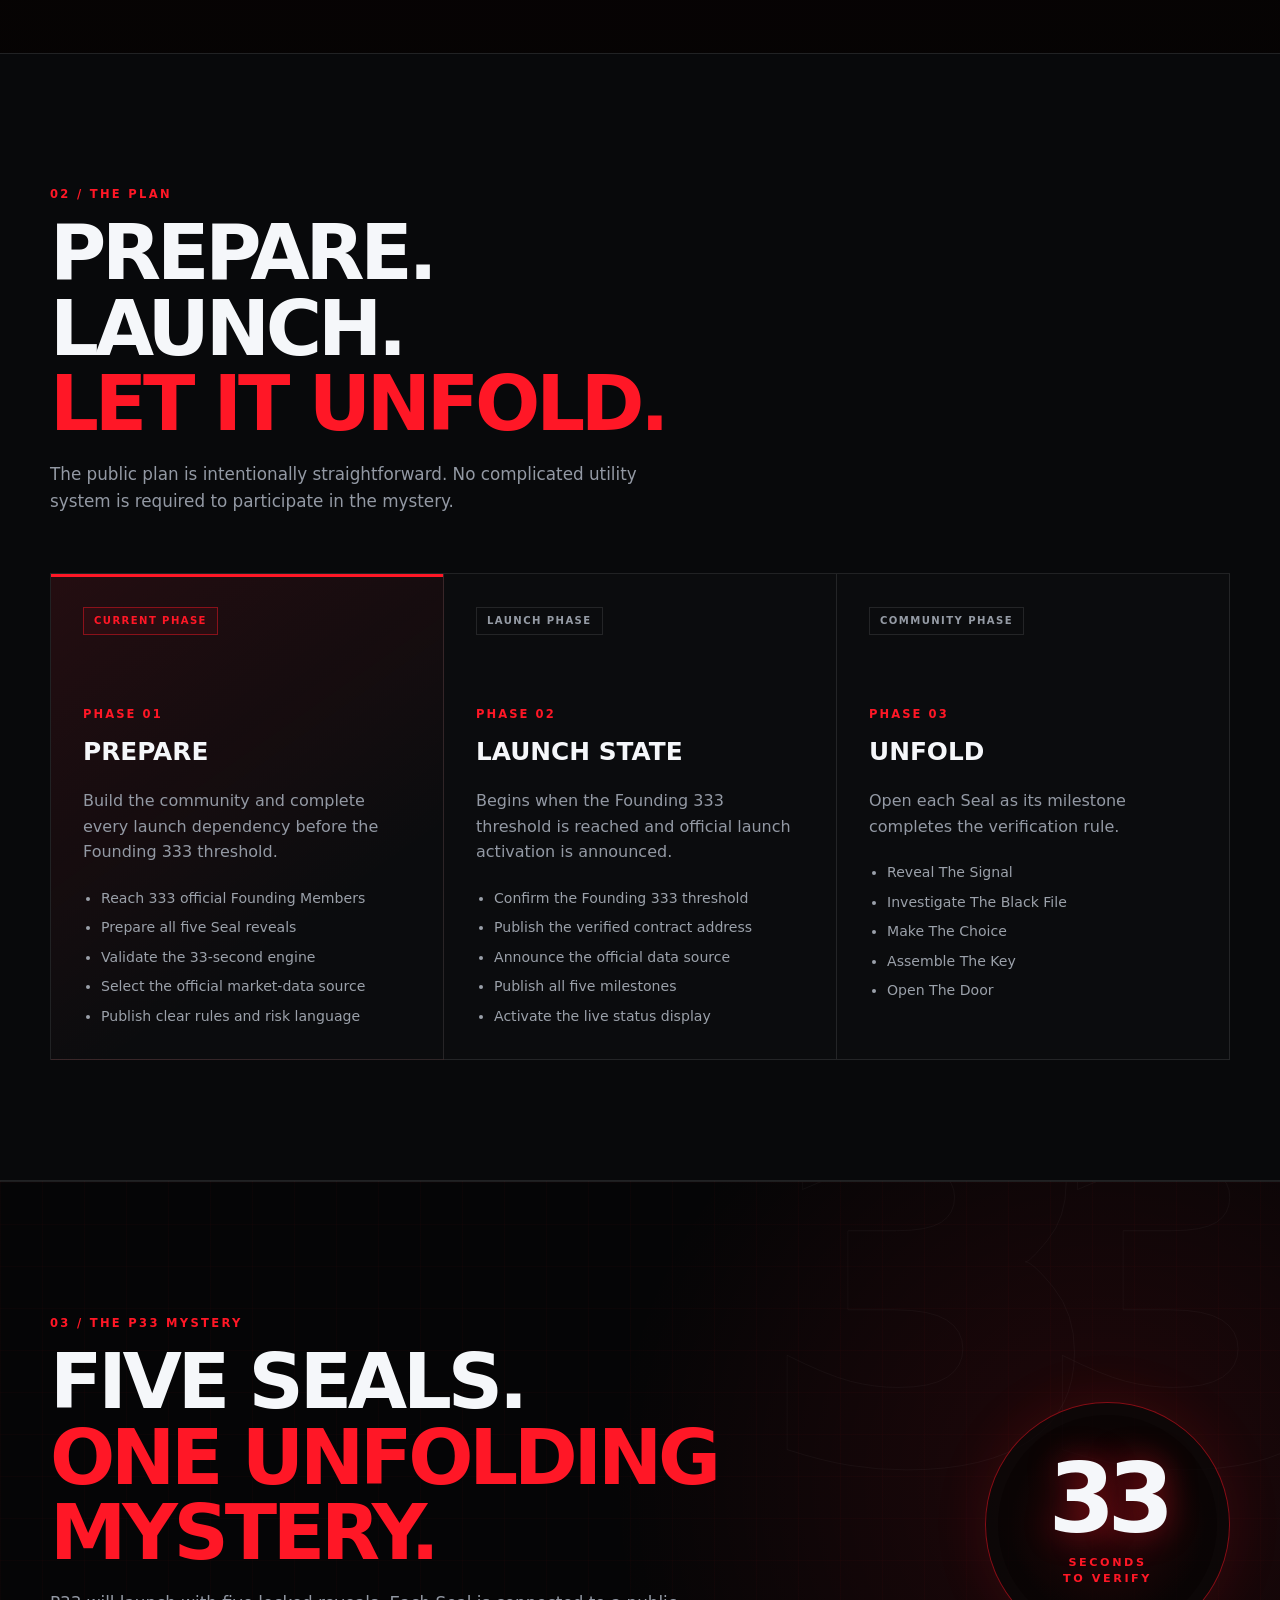
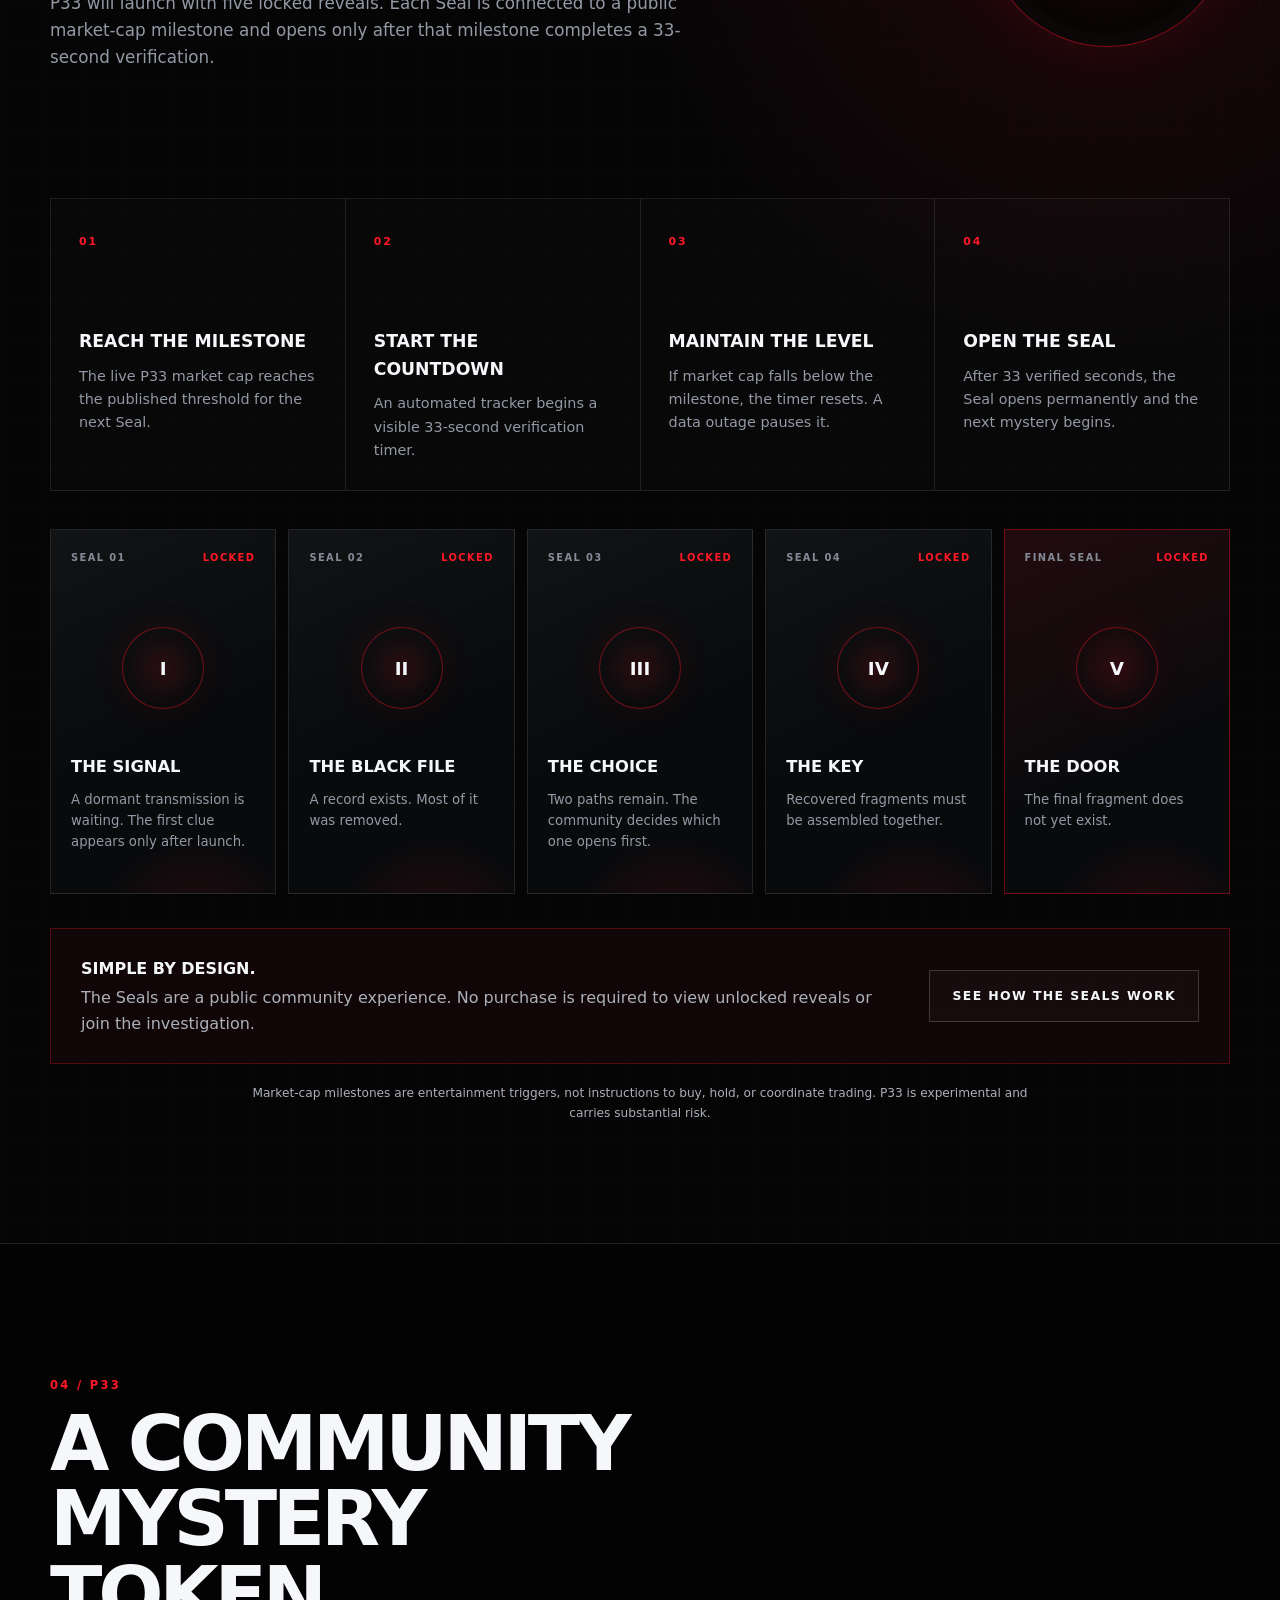
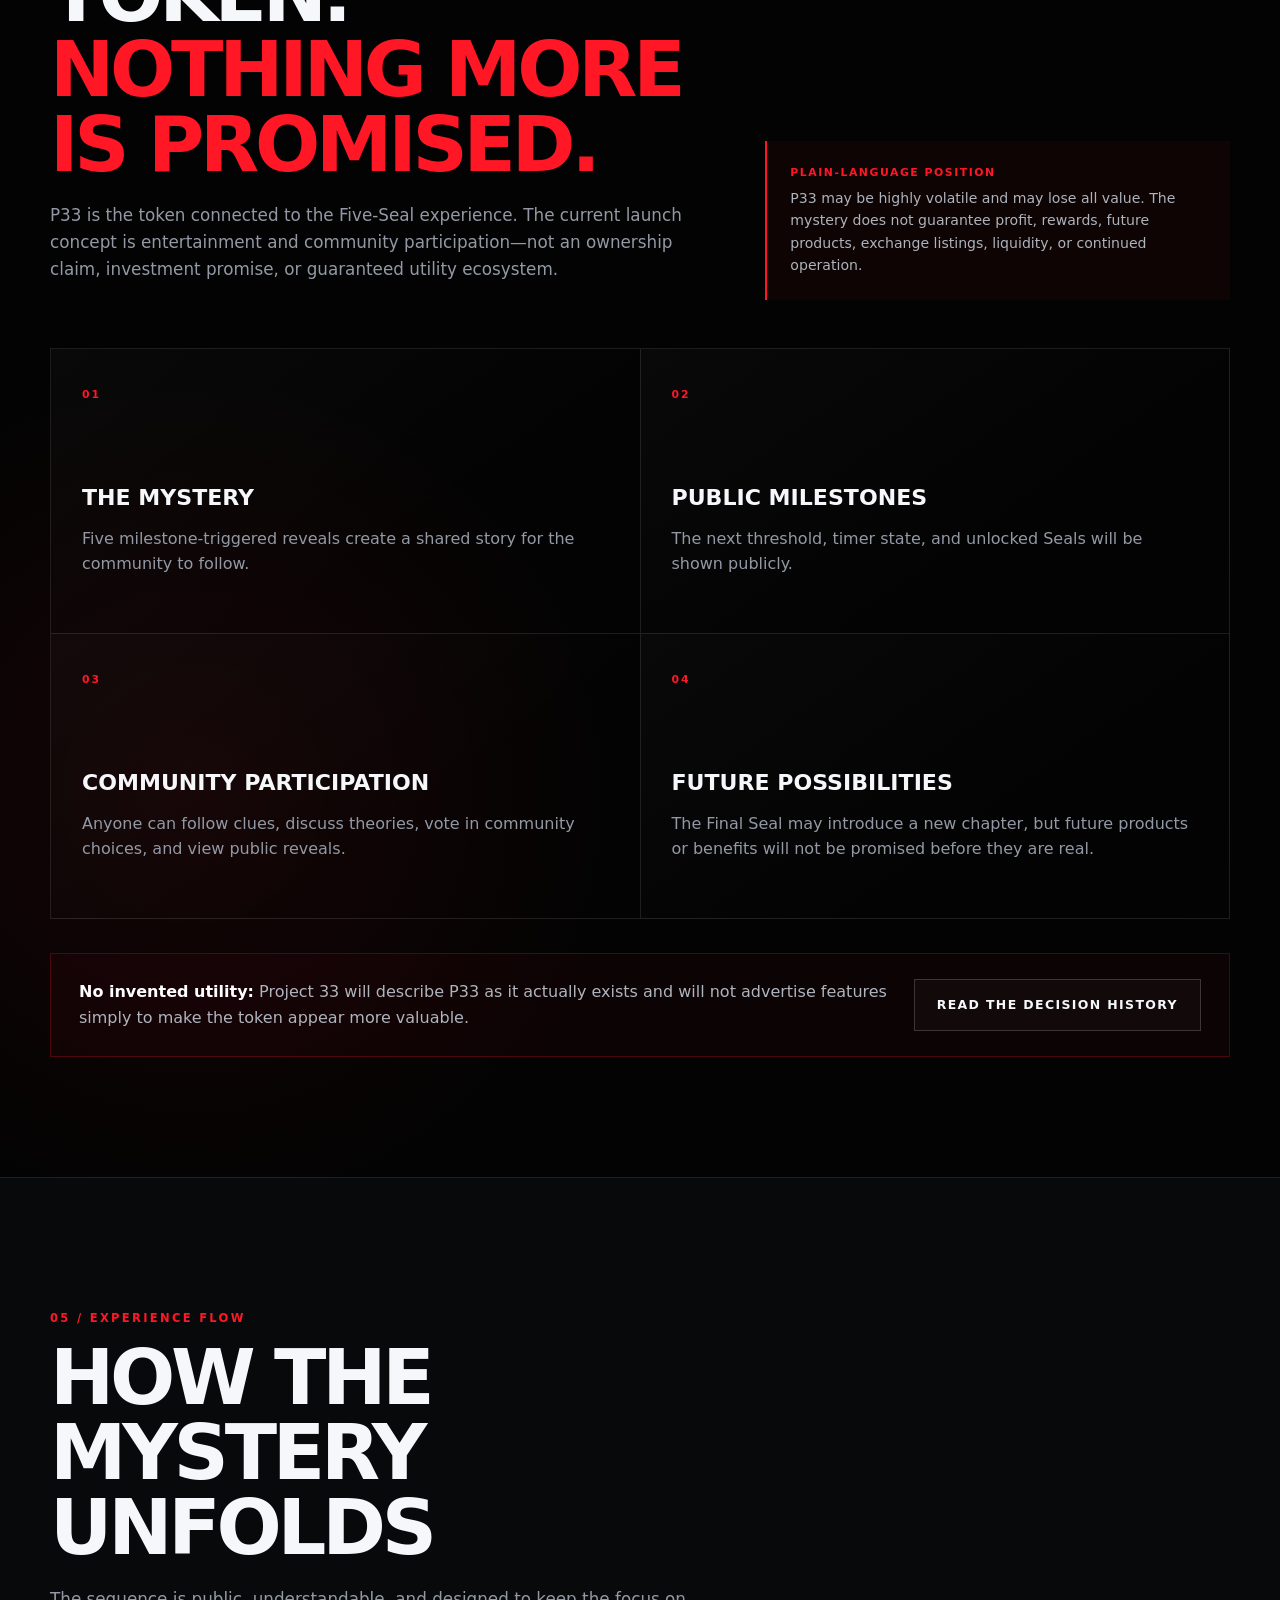
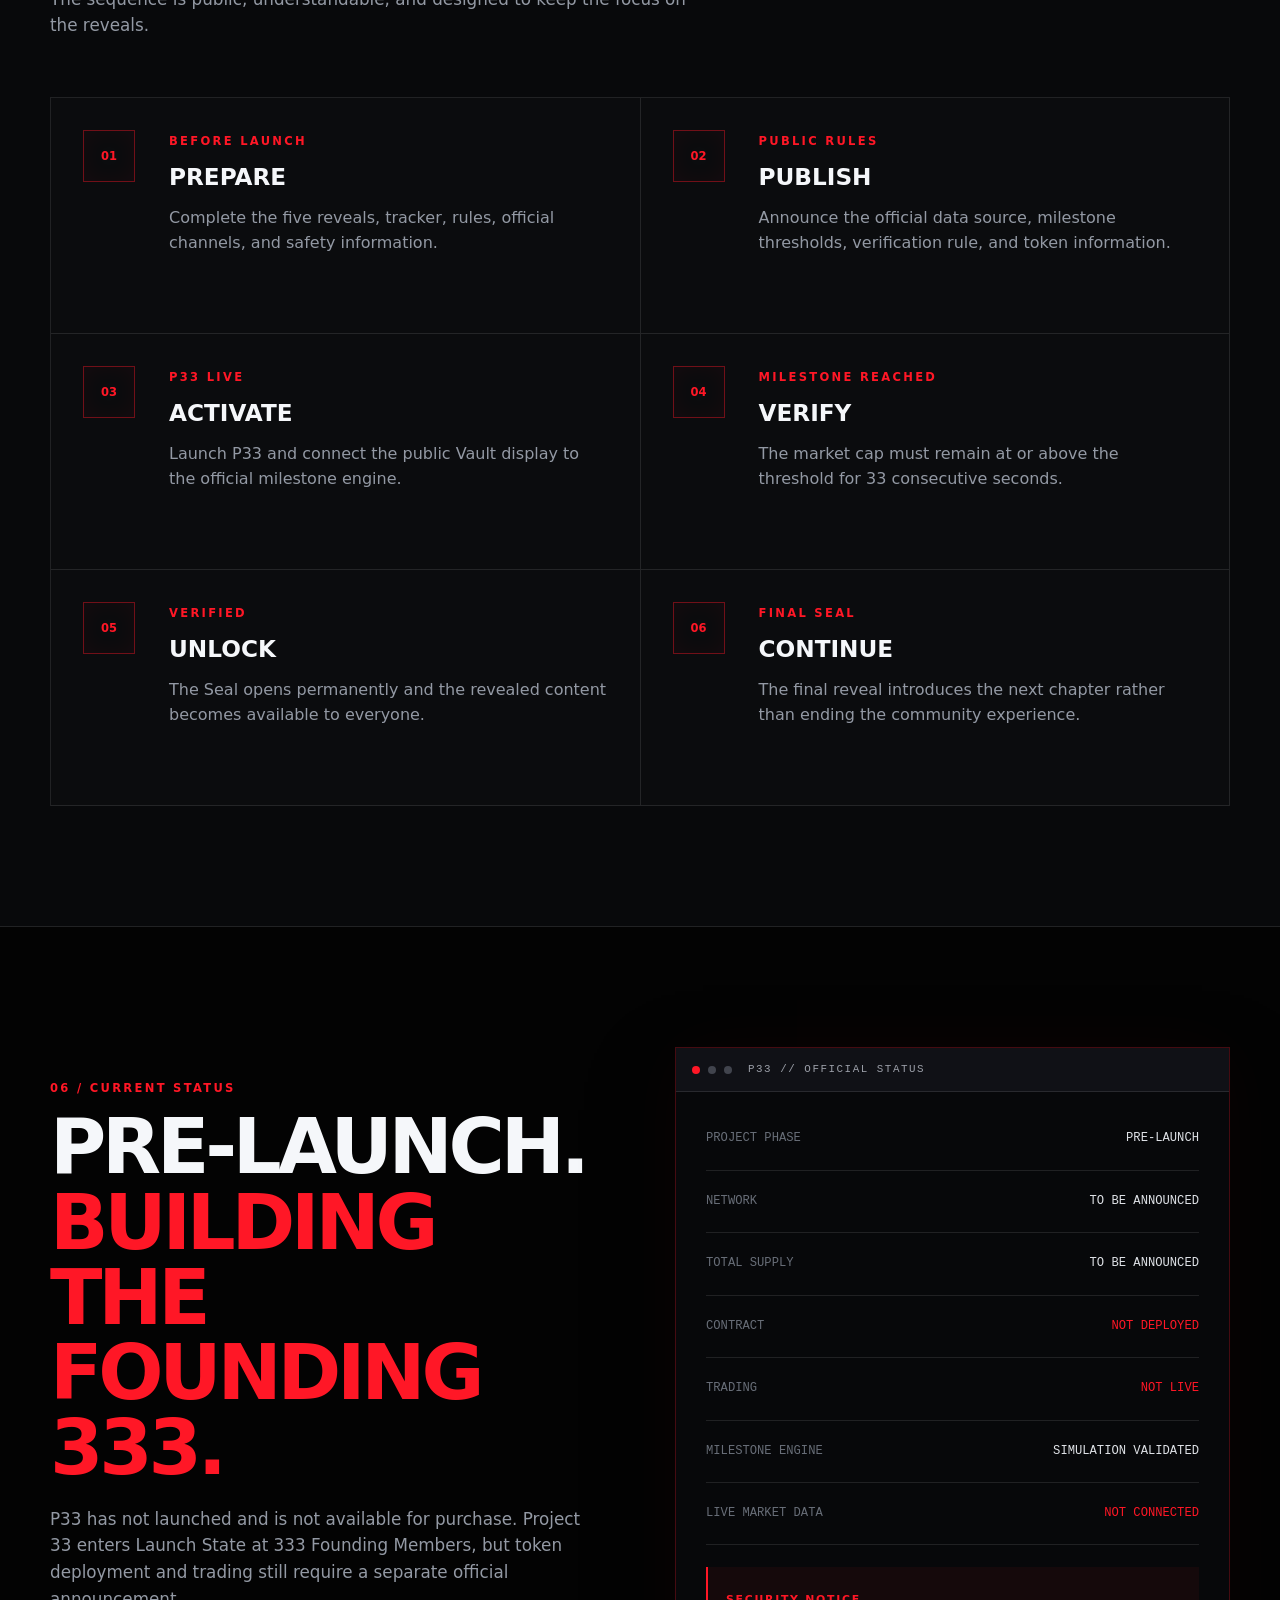
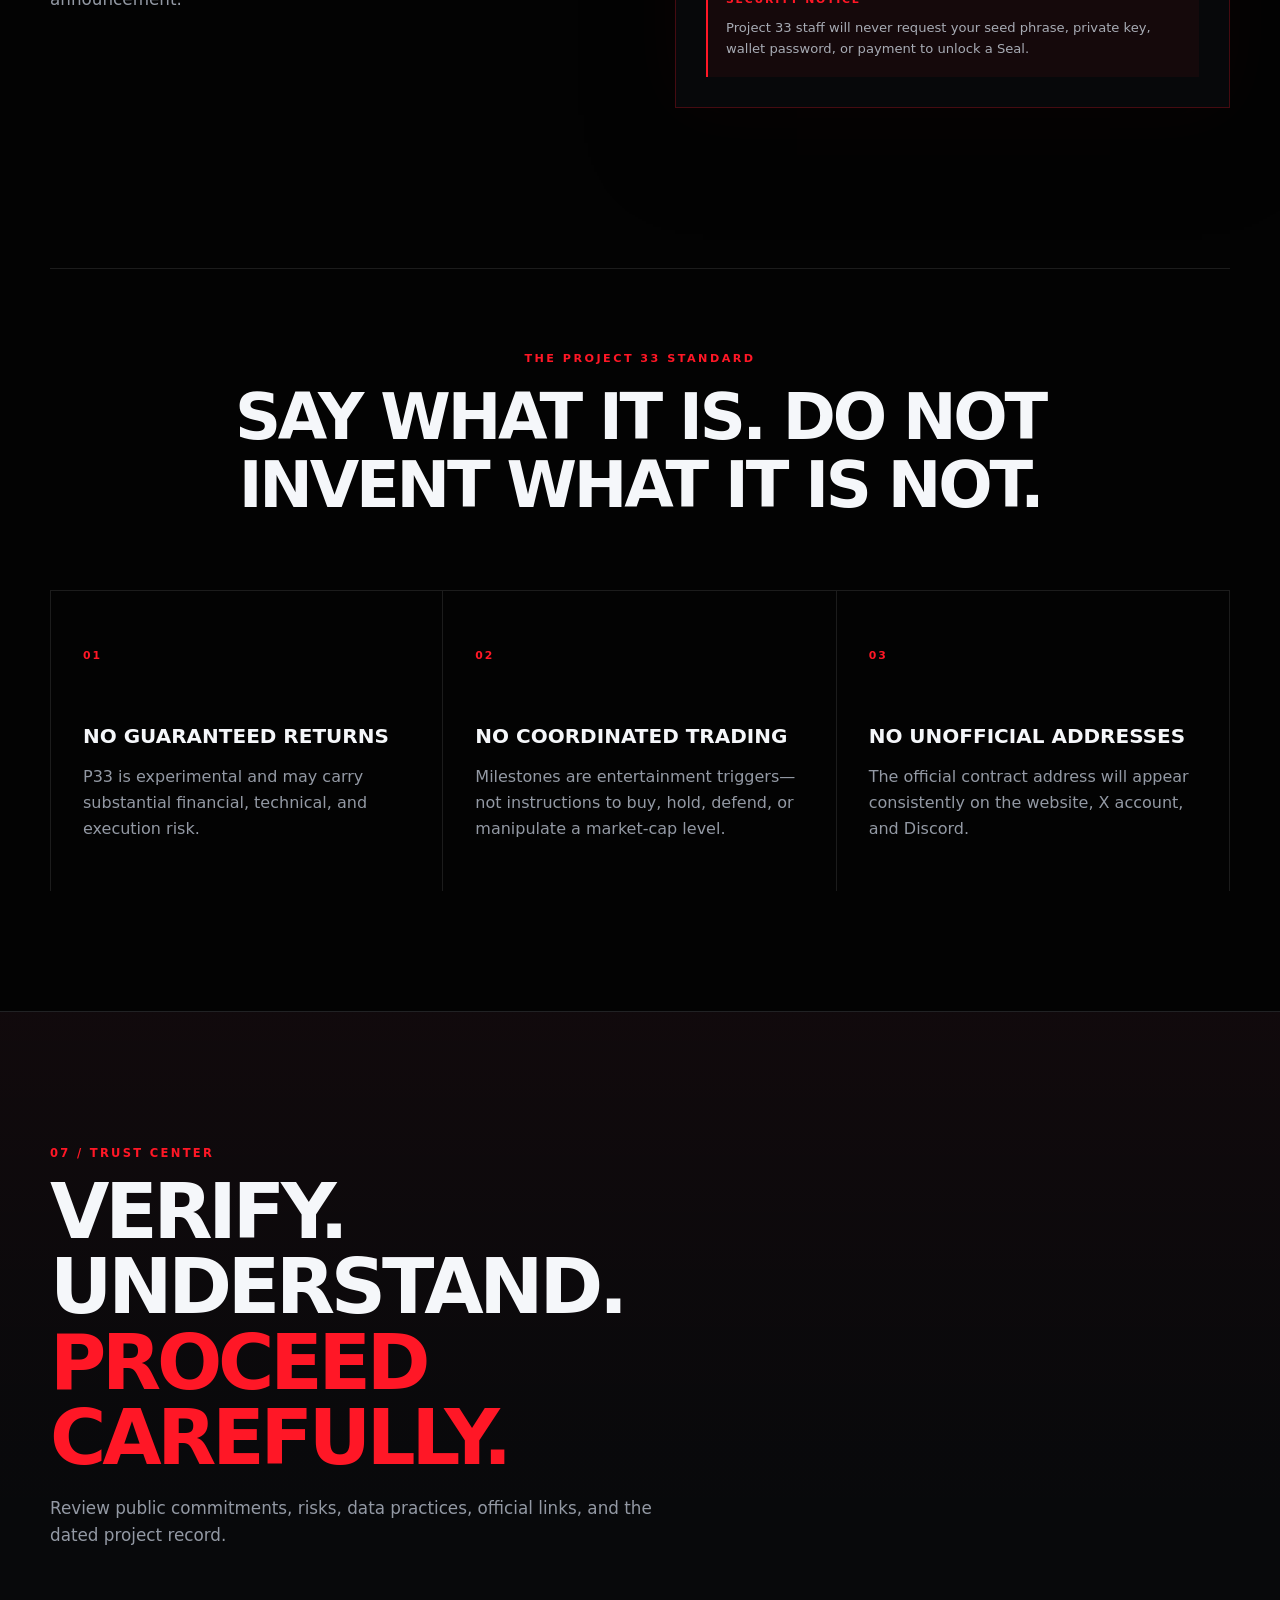
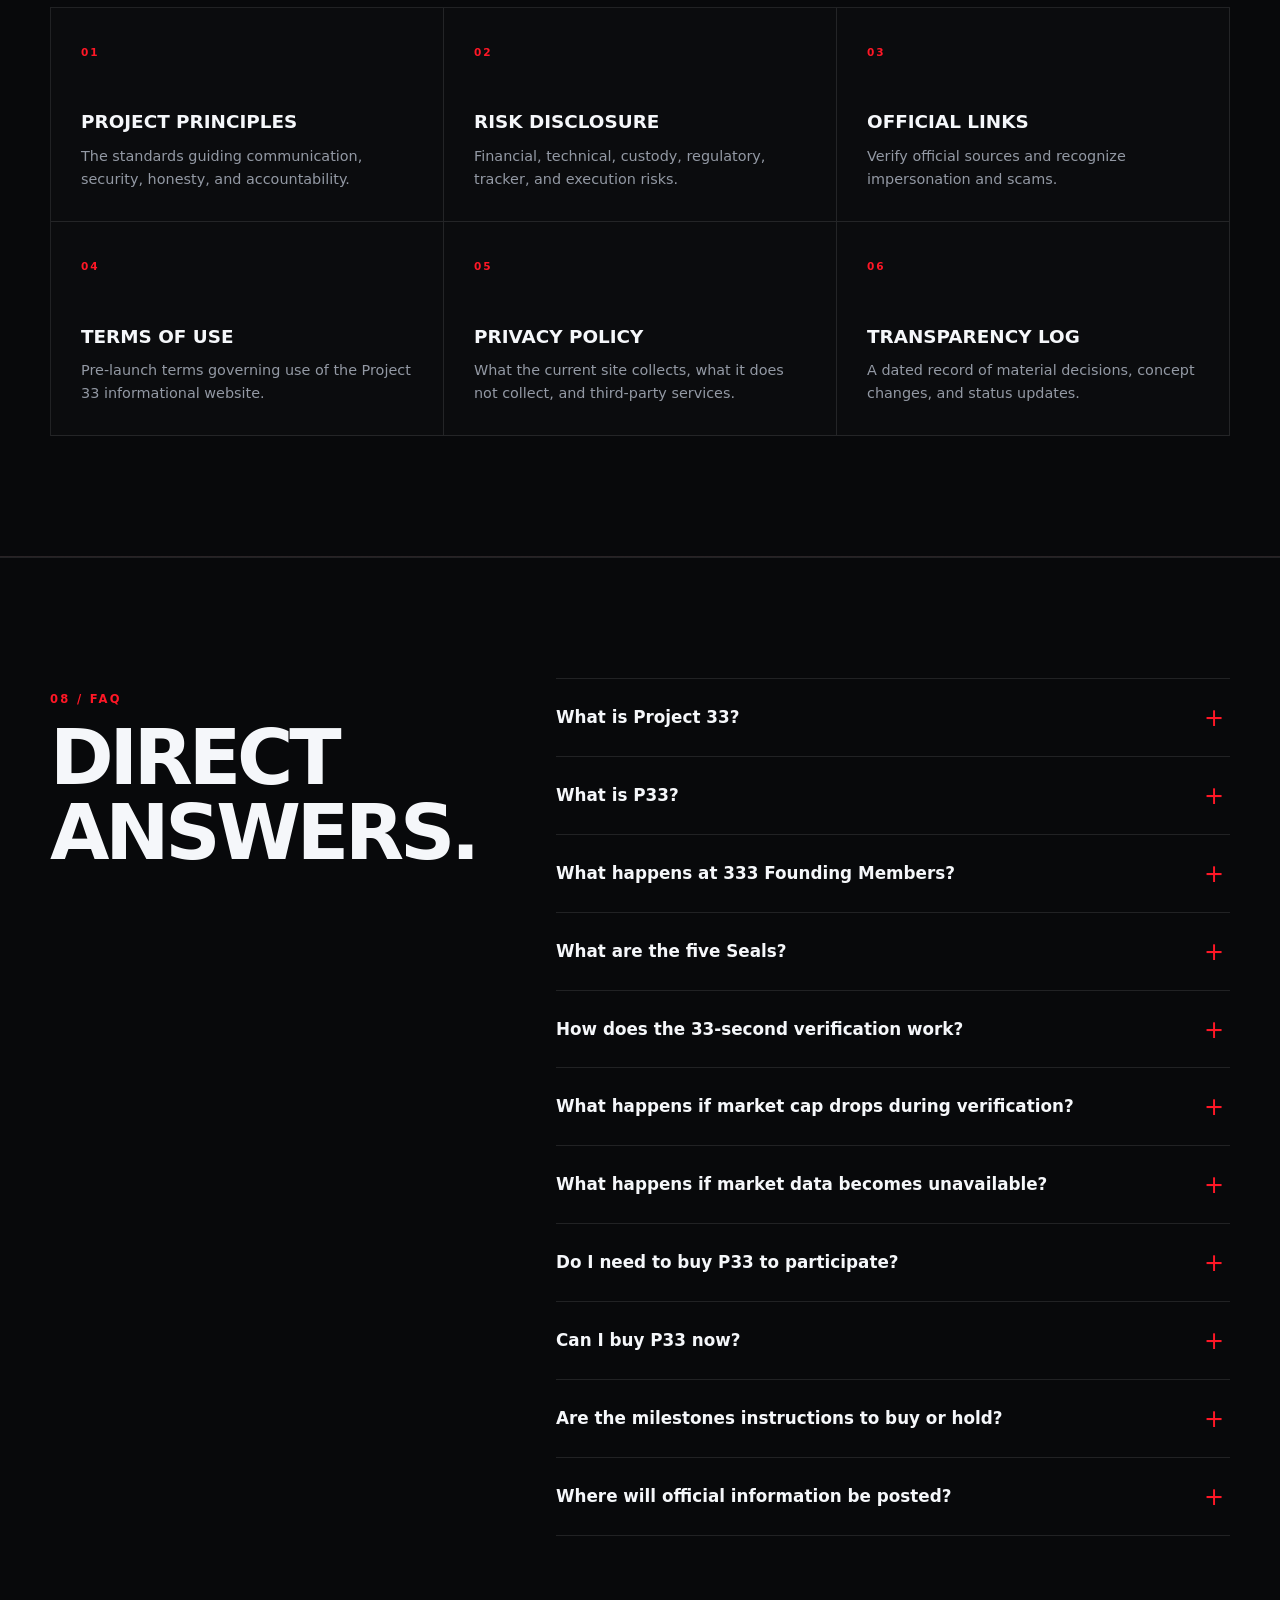
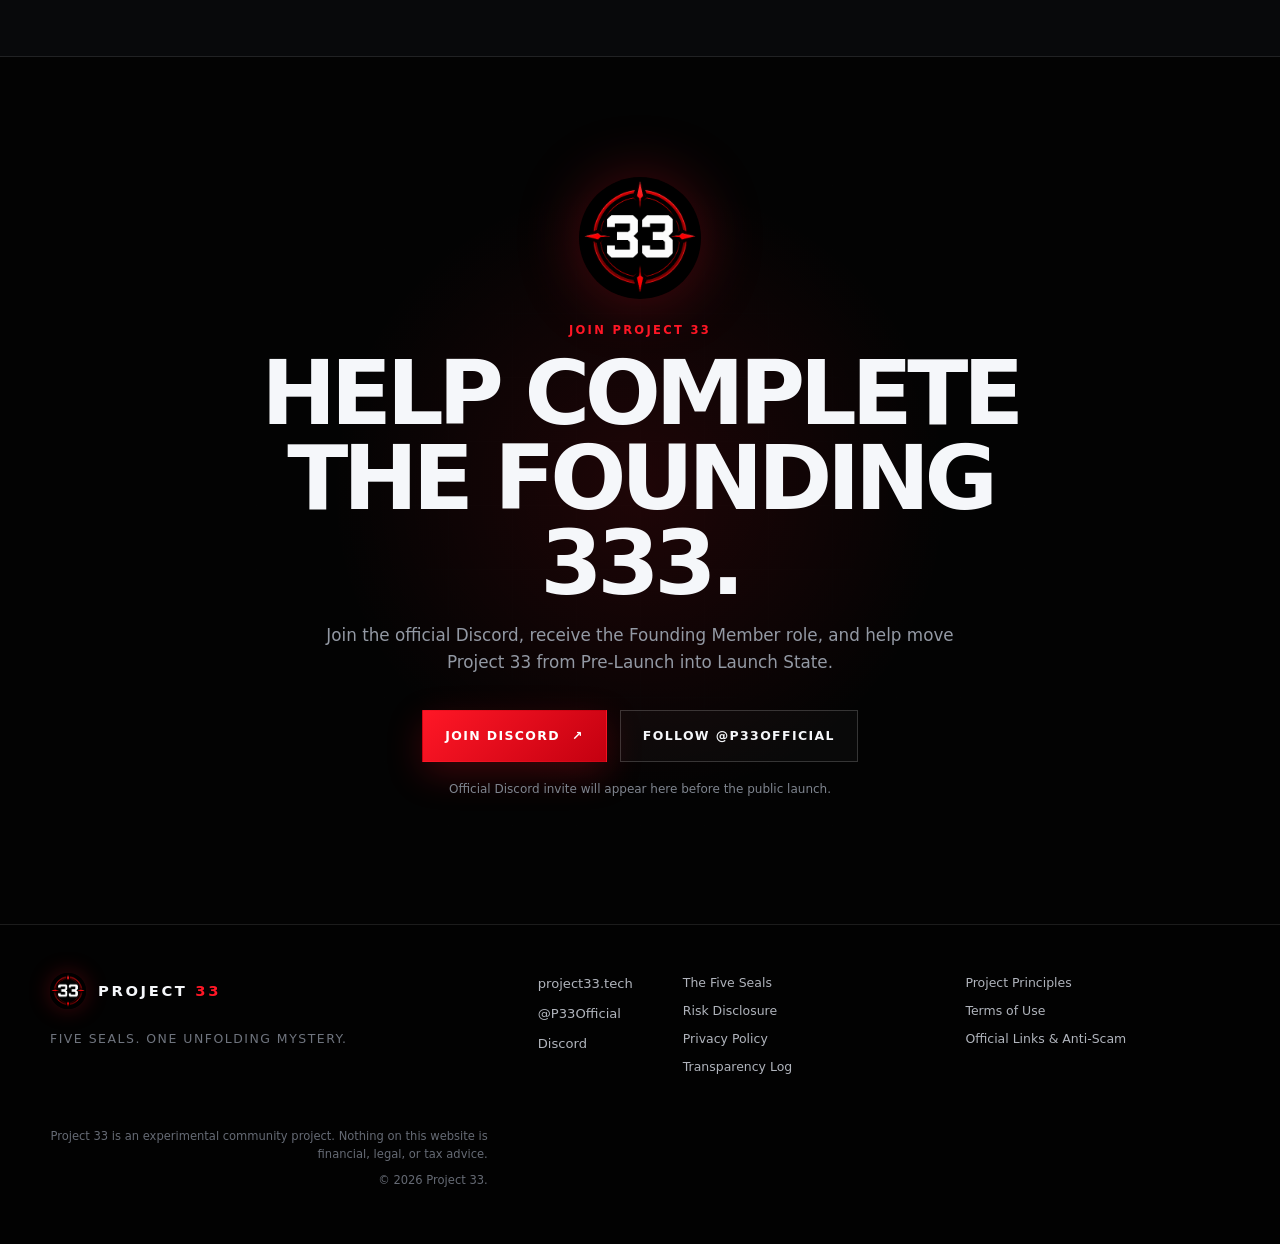
==== commit 603e2cb7: "Add files via upload" ====
--- a/index.html
+++ b/index.html
@@ -94,11 +94,11 @@
 <p>Project 33 remains in Pre-Launch while the founding community forms. At 333 official Founding Members, the site enters Launch State and the launch activation sequence becomes eligible to begin.</p>
 </div>
 <div aria-label="Project 33 launch gate sequence" class="launch-gate-flow reveal delay-1">
-<article class="launch-gate-node current"><span>01</span><strong>PRE-LAUNCH</strong><p>Build the community, finish the reveals, and prepare the systems.</p></article>
+<article class="launch-gate-node current"><div class="launch-gate-label"><span>01</span> <strong>PRE-LAUNCH</strong></div><p>Build the community, finish the reveals, and prepare the systems.</p></article>
 <div aria-hidden="true" class="launch-gate-arrow">→</div>
-<article class="launch-gate-node threshold"><span>02</span><strong>333 FOUNDING MEMBERS</strong><p>The live official Discord role count completes the community threshold.</p></article>
+<article class="launch-gate-node threshold"><div class="launch-gate-label"><span>02</span> <strong>333 FOUNDING MEMBERS</strong></div><p>The live official Discord role count completes the community threshold.</p></article>
 <div aria-hidden="true" class="launch-gate-arrow">→</div>
-<article class="launch-gate-node"><span>03</span><strong>LAUNCH STATE</strong><p>Official launch details, tracker activation, and timing can be announced.</p></article>
+<article class="launch-gate-node"><div class="launch-gate-label"><span>03</span> <strong>LAUNCH STATE</strong></div><p>Official launch details, tracker activation, and timing can be announced.</p></article>
 </div>
 <div class="launch-gate-clarifier reveal delay-2"><strong>Important:</strong> Reaching 333 Founding Members changes the official project phase. It does not automatically deploy P33, open trading, or unlock a Seal. Those events require separate announcements through official Project 33 channels.</div>
 </div>
--- a/styles.css
+++ b/styles.css
@@ -1389,8 +1389,25 @@
 }
 .launch-gate-node.current,
 .launch-gate-node.threshold { border-color: rgba(255,23,38,.34); }
-.launch-gate-node > span { color: var(--red); font-size: .65rem; font-weight: 900; letter-spacing: .18em; }
-.launch-gate-node strong { display: block; margin-top: 78px; font-size: 1rem; letter-spacing: .08em; }
+.launch-gate-label {
+  display: flex;
+  align-items: baseline;
+  gap: 10px;
+  margin-top: 78px;
+}
+.launch-gate-label > span {
+  flex: 0 0 auto;
+  color: var(--red);
+  font-size: .72rem;
+  font-weight: 900;
+  letter-spacing: .18em;
+}
+.launch-gate-label strong {
+  display: inline;
+  margin: 0;
+  font-size: 1rem;
+  letter-spacing: .08em;
+}
 .launch-gate-node p { margin: 10px 0 0; color: var(--muted); font-size: .86rem; }
 .launch-gate-arrow { align-self: center; color: var(--red); font-size: 1.5rem; }
 .launch-gate-clarifier {
@@ -1414,5 +1431,5 @@
   .launch-gate-flow { grid-template-columns: 1fr; }
   .launch-gate-arrow { transform: rotate(90deg); justify-self: center; }
   .launch-gate-node { min-height: 190px; }
-  .launch-gate-node strong { margin-top: 52px; }
-}
+  .launch-gate-label { margin-top: 52px; }
+}
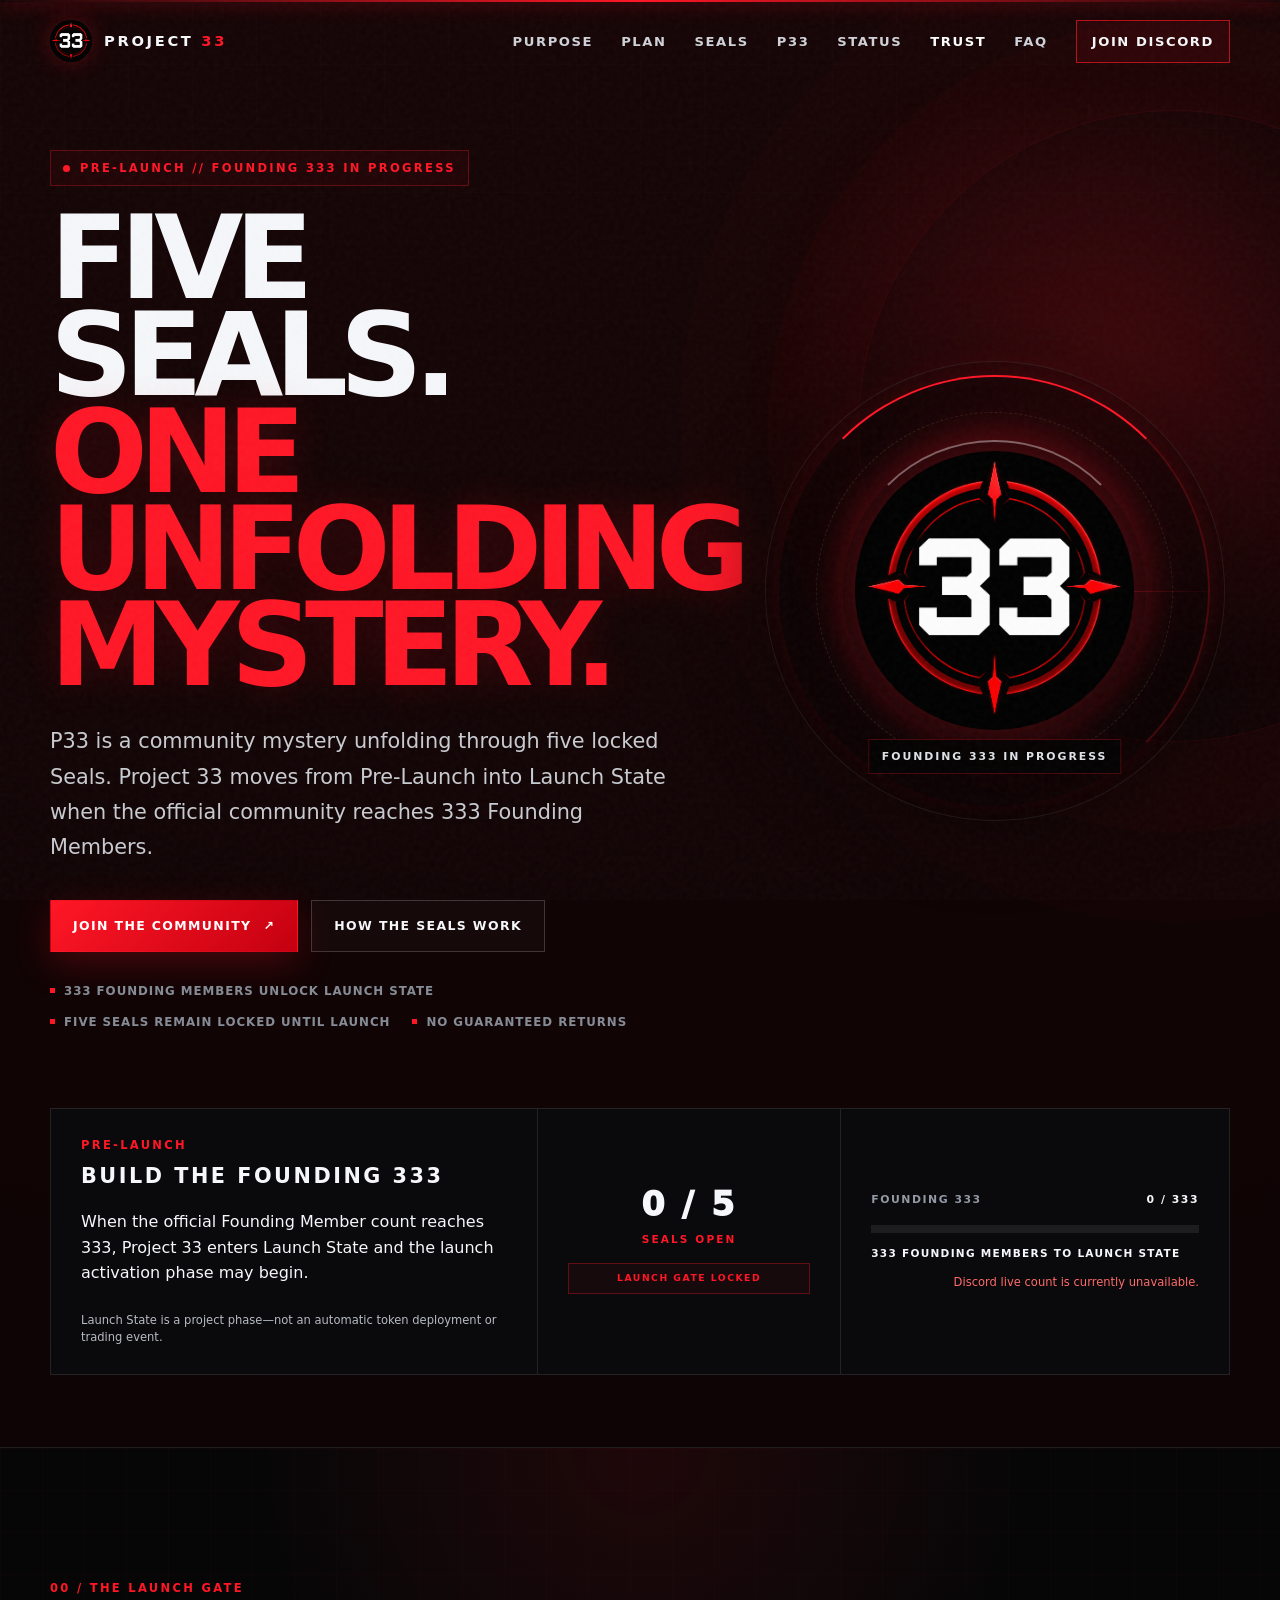
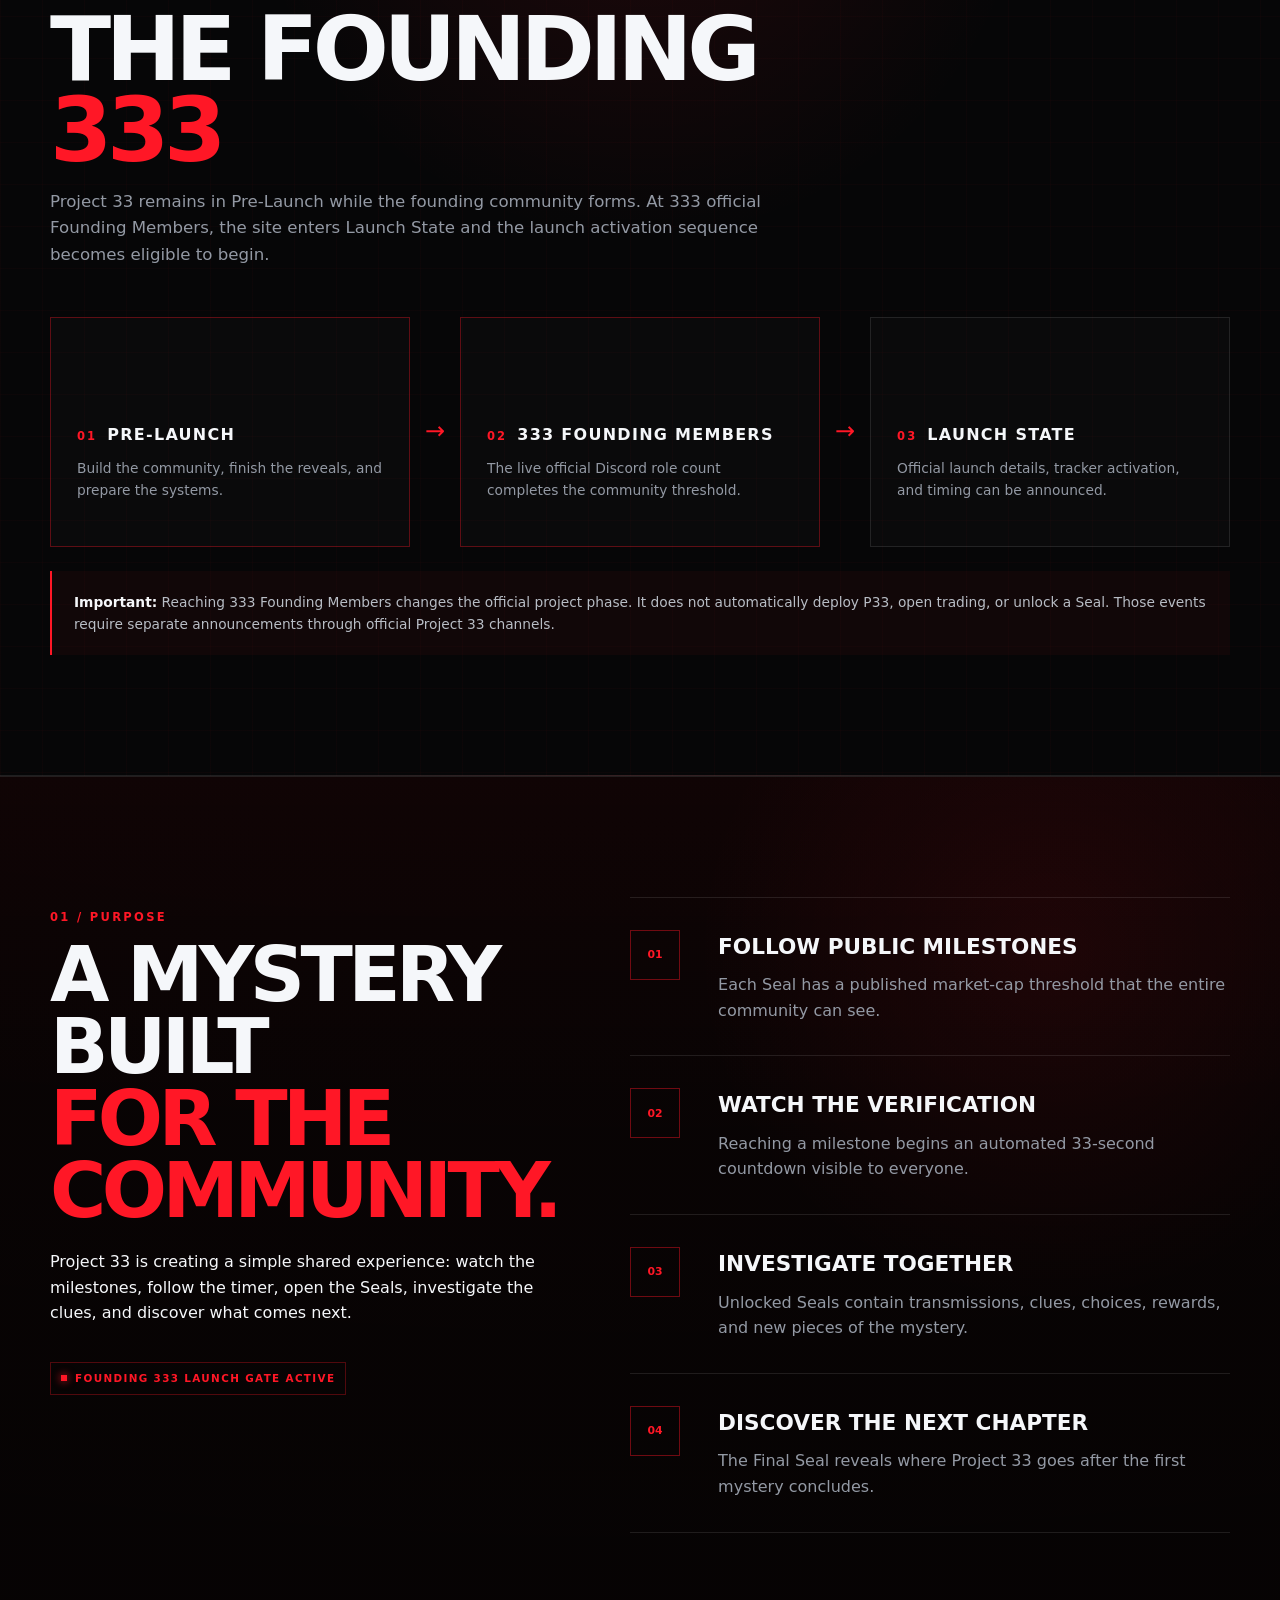
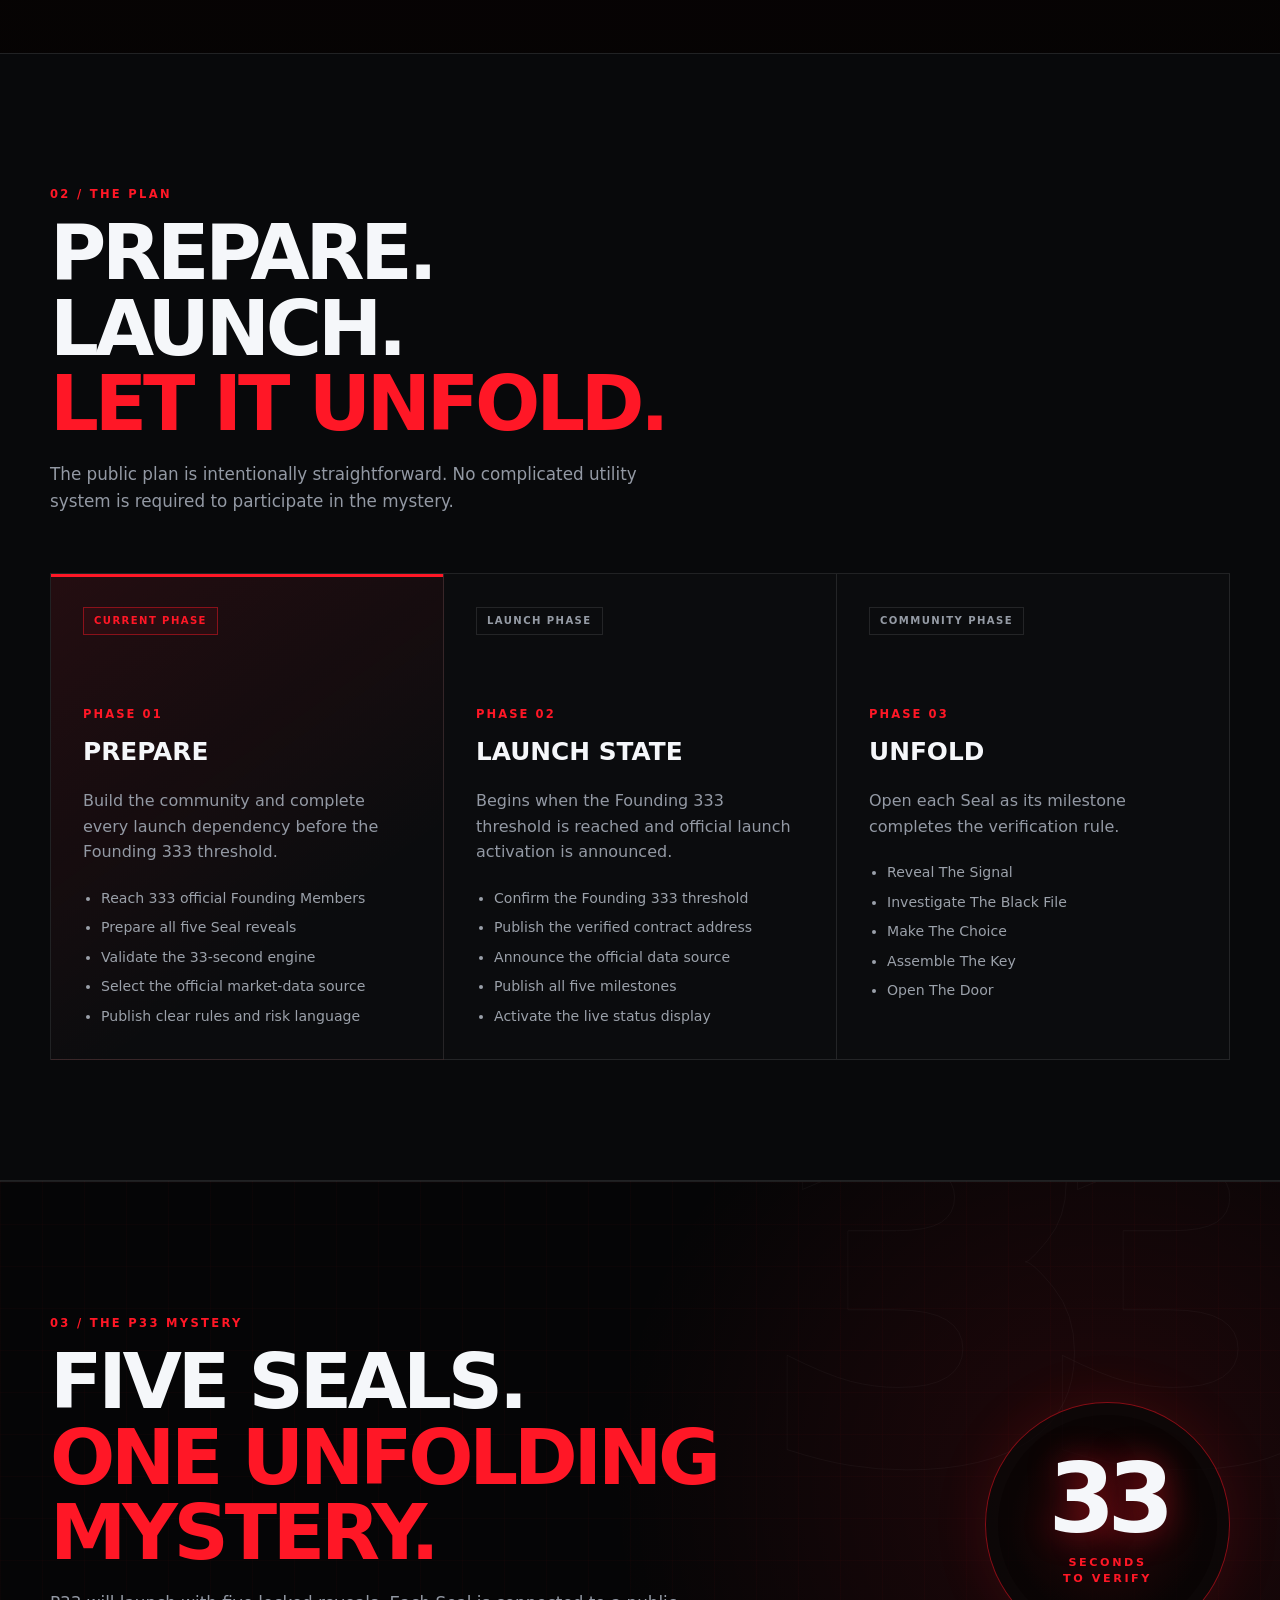
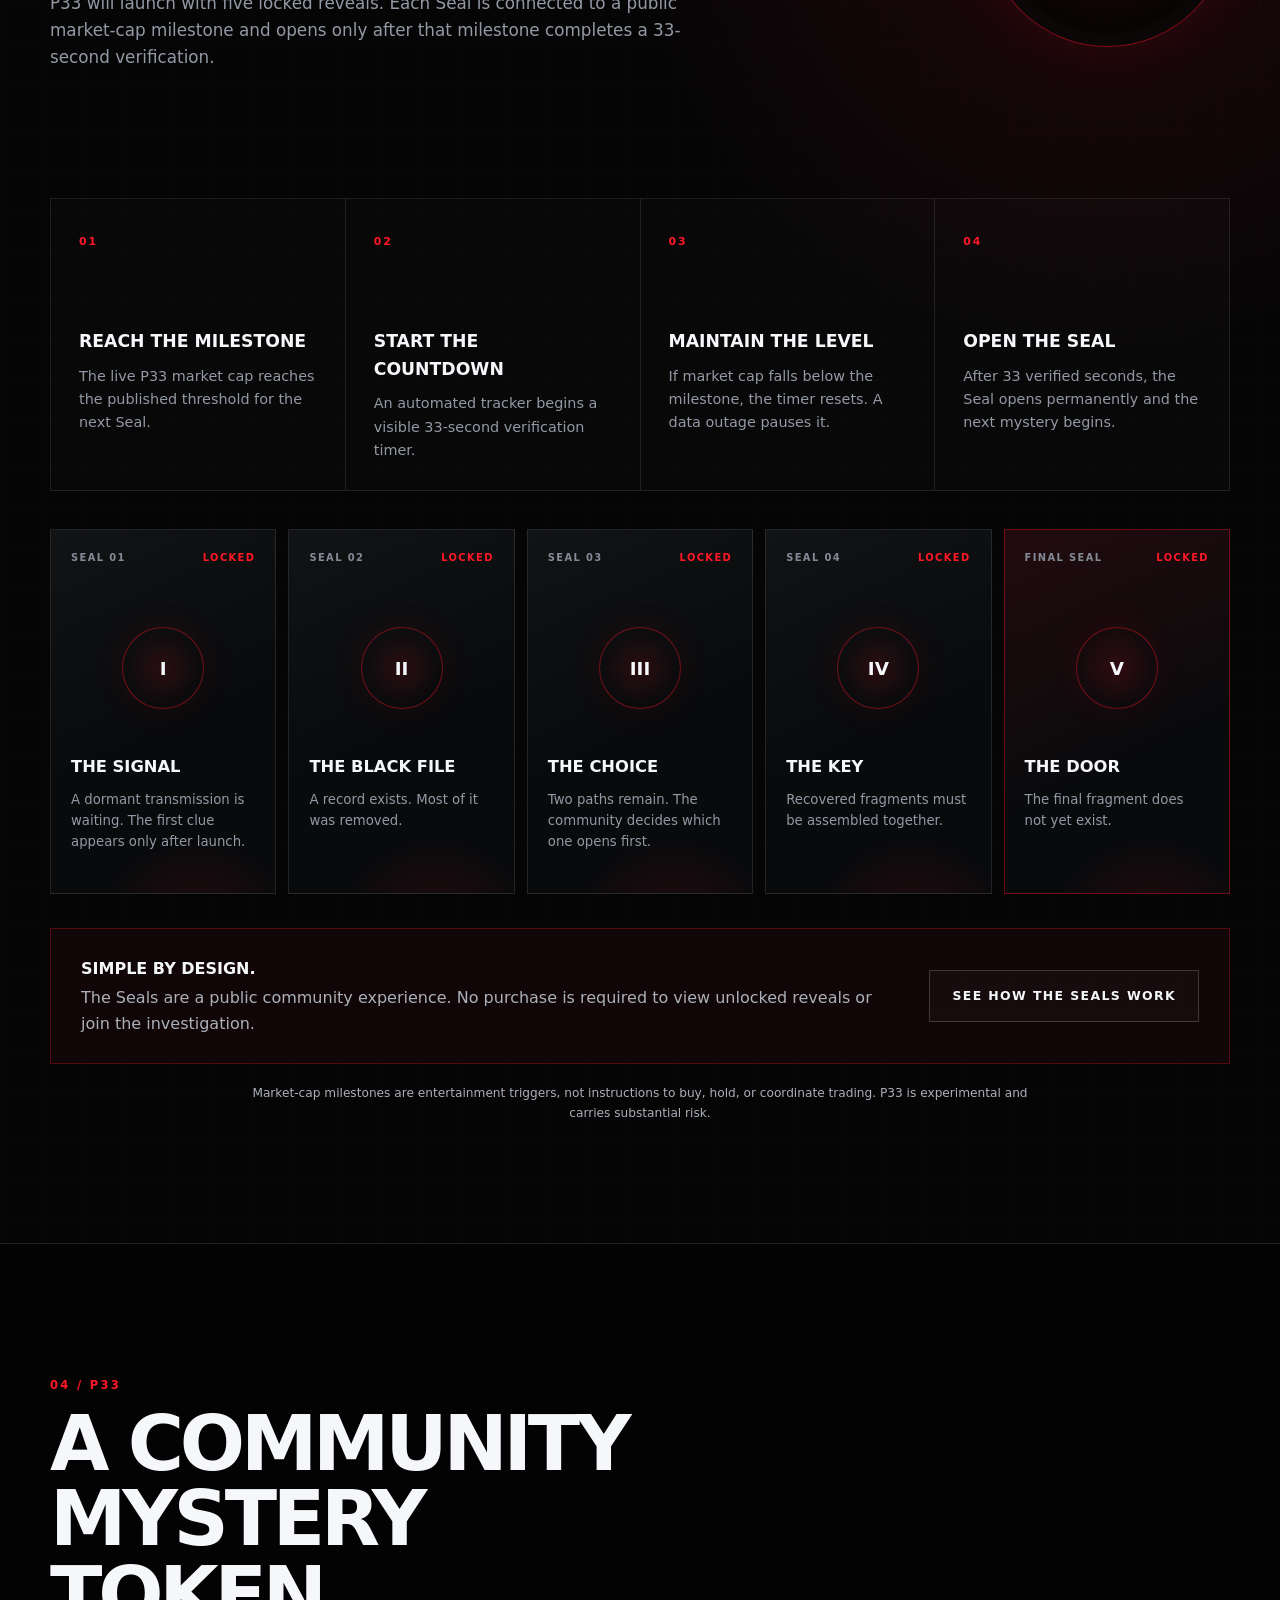
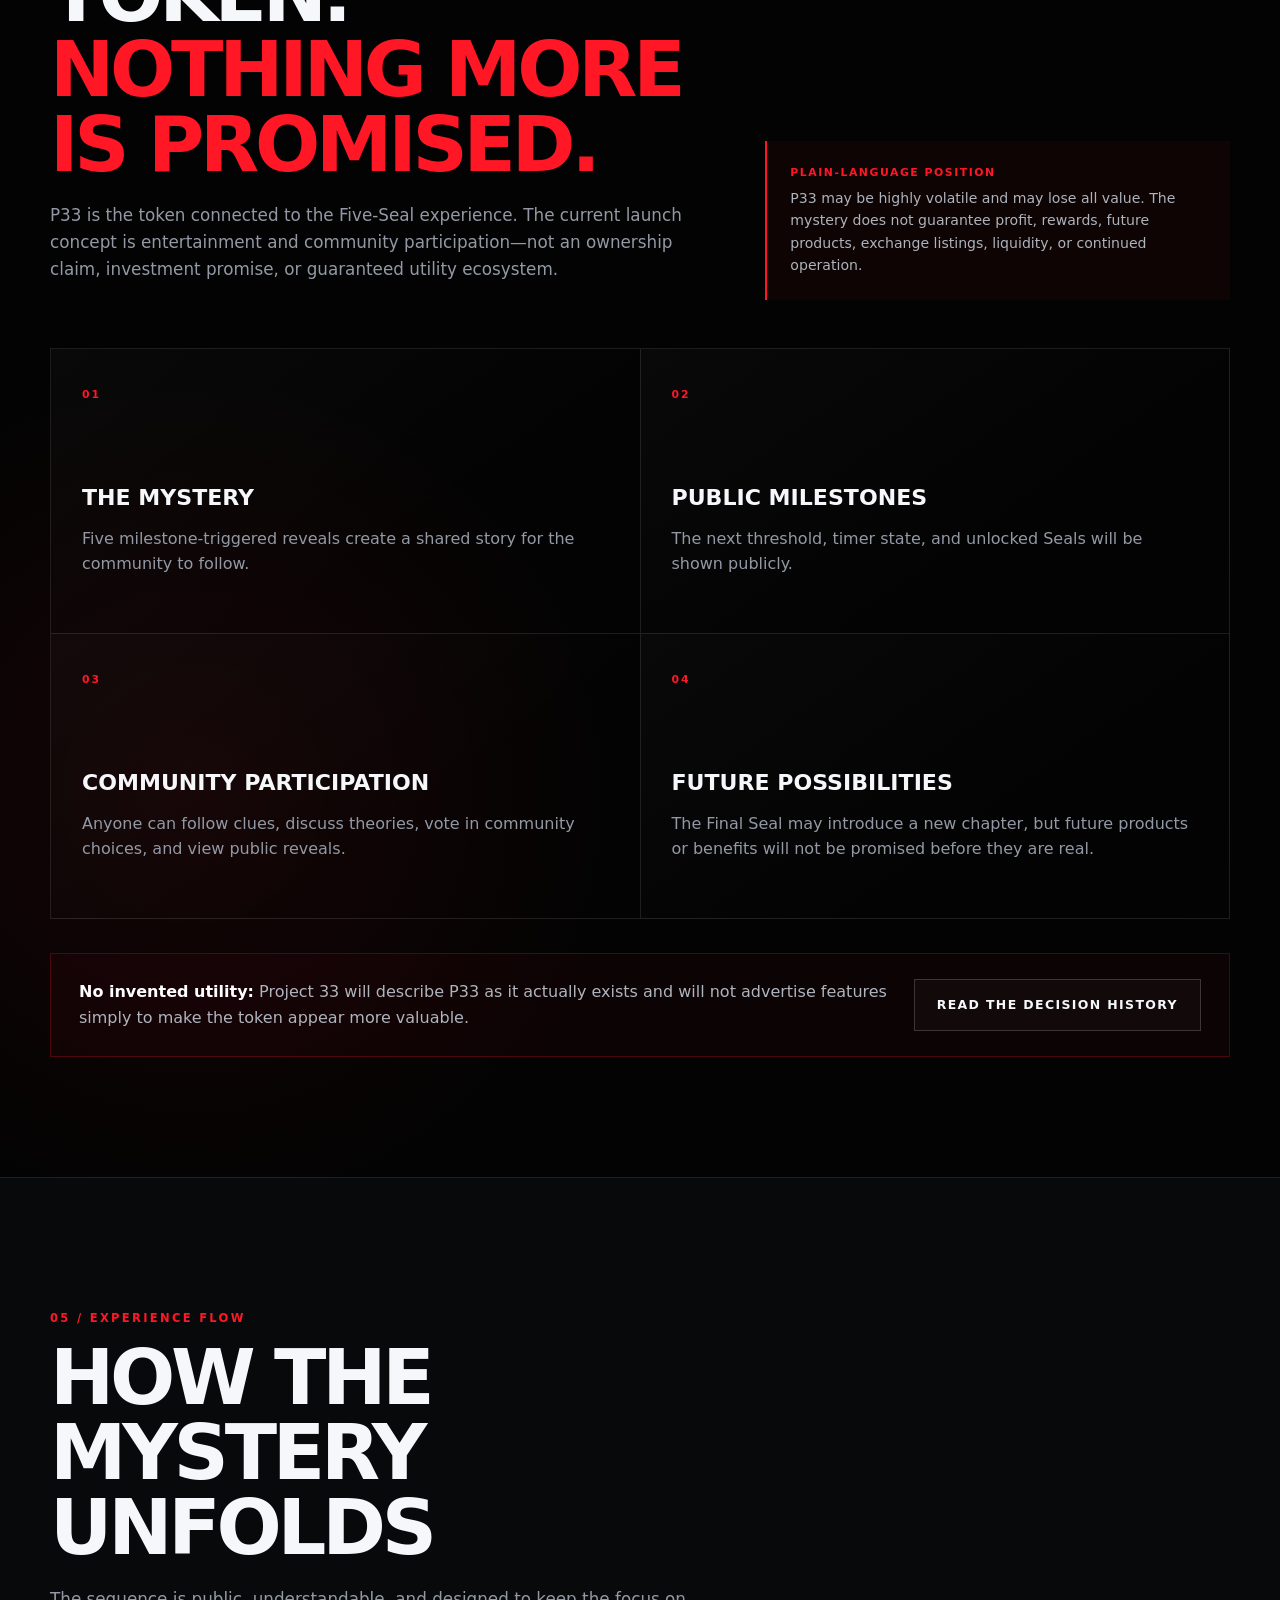
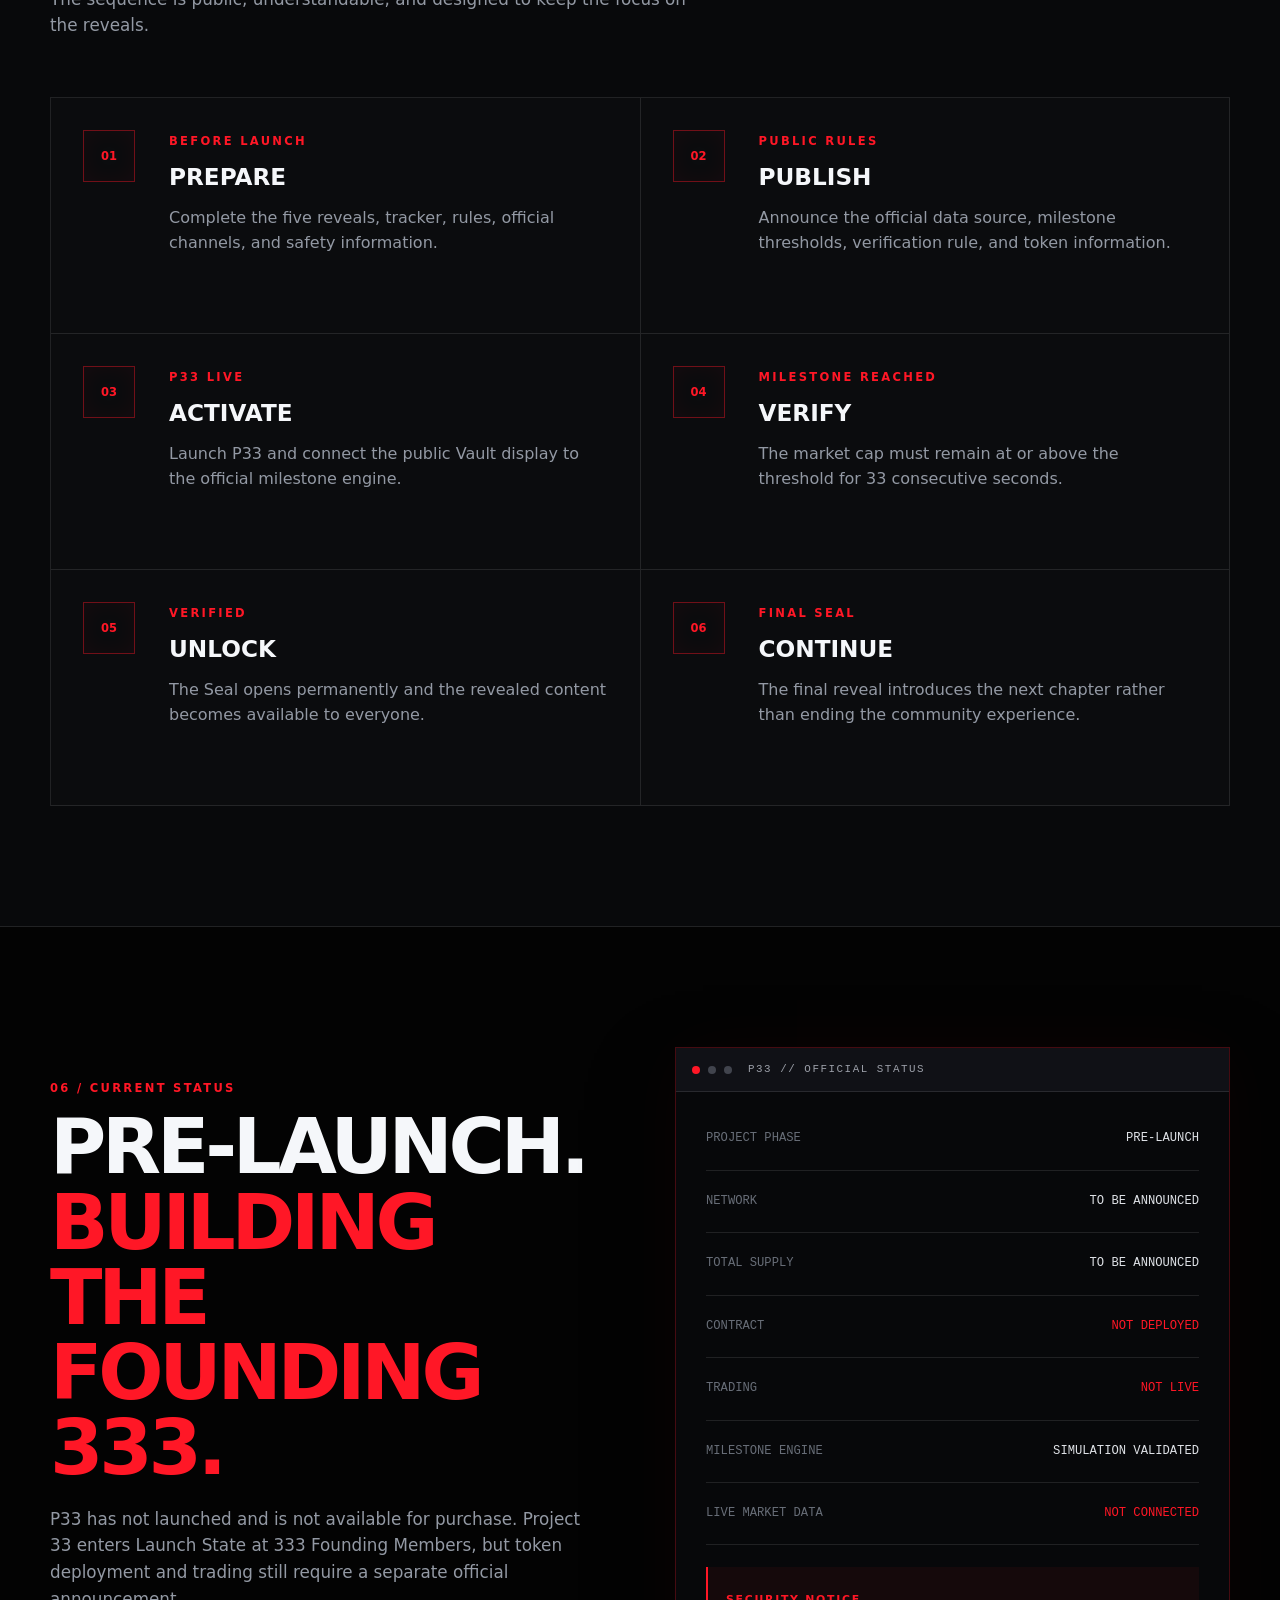
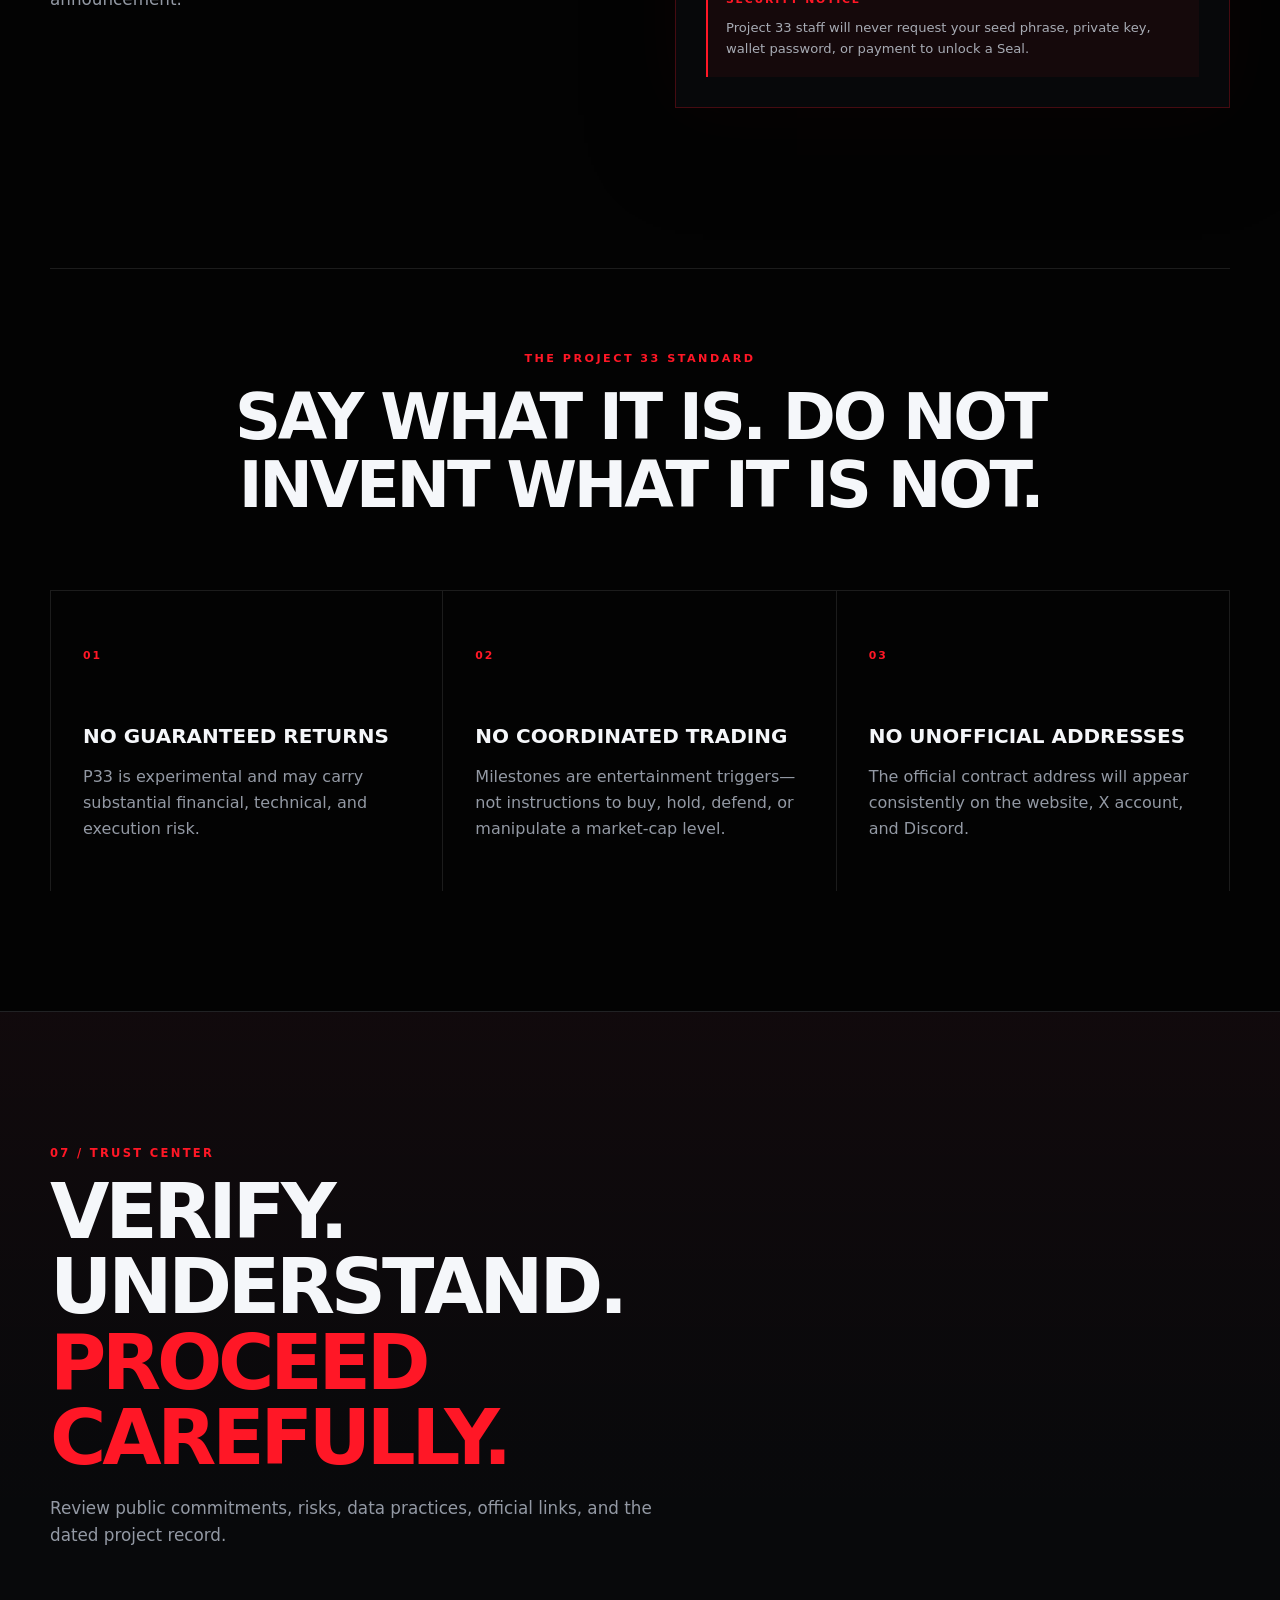
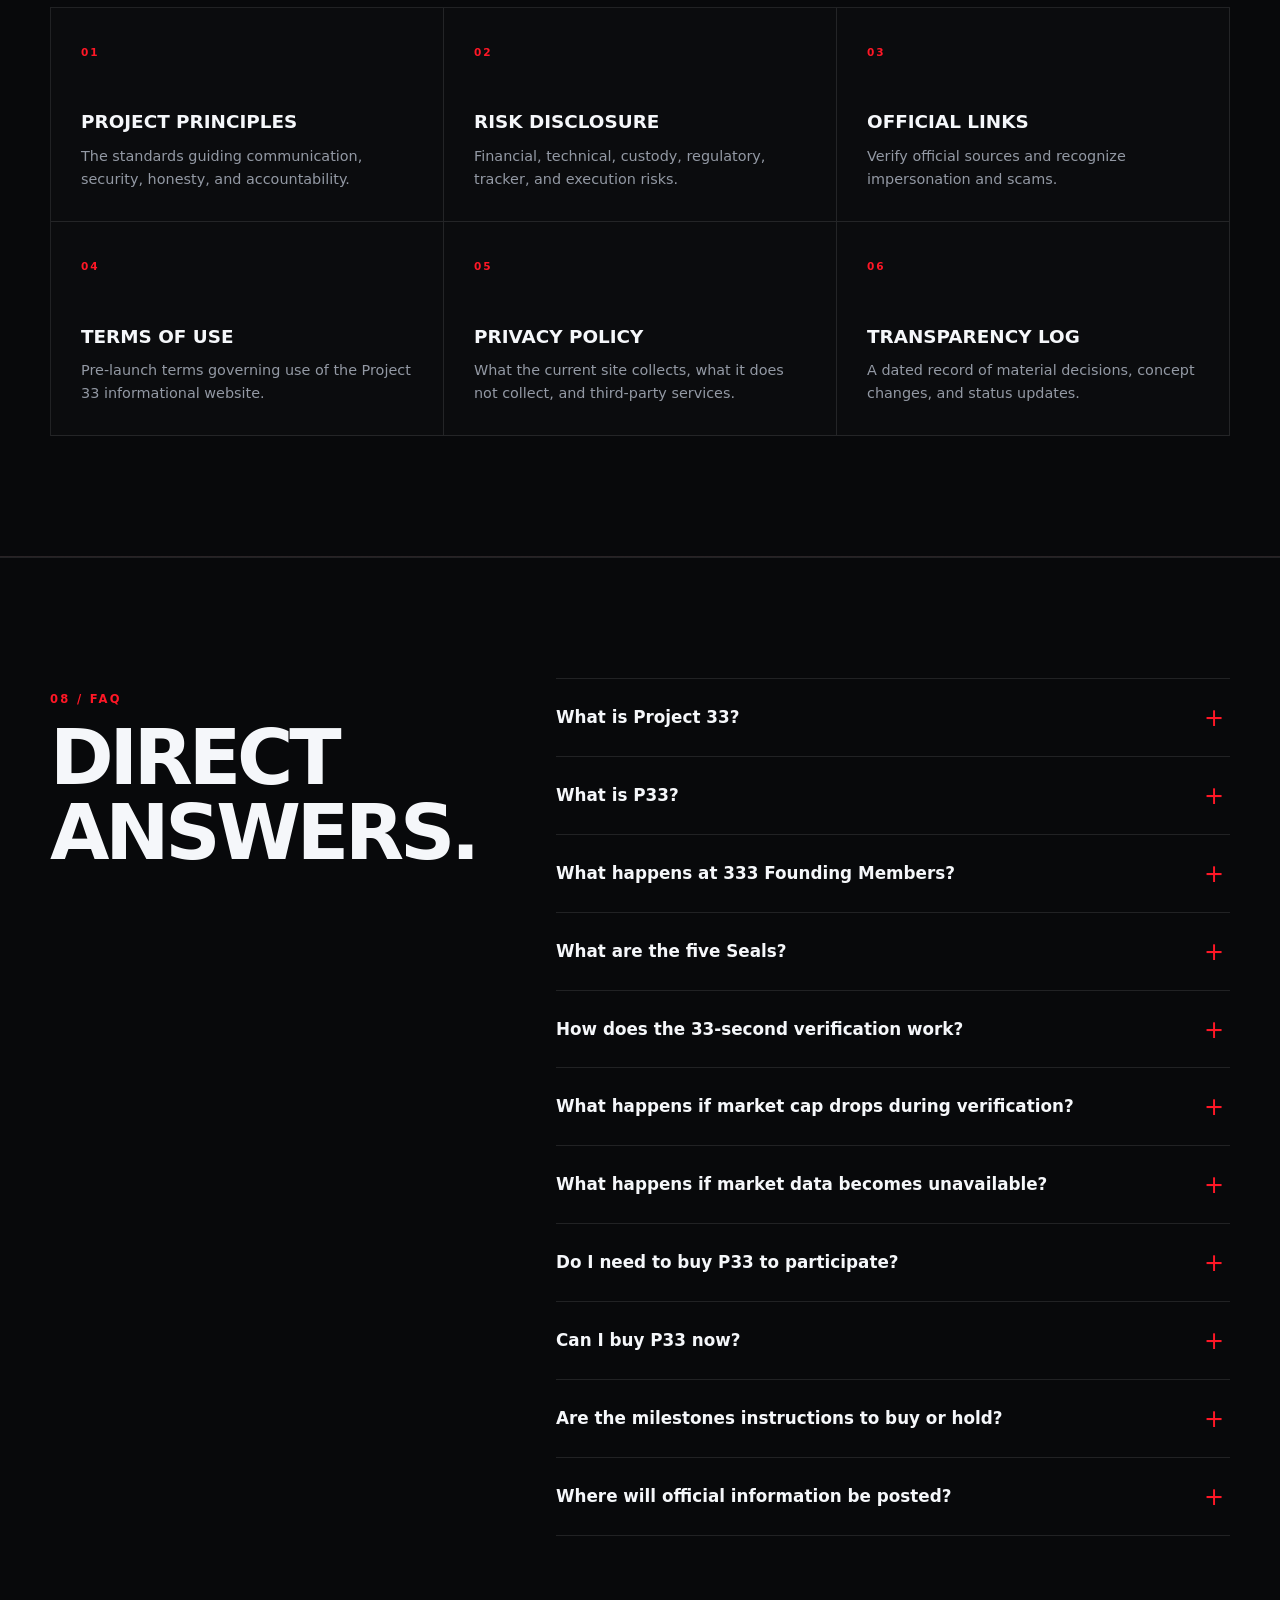
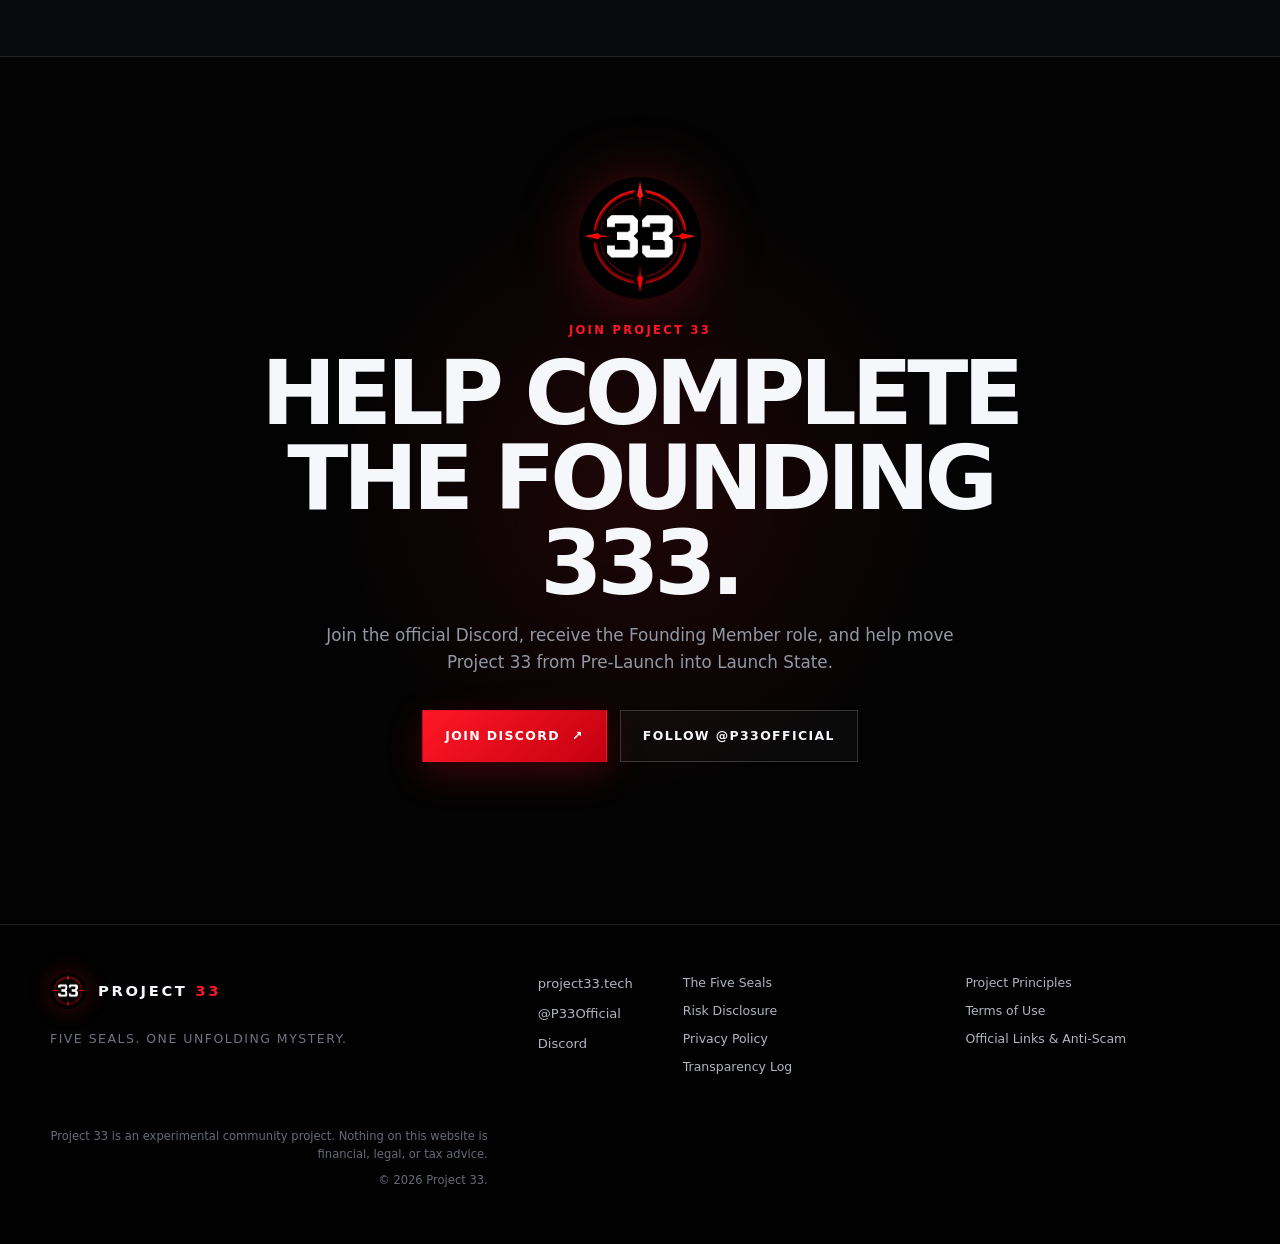
==== commit b2c82ae3: "Add files via upload" ====
--- a/index.html
+++ b/index.html
@@ -289,7 +289,7 @@
 </div>
 </footer>
 <div aria-live="polite" class="toast" id="toast" role="status"></div>
-<script src="config.js"></script>
+<script src="config.js?v=20260719-2"></script>
 <script src="script.js?v=20260719-4"></script>
 </body>
 </html>
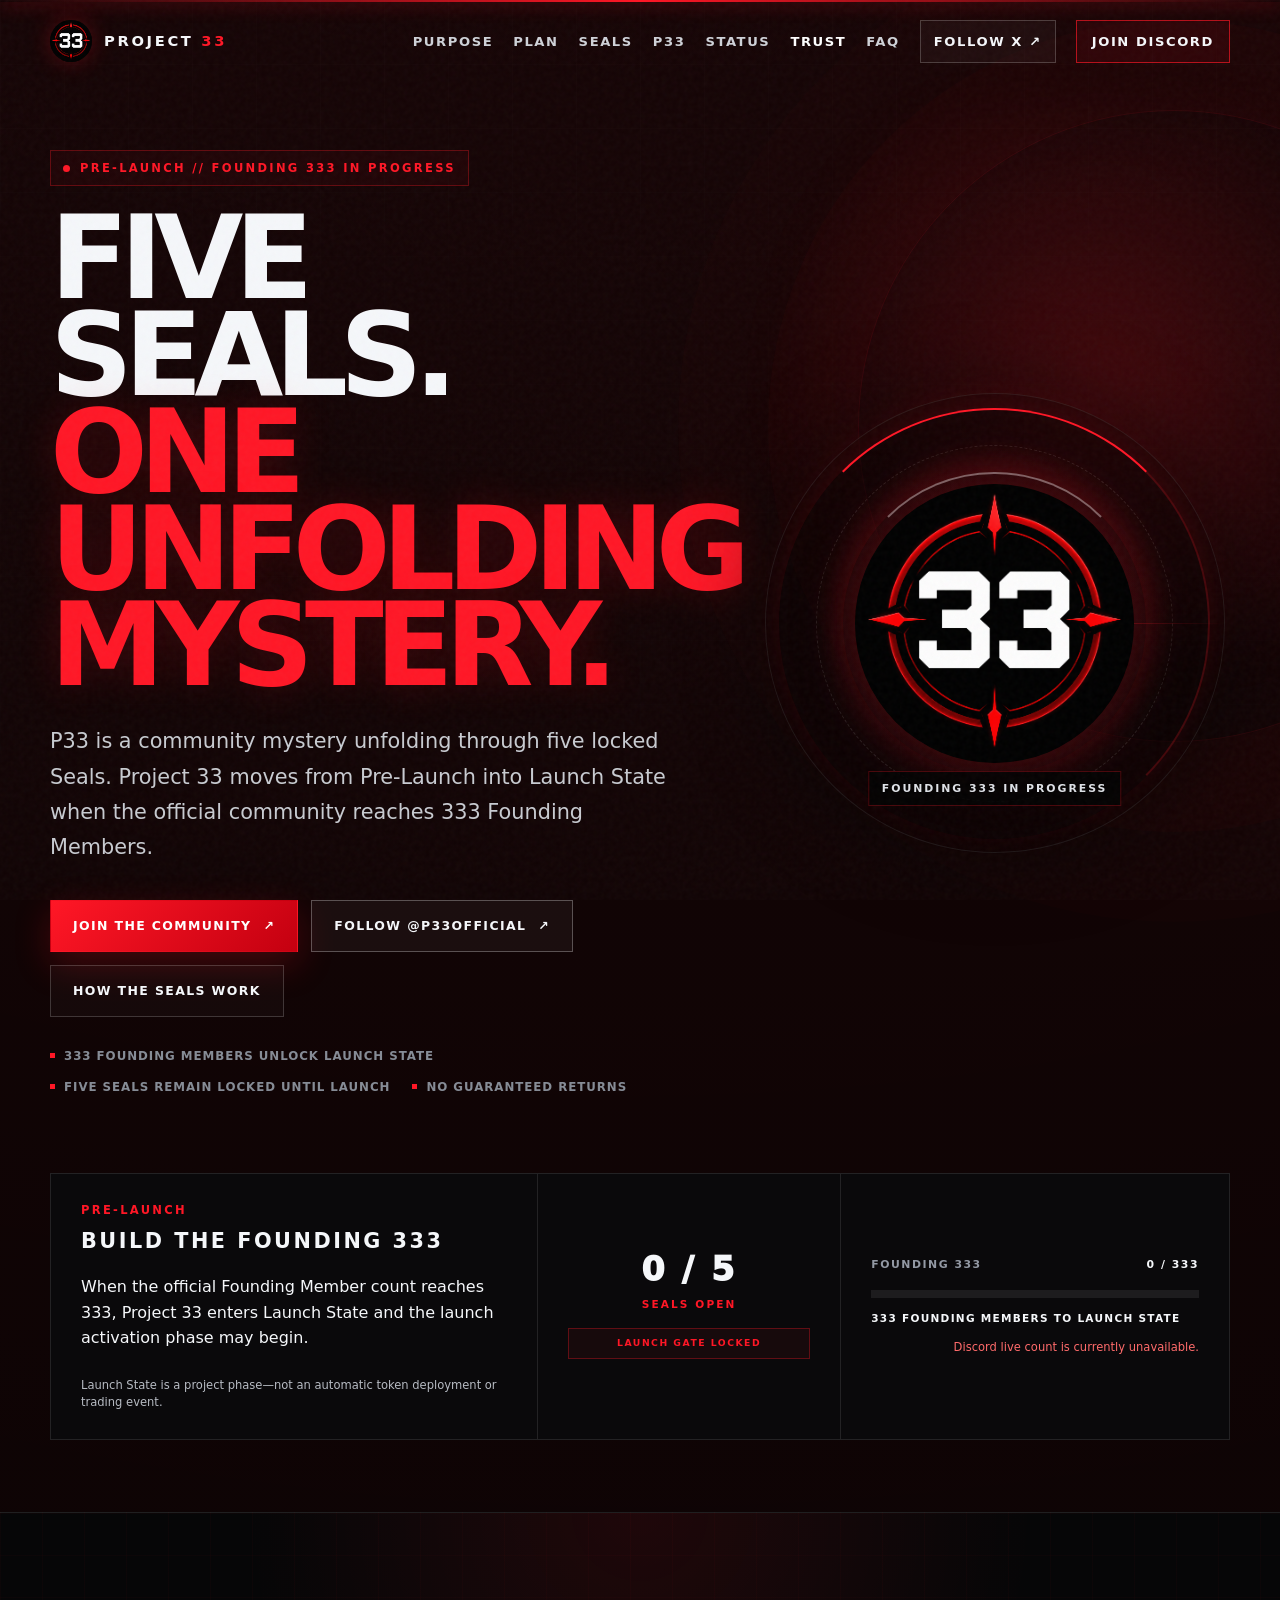
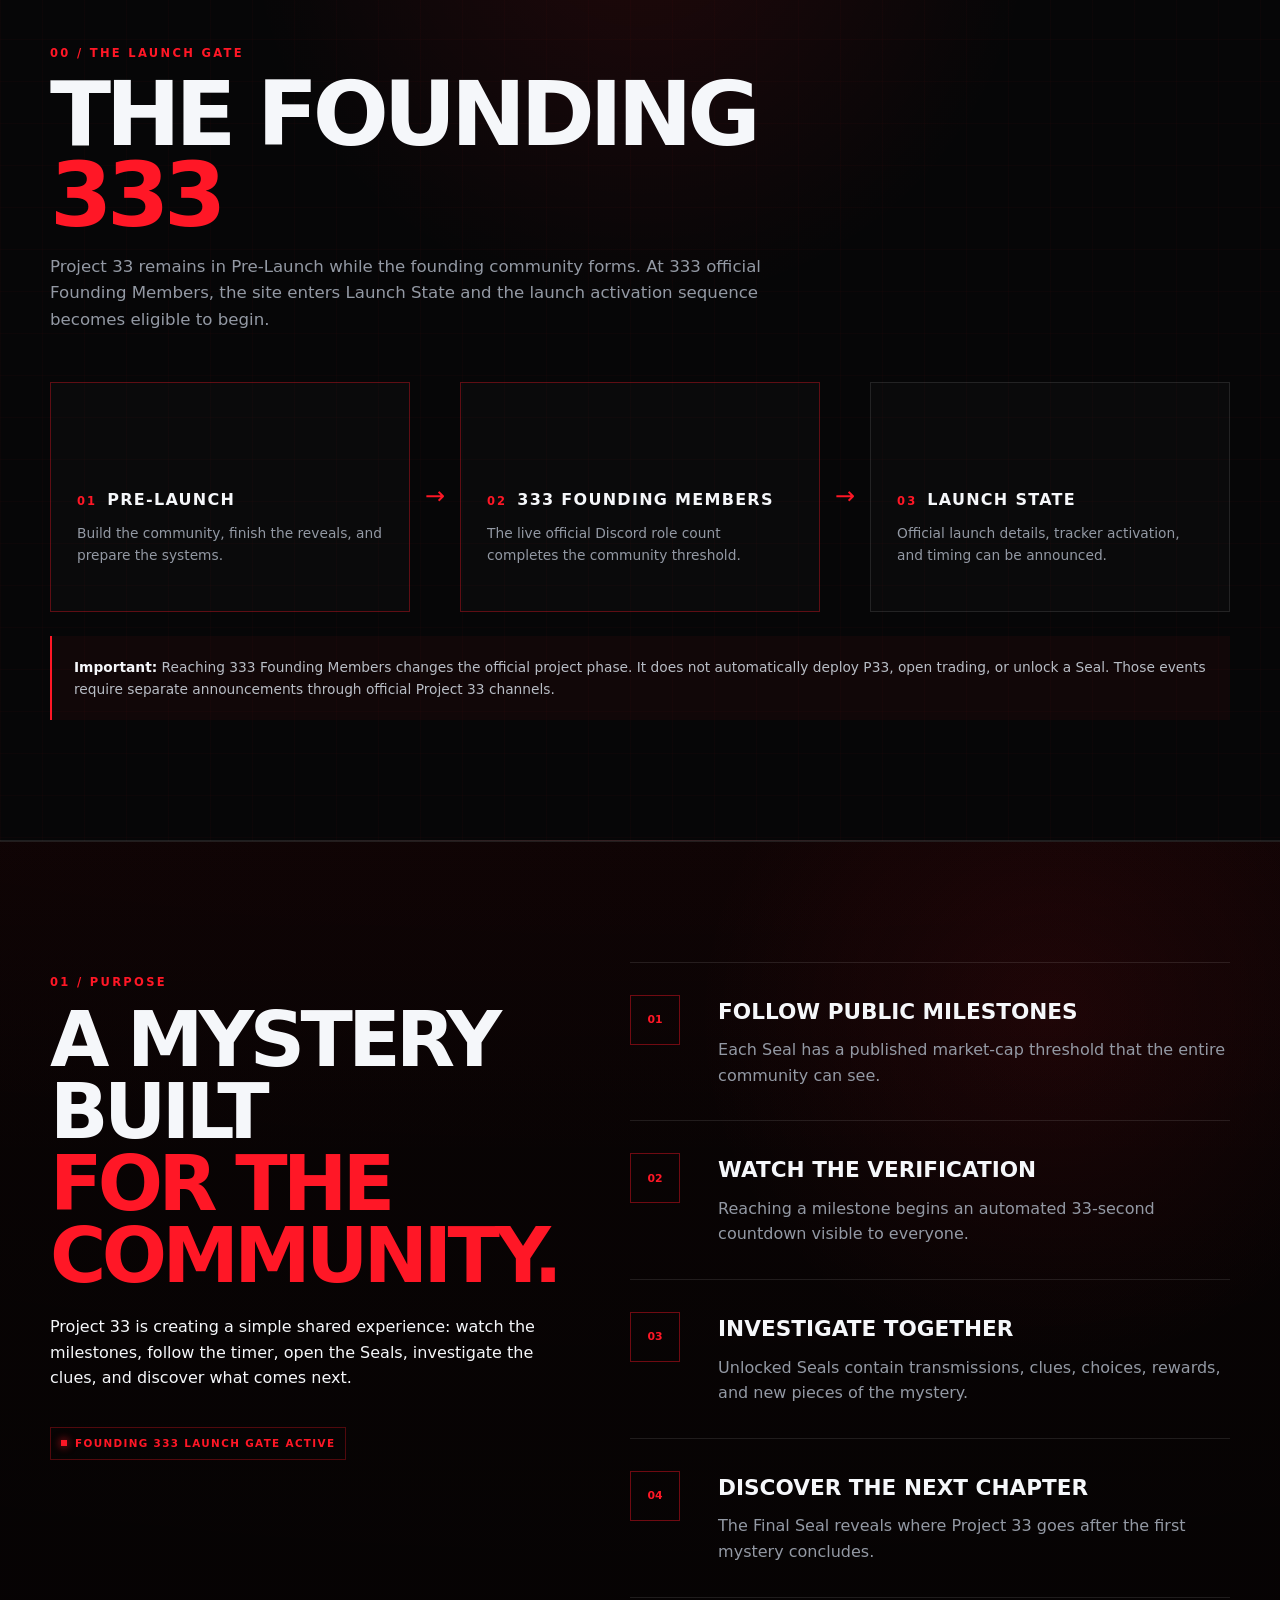
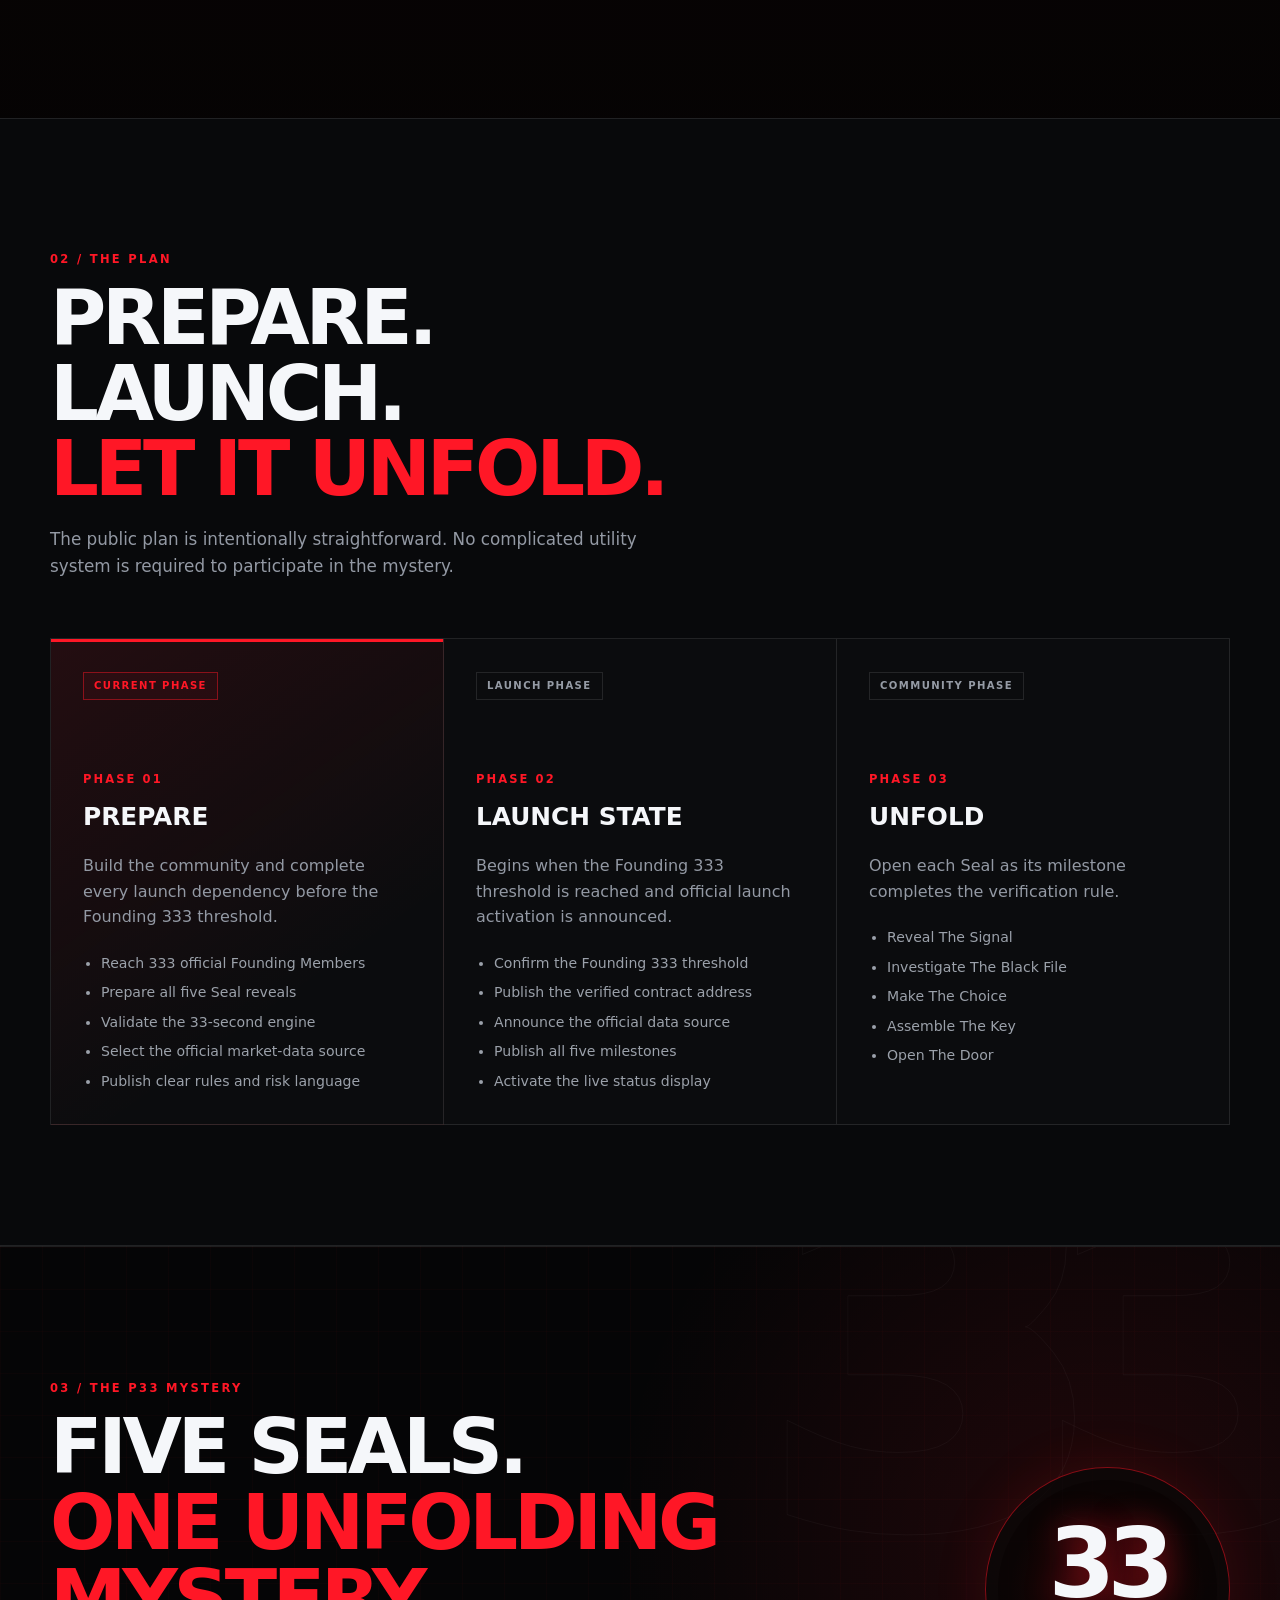
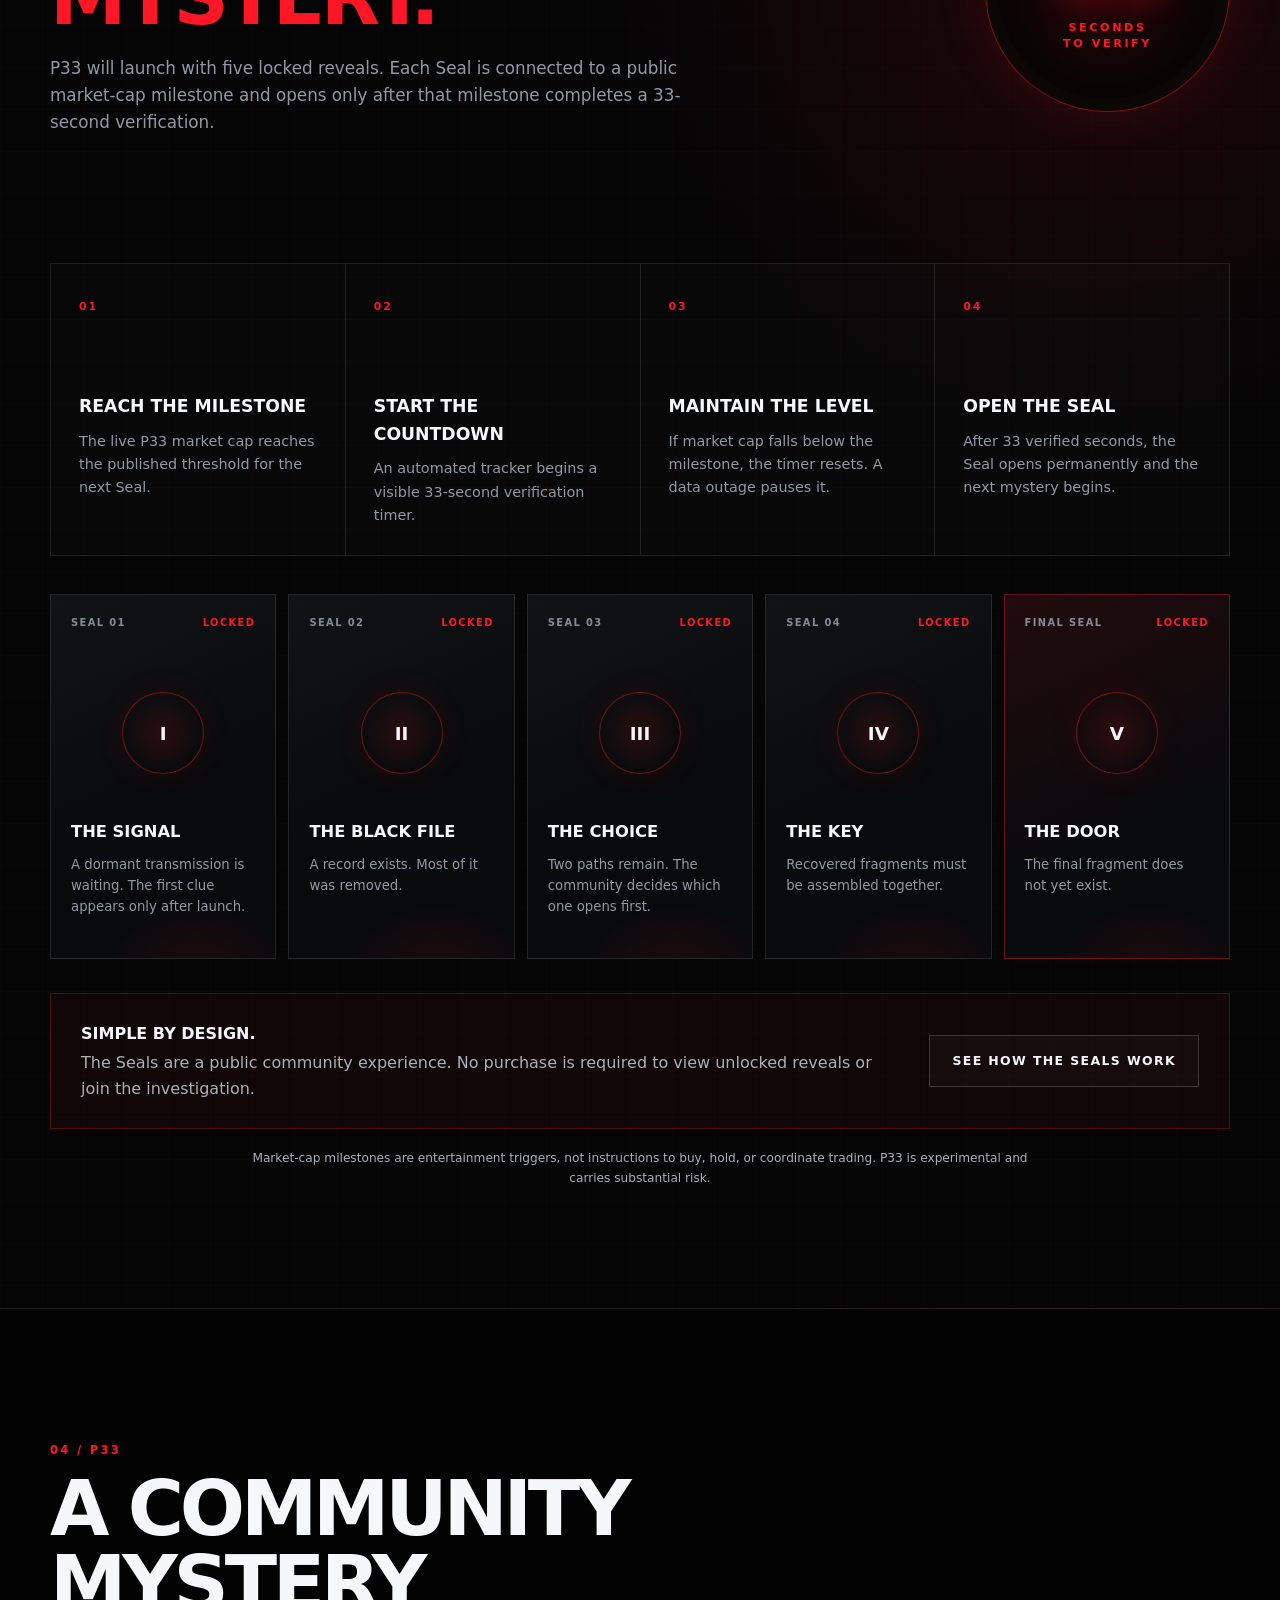
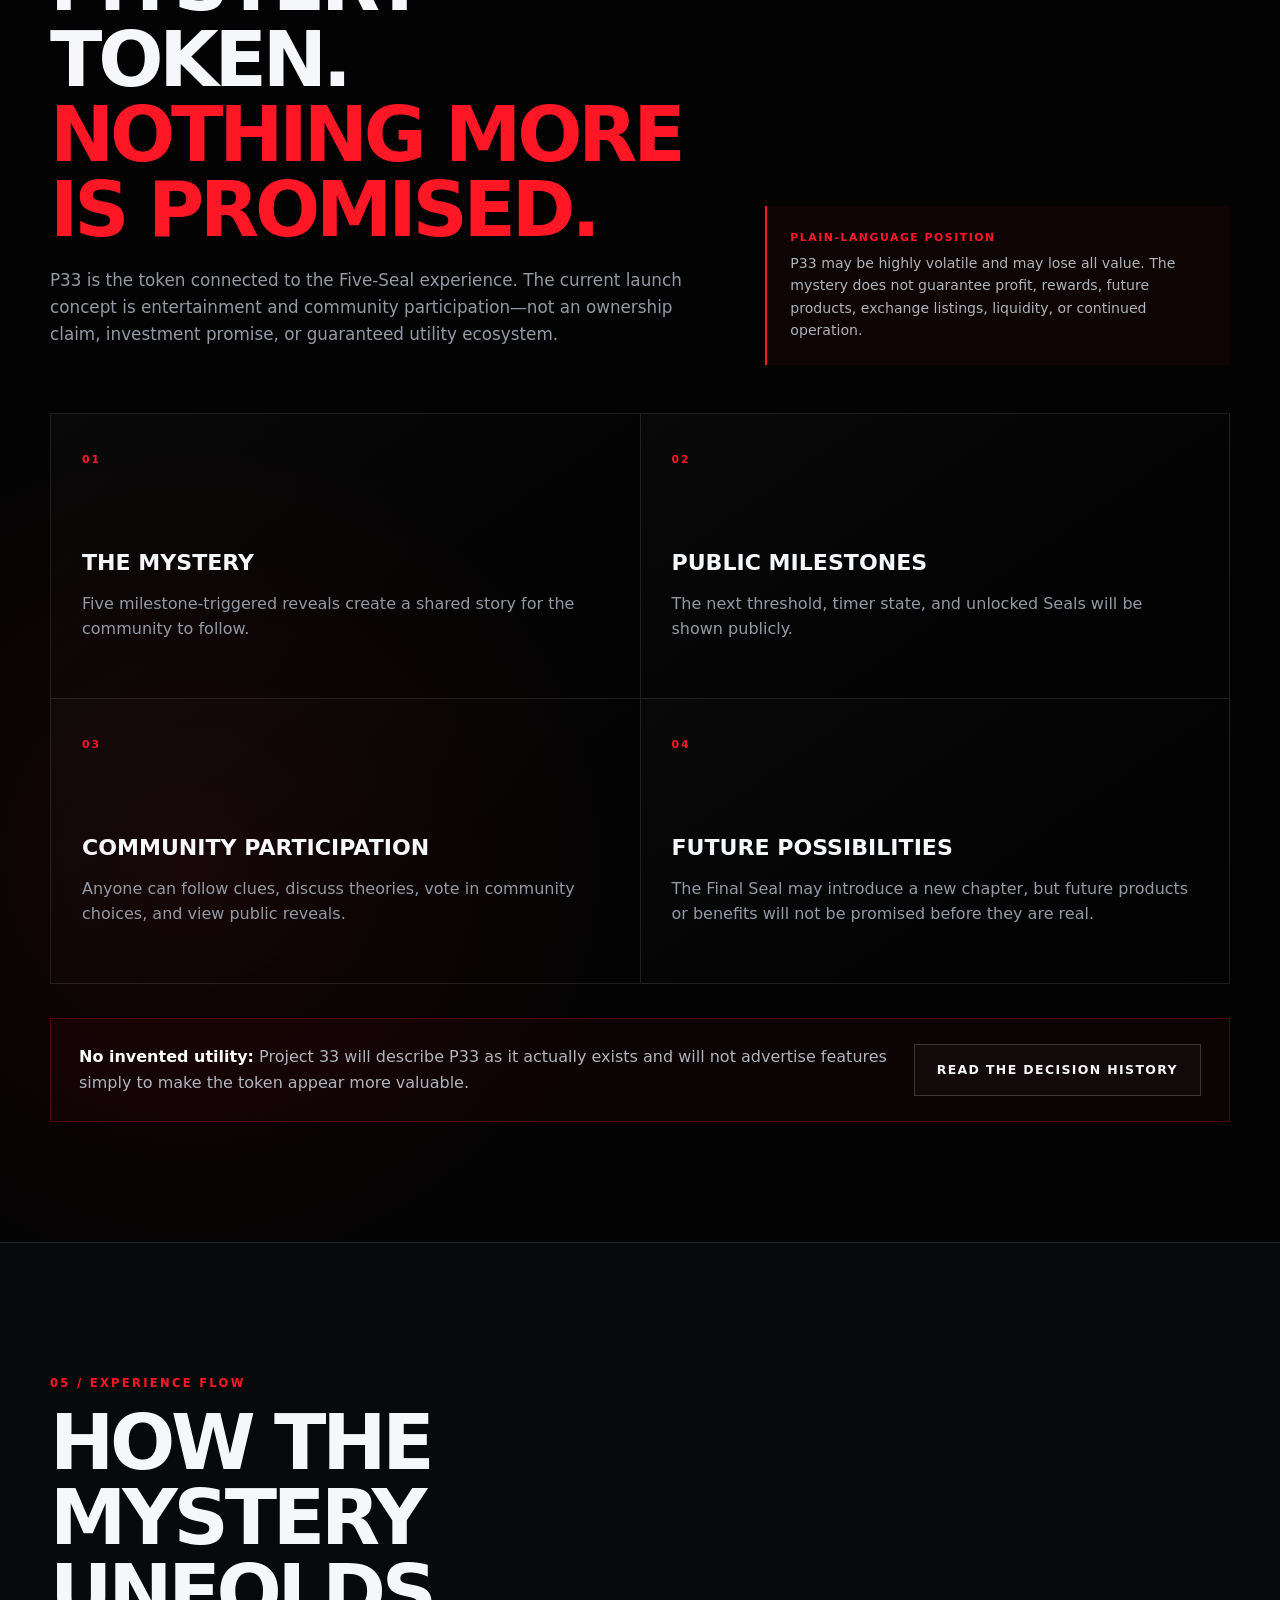
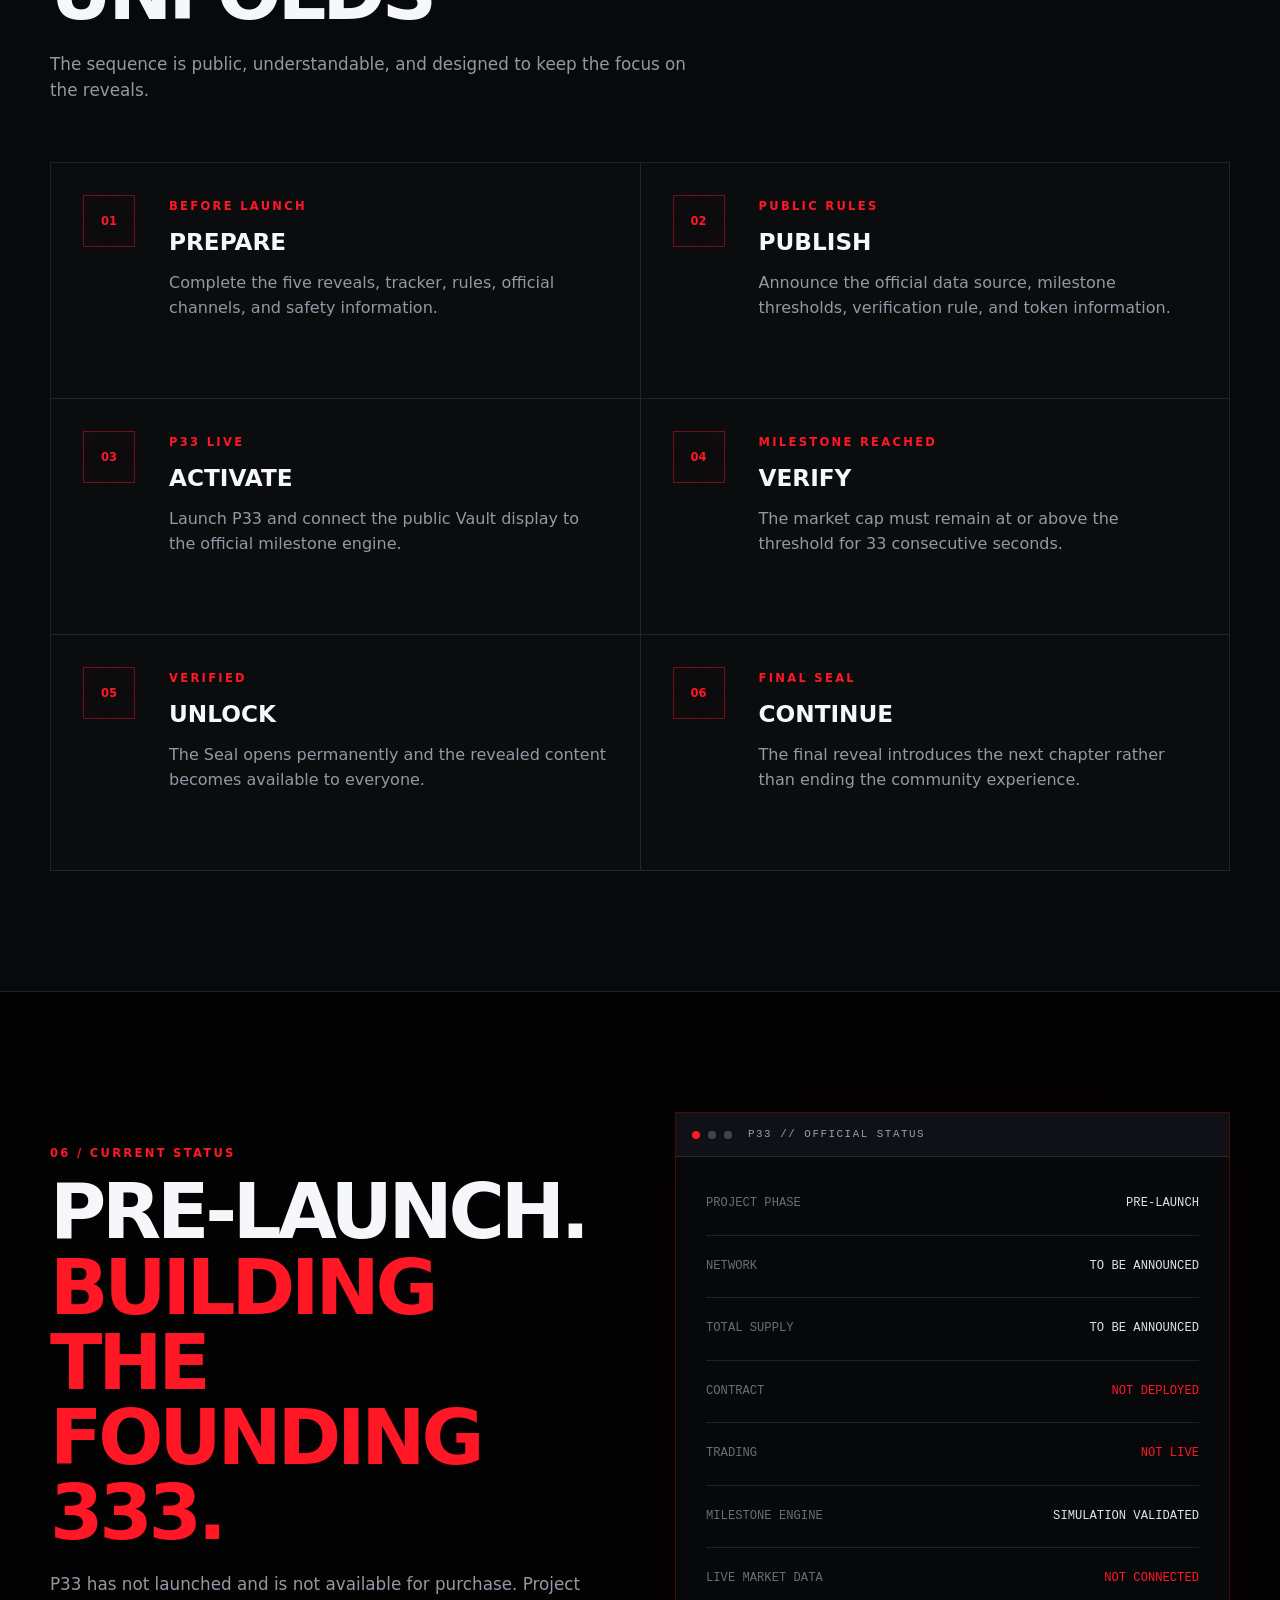
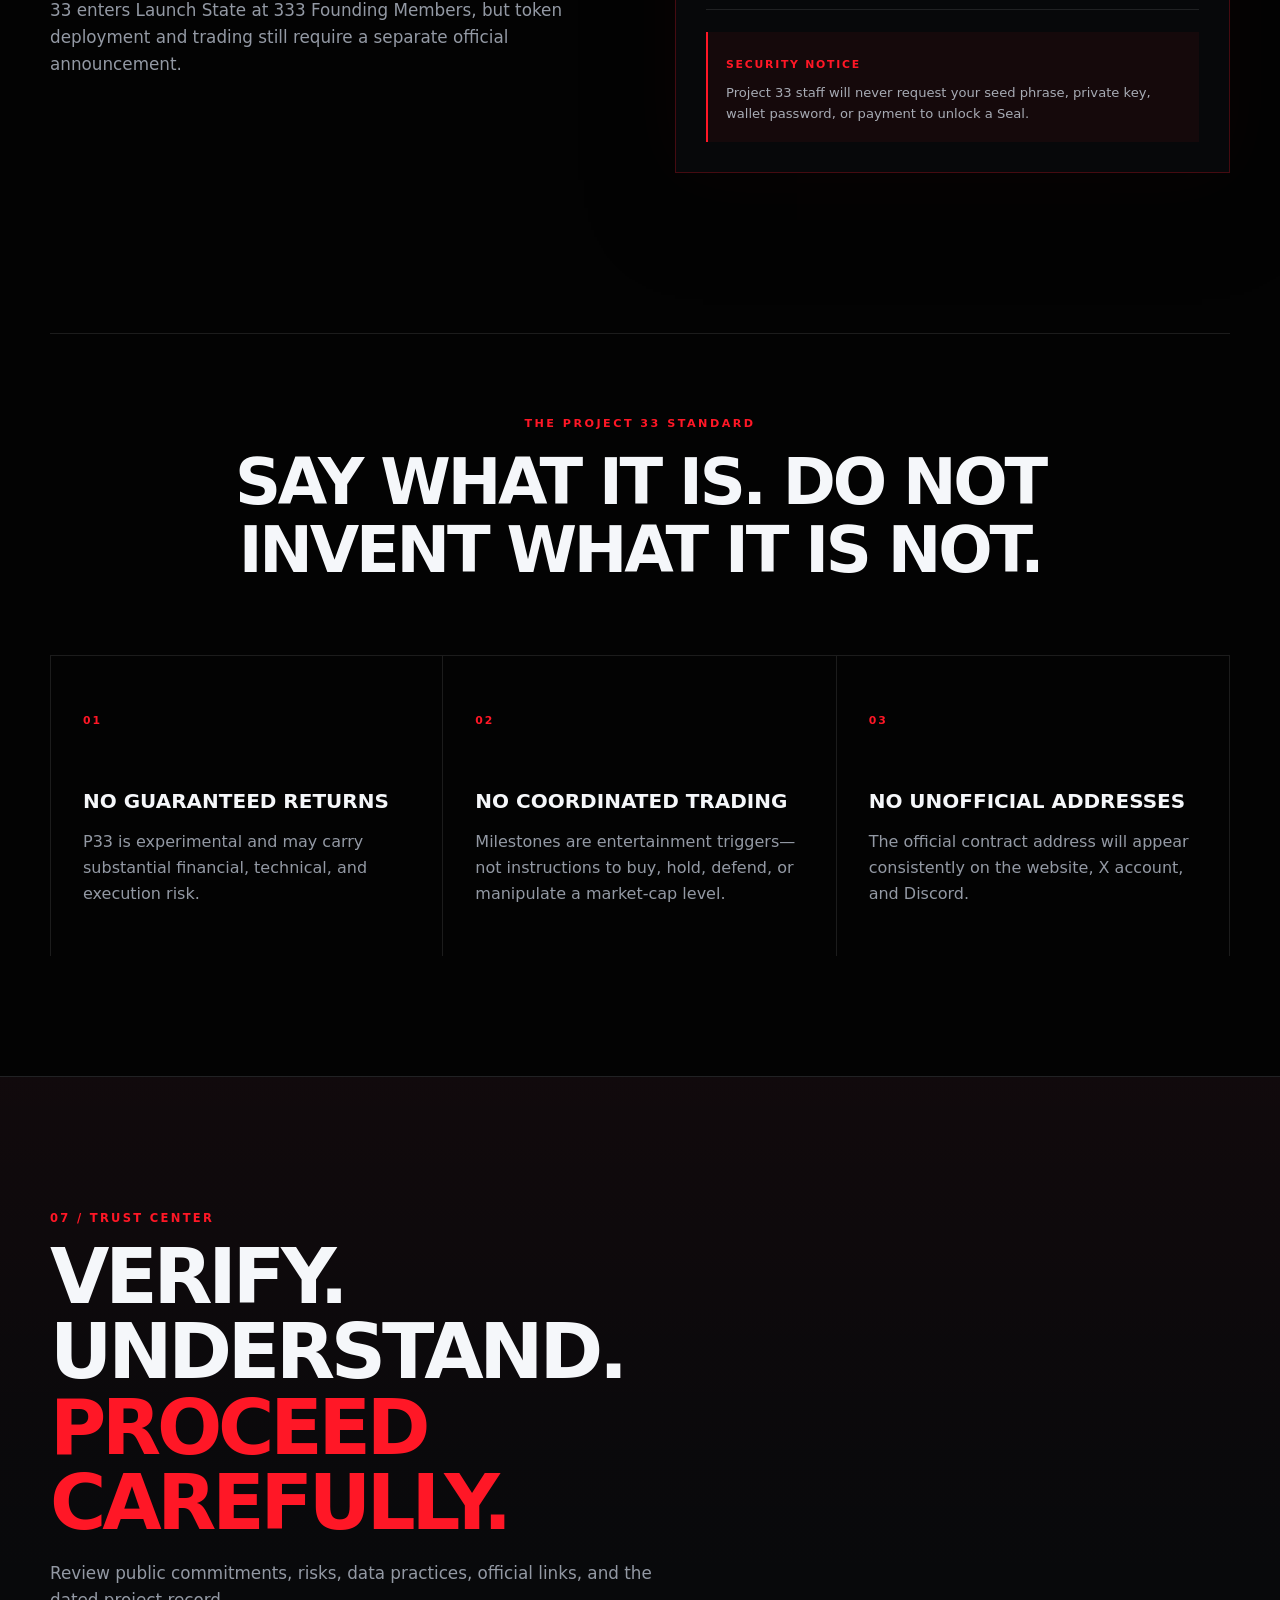
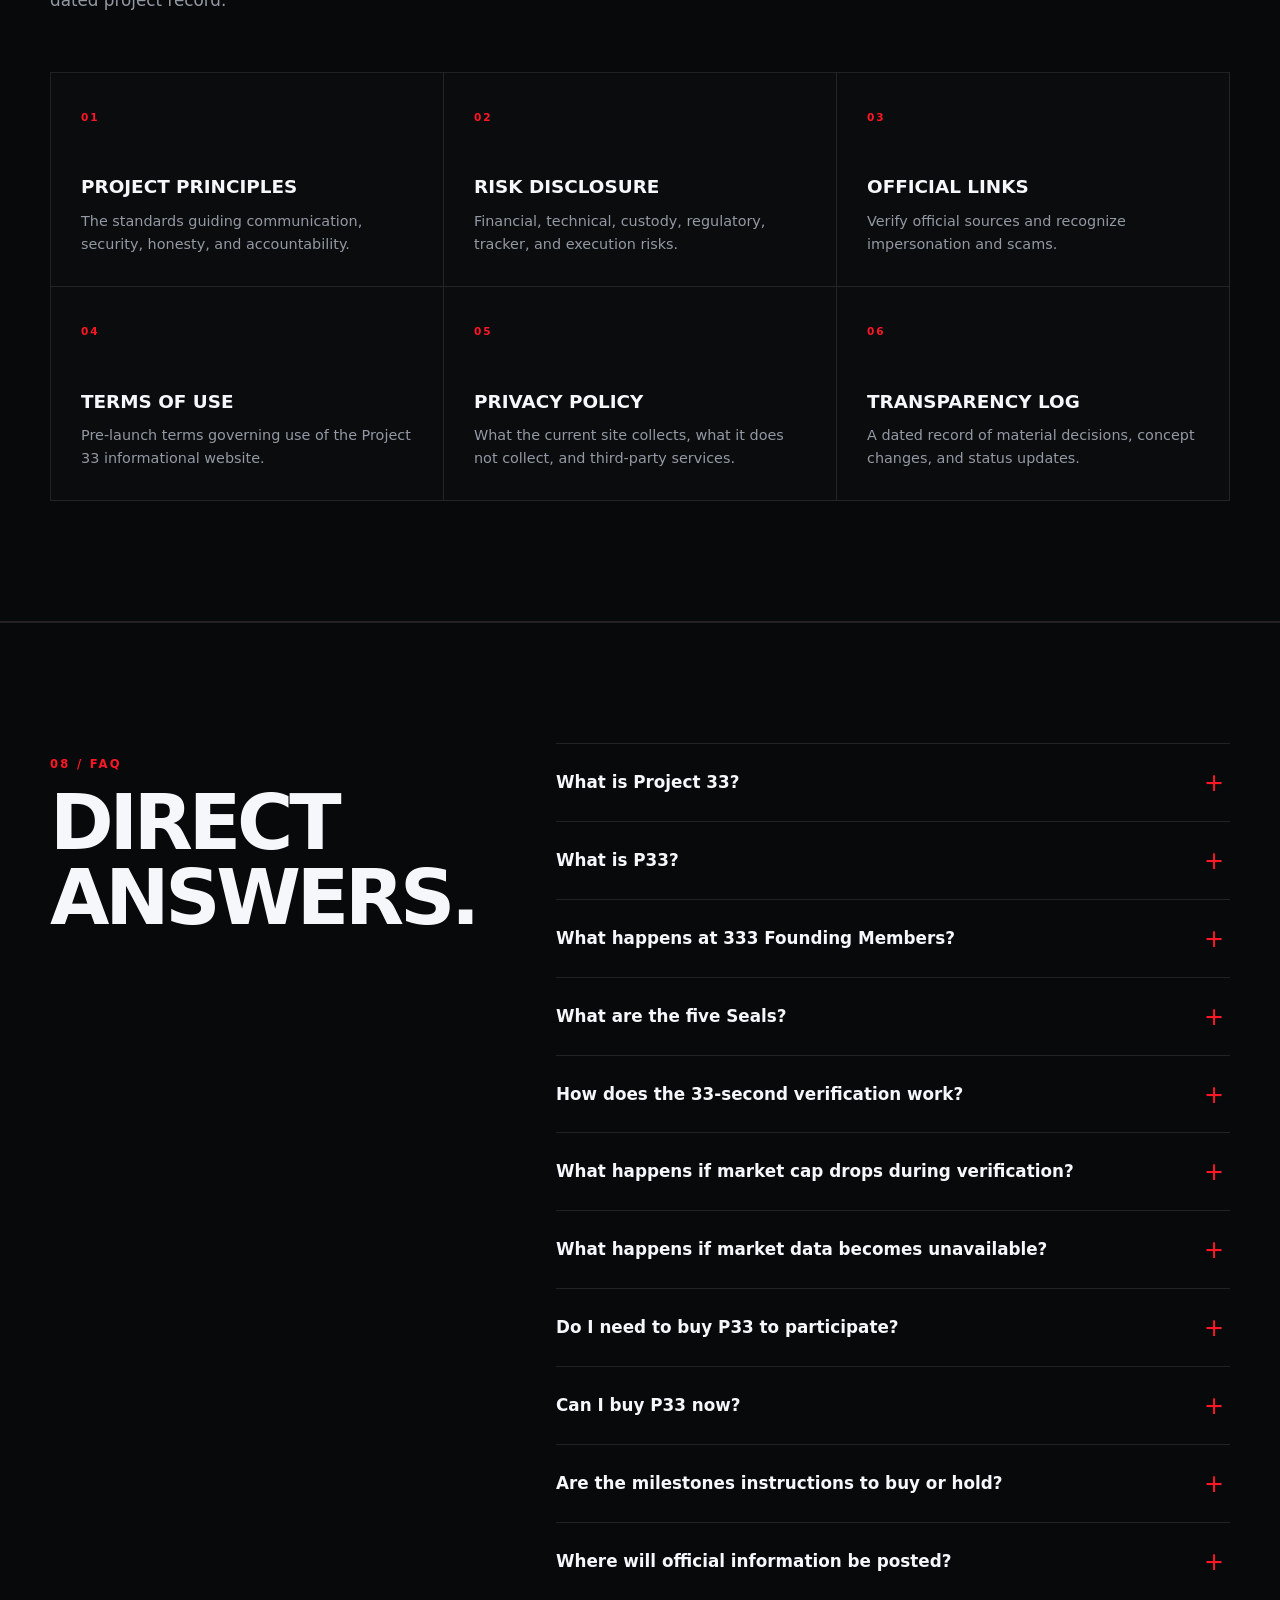
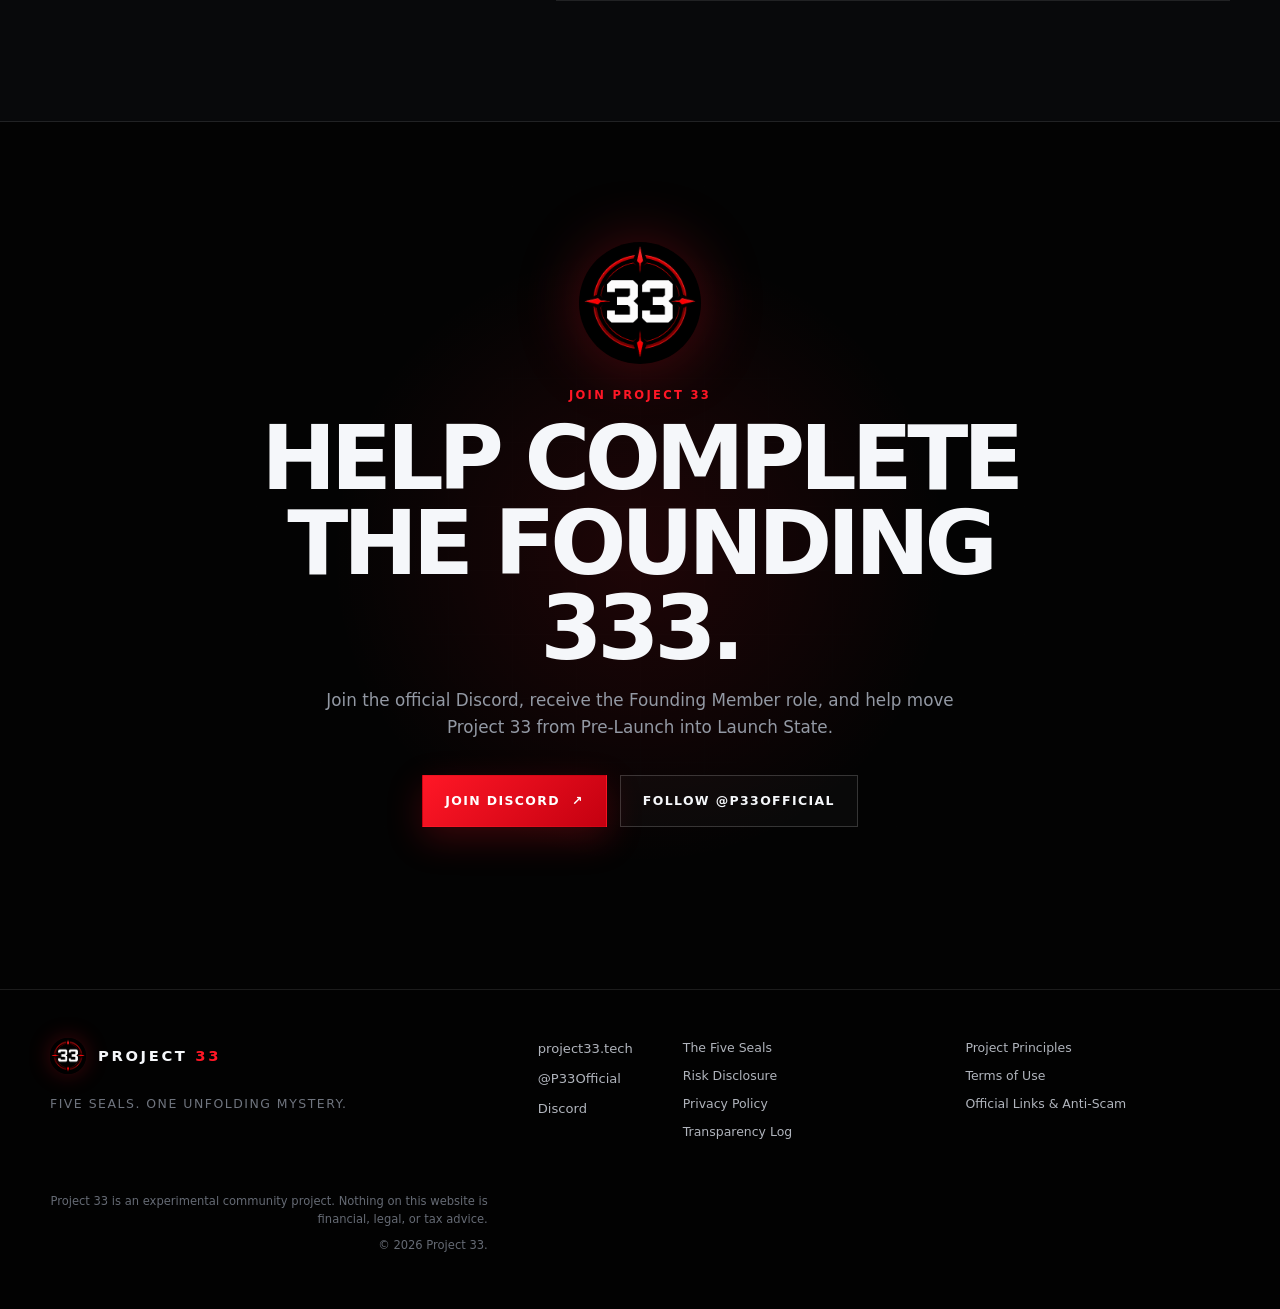
==== commit 470139a0: "Add files via upload" ====
--- a/index.html
+++ b/index.html
@@ -54,6 +54,7 @@
 <a href="#token">Status</a>
 <a class="trust-nav" href="#trust">Trust</a>
 <a href="#faq">FAQ</a>
+<a class="nav-social" data-x-link="" href="https://x.com/P33Official">Follow X <span aria-hidden="true">↗</span></a>
 <a class="nav-cta" data-discord-link="" href="#community">Join Discord</a>
 </nav>
 </div>
@@ -69,6 +70,7 @@
 <p class="hero-intro">P33 is a community mystery unfolding through five locked Seals. Project 33 moves from Pre-Launch into Launch State when the official community reaches 333 Founding Members.</p>
 <div class="hero-actions">
 <a class="button button-primary" data-discord-link="" href="#community">Join the community <span aria-hidden="true">↗</span></a>
+<a class="button button-secondary button-x" data-x-link="" href="https://x.com/P33Official">Follow @P33Official <span aria-hidden="true">↗</span></a>
 <a class="button button-secondary" href="seals.html">How the Seals work</a>
 </div>
 <div aria-label="Project principles" class="trust-row">
--- a/styles.css
+++ b/styles.css
@@ -161,7 +161,7 @@
 .site-nav {
   display: flex;
   align-items: center;
-  gap: 28px;
+  gap: 20px;
 }
 
 .site-nav a {
@@ -176,6 +176,18 @@
 
 .site-nav a:hover {
   color: var(--white);
+}
+
+.site-nav .nav-social {
+  border: 1px solid rgba(255,255,255,.20);
+  padding: 10px 13px;
+  color: var(--white);
+  background: rgba(255,255,255,.035);
+}
+
+.site-nav .nav-social:hover {
+  border-color: rgba(255,255,255,.48);
+  background: rgba(255,255,255,.075);
 }
 
 .site-nav .nav-cta {
@@ -363,6 +375,16 @@
 .button-secondary:hover {
   border-color: rgba(255,255,255,.42);
   background: rgba(255,255,255,.06);
+}
+
+.button-x {
+  border-color: rgba(255,255,255,.28);
+  background: rgba(255,255,255,.045);
+}
+
+.button-x:hover {
+  border-color: rgba(255,255,255,.60);
+  background: rgba(255,255,255,.10);
 }
 
 .trust-row {
@@ -1177,6 +1199,11 @@
     border-bottom: 0;
   }
 
+  .site-nav .nav-social {
+    margin-top: 8px;
+    text-align: center;
+  }
+
   .site-nav .nav-cta {
     margin-top: 8px;
     text-align: center;
--- a/trust.css
+++ b/trust.css
@@ -114,6 +114,19 @@
 .trust-page-links a:hover,
 .trust-page-links a[aria-current="page"] {
   color: var(--red);
+}
+
+.trust-page-links .trust-x-link {
+  padding: 7px 10px;
+  border: 1px solid rgba(255,255,255,.20);
+  color: #fff;
+  background: rgba(255,255,255,.035);
+}
+
+.trust-page-links .trust-x-link:hover {
+  border-color: rgba(255,255,255,.48);
+  color: #fff;
+  background: rgba(255,255,255,.075);
 }
 
 .trust-hero {
